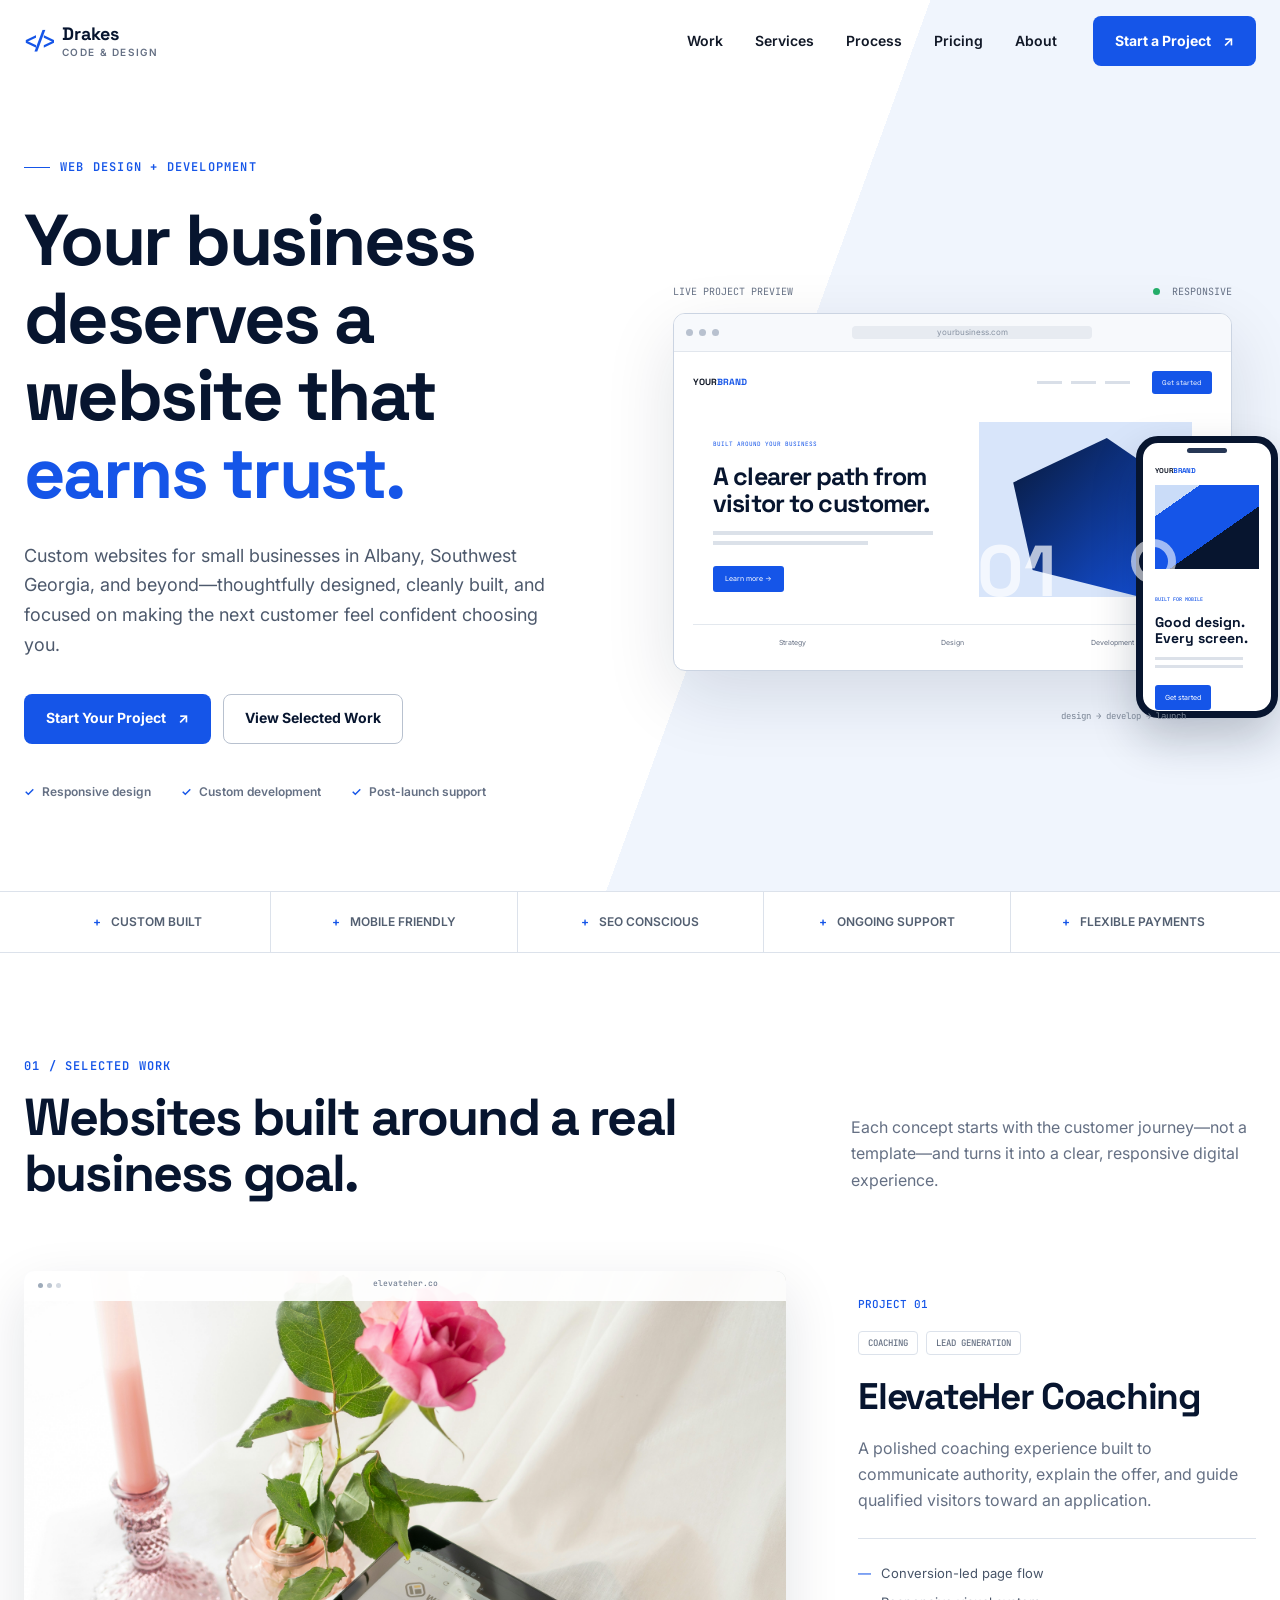
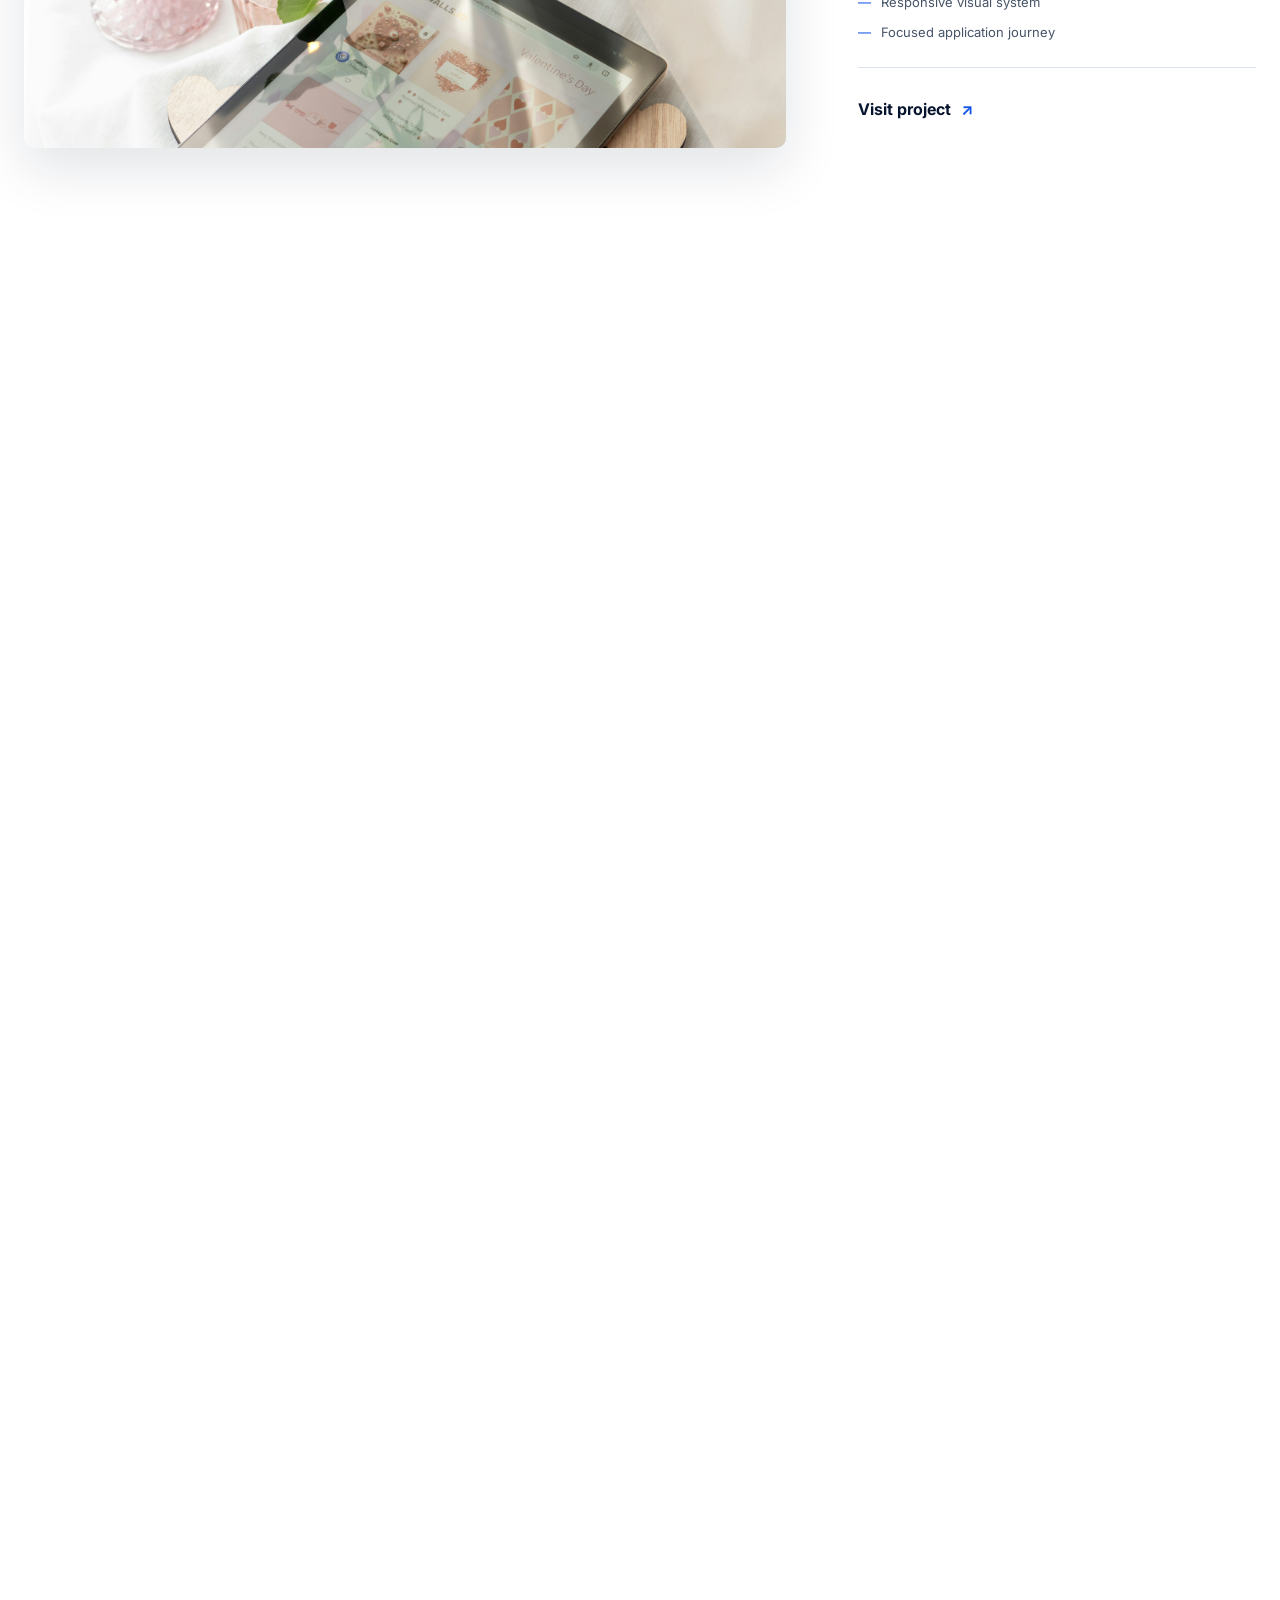
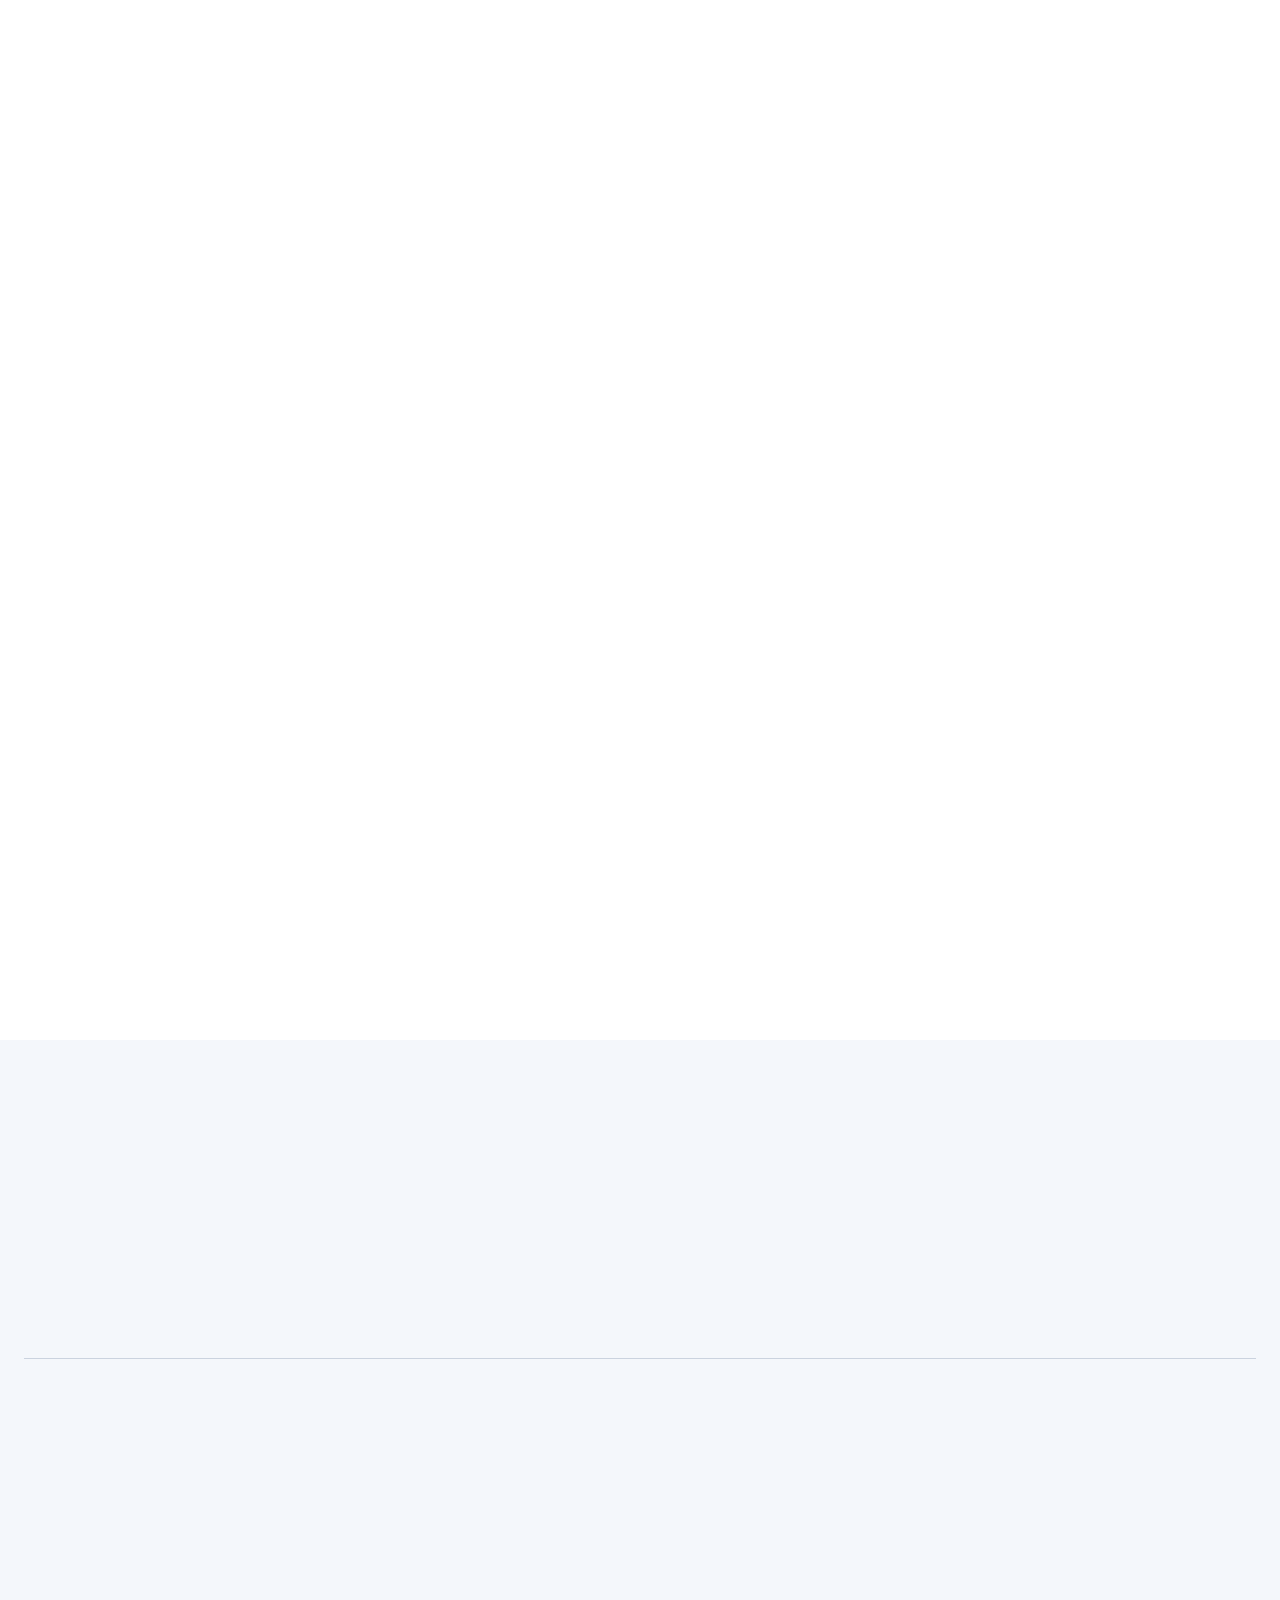
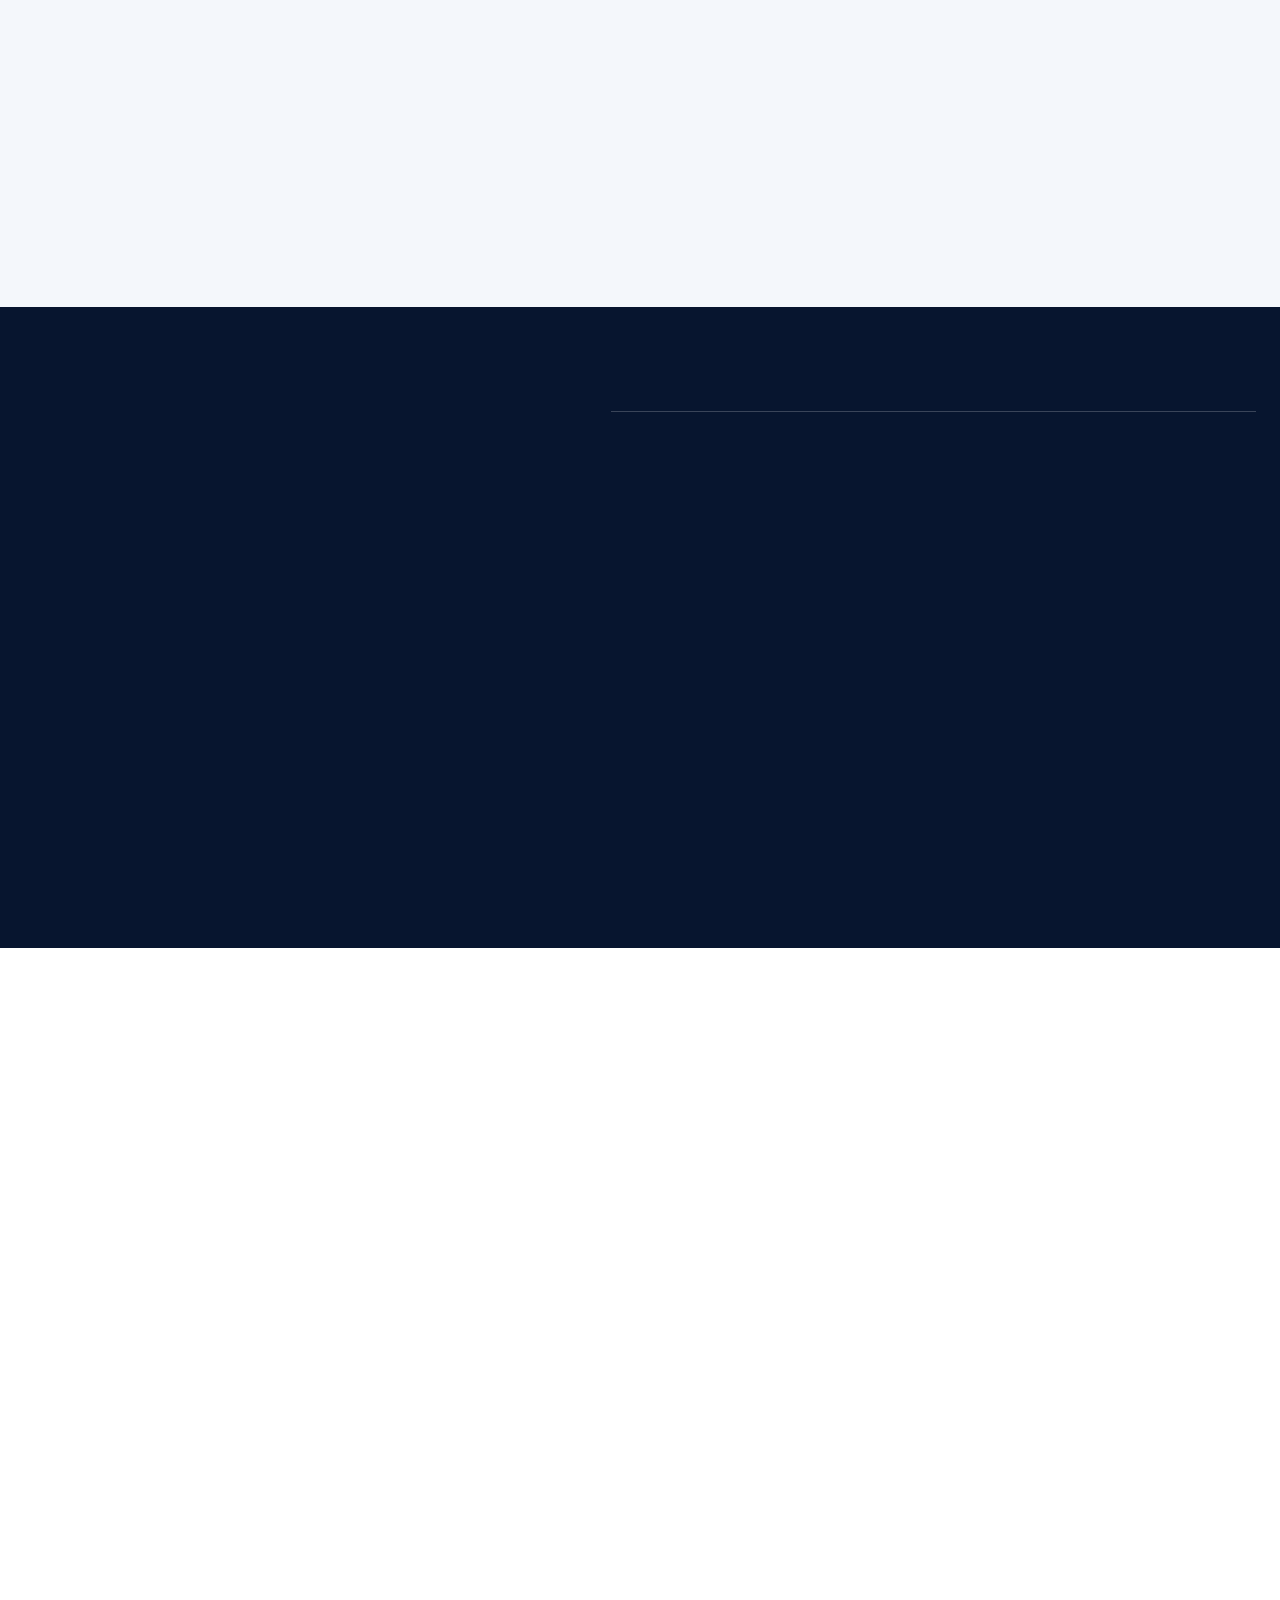
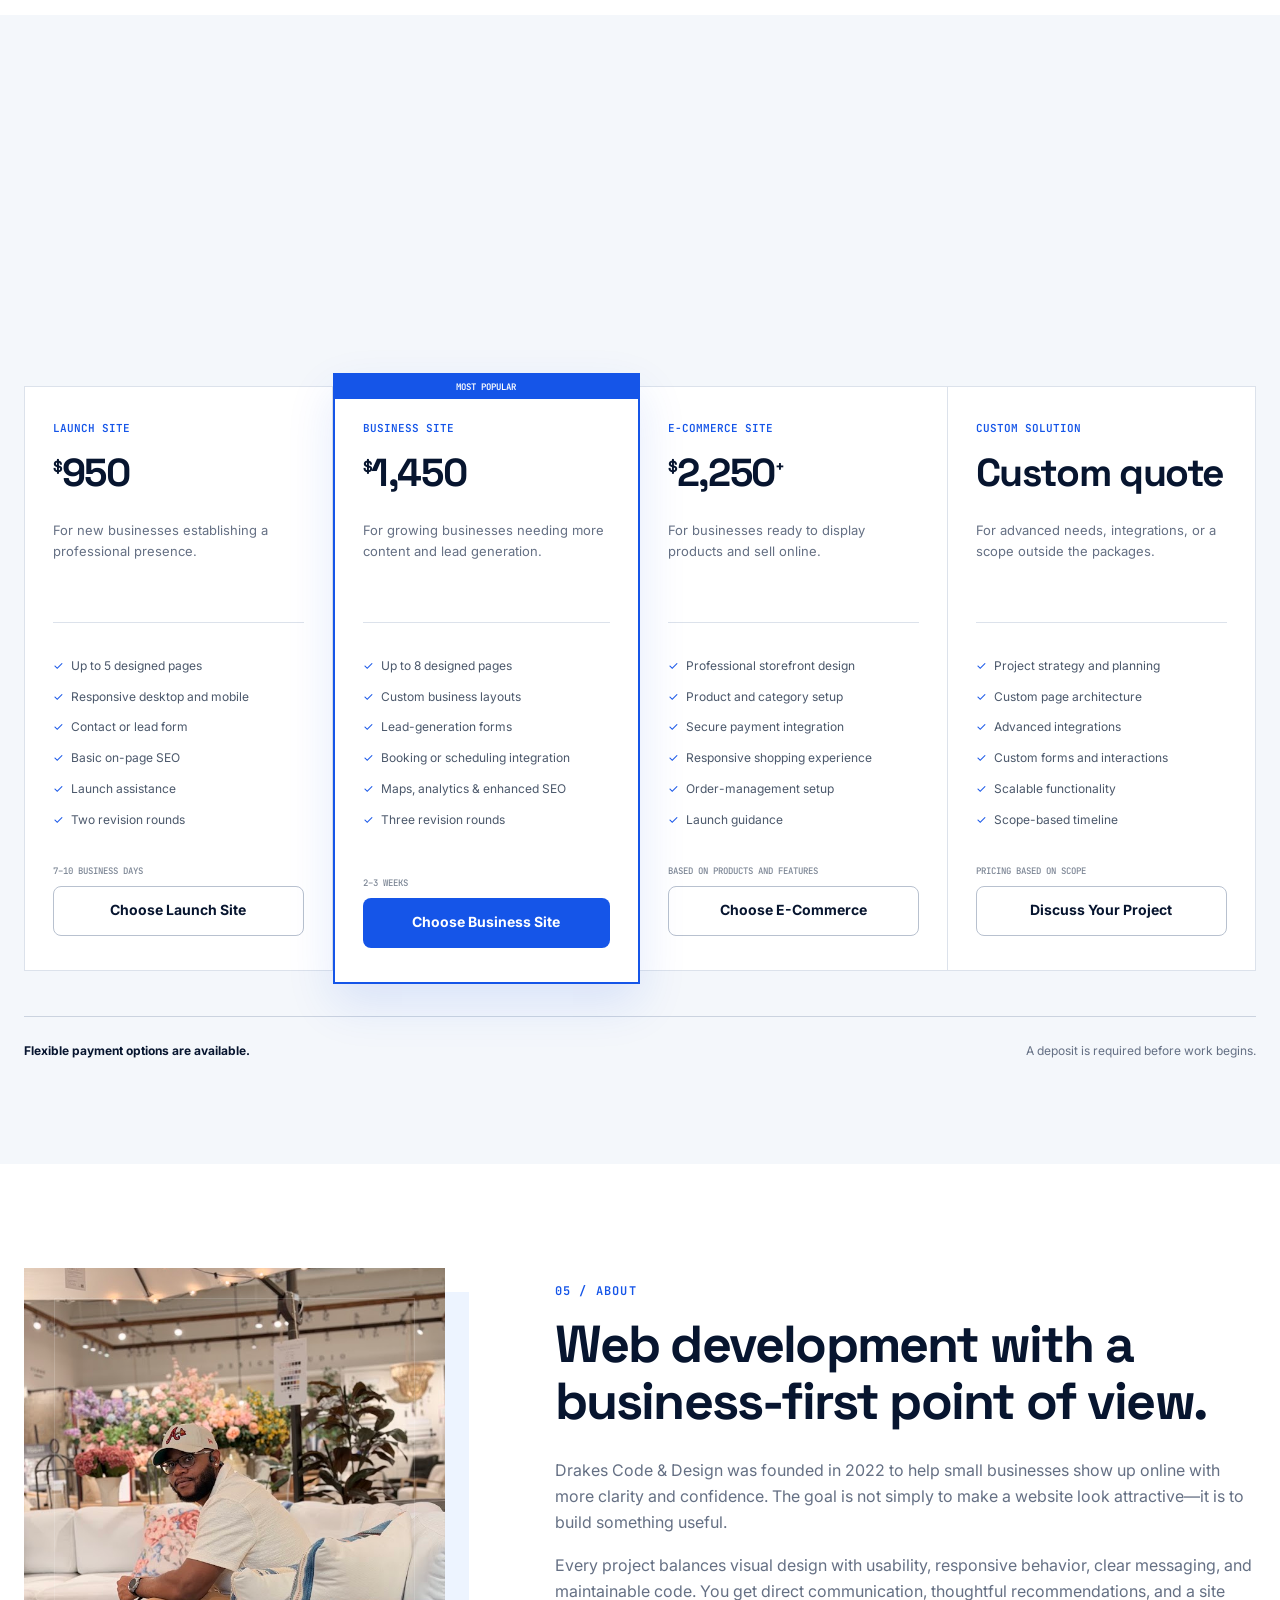
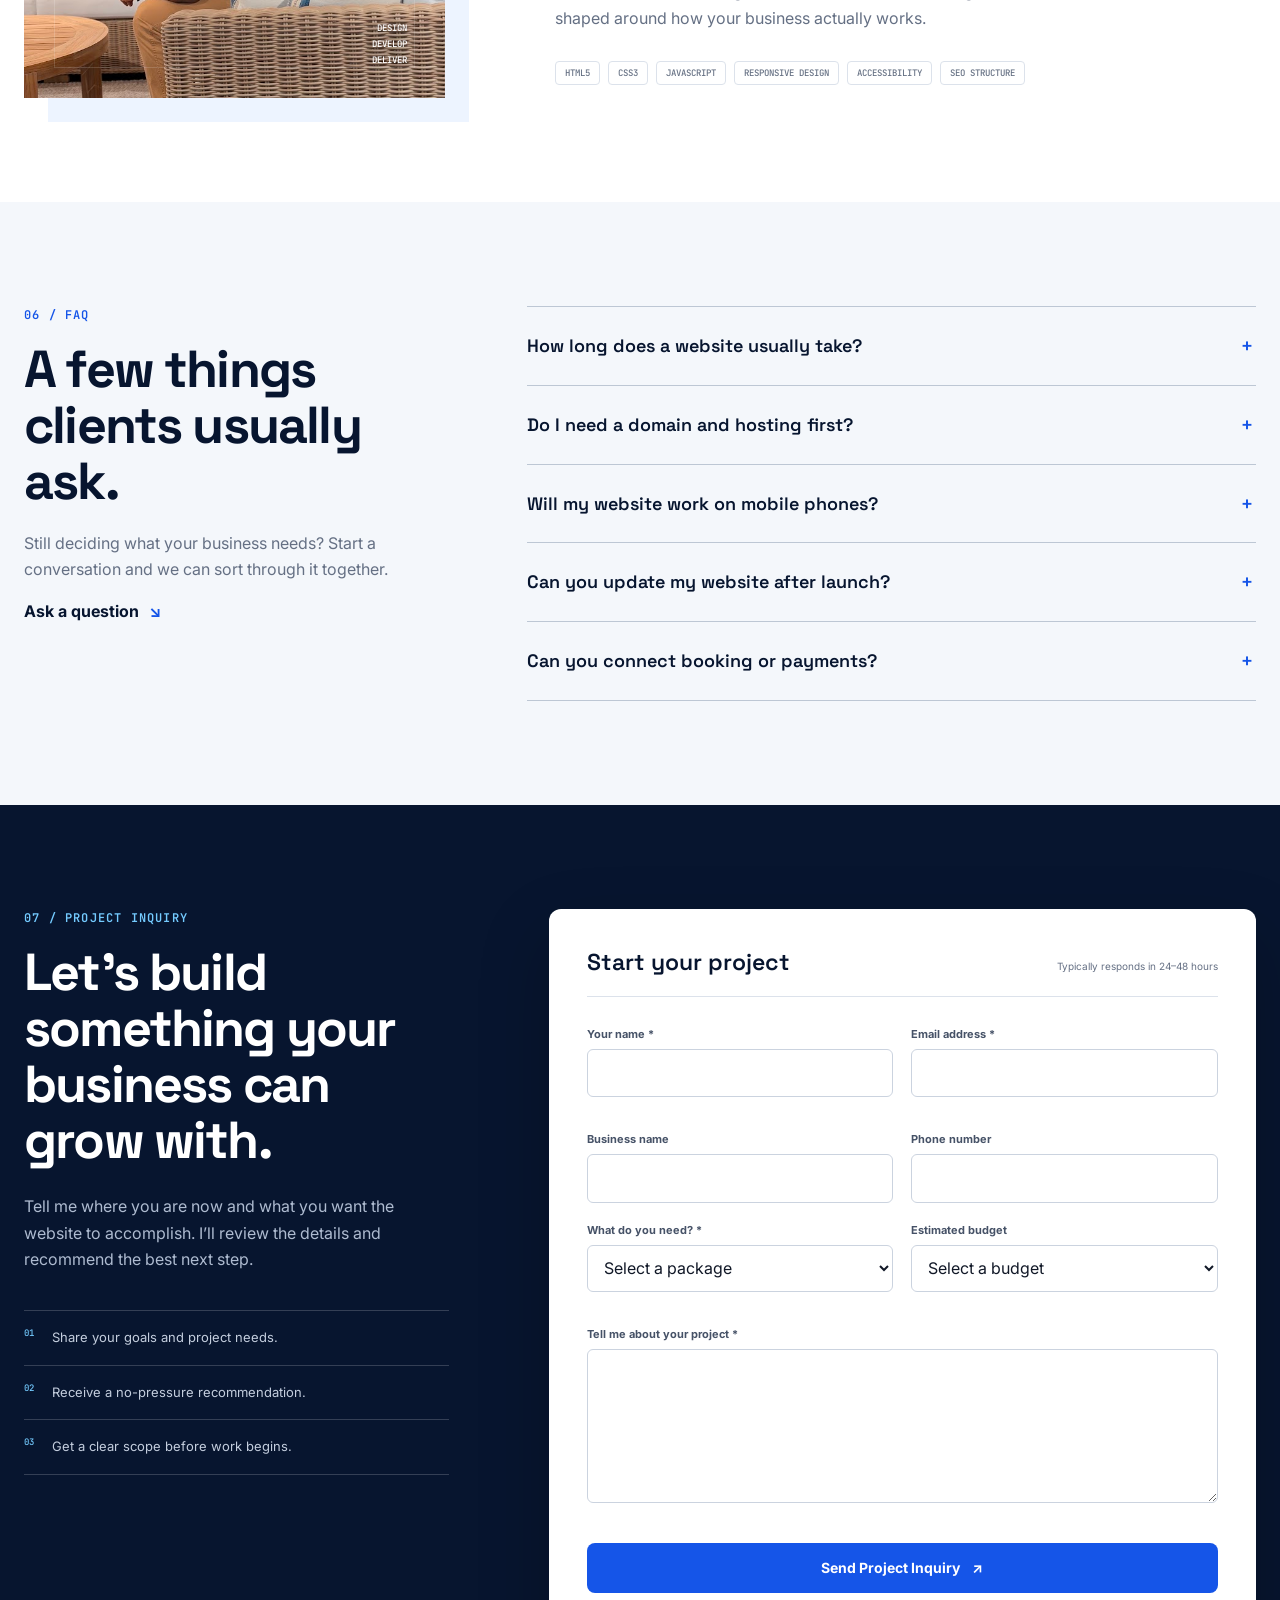
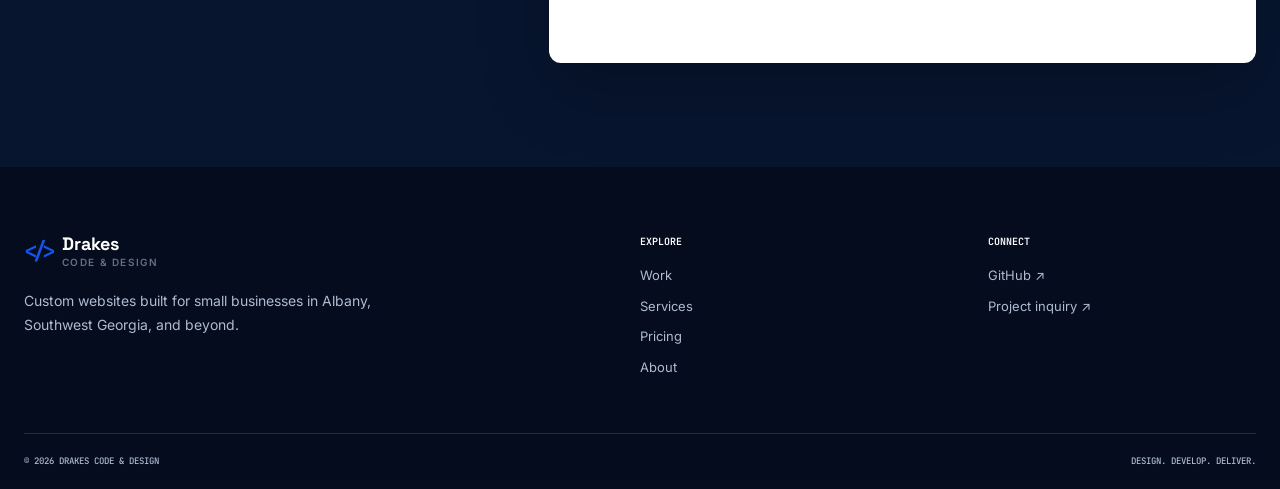
==== index.html @ ce84ef4c "Replace project links with anchor tags" ====
<!doctype html>
<html lang="en">
  <head>
    <meta charset="utf-8" />
    <meta name="viewport" content="width=device-width, initial-scale=1" />
    <title>Web Design in Southwest Georgia | Drakes Code &amp; Design</title>
    <meta
      name="description"
      content="Custom web design and front-end development for small businesses in Albany, Southwest Georgia, and beyond. Responsive websites built to earn trust and support growth."
    />
    <meta name="author" content="Drakes Code & Design" />
    <meta name="robots" content="index, follow, max-image-preview:large" />
    <meta name="theme-color" content="#07152f" />
    <link rel="canonical" href="https://www.drakescode.com/" />
    <meta
      property="og:title"
      content="Web Design in Southwest Georgia | Drakes Code &amp; Design"
    />
    <meta
      property="og:description"
      content="Business-first web design and front-end development for small businesses in Albany, Southwest Georgia, and beyond."
    />
    <meta property="og:type" content="website" />
    <meta property="og:url" content="https://www.drakescode.com/" />
    <meta
      property="og:image"
      content="https://www.drakescode.com/images/logo.png"
    />
    <meta name="twitter:card" content="summary_large_image" />
    <meta
      name="twitter:title"
      content="Web Design in Southwest Georgia | Drakes Code &amp; Design"
    />
    <meta
      name="twitter:description"
      content="Custom, responsive websites for small businesses in Southwest Georgia and beyond."
    />
    <link rel="icon" href="assets/favicon.png" type="image/png" />
    <link rel="preconnect" href="https://fonts.googleapis.com" />
    <link rel="preconnect" href="https://fonts.gstatic.com" crossorigin />
    <link
      href="https://fonts.googleapis.com/css2?family=Inter:wght@400;500;600;700&family=JetBrains+Mono:wght@500;600&family=Space+Grotesk:wght@500;600;700&display=swap"
      rel="stylesheet"
    />
    <link rel="stylesheet" href="styles.css" />
    <link rel="stylesheet" href="responsive.css" />
    <script src="script.js" defer></script>
    <script type="application/ld+json">
      {
        "@context": "https://schema.org",
        "@type": "ProfessionalService",
        "@id": "https://www.drakescode.com/#business",
        "name": "Drakes Code & Design",
        "url": "https://www.drakescode.com/",
        "logo": "https://www.drakescode.com/images/logo.png",
        "image": "https://www.drakescode.com/images/logo.png",
        "description": "Custom web design and front-end development for small businesses in Albany, Southwest Georgia, and beyond.",
        "areaServed": [
          {
            "@type": "City",
            "name": "Albany",
            "containedInPlace": { "@type": "State", "name": "Georgia" }
          },
          { "@type": "AdministrativeArea", "name": "Southwest Georgia" },
          { "@type": "State", "name": "Georgia" },
          { "@type": "Country", "name": "United States" }
        ],
        "serviceType": [
          "Custom Web Design",
          "Front-End Development",
          "Small Business Websites",
          "E-Commerce Websites",
          "Website Redesign",
          "Website Maintenance"
        ],
        "sameAs": ["https://github.com/drakescode-commits"]
      }
    </script>
  </head>
  <body>
    <a class="skip-link" href="#main">Skip to main content</a>
    <header class="site-header" data-header>
      <div class="container nav-wrap">
        <a class="brand" href="#home" aria-label="Drakes Code and Design home"
          ><span class="brand-icon" aria-hidden="true">&lt;/&gt;</span
          ><span
            ><strong>Drakes</strong><small>Code &amp; Design</small></span
          ></a
        >
        <nav class="desktop-nav" aria-label="Primary">
          <a href="#work">Work</a><a href="#services">Services</a
          ><a href="#process">Process</a><a href="#pricing">Pricing</a
          ><a href="#about">About</a>
        </nav>
        <a class="btn btn-primary nav-cta" href="#contact"
          >Start a Project <span aria-hidden="true">↗</span></a
        >
        <button
          class="menu-button"
          type="button"
          aria-expanded="false"
          aria-controls="mobile-nav"
          aria-label="Open menu"
        >
          <span></span><span></span><span></span>
        </button>
      </div>
      <nav class="mobile-nav" id="mobile-nav" aria-label="Mobile" hidden>
        <a href="#work">Work</a><a href="#services">Services</a
        ><a href="#process">Process</a><a href="#pricing">Pricing</a
        ><a href="#about">About</a><a href="#contact">Start a Project</a>
      </nav>
    </header>

    <main id="main">
      <section class="hero" id="home">
        <div class="container hero-grid">
          <div class="hero-copy reveal">
            <p class="eyebrow"><span></span> Web design + development</p>
            <h1>Your business deserves a website that <em>earns trust.</em></h1>
            <p class="hero-lede">
              Custom websites for small businesses in Albany, Southwest Georgia,
              and beyond—thoughtfully designed, cleanly built, and focused on
              making the next customer feel confident choosing you.
            </p>
            <div class="button-row">
              <a class="btn btn-primary" href="#contact"
                >Start Your Project <span aria-hidden="true">↗</span></a
              ><a class="btn btn-secondary" href="#work">View Selected Work</a>
            </div>
            <ul class="hero-points" aria-label="Project benefits">
              <li>Responsive design</li>
              <li>Custom development</li>
              <li>Post-launch support</li>
            </ul>
          </div>
          <div
            class="hero-studio reveal"
            aria-label="Responsive website design preview"
          >
            <div class="studio-caption">
              <span>Live project preview</span
              ><span class="status"><i></i> Responsive</span>
            </div>
            <div class="browser">
              <div class="browser-bar">
                <i></i><i></i><i></i><span>yourbusiness.com</span>
              </div>
              <div class="demo-page">
                <div class="demo-nav">
                  <b>YOUR<span>BRAND</span></b>
                  <div><i></i><i></i><i></i></div>
                  <button tabindex="-1">Get started</button>
                </div>
                <div class="demo-hero">
                  <div>
                    <small>BUILT AROUND YOUR BUSINESS</small>
                    <h2>A clearer path from visitor to customer.</h2>
                    <p></p>
                    <p class="short"></p>
                    <button tabindex="-1">Learn more →</button>
                  </div>
                  <div class="demo-art"><span></span><b>01</b></div>
                </div>
                <div class="demo-row">
                  <span>Strategy</span><span>Design</span
                  ><span>Development</span>
                </div>
              </div>
            </div>
            <div class="phone">
              <div class="phone-top"></div>
              <div class="phone-brand">YOUR<span>BRAND</span></div>
              <div class="phone-art"></div>
              <small>BUILT FOR MOBILE</small
              ><strong>Good design.<br />Every screen.</strong><i></i><i></i
              ><button tabindex="-1">Get started</button>
            </div>
            <p class="code-note" aria-hidden="true">
              design → develop → launch
            </p>
          </div>
        </div>
      </section>

      <section class="trust" aria-label="Website capabilities">
        <div class="container">
          <span>Custom built</span><span>Mobile friendly</span
          ><span>SEO conscious</span><span>Ongoing support</span
          ><span>Flexible payments</span>
        </div>
      </section>

      <section class="section work" id="work">
        <div class="container">
          <header class="section-head reveal">
            <div>
              <p class="section-label">01 / Selected work</p>
              <h2>Websites built around a real business goal.</h2>
            </div>
            <p>
              Each concept starts with the customer journey—not a template—and
              turns it into a clear, responsive digital experience.
            </p>
          </header>
          <div class="project-list">
            <article class="project reveal">
              <a
                class="project-media"
                href="https://drakescode-commits.github.io/elevateher.github.io/"
                target="_blank"
                rel="noopener noreferrer"
                aria-label="View ElevateHer Coaching website"
                ><img
                  src="images/elevateHER.jpg"
                  alt="ElevateHer coaching website concept shown with a professional portrait"
                  loading="lazy"
                /><span class="browser-label">elevateher.co</span></a
              >
              <div class="project-copy">
                <p class="project-number">Project 01</p>
                <div class="tags">
                  <span>Coaching</span><span>Lead generation</span>
                </div>
                <h3>ElevateHer Coaching</h3>
                <p>
                  A polished coaching experience built to communicate authority,
                  explain the offer, and guide qualified visitors toward an
                  application.
                </p>
                <ul>
                  <li>Conversion-led page flow</li>
                  <li>Responsive visual system</li>
                  <li>Focused application journey</li>
                </ul>
                <a
                  class="text-link"
                  href="https://drakescode-commits.github.io/elevateher.github.io/"
                  target="_blank"
                  rel="noopener noreferrer"
                  >Visit project <span>↗</span></a
                >
              </div>
            </article>
            <article class="project reverse reveal">
              <a
                class="project-media detail-media"
                href="https://drakescode-commits.github.io/Mobile-Detailing/"
                target="_blank"
                rel="noopener noreferrer"
                aria-label="View Apex Mobile Detailing website"
                ><img
                  src="images/detail.jpg"
                  alt="Vehicle detail representing the Apex Mobile Detailing website concept"
                  loading="lazy"
                /><span class="browser-label">dripdetailing.com</span></a
              >
              <div class="project-copy">
                <p class="project-number">Project 02</p>
                <div class="tags">
                  <span>Local service</span><span>Booking</span>
                </div>
                <h3>Apex Mobile Detailing</h3>
                <p>
                  A sharp service website structured to establish local trust,
                  make packages easy to understand, and move customers toward
                  booking.
                </p>
                <ul>
                  <li>Service-first navigation</li>
                  <li>Mobile booking path</li>
                  <li>Local business positioning</li>
                </ul>
                <a
                  class="text-link"
                  href="https://drakescode-commits.github.io/Mobile-Detailing/"
                  target="_blank"
                  rel="noopener noreferrer"
                  >Visit project <span>↗</span></a
                >
              </div>
            </article>
            <article class="project reveal">
              <a
                class="project-media fitness-media"
                href="https://drakescode-commits.github.io/FitForU/"
                target="_blank"
                rel="noopener noreferrer"
                aria-label="View Fit For U website"
                ><img
                  src="images/fit-for-u-concept.png"
                  alt="Athlete training in a modern gym for the Fit For U fitness website concept"
                  loading="lazy"
                  width="1536"
                  height="1024"
                /><span class="browser-label">fitforu.com</span></a
              >
              <div class="project-copy">
                <p class="project-number">Project 03</p>
                <div class="tags">
                  <span>Fitness</span><span>Landing page</span>
                </div>
                <h3>Fit For U</h3>
                <p>
                  A bold landing experience that gives training programs a clear
                  hierarchy and helps prospective clients take the first step.
                </p>
                <ul>
                  <li>High-energy art direction</li>
                  <li>Program-led content</li>
                  <li>Inquiry-focused calls to action</li>
                </ul>
                <a
                  class="text-link"
                  href="https://drakescode-commits.github.io/FitForU/"
                  target="_blank"
                  rel="noopener noreferrer"
                  >Visit project <span>↗</span></a
                >
              </div>
            </article>
            <article class="project reverse reveal">
              <div
                class="project-media crown-media"
                role="img"
                aria-label="Well-groomed man and premium scalp-care products in a warm modern bathroom"
              >
                <img
                  src="images/crown-theory-grooming.png"
                  alt="Crown Theory Grooming concept with a well-groomed man and premium scalp-care products"
                  loading="lazy"
                  width="1536"
                  height="1024"
                /><span class="browser-label">crown theory / preview</span>
              </div>
              <div class="project-copy">
                <p class="project-number">Project 04</p>
                <div class="tags">
                  <span>Men's grooming</span><span>Brand concept</span>
                </div>
                <h3>Crown Theory Grooming</h3>
                <p>
                  A modern e-commerce grooming brand created for African
                  American hair care, featuring premium hair and scalp products,
                  clean product packaging, rich earthy tones, textured hair
                  visuals, and a polished, upscale online store aesthetic.
                </p>
                <ul>
                  <li>Premium product positioning</li>
                  <li>Warm, masculine art direction</li>
                  <li>Product-led customer journey</li>
                </ul>
                  <a
                  class="text-link"
                  href="https://drakescode-commits.github.io/Crown-Theory-Care/"
                  target="_blank"
                  rel="noopener noreferrer"
                  >Visit project <span>↗</span></a
                >
              </div>
            </article>
            <article class="project reveal">
              <div
                class="project-media southern-media"
                role="img"
                aria-label="Refined Southern-inspired small-business interior with oak, neutral textiles, and greenery"
              >
                <img
                  src="images/southern-oak.png"
                  alt="Southern Oak concept featuring natural oak, warm neutral decor, and subtle greenery"
                  loading="lazy"
                  width="1536"
                  height="1024"
                /><span class="browser-label">southern oak / preview</span>
              </div>
              <div class="project-copy">
                <p class="project-number">Project 05</p>
                <div class="tags">
                  <span>Southern lifestyle</span><span>Small business</span>
                </div>
                <h3>Southern Oak</h3>
                <p>
                  A warm, refined Southern-inspired brand with a clean and
                  upscale rustic aesthetic, featuring natural wood textures,
                  earthy neutral tones, subtle greenery, and a polished
                  small-business lifestyle feel.
                </p>
                <ul>
                  <li>Warm editorial art direction</li>
                  <li>Elevated natural palette</li>
                  <li>Welcoming brand experience</li>
                </ul>
                 <a
                  class="text-link"
                  href="https://drakescode-commits.github.io/Southern-Oak/"
                  target="_blank"
                  rel="noopener noreferrer"
                  >Visit project <span>↗</span></a
                >
              </div>
            </article>
          </div>
        </div>
      </section>

      <section class="section services" id="services">
        <div class="container">
          <header class="section-head reveal">
            <div>
              <p class="section-label">02 / Services</p>
              <h2>From first idea to polished launch.</h2>
            </div>
            <p>
              The right scope for where your business is now—with room for where
              it is going next.
            </p>
          </header>
          <div class="service-list">
            <article class="reveal">
              <span>01</span>
              <h3>Custom web design</h3>
              <p>
                Strategic layouts and visual systems shaped around your brand,
                audience, and business goals.
              </p>
              <a href="#contact" aria-label="Ask about custom web design">↗</a>
            </article>
            <article class="reveal">
              <span>02</span>
              <h3>Front-end development</h3>
              <p>
                Fast, responsive, accessible builds using straightforward HTML,
                CSS, and JavaScript.
              </p>
              <a href="#contact" aria-label="Ask about front-end development"
                >↗</a
              >
            </article>
            <article class="reveal">
              <span>03</span>
              <h3>E-commerce websites</h3>
              <p>
                Clear storefront experiences designed to present products well
                and support secure online sales.
              </p>
              <a href="#contact" aria-label="Ask about e-commerce websites"
                >↗</a
              >
            </article>
            <article class="reveal">
              <span>04</span>
              <h3>Redesigns &amp; support</h3>
              <p>
                A thoughtful refresh for an outdated site, plus maintenance and
                guidance after launch.
              </p>
              <a href="#contact" aria-label="Ask about redesigns and support"
                >↗</a
              >
            </article>
          </div>
        </div>
      </section>

      <section class="benefits">
        <div class="container benefits-grid">
          <div class="benefit-intro reveal">
            <p class="section-label light">Why Drakes</p>
            <h2>A small studio with a business-first approach.</h2>
            <p>
              You work directly with the person designing and building your
              site. That keeps communication clear and every decision connected
              to your goals.
            </p>
            <a class="btn btn-light" href="#about">Meet the developer</a>
          </div>
          <div class="benefit-list">
            <article class="reveal">
              <span>01</span>
              <div>
                <h3>Custom, not cookie-cutter</h3>
                <p>
                  Your content and customers shape the layout—not a prebuilt
                  theme.
                </p>
              </div>
            </article>
            <article class="reveal">
              <span>02</span>
              <div>
                <h3>Built for every screen</h3>
                <p>
                  Every key interaction is considered across phones, tablets,
                  and desktops.
                </p>
              </div>
            </article>
            <article class="reveal">
              <span>03</span>
              <div>
                <h3>Clear communication</h3>
                <p>
                  A straightforward scope, regular updates, and revision points
                  you can understand.
                </p>
              </div>
            </article>
            <article class="reveal">
              <span>04</span>
              <div>
                <h3>Support after launch</h3>
                <p>
                  Maintenance options keep your site useful as your business
                  changes.
                </p>
              </div>
            </article>
          </div>
        </div>
      </section>

      <section class="section process" id="process">
        <div class="container">
          <header class="section-head reveal">
            <div>
              <p class="section-label">03 / Process</p>
              <h2>A clear path from conversation to launch.</h2>
            </div>
            <p>
              No mystery. Just five focused stages, with decisions and feedback
              built into the process.
            </p>
          </header>
          <ol class="timeline">
            <li class="reveal">
              <span>01</span>
              <div>
                <small>Discovery</small>
                <h3>Understand the business</h3>
                <p>
                  We clarify your audience, offer, goals, content, and what
                  success should look like.
                </p>
              </div>
            </li>
            <li class="reveal">
              <span>02</span>
              <div>
                <small>Design</small>
                <h3>Shape the experience</h3>
                <p>
                  Page hierarchy, visual direction, and key customer journeys
                  come together.
                </p>
              </div>
            </li>
            <li class="reveal">
              <span>03</span>
              <div>
                <small>Development</small>
                <h3>Build it properly</h3>
                <p>
                  The approved direction becomes a responsive,
                  performance-conscious website.
                </p>
              </div>
            </li>
            <li class="reveal">
              <span>04</span>
              <div>
                <small>Review</small>
                <h3>Refine the details</h3>
                <p>
                  We test the site, gather your feedback, and complete the
                  included revision rounds.
                </p>
              </div>
            </li>
            <li class="reveal">
              <span>05</span>
              <div>
                <small>Launch</small>
                <h3>Go live with confidence</h3>
                <p>
                  Final checks, domain and hosting support, and a clean handoff
                  get you online.
                </p>
              </div>
            </li>
          </ol>
        </div>
      </section>

      <section class="section pricing" id="pricing">
        <div class="container">
          <header class="section-head centered reveal">
            <div>
              <p class="section-label">04 / Pricing</p>
              <h2>A practical starting point for every stage.</h2>
            </div>
            <p>
              Every package includes professional design, responsive
              development, and a business-focused structure.
            </p>
          </header>
          <div class="pricing-grid">
            <article class="price-card reveal">
              <div>
                <p>Launch Site</p>
                <h3><sup>$</sup>950</h3>
                <span
                  >For new businesses establishing a professional
                  presence.</span
                >
              </div>
              <ul>
                <li>Up to 5 designed pages</li>
                <li>Responsive desktop and mobile</li>
                <li>Contact or lead form</li>
                <li>Basic on-page SEO</li>
                <li>Launch assistance</li>
                <li>Two revision rounds</li>
              </ul>
              <p class="delivery">7–10 business days</p>
              <button
                class="btn btn-secondary package-button"
                data-service="launch-site"
                data-budget="950"
              >
                Choose Launch Site
              </button>
            </article>
            <article class="price-card featured reveal">
              <p class="popular">Most popular</p>
              <div>
                <p>Business Site</p>
                <h3><sup>$</sup>1,450</h3>
                <span
                  >For growing businesses needing more content and lead
                  generation.</span
                >
              </div>
              <ul>
                <li>Up to 8 designed pages</li>
                <li>Custom business layouts</li>
                <li>Lead-generation forms</li>
                <li>Booking or scheduling integration</li>
                <li>Maps, analytics &amp; enhanced SEO</li>
                <li>Three revision rounds</li>
              </ul>
              <p class="delivery">2–3 weeks</p>
              <button
                class="btn btn-primary package-button"
                data-service="business-site"
                data-budget="1450"
              >
                Choose Business Site
              </button>
            </article>
            <article class="price-card reveal">
              <div>
                <p>E-Commerce Site</p>
                <h3><sup>$</sup>2,250<sup>+</sup></h3>
                <span
                  >For businesses ready to display products and sell
                  online.</span
                >
              </div>
              <ul>
                <li>Professional storefront design</li>
                <li>Product and category setup</li>
                <li>Secure payment integration</li>
                <li>Responsive shopping experience</li>
                <li>Order-management setup</li>
                <li>Launch guidance</li>
              </ul>
              <p class="delivery">Based on products and features</p>
              <button
                class="btn btn-secondary package-button"
                data-service="ecommerce-site"
                data-budget="2250-plus"
              >
                Choose E-Commerce
              </button>
            </article>
            <article class="price-card custom reveal">
              <div>
                <p>Custom Solution</p>
                <h3>Custom quote</h3>
                <span
                  >For advanced needs, integrations, or a scope outside the
                  packages.</span
                >
              </div>
              <ul>
                <li>Project strategy and planning</li>
                <li>Custom page architecture</li>
                <li>Advanced integrations</li>
                <li>Custom forms and interactions</li>
                <li>Scalable functionality</li>
                <li>Scope-based timeline</li>
              </ul>
              <p class="delivery">Pricing based on scope</p>
              <button
                class="btn btn-secondary package-button"
                data-service="custom-solution"
                data-budget="custom-quote"
              >
                Discuss Your Project
              </button>
            </article>
          </div>
          <div class="payment-note">
            <strong>Flexible payment options are available.</strong
            ><span>A deposit is required before work begins.</span>
          </div>
        </div>
      </section>

      <section class="section about" id="about">
        <div class="container about-grid">
          <div class="about-mark reveal">
            <img
              src="images/owner.jpg"
              alt="Owner and developer of Drakes Code & Design"
              loading="lazy"
              width="683"
              height="911"
            />
            <p>Design<br />Develop<br />Deliver</p>
          </div>
          <div class="about-copy reveal">
            <p class="section-label">05 / About</p>
            <h2>Web development with a business-first point of view.</h2>
            <p>
              Drakes Code &amp; Design was founded in 2022 to help small
              businesses show up online with more clarity and confidence. The
              goal is not simply to make a website look attractive—it is to
              build something useful.
            </p>
            <p>
              Every project balances visual design with usability, responsive
              behavior, clear messaging, and maintainable code. You get direct
              communication, thoughtful recommendations, and a site shaped
              around how your business actually works.
            </p>
            <ul class="skills">
              <li>HTML5</li>
              <li>CSS3</li>
              <li>JavaScript</li>
              <li>Responsive design</li>
              <li>Accessibility</li>
              <li>SEO structure</li>
            </ul>
          </div>
        </div>
      </section>

      <section class="section faq" id="faq">
        <div class="container faq-grid">
          <div class="reveal">
            <p class="section-label">06 / FAQ</p>
            <h2>A few things clients usually ask.</h2>
            <p>
              Still deciding what your business needs? Start a conversation and
              we can sort through it together.
            </p>
            <a class="text-link" href="#contact"
              >Ask a question <span>↘</span></a
            >
          </div>
          <div class="faq-list reveal">
            <details>
              <summary>How long does a website usually take?</summary>
              <p>
                Most small business websites take approximately one to three
                weeks. Larger custom projects may need more time depending on
                pages, content, and integrations.
              </p>
            </details>
            <details>
              <summary>Do I need a domain and hosting first?</summary>
              <p>
                No. I can explain what you need and guide you through choosing a
                domain and the right hosting option before launch.
              </p>
            </details>
            <details>
              <summary>Will my website work on mobile phones?</summary>
              <p>
                Yes. Every website is built and tested for desktop computers,
                tablets, and modern mobile devices.
              </p>
            </details>
            <details>
              <summary>Can you update my website after launch?</summary>
              <p>
                Yes. Ongoing maintenance can cover content updates, technical
                support, minor design changes, backups, and general website
                care.
              </p>
            </details>
            <details>
              <summary>Can you connect booking or payments?</summary>
              <p>
                Yes. Third-party booking, ordering, scheduling, and payment
                platforms can often be integrated directly into your website.
              </p>
            </details>
          </div>
        </div>
      </section>

      <section class="contact" id="contact">
        <div class="container contact-grid">
          <div class="contact-copy reveal">
            <p class="section-label light">07 / Project inquiry</p>
            <h2>Let’s build something your business can grow with.</h2>
            <p>
              Tell me where you are now and what you want the website to
              accomplish. I’ll review the details and recommend the best next
              step.
            </p>
            <ol>
              <li><span>01</span>Share your goals and project needs.</li>
              <li><span>02</span>Receive a no-pressure recommendation.</li>
              <li><span>03</span>Get a clear scope before work begins.</li>
            </ol>
          </div>
          <form
            class="contact-form reveal"
            id="contact-form"
            action="https://formspree.io/f/xgogzdab"
            method="POST"
            novalidate
          >
            <div class="form-top">
              <p>Start your project</p>
              <span>Typically responds in 24–48 hours</span>
            </div>
            <div class="form-row">
              <div class="field">
                <label for="name">Your name *</label
                ><input
                  id="name"
                  name="name"
                  autocomplete="name"
                  required
                /><small></small>
              </div>
              <div class="field">
                <label for="email">Email address *</label
                ><input
                  type="email"
                  id="email"
                  name="email"
                  autocomplete="email"
                  required
                /><small></small>
              </div>
            </div>
            <div class="form-row">
              <div class="field">
                <label for="business">Business name</label
                ><input
                  id="business"
                  name="business"
                  autocomplete="organization"
                />
              </div>
              <div class="field">
                <label for="phone">Phone number</label
                ><input type="tel" id="phone" name="phone" autocomplete="tel" />
              </div>
            </div>
            <div class="form-row">
              <div class="field">
                <label for="project-type">What do you need? *</label
                ><select id="project-type" name="project-type" required>
                  <option value="">Select a package</option>
                  <option value="launch-site">Launch Site — $950</option>
                  <option value="business-site">Business Site — $1,450</option>
                  <option value="ecommerce-site">E-Commerce — $2,250+</option>
                  <option value="custom-solution">Custom Solution</option>
                  <option value="website-redesign">Website Redesign</option>
                  <option value="maintenance">Maintenance</option></select
                ><small></small>
              </div>
              <div class="field">
                <label for="budget">Estimated budget</label
                ><select id="budget" name="budget">
                  <option value="">Select a budget</option>
                  <option value="950">$950</option>
                  <option value="1450">$1,450</option>
                  <option value="2250-plus">$2,250+</option>
                  <option value="custom-quote">Custom quote</option>
                  <option value="unsure">Not sure yet</option>
                </select>
              </div>
            </div>
            <div class="field">
              <label for="message">Tell me about your project *</label
              ><textarea
                id="message"
                name="message"
                rows="5"
                required
              ></textarea
              ><small></small>
            </div>
            <div class="honeypot" aria-hidden="true">
              <label for="company-website">Leave empty</label
              ><input
                id="company-website"
                name="company-website"
                tabindex="-1"
                autocomplete="off"
              />
            </div>
            <button class="btn btn-primary submit-button" type="submit">
              Send Project Inquiry <span>↗</span>
            </button>
            <p class="form-status" role="status" aria-live="polite"></p>
          </form>
        </div>
      </section>
    </main>

    <footer class="site-footer">
      <div class="container">
        <div class="footer-top">
          <div>
            <a class="brand footer-brand" href="#home"
              ><span class="brand-icon">&lt;/&gt;</span
              ><span
                ><strong>Drakes</strong><small>Code &amp; Design</small></span
              ></a
            >
            <p>
              Custom websites built for small businesses in Albany, Southwest
              Georgia, and beyond.
            </p>
          </div>
          <nav aria-label="Footer">
            <strong>Explore</strong><a href="#work">Work</a
            ><a href="#services">Services</a><a href="#pricing">Pricing</a
            ><a href="#about">About</a>
          </nav>
          <nav aria-label="Social">
            <strong>Connect</strong
            ><a
              href="https://github.com/drakescode-commits"
              target="_blank"
              rel="noopener noreferrer"
              >GitHub ↗</a
            ><a href="#contact">Project inquiry ↗</a>
          </nav>
        </div>
        <div class="footer-bottom">
          <p>© <span data-year></span> Drakes Code &amp; Design</p>
          <p>Design. Develop. Deliver.</p>
        </div>
      </div>
    </footer>
  </body>
</html>
---- styles.css ----
:root {
  --primary: #1555e8;
  --primary-dark: #0c3fc1;
  --navy: #07152f;
  --navy-2: #0d2145;
  --ink: #111827;
  --muted: #657084;
  --line: #dce2eb;
  --paper: #ffffff;
  --soft: #f4f7fb;
  --blue-soft: #edf4ff;
  --success: #167a4a;
  --error: #b42336;
  --font-display: "Space Grotesk", sans-serif;
  --font-body: "Inter", sans-serif;
  --font-mono: "JetBrains Mono", monospace;
  --space-1: 4px;
  --space-2: 8px;
  --space-3: 12px;
  --space-4: 16px;
  --space-5: 24px;
  --space-6: 32px;
  --space-7: 48px;
  --space-8: 64px;
  --space-9: 80px;
  --space-10: 104px;
  --radius: 12px;
  --shadow: 0 24px 70px rgba(7, 21, 47, 0.12);
}

*,
*::before,
*::after {
  box-sizing: border-box;
}
html {
  scroll-behavior: smooth;
  scroll-padding-top: 90px;
}
body {
  margin: 0;
  color: var(--ink);
  background: var(--paper);
  font-family: var(--font-body);
  font-size: 16px;
  line-height: 1.65;
  -webkit-font-smoothing: antialiased;
}
body.menu-open {
  overflow: hidden;
}
img {
  display: block;
  max-width: 100%;
}
a {
  color: inherit;
  text-decoration: none;
}
button,
input,
select,
textarea {
  font: inherit;
}
button {
  cursor: pointer;
}
h1,
h2,
h3,
p {
  margin-top: 0;
}
h1,
h2,
h3 {
  color: var(--navy);
  font-family: var(--font-display);
  letter-spacing: -0.035em;
  line-height: 1.08;
}
h1 {
  max-width: 760px;
  margin-bottom: 28px;
  font-size: 72px;
}
h2 {
  margin-bottom: 20px;
  font-size: 52px;
}
h3 {
  font-size: 28px;
}
.container {
  width: min(calc(100% - 48px), 1240px);
  margin-inline: auto;
}
.section {
  padding: var(--space-10) 0;
}
.skip-link {
  position: fixed;
  z-index: 1000;
  top: 8px;
  left: 8px;
  padding: 10px 16px;
  color: white;
  background: var(--navy);
  transform: translateY(-150%);
}
.skip-link:focus {
  transform: none;
}
:focus-visible {
  outline: 3px solid #74cbff;
  outline-offset: 3px;
}

.site-header {
  position: fixed;
  z-index: 100;
  top: 0;
  width: 100%;
  border-bottom: 1px solid transparent;
  transition:
    background 0.2s,
    border-color 0.2s,
    box-shadow 0.2s;
}
.site-header.scrolled {
  border-color: rgba(220, 226, 235, 0.9);
  background: rgba(255, 255, 255, 0.95);
  box-shadow: 0 8px 30px rgba(7, 21, 47, 0.05);
  backdrop-filter: blur(12px);
}
.nav-wrap {
  display: flex;
  align-items: center;
  height: 82px;
}
.brand {
  display: inline-flex;
  align-items: center;
  gap: 11px;
  font-family: var(--font-display);
  line-height: 1;
}
.brand-icon {
  color: var(--primary);
  font-family: var(--font-mono);
  font-size: 23px;
  font-weight: 600;
  letter-spacing: -5px;
}
.brand strong,
.brand small {
  display: block;
}
.brand strong {
  color: var(--navy);
  font-size: 18px;
}
.brand small {
  margin-top: 4px;
  color: var(--muted);
  font-family: var(--font-body);
  font-size: 10px;
  font-weight: 600;
  letter-spacing: 0.13em;
  text-transform: uppercase;
}
.desktop-nav {
  display: flex;
  gap: 32px;
  margin-left: auto;
}
.desktop-nav a {
  position: relative;
  font-size: 14px;
  font-weight: 600;
}
.desktop-nav a::after {
  position: absolute;
  right: 0;
  bottom: -7px;
  left: 0;
  height: 2px;
  background: var(--primary);
  content: "";
  transform: scaleX(0);
  transform-origin: right;
  transition: transform 0.2s;
}
.desktop-nav a:hover::after {
  transform: scaleX(1);
  transform-origin: left;
}
.nav-cta {
  margin-left: 36px;
}
.menu-button,
.mobile-nav {
  display: none;
}

.btn {
  display: inline-flex;
  min-height: 50px;
  align-items: center;
  justify-content: center;
  gap: 12px;
  border: 1px solid transparent;
  border-radius: 8px;
  padding: 13px 21px;
  font-size: 14px;
  font-weight: 700;
  line-height: 1.2;
  transition:
    transform 0.18s,
    background 0.18s,
    border-color 0.18s;
}
.btn:hover {
  transform: translateY(-2px);
}
.btn-primary {
  color: white;
  background: var(--primary);
}
.btn-primary:hover {
  background: var(--primary-dark);
}
.btn-secondary {
  border-color: #b8c1cf;
  color: var(--navy);
  background: transparent;
}
.btn-secondary:hover {
  border-color: var(--navy);
}
.btn-light {
  color: var(--navy);
  background: white;
}
.btn:disabled {
  cursor: wait;
  opacity: 0.65;
  transform: none;
}
.text-link {
  display: inline-flex;
  align-items: center;
  gap: 10px;
  color: var(--navy);
  font-weight: 700;
}
.text-link span {
  color: var(--primary);
  transition: transform 0.2s;
}
.text-link:hover span {
  transform: translate(3px, -3px);
}

.hero {
  min-height: 760px;
  padding: 158px 0 90px;
  overflow: hidden;
  background: linear-gradient(110deg, #fff 0 58%, #f0f5fd 58%);
}
.hero-grid {
  display: grid;
  grid-template-columns: 0.95fr 1.05fr;
  gap: 76px;
  align-items: center;
}
.eyebrow,
.section-label {
  color: var(--primary);
  font-family: var(--font-mono);
  font-size: 12px;
  font-weight: 600;
  letter-spacing: 0.1em;
  text-transform: uppercase;
}
.eyebrow {
  display: flex;
  align-items: center;
  gap: 10px;
  margin-bottom: 24px;
}
.eyebrow span {
  width: 26px;
  height: 1px;
  background: var(--primary);
}
.hero h1 em {
  color: var(--primary);
  font-style: normal;
}
.hero-lede {
  max-width: 630px;
  margin-bottom: 34px;
  color: #4d596c;
  font-size: 18px;
}
.button-row {
  display: flex;
  gap: 12px;
}
.hero-points {
  display: flex;
  gap: 30px;
  margin: 38px 0 0;
  padding: 0;
  color: var(--muted);
  font-size: 12px;
  font-weight: 600;
  list-style: none;
}
.hero-points li::before {
  margin-right: 7px;
  color: var(--primary);
  content: "✓";
}
.hero-studio {
  position: relative;
  min-width: 0;
  padding: 38px 24px 42px;
}
.studio-caption {
  display: flex;
  justify-content: space-between;
  margin-bottom: 12px;
  color: var(--muted);
  font-family: var(--font-mono);
  font-size: 10px;
  text-transform: uppercase;
}
.status i {
  display: inline-block;
  width: 7px;
  height: 7px;
  margin-right: 6px;
  border-radius: 50%;
  background: #24ad69;
}
.browser {
  overflow: hidden;
  border: 1px solid #cbd4e2;
  border-radius: 12px;
  background: white;
  box-shadow: var(--shadow);
}
.browser-bar {
  display: flex;
  height: 38px;
  align-items: center;
  gap: 6px;
  padding: 0 12px;
  border-bottom: 1px solid #e1e6ed;
  background: #f7f9fc;
}
.browser-bar i {
  width: 7px;
  height: 7px;
  border-radius: 50%;
  background: #b8c1cf;
}
.browser-bar span {
  width: 45%;
  margin: auto;
  border-radius: 4px;
  color: #8792a2;
  background: #e7ebf1;
  font-size: 8px;
  text-align: center;
}
.demo-page {
  padding: 19px;
}
.demo-nav {
  display: flex;
  align-items: center;
  gap: 22px;
  font-family: var(--font-display);
  font-size: 9px;
}
.demo-nav b span,
.phone-brand span {
  color: var(--primary);
}
.demo-nav > div {
  display: flex;
  gap: 9px;
  margin-left: auto;
}
.demo-nav i {
  width: 25px;
  height: 3px;
  background: #d9dfe8;
}
.demo-nav button,
.demo-hero button,
.phone button {
  border: 0;
  border-radius: 3px;
  color: white;
  background: var(--primary);
  font-size: 7px;
}
.demo-nav button {
  padding: 6px 10px;
}
.demo-hero {
  display: grid;
  grid-template-columns: 1fr 0.85fr;
  gap: 16px;
  align-items: center;
  min-height: 230px;
  padding: 27px 20px;
}
.demo-hero small {
  color: var(--primary);
  font-family: var(--font-mono);
  font-size: 6px;
}
.demo-hero h2 {
  margin: 10px 0 14px;
  font-size: 25px;
}
.demo-hero p {
  width: 88%;
  height: 4px;
  margin: 6px 0;
  background: #dbe1e9;
}
.demo-hero p.short {
  width: 62%;
}
.demo-hero button {
  margin-top: 15px;
  padding: 7px 12px;
}
.demo-art {
  position: relative;
  height: 175px;
  overflow: hidden;
  background: #d8e5fa;
}
.demo-art::before {
  position: absolute;
  inset: 16px 18px 0;
  background: linear-gradient(135deg, var(--navy), var(--primary));
  content: "";
  clip-path: polygon(9% 28%, 62% 0, 100% 29%, 81% 100%, 20% 83%);
}
.demo-art span {
  position: absolute;
  z-index: 1;
  right: 16px;
  bottom: 13px;
  width: 45px;
  height: 45px;
  border: 8px solid rgba(255, 255, 255, 0.6);
  border-radius: 50%;
}
.demo-art b {
  position: absolute;
  z-index: 1;
  bottom: -20px;
  left: -2px;
  color: rgba(255, 255, 255, 0.7);
  font: 700 72px var(--font-display);
}
.demo-row {
  display: grid;
  grid-template-columns: repeat(3, 1fr);
  border-top: 1px solid #e3e8ee;
  padding: 12px 20px 2px;
  color: #697386;
  font-size: 7px;
  text-align: center;
}
.phone {
  position: absolute;
  right: -22px;
  bottom: -5px;
  width: 142px;
  height: 282px;
  overflow: hidden;
  border: 7px solid var(--navy);
  border-radius: 22px;
  padding: 23px 12px 12px;
  background: white;
  box-shadow: 0 22px 45px rgba(7, 21, 47, 0.22);
}
.phone-top {
  position: absolute;
  top: 5px;
  left: 50%;
  width: 40px;
  height: 5px;
  border-radius: 4px;
  background: #263755;
  transform: translateX(-50%);
}
.phone-brand {
  font: 700 7px var(--font-display);
}
.phone-art {
  height: 84px;
  margin: 10px 0 13px;
  background: linear-gradient(
    145deg,
    #cadcf8 20%,
    var(--primary) 20% 60%,
    var(--navy) 60%
  );
}
.phone small {
  color: var(--primary);
  font: 500 5px var(--font-mono);
}
.phone strong {
  display: block;
  margin: 6px 0 10px;
  color: var(--navy);
  font: 700 14px/1.15 var(--font-display);
}
.phone > i {
  display: block;
  width: 85%;
  height: 3px;
  margin: 5px 0;
  background: #dce1e9;
}
.phone button {
  margin-top: 12px;
  padding: 7px 10px;
}
.code-note {
  position: absolute;
  right: 70px;
  bottom: -20px;
  color: #7b8696;
  font-family: var(--font-mono);
  font-size: 9px;
}

.trust {
  border-block: 1px solid var(--line);
  background: white;
}
.trust .container {
  display: grid;
  grid-template-columns: repeat(5, 1fr);
}
.trust span {
  padding: 20px 8px;
  color: #535f71;
  font-size: 12px;
  font-weight: 600;
  text-align: center;
  text-transform: uppercase;
}
.trust span + span {
  border-left: 1px solid var(--line);
}
.trust span::before {
  margin-right: 10px;
  color: var(--primary);
  content: "+";
}

.section-head {
  display: grid;
  grid-template-columns: 1.2fr 0.65fr;
  gap: 80px;
  align-items: end;
  margin-bottom: 70px;
}
.section-head h2 {
  max-width: 720px;
  margin: 12px 0 0;
}
.section-head > p {
  margin: 0 0 8px;
  color: var(--muted);
}
.section-head.centered {
  display: block;
  max-width: 760px;
  margin-inline: auto;
  text-align: center;
}
.section-head.centered > p {
  max-width: 620px;
  margin: 0 auto;
}

.work {
  background: white;
}
.project-list {
  display: grid;
  gap: 110px;
}
.project {
  display: grid;
  grid-template-columns: 1.38fr 0.72fr;
  gap: 72px;
  align-items: center;
}
.project.reverse {
  grid-template-columns: 0.72fr 1.38fr;
}
.project.reverse .project-media {
  order: 2;
}
.project-media {
  position: relative;
  display: block;
  min-width: 0;
  overflow: hidden;
  border-radius: 10px;
  background: var(--blue-soft);
  box-shadow: 0 20px 55px rgba(7, 21, 47, 0.12);
  aspect-ratio: 16/10;
}
.project-media::before {
  position: absolute;
  z-index: 2;
  top: 0;
  width: 100%;
  height: 30px;
  background: rgba(255, 255, 255, 0.92);
  content: "";
}
.project-media::after {
  position: absolute;
  z-index: 3;
  top: 12px;
  left: 14px;
  width: 5px;
  height: 5px;
  border-radius: 50%;
  background: #9eabba;
  box-shadow:
    9px 0 #bdc6d1,
    18px 0 #d4dae2;
  content: "";
}
.project-media img {
  width: 100%;
  height: 100%;
  object-fit: cover;
  transition: transform 0.5s;
}
.project-media:hover img {
  transform: scale(1.025);
}
.project-media.detail-media img {
  filter: saturate(0.75) contrast(1.06);
}
.project-media.fitness-media {
  background: #101827;
}
.project-media.fitness-media img {
  object-position: center;
}
.project-media.crown-media img {
  object-position: center 42%;
}
.project-media.southern-media img {
  object-position: center;
}
.browser-label {
  position: absolute;
  z-index: 3;
  top: 7px;
  left: 50%;
  color: #748094;
  font: 500 8px var(--font-mono);
  transform: translateX(-50%);
}
.project-number {
  margin-bottom: 20px;
  color: var(--primary);
  font: 500 11px var(--font-mono);
  text-transform: uppercase;
}
.tags {
  display: flex;
  gap: 8px;
  margin-bottom: 22px;
}
.tags span,
.skills li {
  border: 1px solid var(--line);
  border-radius: 4px;
  padding: 5px 9px;
  color: #667184;
  font: 500 9px var(--font-mono);
  text-transform: uppercase;
}
.project-copy h3 {
  margin-bottom: 18px;
  font-size: 37px;
}
.project-copy > p:not(.project-number) {
  color: var(--muted);
}
.project-copy ul {
  margin: 24px 0 28px;
  padding: 20px 0;
  border-block: 1px solid var(--line);
  color: #475468;
  list-style: none;
}
.project-copy li {
  padding: 4px 0;
  font-size: 13px;
}
.project-copy li::before {
  margin-right: 10px;
  color: var(--primary);
  content: "—";
}
.project-coming {
  display: inline-flex;
  align-items: center;
  gap: 9px;
  color: var(--muted);
  font: 600 10px var(--font-mono);
  letter-spacing: 0.04em;
  text-transform: uppercase;
}
.project-coming::before {
  width: 8px;
  height: 8px;
  border-radius: 50%;
  background: #aab4c2;
  content: "";
}

.services {
  background: var(--soft);
}
.service-list {
  border-top: 1px solid #cbd3df;
}
.service-list article {
  display: grid;
  grid-template-columns: 70px 1fr 1.2fr 45px;
  gap: 28px;
  align-items: center;
  padding: 32px 8px;
  border-bottom: 1px solid #cbd3df;
  transition: padding, background, 0.2s;
}
.service-list article:hover {
  padding-inline: 18px;
  background: white;
}
.service-list article > span {
  color: var(--primary);
  font: 500 11px var(--font-mono);
}
.service-list h3,
.service-list p {
  margin: 0;
}
.service-list h3 {
  font-size: 26px;
}
.service-list p {
  color: var(--muted);
  font-size: 14px;
}
.service-list a {
  color: var(--primary);
  font-size: 22px;
  text-align: right;
}

.benefits {
  padding: var(--space-10) 0;
  color: white;
  background: var(--navy);
}
.benefits h2,
.benefits h3 {
  color: white;
}
.benefits-grid {
  display: grid;
  grid-template-columns: 0.85fr 1.15fr;
  gap: 110px;
}
.section-label.light {
  color: #74cbff;
}
.benefit-intro {
  align-self: center;
}
.benefit-intro h2 {
  margin-top: 15px;
}
.benefit-intro > p:not(.section-label) {
  margin-bottom: 30px;
  color: #aebbd0;
}
.benefit-list {
  border-top: 1px solid rgba(255, 255, 255, 0.2);
}
.benefit-list article {
  display: grid;
  grid-template-columns: 60px 1fr;
  gap: 20px;
  padding: 26px 0;
  border-bottom: 1px solid rgba(255, 255, 255, 0.2);
}
.benefit-list article > span {
  color: #74cbff;
  font: 500 10px var(--font-mono);
}
.benefit-list h3 {
  margin: 0 0 7px;
  font-size: 23px;
}
.benefit-list p {
  margin: 0;
  color: #aebbd0;
  font-size: 14px;
}

.timeline {
  display: grid;
  grid-template-columns: repeat(5, 1fr);
  margin: 0;
  padding: 0;
  list-style: none;
}
.timeline li {
  position: relative;
  border-top: 1px solid #aeb8c6;
  padding: 40px 26px 0 0;
}
.timeline li::before {
  position: absolute;
  top: -5px;
  left: 0;
  width: 9px;
  height: 9px;
  border: 2px solid white;
  border-radius: 50%;
  background: var(--primary);
  box-shadow: 0 0 0 1px var(--primary);
  content: "";
}
.timeline > li > span {
  color: #9aa4b2;
  font: 500 10px var(--font-mono);
}
.timeline small {
  display: block;
  margin: 28px 0 10px;
  color: var(--primary);
  font: 500 9px var(--font-mono);
  text-transform: uppercase;
}
.timeline h3 {
  min-height: 51px;
  margin-bottom: 12px;
  font-size: 21px;
}
.timeline p {
  margin: 0;
  color: var(--muted);
  font-size: 13px;
}

.pricing {
  background: var(--soft);
}
.pricing-grid {
  display: grid;
  grid-template-columns: repeat(4, 1fr);
  align-items: stretch;
  border: 1px solid var(--line);
  background: white;
}
.price-card {
  position: relative;
  display: flex;
  min-width: 0;
  flex-direction: column;
  padding: 34px 28px;
  border-right: 1px solid var(--line);
}
.price-card:last-child {
  border-right: 0;
}
.price-card.featured {
  z-index: 1;
  margin: -14px 0;
  border: 2px solid var(--primary);
  padding-top: 46px;
  background: white;
  box-shadow: 0 20px 45px rgba(21, 85, 232, 0.12);
}
.popular {
  position: absolute;
  top: 0;
  right: 0;
  left: 0;
  padding: 6px;
  color: white;
  background: var(--primary);
  font: 600 9px var(--font-mono);
  text-align: center;
  text-transform: uppercase;
}
.price-card > div > p {
  margin-bottom: 17px;
  color: var(--primary);
  font: 600 11px var(--font-mono);
  text-transform: uppercase;
}
.price-card h3 {
  min-height: 54px;
  margin-bottom: 14px;
  font-size: 39px;
}
.price-card h3 sup {
  font-size: 16px;
}
.price-card > div > span {
  display: block;
  min-height: 78px;
  color: var(--muted);
  font-size: 13px;
}
.price-card ul {
  flex: 1;
  margin: 24px 0;
  padding: 22px 0 0;
  border-top: 1px solid var(--line);
  list-style: none;
}
.price-card li {
  position: relative;
  margin: 11px 0;
  padding-left: 18px;
  color: #4b586b;
  font-size: 12px;
}
.price-card li::before {
  position: absolute;
  left: 0;
  color: var(--primary);
  content: "✓";
}
.delivery {
  color: #7b8594;
  font: 500 9px var(--font-mono);
  text-transform: uppercase;
}
.price-card .btn {
  width: 100%;
}
.payment-note {
  display: flex;
  justify-content: space-between;
  gap: 40px;
  margin-top: 45px;
  padding-top: 24px;
  border-top: 1px solid #cbd3df;
  font-size: 12px;
}
.payment-note strong {
  color: var(--navy);
}
.payment-note span {
  max-width: 650px;
  color: var(--muted);
  text-align: right;
}

.about-grid {
  display: grid;
  grid-template-columns: 0.75fr 1.25fr;
  gap: 110px;
  align-items: center;
}
.about-mark {
  position: relative;
  display: flex;
  height: 430px;
  align-items: center;
  justify-content: center;
  overflow: hidden;
  color: white;
  background: var(--navy);
  box-shadow: 24px 24px 0 var(--blue-soft);
}
.about-mark::before {
  position: absolute;
  z-index: 1;
  inset: 30px;
  border: 1px solid rgba(255, 255, 255, 0.15);
  content: "";
  pointer-events: none;
}
.about-mark > img {
  width: 100%;
  height: 100%;
  object-fit: cover;
  object-position: center 28%;
}
.about-mark p {
  position: absolute;
  z-index: 2;
  right: 38px;
  bottom: 30px;
  margin: 0;
  color: white;
  font: 500 9px/1.8 var(--font-mono);
  text-align: right;
  text-transform: uppercase;
  text-shadow: 0 1px 8px rgba(0, 0, 0, 0.75);
}
.about-copy h2 {
  margin: 15px 0 28px;
}
.about-copy > p:not(.section-label) {
  color: var(--muted);
}
.skills {
  display: flex;
  flex-wrap: wrap;
  gap: 8px;
  margin: 30px 0 0;
  padding: 0;
  list-style: none;
}

.faq {
  background: var(--soft);
}
.faq-grid {
  display: grid;
  grid-template-columns: 0.7fr 1.3fr;
  gap: 110px;
}
.faq-grid h2 {
  margin-top: 15px;
}
.faq-grid > div:first-child > p:not(.section-label) {
  color: var(--muted);
}
.faq-list {
  border-top: 1px solid #bdc7d4;
}
.faq-list details {
  border-bottom: 1px solid #bdc7d4;
}
.faq-list summary {
  position: relative;
  padding: 24px 46px 24px 0;
  color: var(--navy);
  font-family: var(--font-display);
  font-size: 18px;
  font-weight: 600;
  list-style: none;
  cursor: pointer;
}
.faq-list summary::-webkit-details-marker {
  display: none;
}
.faq-list summary::after {
  position: absolute;
  top: 23px;
  right: 3px;
  color: var(--primary);
  font-family: var(--font-body);
  content: "+";
}
.faq-list details[open] summary::after {
  content: "−";
}
.faq-list details p {
  max-width: 680px;
  padding: 0 45px 24px 0;
  color: var(--muted);
  font-size: 14px;
}

.contact {
  padding: var(--space-10) 0;
  color: white;
  background: var(--navy);
}
.contact h2 {
  color: white;
}
.contact-grid {
  display: grid;
  grid-template-columns: 0.75fr 1.25fr;
  gap: 100px;
  align-items: start;
}
.contact-copy h2 {
  margin: 15px 0 25px;
}
.contact-copy > p:not(.section-label) {
  color: #aebbd0;
}
.contact-copy ol {
  margin: 38px 0 0;
  padding: 0;
  border-top: 1px solid rgba(255, 255, 255, 0.18);
  list-style: none;
}
.contact-copy li {
  display: flex;
  gap: 18px;
  padding: 16px 0;
  border-bottom: 1px solid rgba(255, 255, 255, 0.18);
  color: #c4cede;
  font-size: 13px;
}
.contact-copy li span {
  color: #74cbff;
  font: 500 9px var(--font-mono);
}
.contact-form {
  border-radius: 12px;
  padding: 38px;
  color: var(--ink);
  background: white;
  box-shadow: 0 28px 70px rgba(0, 0, 0, 0.22);
}
.form-top {
  display: flex;
  align-items: baseline;
  justify-content: space-between;
  margin-bottom: 28px;
  padding-bottom: 19px;
  border-bottom: 1px solid var(--line);
}
.form-top p {
  margin: 0;
  color: var(--navy);
  font: 600 23px var(--font-display);
}
.form-top span {
  color: var(--muted);
  font-size: 10px;
}
.form-row {
  display: grid;
  grid-template-columns: 1fr 1fr;
  gap: 18px;
}
.field {
  margin-bottom: 18px;
}
.field label {
  display: block;
  margin-bottom: 6px;
  color: #465267;
  font-size: 11px;
  font-weight: 700;
}
.field input,
.field select,
.field textarea {
  width: 100%;
  min-height: 47px;
  border: 1px solid #cbd3df;
  border-radius: 6px;
  padding: 10px 12px;
  color: var(--ink);
  background: white;
  transition:
    border-color 0.15s,
    box-shadow 0.15s;
}
.field textarea {
  resize: vertical;
}
.field input:focus,
.field select:focus,
.field textarea:focus {
  border-color: var(--primary);
  outline: 0;
  box-shadow: 0 0 0 3px rgba(21, 85, 232, 0.12);
}
.field .invalid {
  border-color: var(--error);
}
.field small {
  display: block;
  min-height: 15px;
  padding-top: 3px;
  color: var(--error);
  font-size: 10px;
}
.honeypot {
  position: absolute;
  left: -9999px;
}
.submit-button {
  width: 100%;
}
.form-status {
  min-height: 20px;
  margin: 12px 0 0;
  font-size: 12px;
  text-align: center;
}
.form-status.success {
  color: var(--success);
}
.form-status.error {
  color: var(--error);
}

.site-footer {
  padding: 68px 0 22px;
  color: #aebbd0;
  background: #040c1d;
}
.footer-top {
  display: grid;
  grid-template-columns: 2fr 1fr 1fr;
  gap: 80px;
  padding-bottom: 55px;
}
.footer-brand strong {
  color: white;
}
.footer-top > div p {
  max-width: 380px;
  margin: 22px 0 0;
  font-size: 14px;
}
.footer-top nav {
  display: flex;
  flex-direction: column;
  gap: 9px;
  font-size: 13px;
}
.footer-top nav strong {
  margin-bottom: 8px;
  color: white;
  font: 600 10px var(--font-mono);
  text-transform: uppercase;
}
.footer-top nav a:hover {
  color: white;
}
.footer-bottom {
  display: flex;
  justify-content: space-between;
  padding-top: 21px;
  border-top: 1px solid rgba(255, 255, 255, 0.13);
  font: 500 9px var(--font-mono);
  text-transform: uppercase;
}
.footer-bottom p {
  margin: 0;
}

.reveal {
  opacity: 0;
  transform: translateY(16px);
  transition:
    opacity 0.55s ease,
    transform 0.55s ease;
}
.reveal.visible {
  opacity: 1;
  transform: none;
}
@media (prefers-reduced-motion: reduce) {
  html {
    scroll-behavior: auto;
  }
  *,
  *::before,
  *::after {
    scroll-behavior: auto !important;
    transition-duration: 0.01ms !important;
    animation-duration: 0.01ms !important;
  }
  .reveal {
    opacity: 1;
    transform: none;
  }
}
---- responsive.css ----
@media (max-width: 1100px) {
  h1 {
    font-size: 58px;
  }
  h2 {
    font-size: 44px;
  }
  .hero-grid {
    gap: 35px;
  }
  .phone {
    right: -5px;
    width: 130px;
    height: 260px;
  }
  .project,
  .project.reverse {
    grid-template-columns: 1.25fr 0.75fr;
    gap: 45px;
  }
  .project.reverse {
    grid-template-columns: 0.75fr 1.25fr;
  }
  .pricing-grid {
    grid-template-columns: repeat(2, 1fr);
    border: 0;
    gap: 16px;
    background: transparent;
  }
  .price-card,
  .price-card:last-child {
    border: 1px solid var(--line);
    background: white;
  }
  .price-card.featured {
    margin: 0;
  }
  .about-grid,
  .faq-grid,
  .contact-grid {
    gap: 65px;
  }
}

@media (max-width: 800px) {
  .container {
    width: min(calc(100% - 36px), 680px);
  }
  .section {
    padding: 82px 0;
  }
  h1 {
    font-size: 50px;
  }
  h2 {
    font-size: 40px;
  }
  .desktop-nav,
  .nav-cta {
    display: none;
  }
  .menu-button {
    display: grid;
    width: 46px;
    height: 44px;
    place-content: center;
    gap: 5px;
    margin-left: auto;
    border: 1px solid var(--line);
    border-radius: 7px;
    background: white;
  }
  .menu-button span {
    display: block;
    width: 20px;
    height: 2px;
    background: var(--navy);
    transition:
      transform 0.2s,
      opacity 0.2s;
  }
  .menu-button[aria-expanded="true"] span:nth-child(1) {
    transform: translateY(7px) rotate(45deg);
  }
  .menu-button[aria-expanded="true"] span:nth-child(2) {
    opacity: 0;
  }
  .menu-button[aria-expanded="true"] span:nth-child(3) {
    transform: translateY(-7px) rotate(-45deg);
  }
  .mobile-nav {
    position: absolute;
    z-index: 99;
    top: 100%;
    right: 0;
    left: 0;
    display: flex;
    min-height: calc(100dvh - 82px);
    flex-direction: column;
    gap: 0;
    padding: 25px 18px;
    background-color: #fff;
    box-shadow: 0 18px 30px rgba(7, 21, 47, 0.12);
    opacity: 1;
  }
  body.menu-open .site-header {
    border-color: var(--line);
    background-color: #fff;
    backdrop-filter: none;
  }
  body.menu-open .mobile-nav {
    background: #fff;
    opacity: 1;
  }
  .mobile-nav[hidden] {
    display: none;
  }
  .mobile-nav a {
    padding: 17px 5px;
    border-bottom: 1px solid var(--line);
    color: var(--navy);
    font: 600 25px var(--font-display);
  }
  .hero {
    padding: 135px 0 75px;
    background: linear-gradient(#fff 0 52%, #f0f5fd 52%);
  }
  .hero-grid {
    grid-template-columns: 1fr;
    gap: 65px;
  }
  .hero-copy {
    max-width: 650px;
  }
  .hero-studio {
    max-width: 600px;
    margin: auto;
  }
  .trust .container {
    grid-template-columns: repeat(3, 1fr);
  }
  .trust span:nth-child(4),
  .trust span:nth-child(5) {
    border-top: 1px solid var(--line);
  }
  .section-head {
    grid-template-columns: 1fr;
    gap: 15px;
    margin-bottom: 52px;
  }
  .section-head > p {
    max-width: 600px;
  }
  .project-list {
    gap: 82px;
  }
  .project,
  .project.reverse {
    grid-template-columns: 1fr;
    gap: 35px;
  }
  .project.reverse .project-media {
    order: 0;
  }
  .project-media {
    aspect-ratio: 16/10;
  }
  .project-copy {
    max-width: 590px;
  }
  .service-list article {
    grid-template-columns: 45px 1fr 35px;
    gap: 18px;
  }
  .service-list article p {
    grid-column: 2 / 3;
  }
  .service-list article a {
    grid-column: 3;
    grid-row: 1;
  }
  .benefits-grid,
  .about-grid,
  .faq-grid,
  .contact-grid {
    grid-template-columns: 1fr;
    gap: 65px;
  }
  .benefit-intro {
    max-width: 600px;
  }
  .timeline {
    grid-template-columns: 1fr;
  }
  .timeline li {
    display: grid;
    grid-template-columns: 65px 1fr;
    border-top: 0;
    border-left: 1px solid #aeb8c6;
    padding: 0 0 42px 32px;
  }
  .timeline li::before {
    top: 0;
    left: -5px;
  }
  .timeline small {
    margin-top: 0;
  }
  .timeline h3 {
    min-height: 0;
  }
  .about-mark {
    max-width: 500px;
  }
  .faq-grid > div:first-child {
    max-width: 590px;
  }
  .contact-copy {
    max-width: 590px;
  }
  .footer-top {
    grid-template-columns: 2fr 1fr 1fr;
    gap: 35px;
  }
}

@media (max-width: 560px) {
  .container {
    width: min(calc(100% - 30px), 500px);
  }
  .section {
    padding: 68px 0;
  }
  h1 {
    font-size: 42px;
  }
  h2 {
    font-size: 35px;
  }
  .nav-wrap {
    height: 72px;
  }
  .mobile-nav {
    min-height: calc(100dvh - 72px);
  }
  .hero {
    padding: 116px 0 65px;
  }
  .hero-lede {
    font-size: 16px;
  }
  .button-row {
    flex-direction: column;
    align-items: stretch;
  }
  .hero-points {
    flex-wrap: wrap;
    gap: 8px 20px;
  }
  .hero-studio {
    width: 100%;
    padding: 20px 0 50px;
  }
  .demo-page {
    padding: 10px;
  }
  .demo-nav {
    gap: 8px;
  }
  .demo-nav i {
    width: 15px;
  }
  .demo-hero {
    min-height: 185px;
    padding: 15px 10px;
  }
  .demo-hero h2 {
    font-size: 19px;
  }
  .demo-art {
    height: 140px;
  }
  .phone {
    right: -2px;
    bottom: 0;
    width: 110px;
    height: 225px;
    border-width: 5px;
    border-radius: 17px;
    padding-inline: 9px;
  }
  .phone-art {
    height: 65px;
  }
  .phone strong {
    font-size: 12px;
  }
  .code-note {
    right: 116px;
    bottom: 8px;
  }
  .trust .container {
    grid-template-columns: 1fr 1fr;
    width: 100%;
  }
  .trust span,
  .trust span + span {
    border: 0;
    border-bottom: 1px solid var(--line);
  }
  .trust span:nth-child(even) {
    border-left: 1px solid var(--line);
  }
  .trust span:last-child {
    grid-column: 1 / -1;
  }
  .project-list {
    gap: 68px;
  }
  .project-copy h3 {
    font-size: 31px;
  }
  .service-list article {
    grid-template-columns: 36px 1fr 26px;
    padding-block: 25px;
  }
  .service-list h3 {
    font-size: 22px;
  }
  .benefits {
    padding: 75px 0;
  }
  .benefit-list article {
    grid-template-columns: 40px 1fr;
  }
  .pricing-grid {
    grid-template-columns: 1fr;
  }
  .price-card > div > span {
    min-height: 0;
  }
  .payment-note {
    flex-direction: column;
    gap: 8px;
  }
  .payment-note span {
    text-align: left;
  }
  .about-mark {
    height: 340px;
  }
  .form-row {
    grid-template-columns: 1fr;
    gap: 0;
  }
  .contact-form {
    padding: 27px 20px;
  }
  .form-top {
    display: block;
  }
  .form-top span {
    display: block;
    margin-top: 5px;
  }
  .footer-top {
    grid-template-columns: 1fr 1fr;
  }
  .footer-top > div {
    grid-column: 1 / -1;
  }
}

@media (max-width: 390px) {
  h1 {
    font-size: 38px;
  }
  h2 {
    font-size: 32px;
  }
  .hero-points {
    display: grid;
  }
  .studio-caption {
    font-size: 8px;
  }
  .phone {
    width: 100px;
    height: 210px;
  }
  .demo-hero h2 {
    font-size: 17px;
  }
  .code-note {
    display: none;
  }
  .project-media {
    aspect-ratio: 4/3;
  }
  .tags {
    flex-wrap: wrap;
  }
  .service-list article {
    grid-template-columns: 28px 1fr;
  }
  .service-list article a {
    display: none;
  }
  .service-list article p {
    grid-column: 2;
  }
  .about-mark {
    height: 300px;
  }
  .footer-bottom {
    display: block;
  }
  .footer-bottom p + p {
    margin-top: 7px;
  }
}
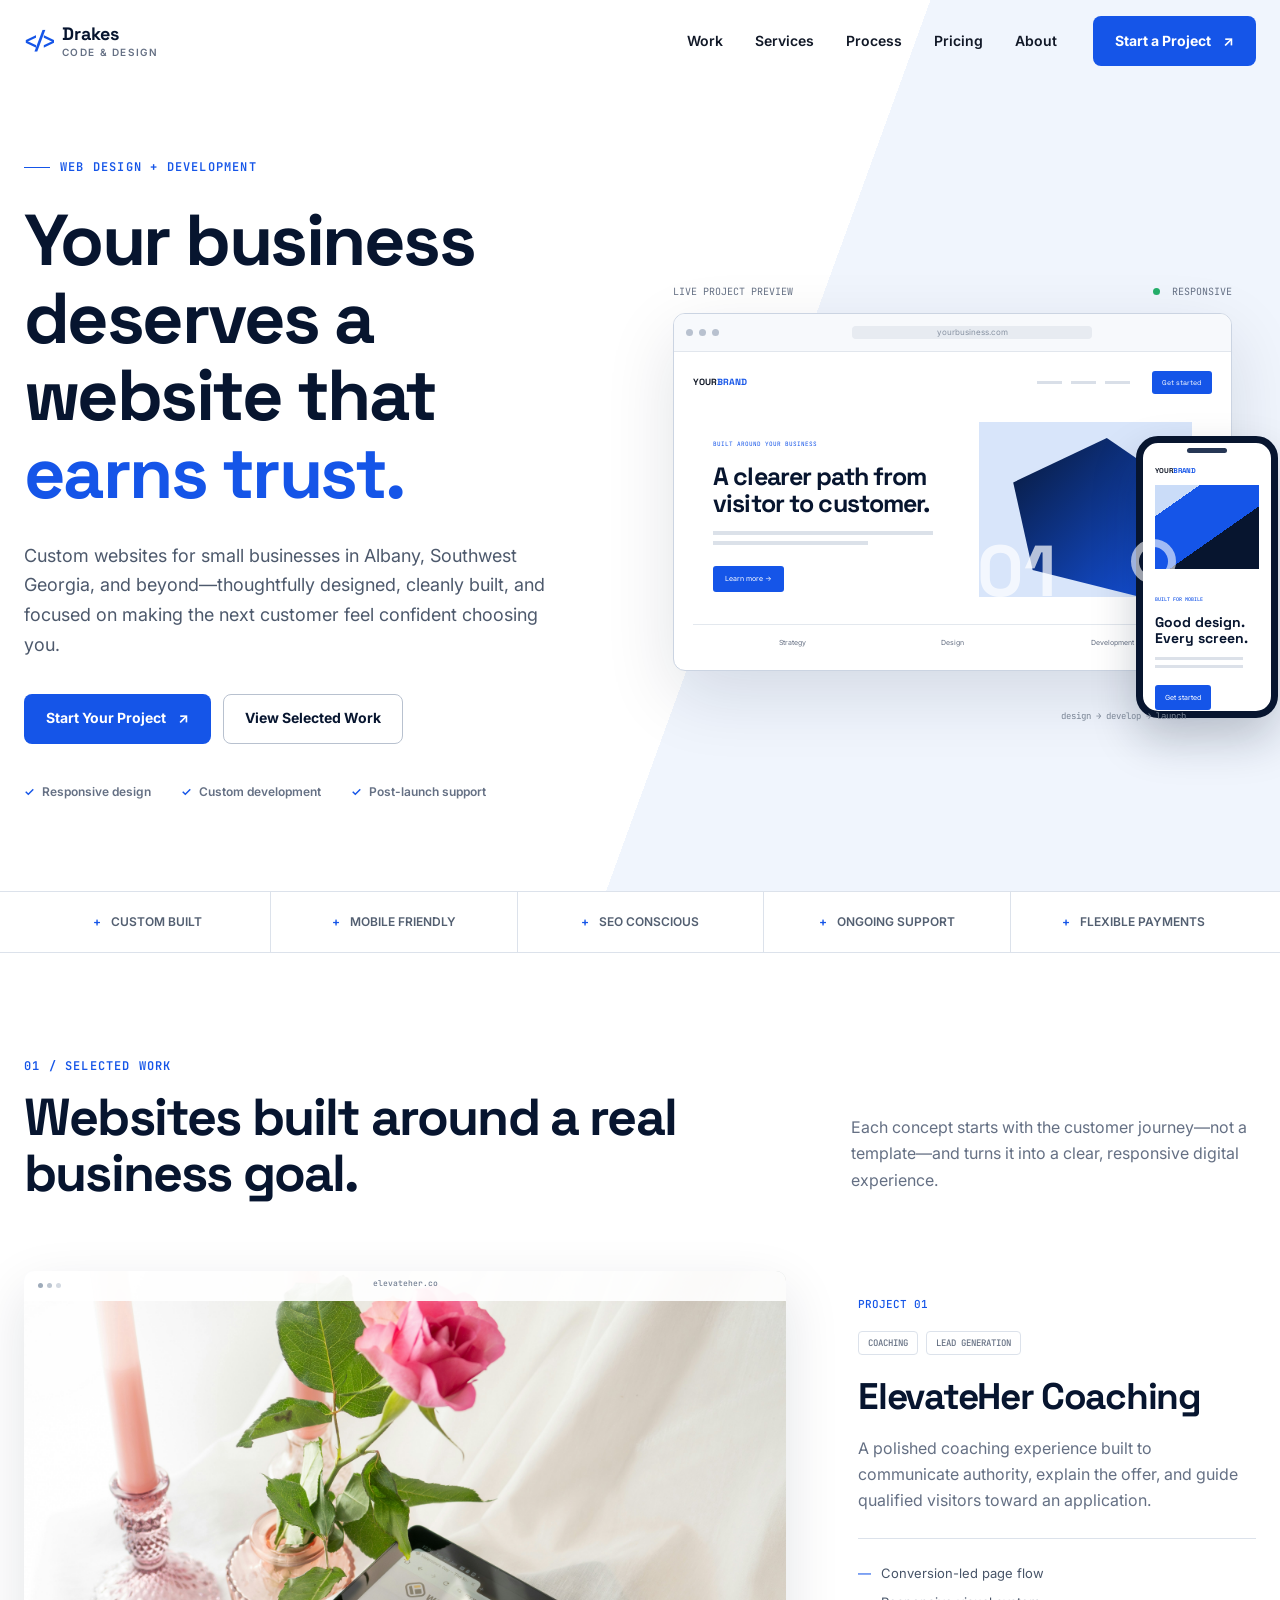
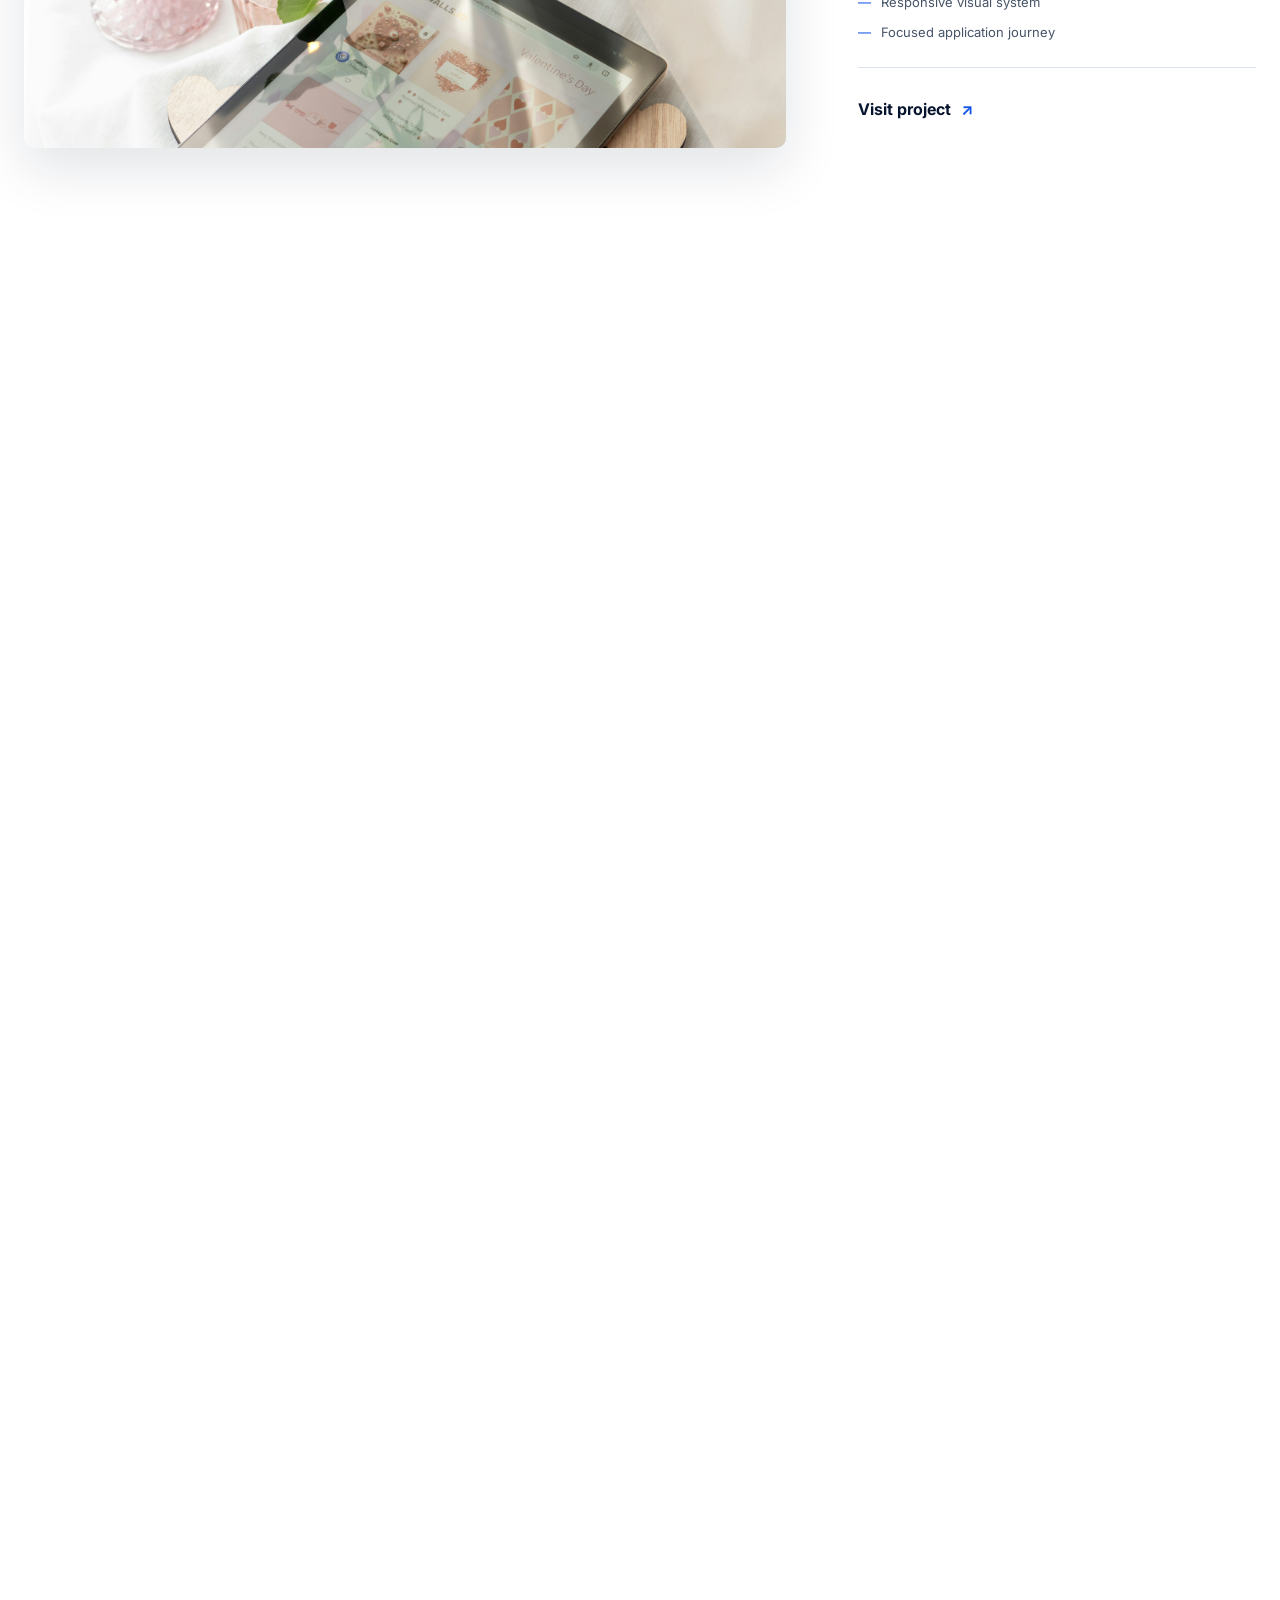
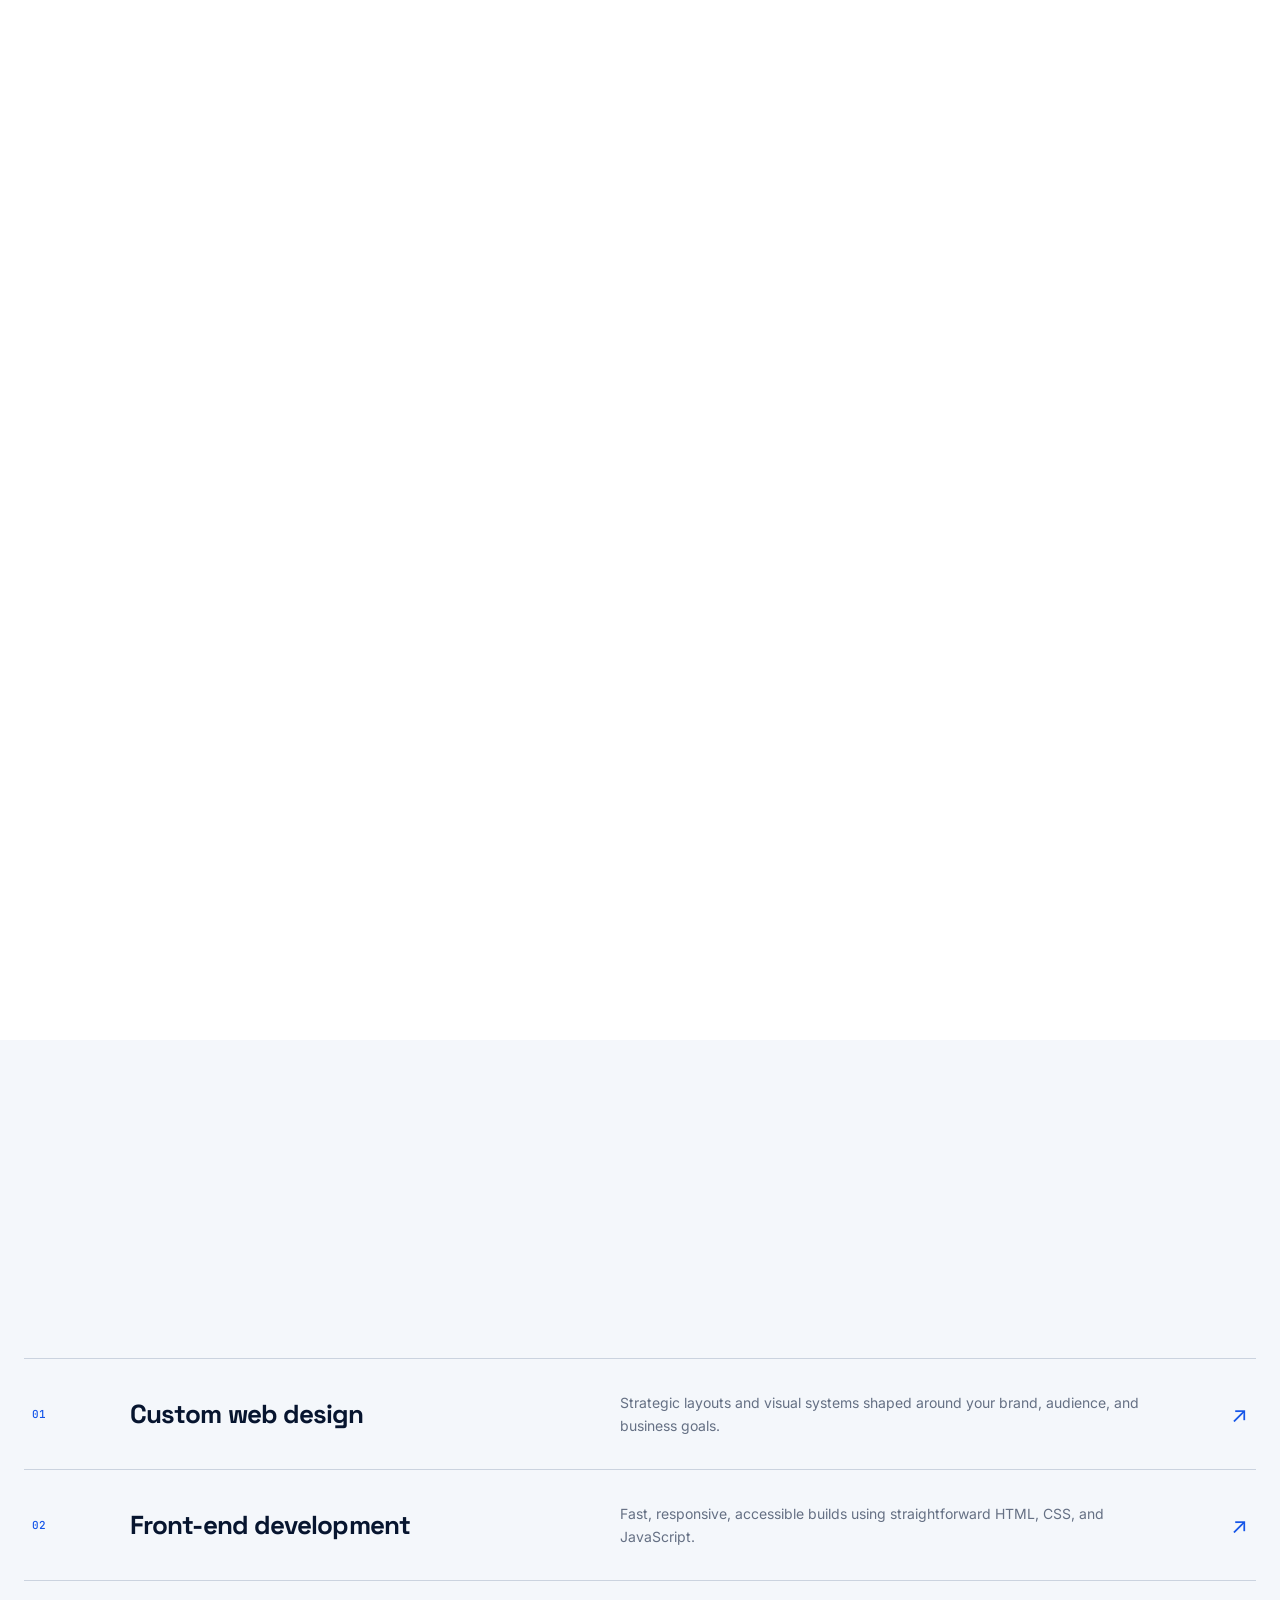
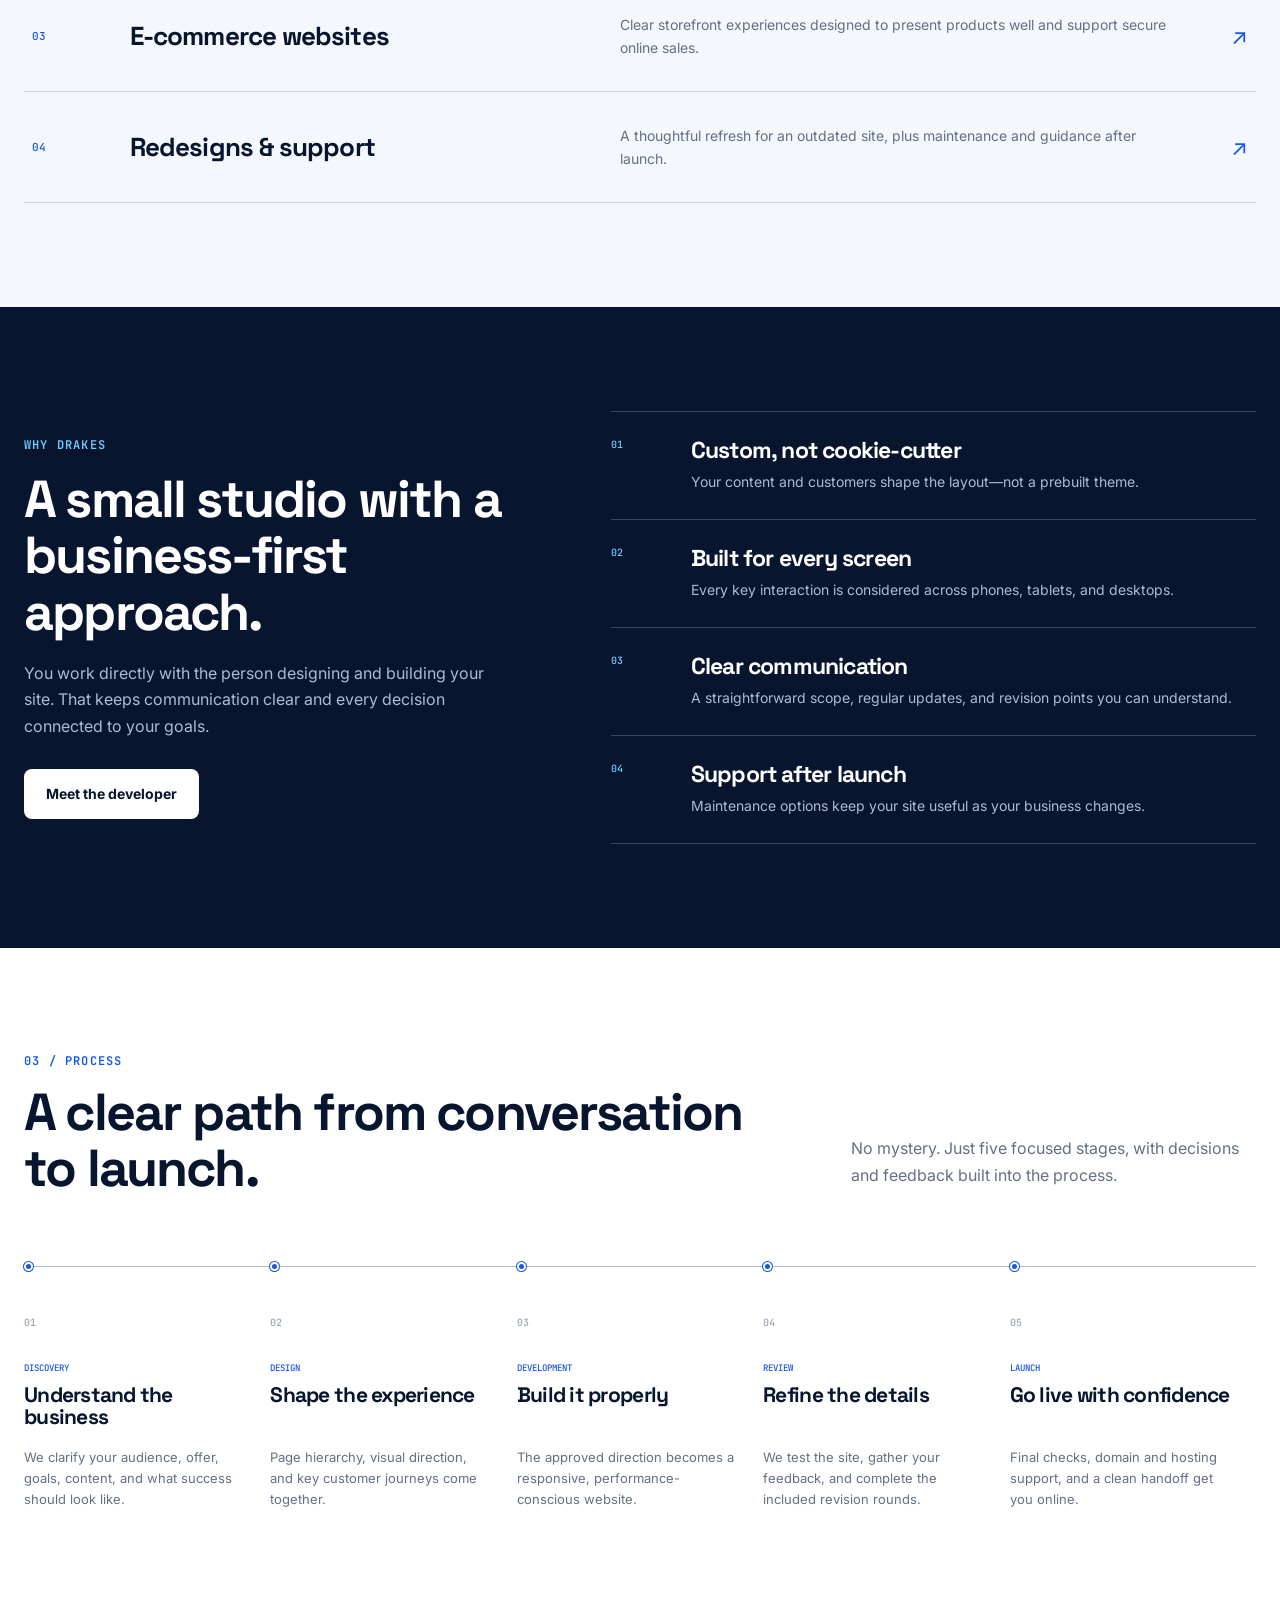
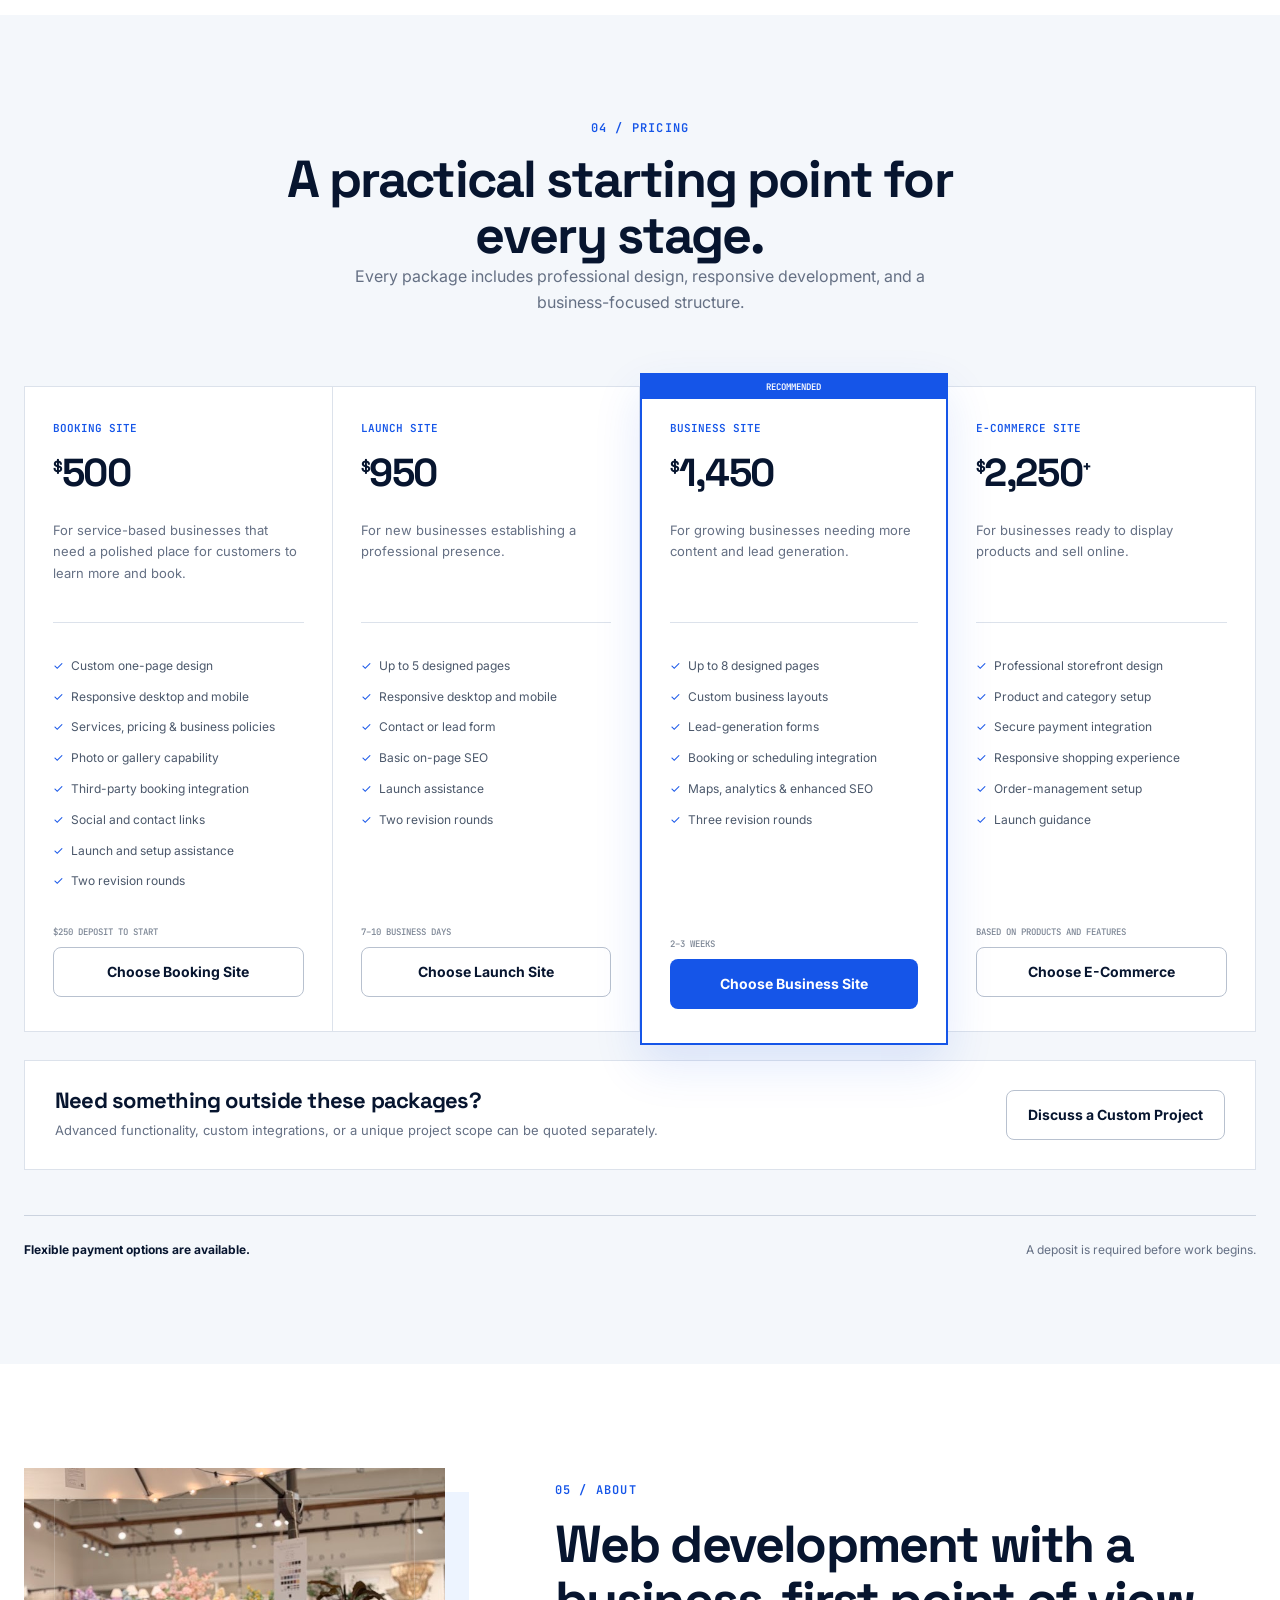
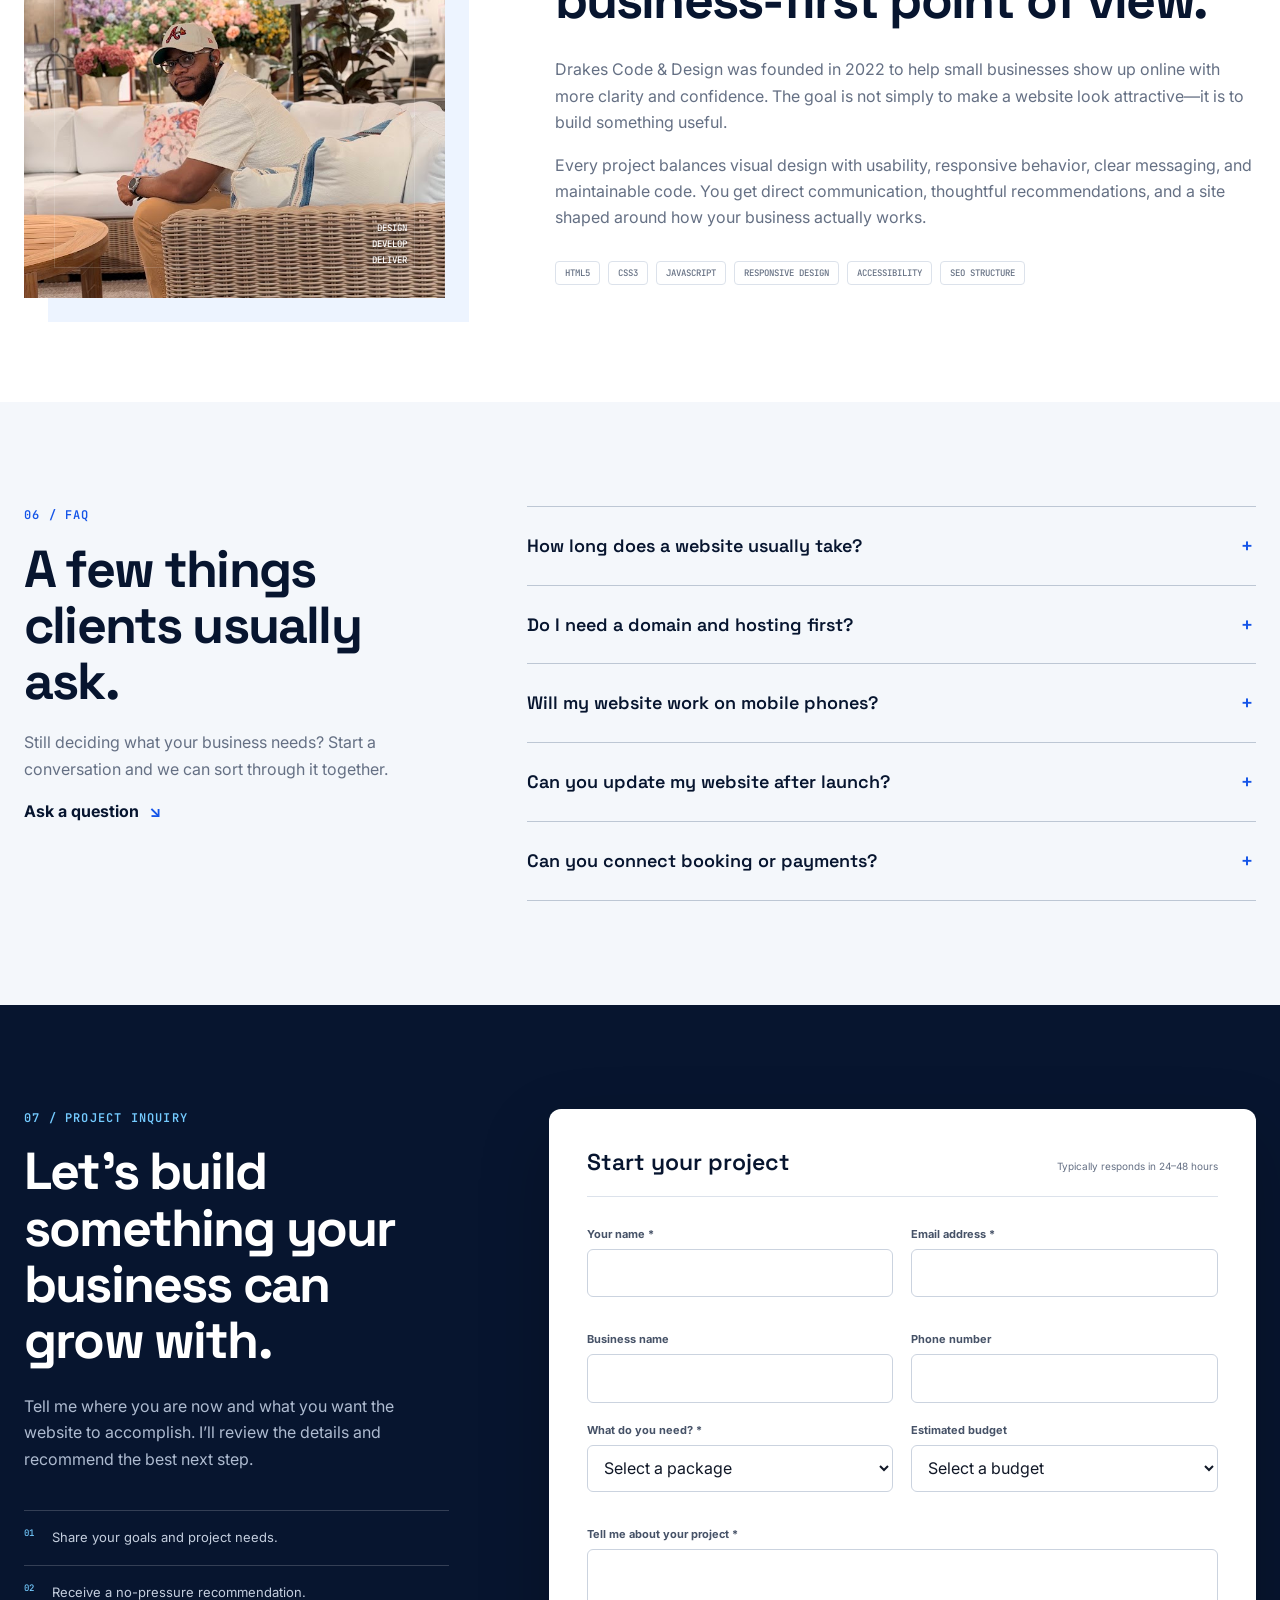
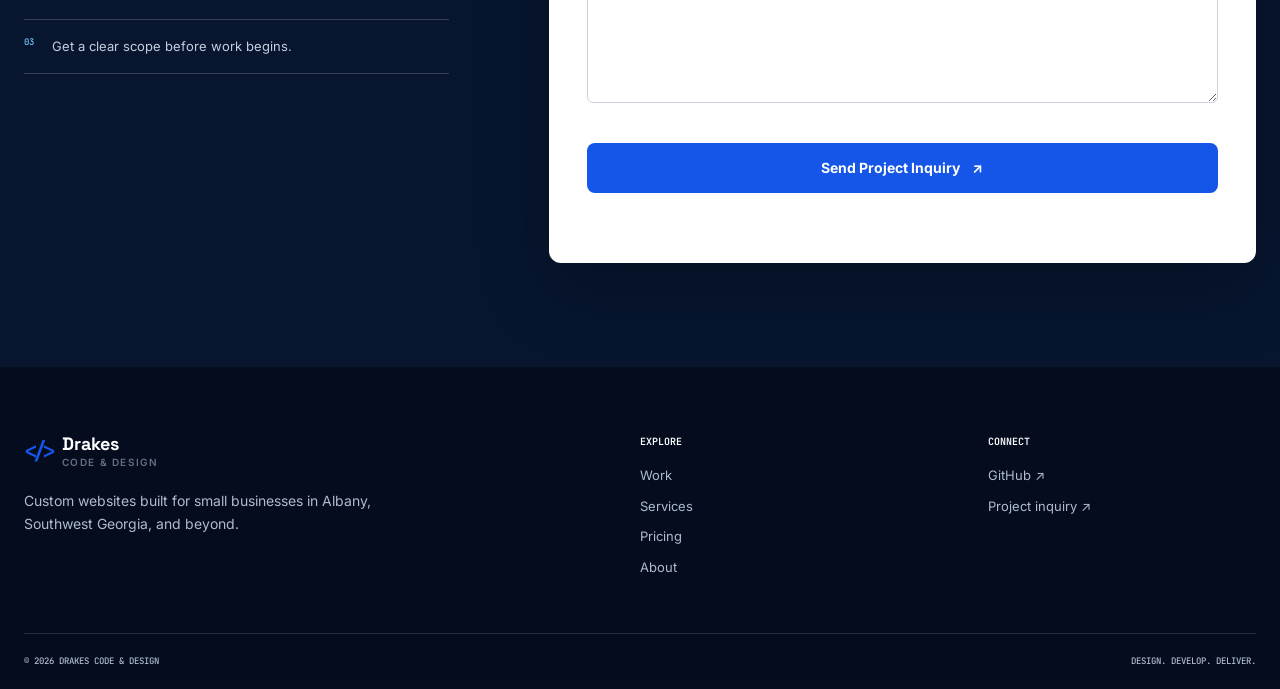
==== commit 6dd62067: "UI updates" ====
--- a/index.html
+++ b/index.html
@@ -350,13 +350,7 @@
                   <li>Warm, masculine art direction</li>
                   <li>Product-led customer journey</li>
                 </ul>
-                  <a
-                  class="text-link"
-                  href="https://drakescode-commits.github.io/Crown-Theory-Care/"
-                  target="_blank"
-                  rel="noopener noreferrer"
-                  >Visit project <span>↗</span></a
-                >
+                <span class="project-coming">Repository link coming soon</span>
               </div>
             </article>
             <article class="project reveal">
@@ -390,13 +384,7 @@
                   <li>Elevated natural palette</li>
                   <li>Welcoming brand experience</li>
                 </ul>
-                 <a
-                  class="text-link"
-                  href="https://drakescode-commits.github.io/Southern-Oak/"
-                  target="_blank"
-                  rel="noopener noreferrer"
-                  >Visit project <span>↗</span></a
-                >
+                <span class="project-coming">Repository link coming soon</span>
               </div>
             </article>
           </div>
@@ -606,6 +594,35 @@
           <div class="pricing-grid">
             <article class="price-card reveal">
               <div>
+                <p>Booking Site</p>
+                <h3><sup>$</sup>500</h3>
+                <span
+                  >For service-based businesses that need a polished place for
+                  customers to learn more and book.</span
+                >
+              </div>
+              <ul>
+                <li>Custom one-page design</li>
+                <li>Responsive desktop and mobile</li>
+                <li>Services, pricing &amp; business policies</li>
+                <li>Photo or gallery capability</li>
+                <li>Third-party booking integration</li>
+                <li>Social and contact links</li>
+                <li>Launch and setup assistance</li>
+                <li>Two revision rounds</li>
+              </ul>
+              <p class="delivery">$250 deposit to start</p>
+              <button
+                type="button"
+                class="btn btn-secondary package-button"
+                data-service="booking-site"
+                data-budget="500"
+              >
+                Choose Booking Site
+              </button>
+            </article>
+            <article class="price-card reveal">
+              <div>
                 <p>Launch Site</p>
                 <h3><sup>$</sup>950</h3>
                 <span
@@ -623,6 +640,7 @@
               </ul>
               <p class="delivery">7–10 business days</p>
               <button
+                type="button"
                 class="btn btn-secondary package-button"
                 data-service="launch-site"
                 data-budget="950"
@@ -631,7 +649,7 @@
               </button>
             </article>
             <article class="price-card featured reveal">
-              <p class="popular">Most popular</p>
+              <p class="popular">Recommended</p>
               <div>
                 <p>Business Site</p>
                 <h3><sup>$</sup>1,450</h3>
@@ -650,6 +668,7 @@
               </ul>
               <p class="delivery">2–3 weeks</p>
               <button
+                type="button"
                 class="btn btn-primary package-button"
                 data-service="business-site"
                 data-budget="1450"
@@ -676,6 +695,7 @@
               </ul>
               <p class="delivery">Based on products and features</p>
               <button
+                type="button"
                 class="btn btn-secondary package-button"
                 data-service="ecommerce-site"
                 data-budget="2250-plus"
@@ -683,33 +703,26 @@
                 Choose E-Commerce
               </button>
             </article>
-            <article class="price-card custom reveal">
-              <div>
-                <p>Custom Solution</p>
-                <h3>Custom quote</h3>
-                <span
-                  >For advanced needs, integrations, or a scope outside the
-                  packages.</span
-                >
-              </div>
-              <ul>
-                <li>Project strategy and planning</li>
-                <li>Custom page architecture</li>
-                <li>Advanced integrations</li>
-                <li>Custom forms and interactions</li>
-                <li>Scalable functionality</li>
-                <li>Scope-based timeline</li>
-              </ul>
-              <p class="delivery">Pricing based on scope</p>
+          </div>
+          <aside class="custom-project reveal">
+            <div>
+              <h3>Need something outside these packages?</h3>
+              <p>
+                Advanced functionality, custom integrations, or a unique
+                project scope can be quoted separately.
+              </p>
+            </div>
+            <div>
               <button
+                type="button"
                 class="btn btn-secondary package-button"
                 data-service="custom-solution"
                 data-budget="custom-quote"
               >
-                Discuss Your Project
+                Discuss a Custom Project
               </button>
-            </article>
-          </div>
+            </div>
+          </aside>
           <div class="payment-note">
             <strong>Flexible payment options are available.</strong
             ><span>A deposit is required before work begins.</span>
@@ -878,6 +891,7 @@
                 <label for="project-type">What do you need? *</label
                 ><select id="project-type" name="project-type" required>
                   <option value="">Select a package</option>
+                  <option value="booking-site">Booking Site — $500</option>
                   <option value="launch-site">Launch Site — $950</option>
                   <option value="business-site">Business Site — $1,450</option>
                   <option value="ecommerce-site">E-Commerce — $2,250+</option>
@@ -890,6 +904,7 @@
                 <label for="budget">Estimated budget</label
                 ><select id="budget" name="budget">
                   <option value="">Select a budget</option>
+                  <option value="500">$500</option>
                   <option value="950">$950</option>
                   <option value="1450">$1,450</option>
                   <option value="2250-plus">$2,250+</option>
--- a/styles.css
+++ b/styles.css
@@ -132,6 +132,7 @@
   border-color: rgba(220, 226, 235, 0.9);
   background: rgba(255, 255, 255, 0.95);
   box-shadow: 0 8px 30px rgba(7, 21, 47, 0.05);
+  -webkit-backdrop-filter: blur(12px);
   backdrop-filter: blur(12px);
 }
 .nav-wrap {
@@ -970,6 +971,29 @@
 }
 .price-card .btn {
   width: 100%;
+}
+.custom-project {
+  display: flex;
+  align-items: center;
+  justify-content: space-between;
+  gap: 40px;
+  margin-top: 28px;
+  padding: 28px 30px;
+  border: 1px solid var(--line);
+  background: white;
+}
+.custom-project h3 {
+  margin: 0 0 7px;
+  font-size: 22px;
+}
+.custom-project p {
+  max-width: 690px;
+  margin: 0;
+  color: var(--muted);
+  font-size: 13px;
+}
+.custom-project .btn {
+  white-space: nowrap;
 }
 .payment-note {
   display: flex;
--- a/responsive.css
+++ b/responsive.css
@@ -34,6 +34,9 @@
   }
   .price-card.featured {
     margin: 0;
+  }
+  .custom-project {
+    align-items: flex-start;
   }
   .about-grid,
   .faq-grid,
@@ -106,6 +109,7 @@
   body.menu-open .site-header {
     border-color: var(--line);
     background-color: #fff;
+    -webkit-backdrop-filter: none;
     backdrop-filter: none;
   }
   body.menu-open .mobile-nav {
@@ -339,6 +343,15 @@
   .price-card > div > span {
     min-height: 0;
   }
+  .custom-project {
+    flex-direction: column;
+    gap: 20px;
+    padding: 25px 22px;
+  }
+  .custom-project > div:last-child,
+  .custom-project .btn {
+    width: 100%;
+  }
   .payment-note {
     flex-direction: column;
     gap: 8px;
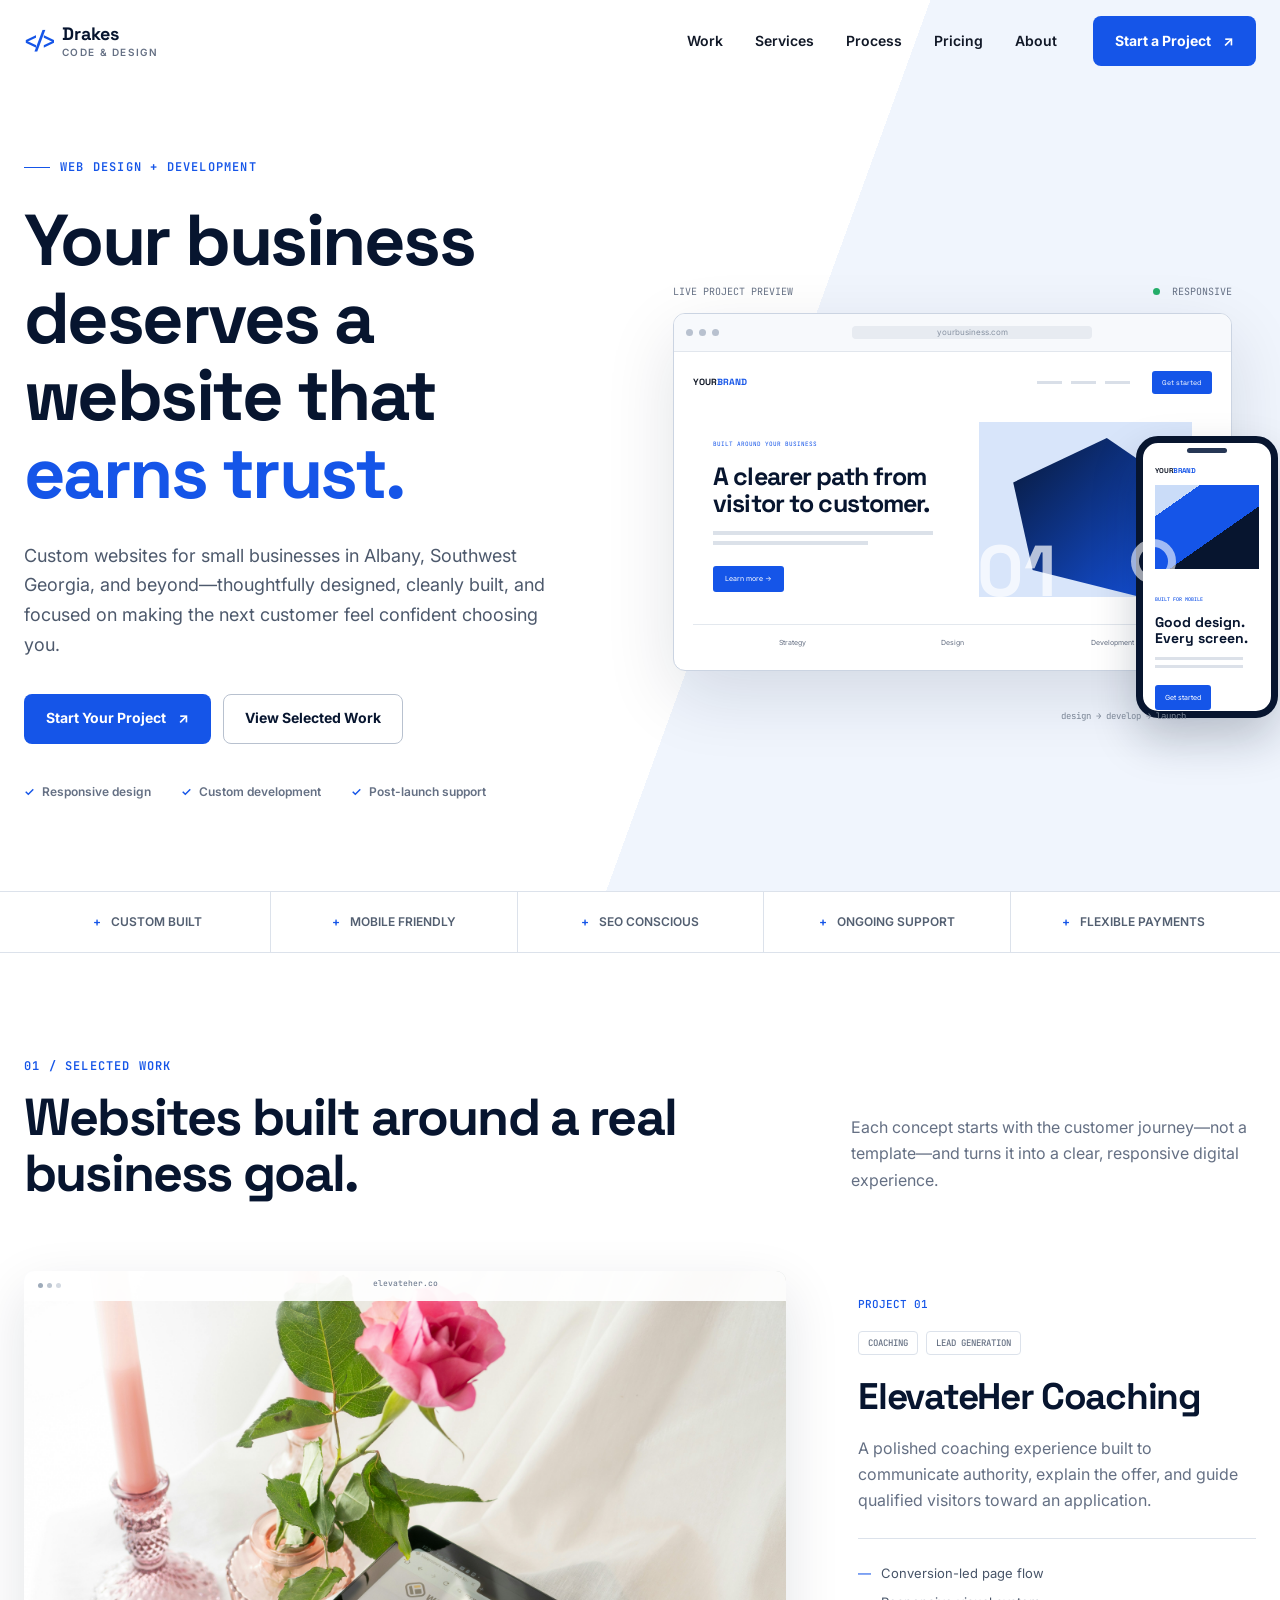
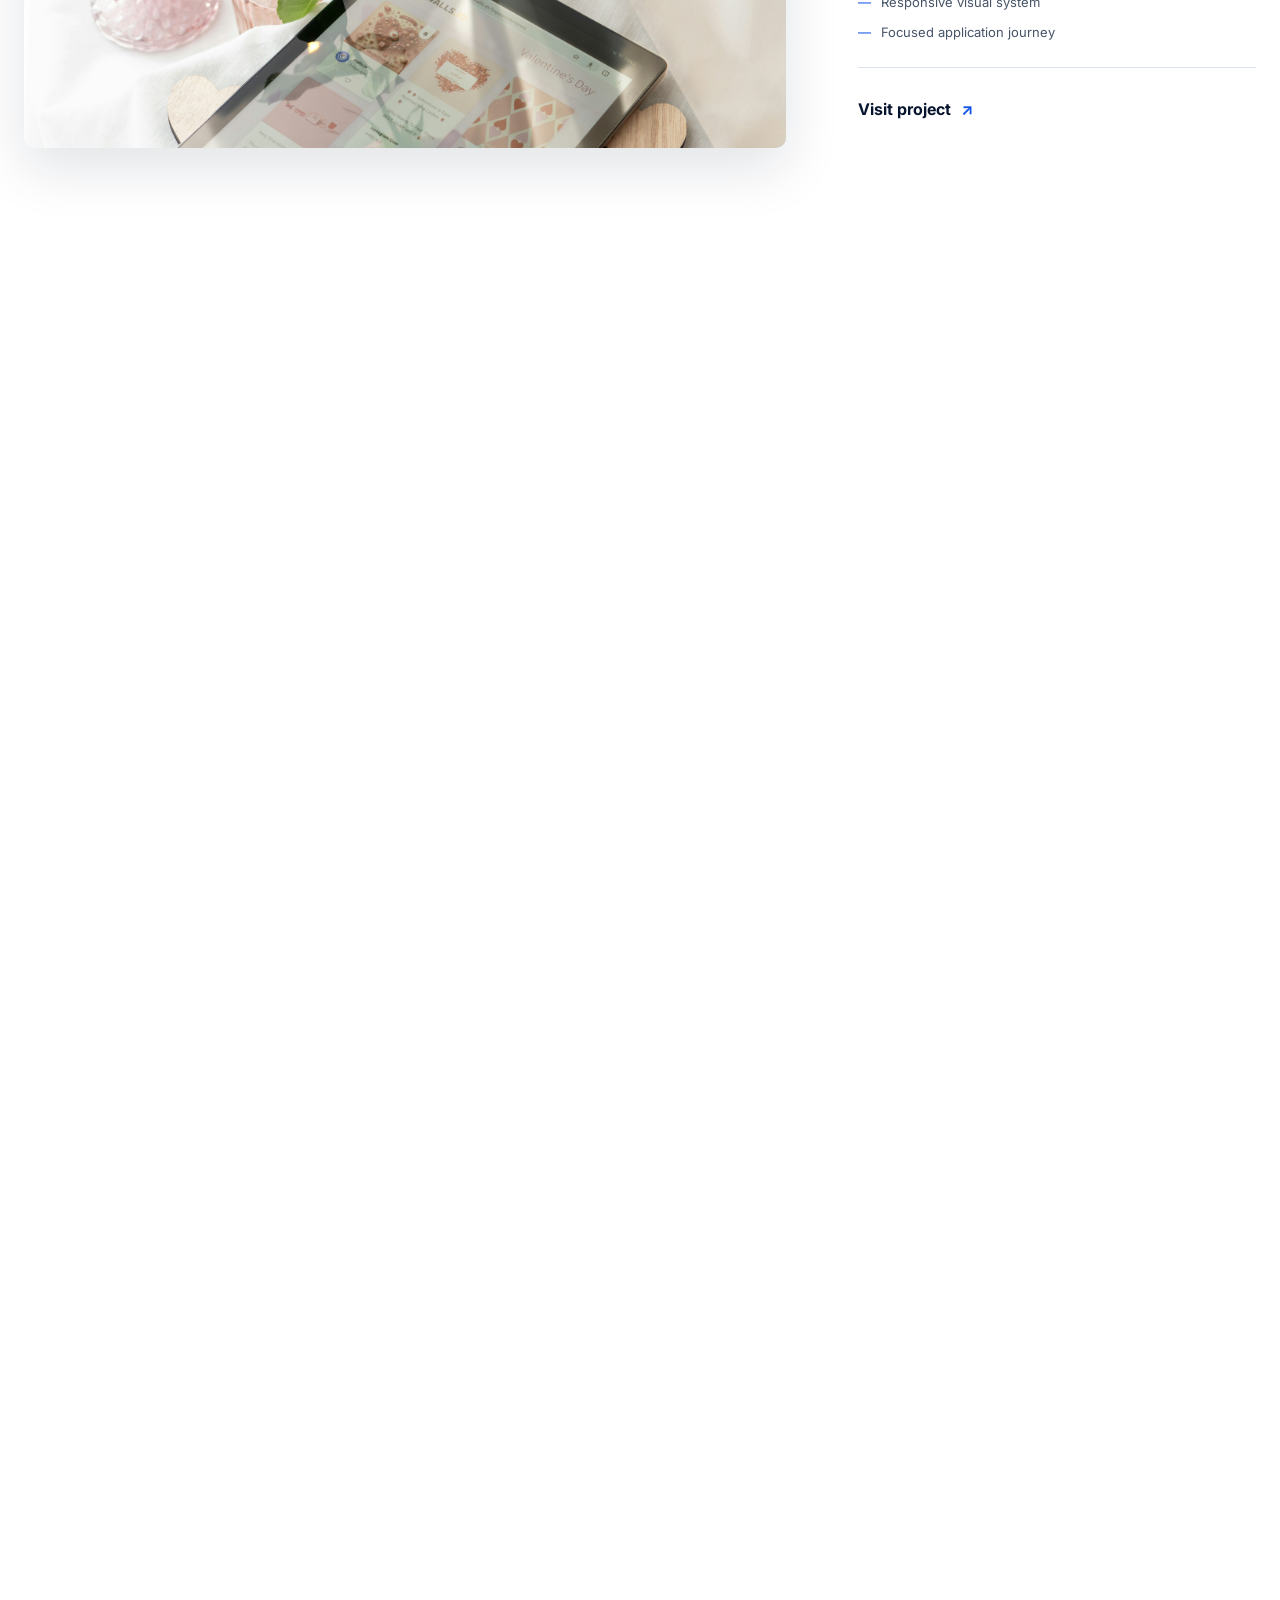
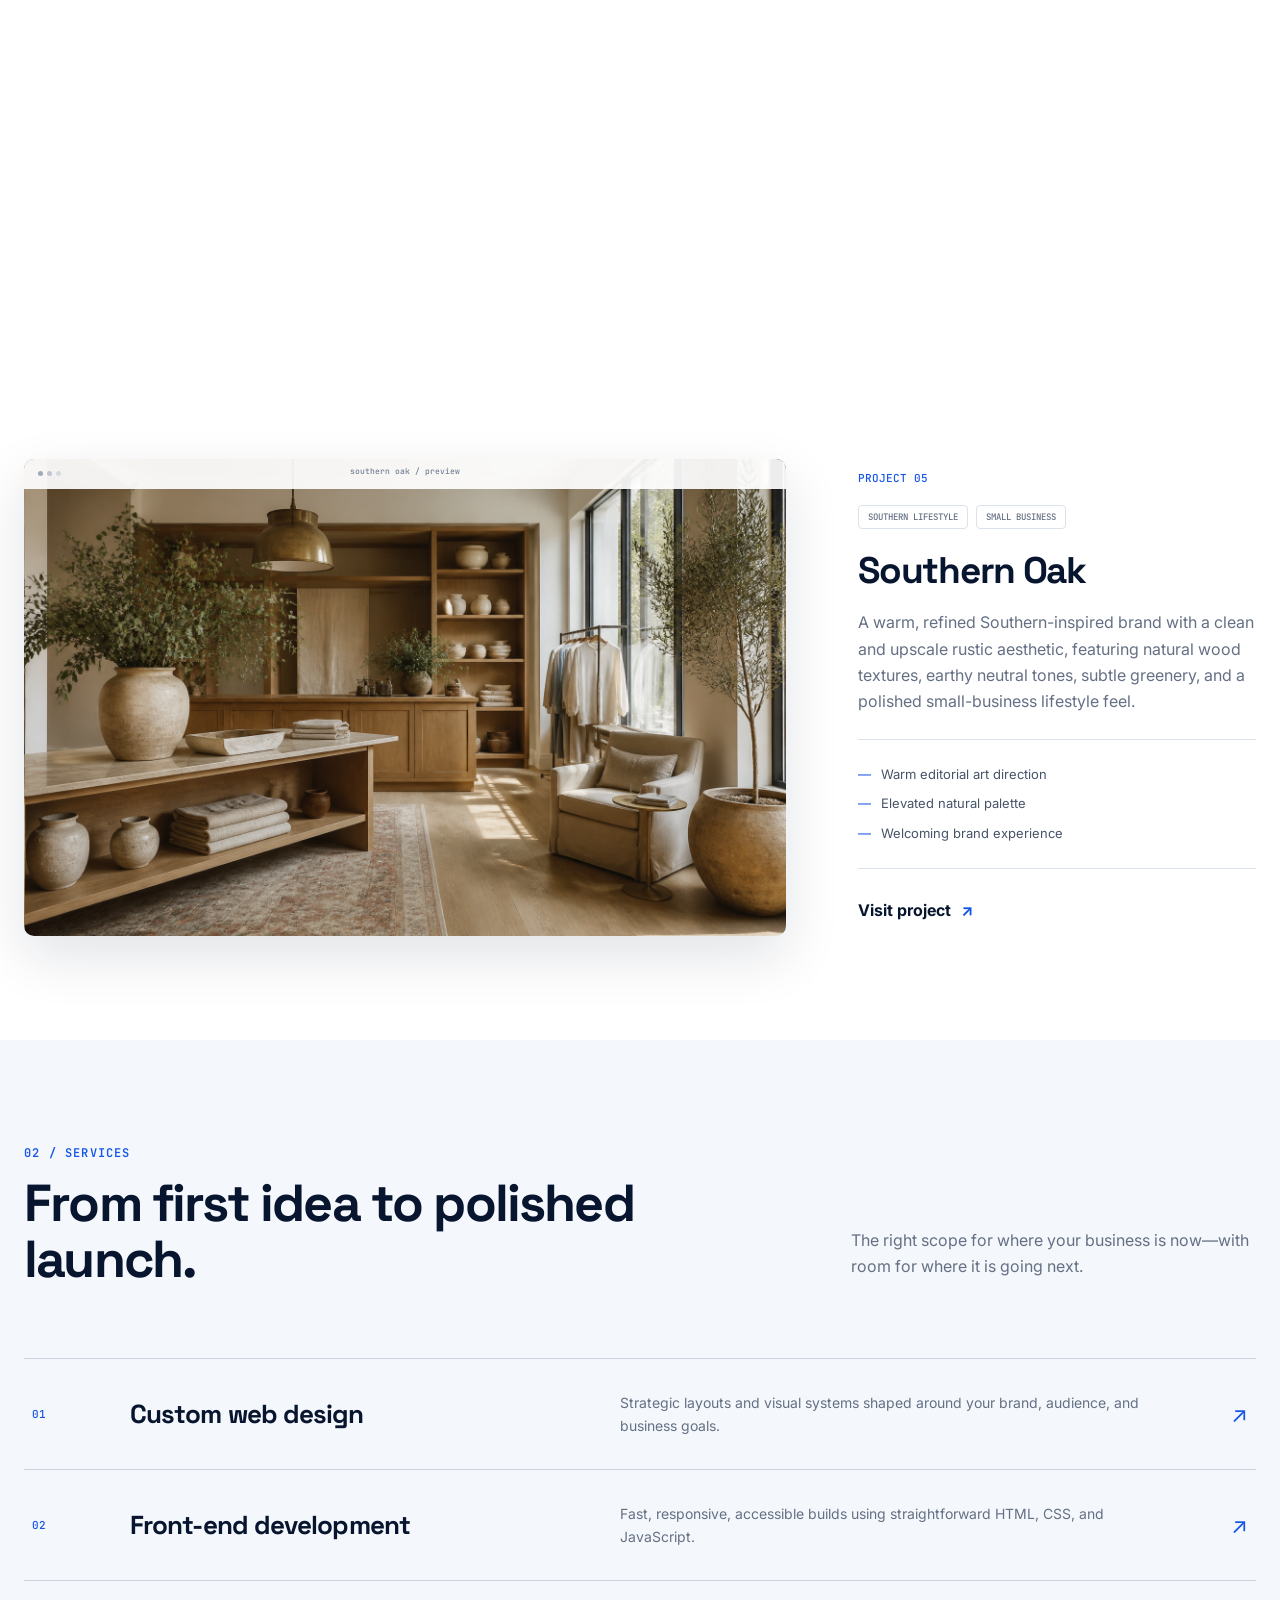
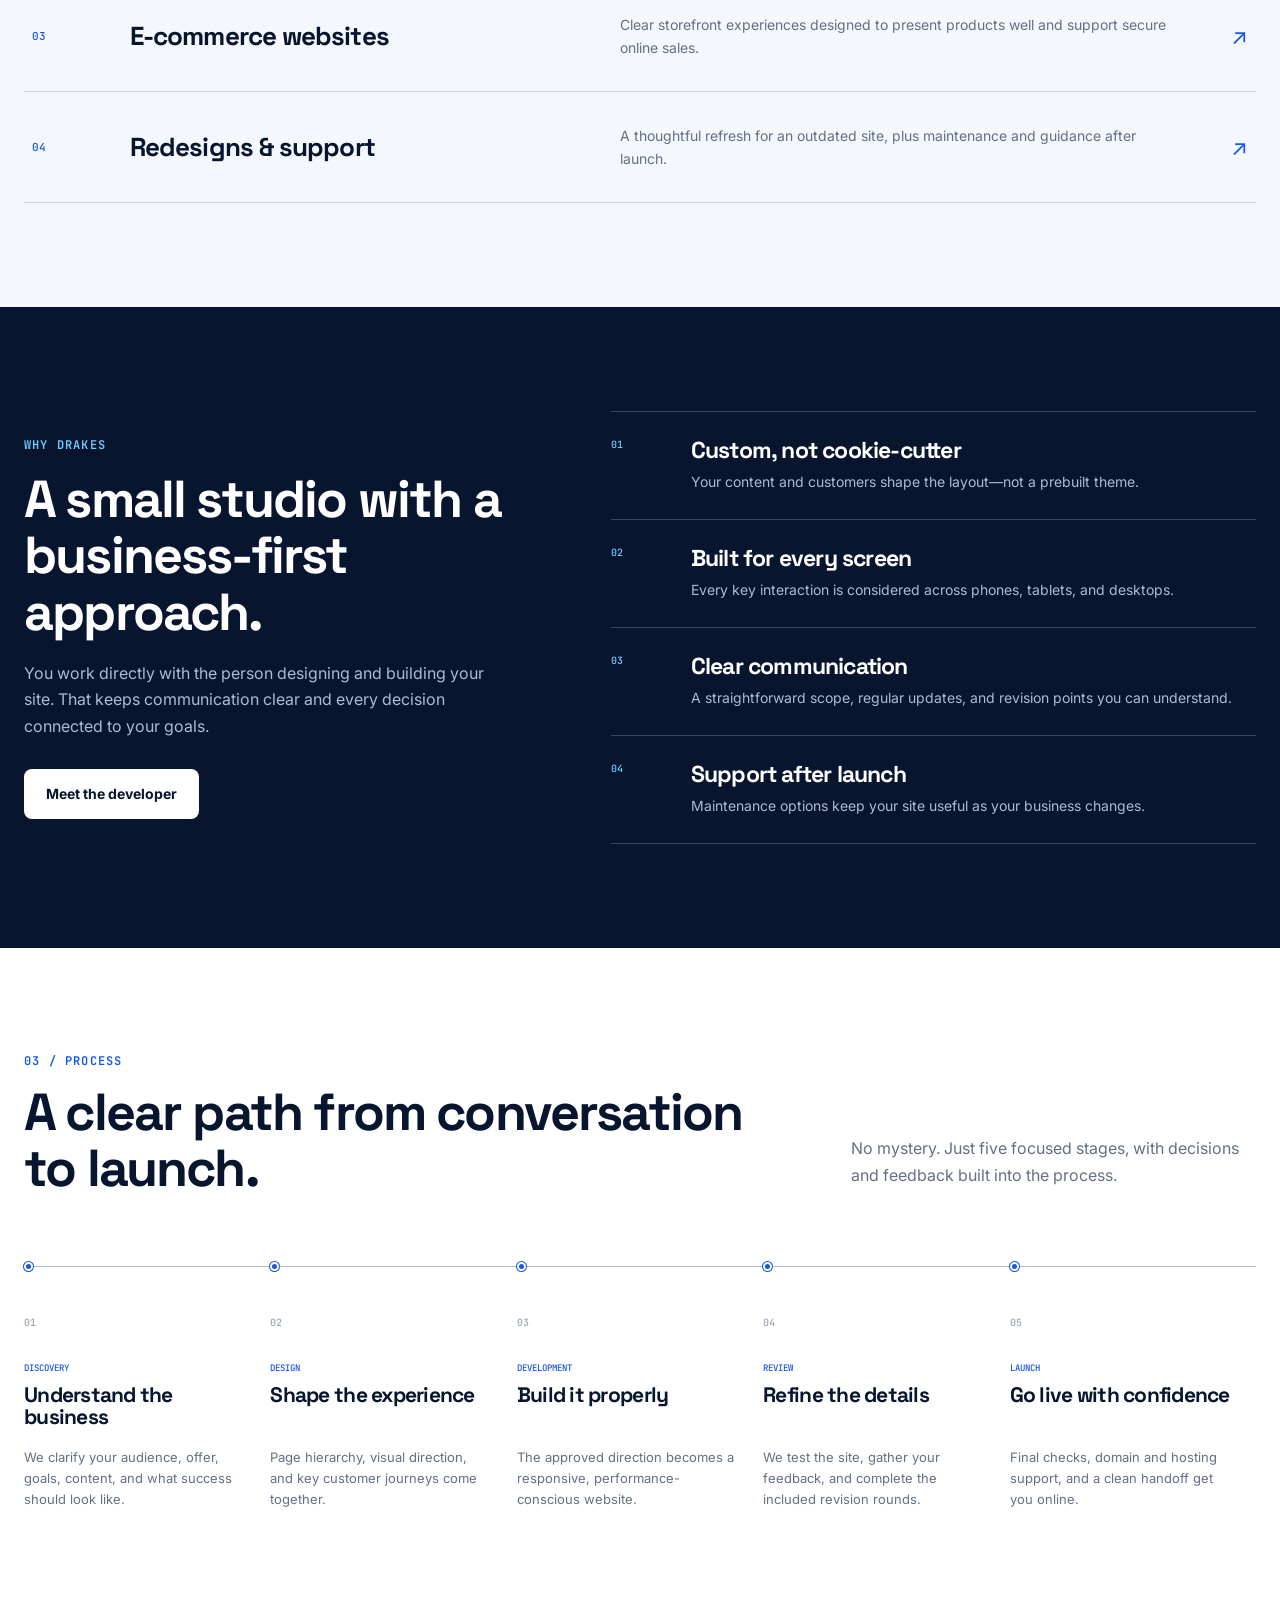
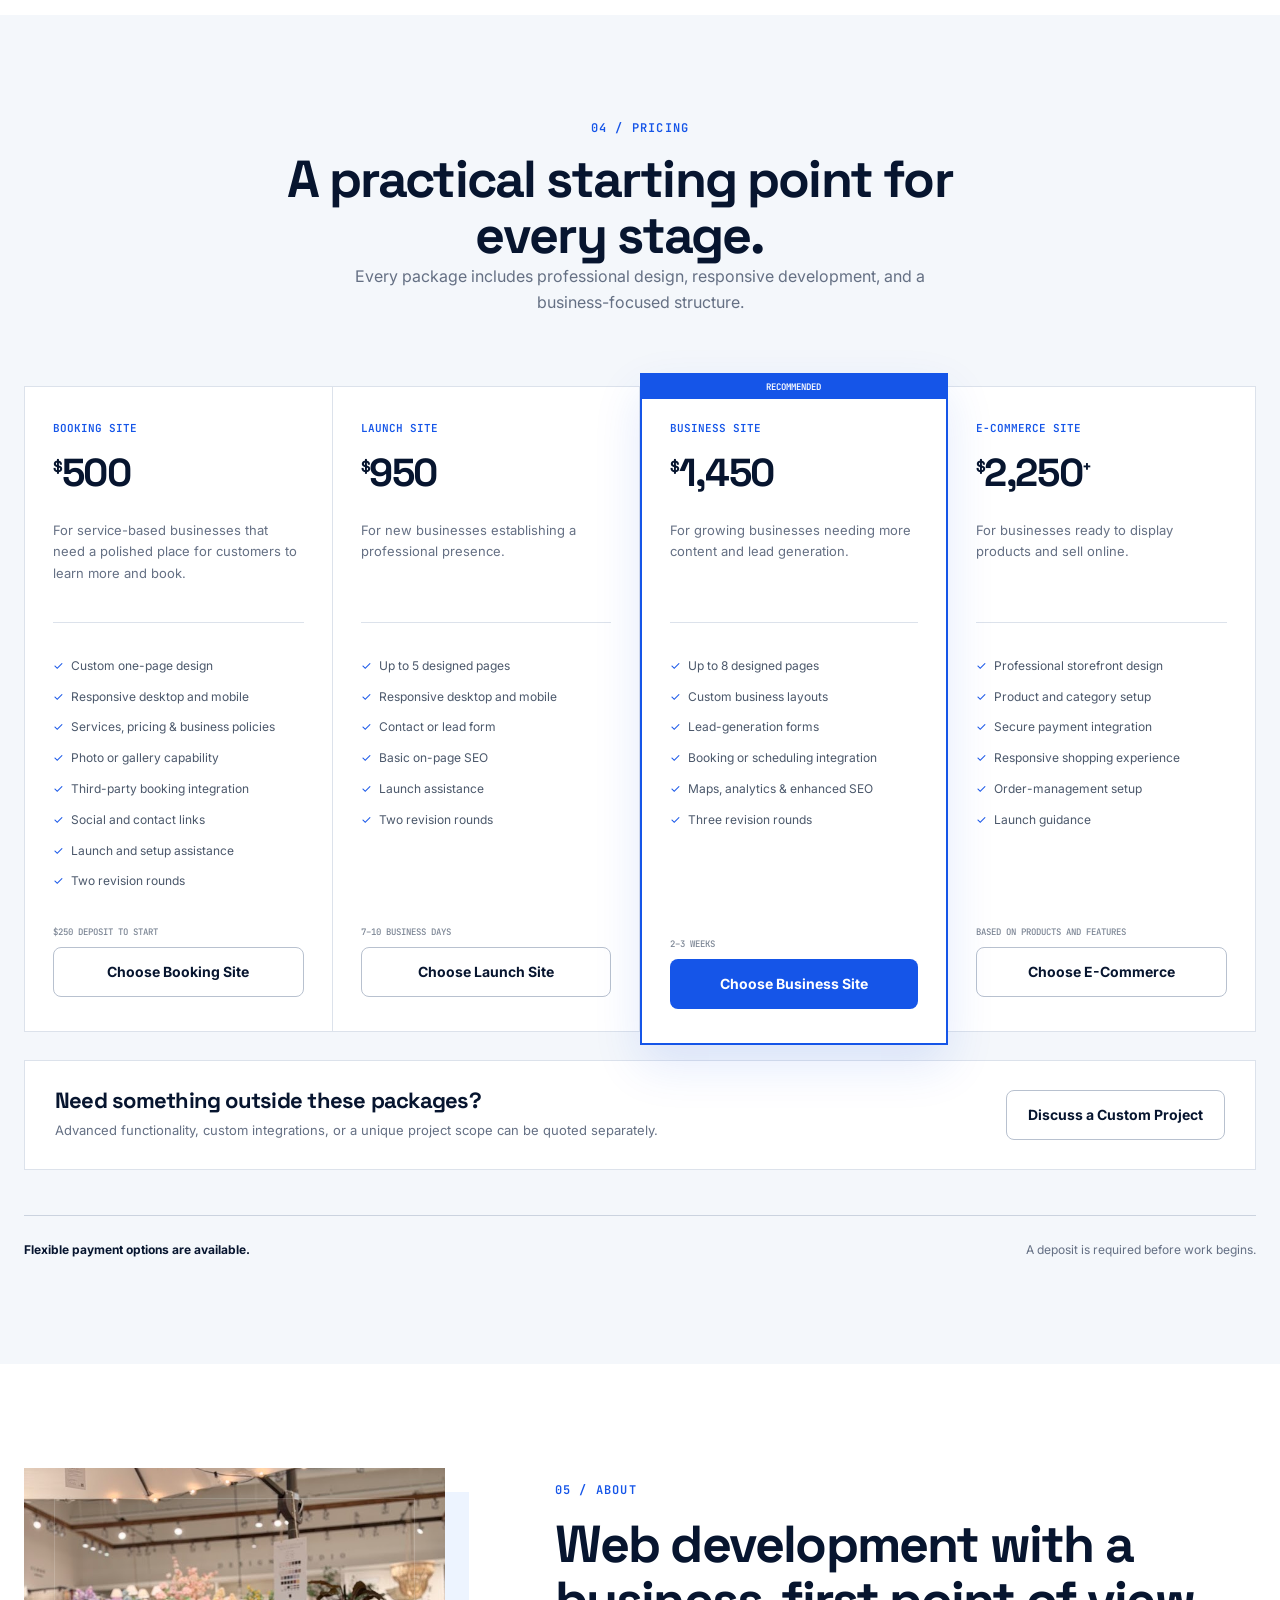
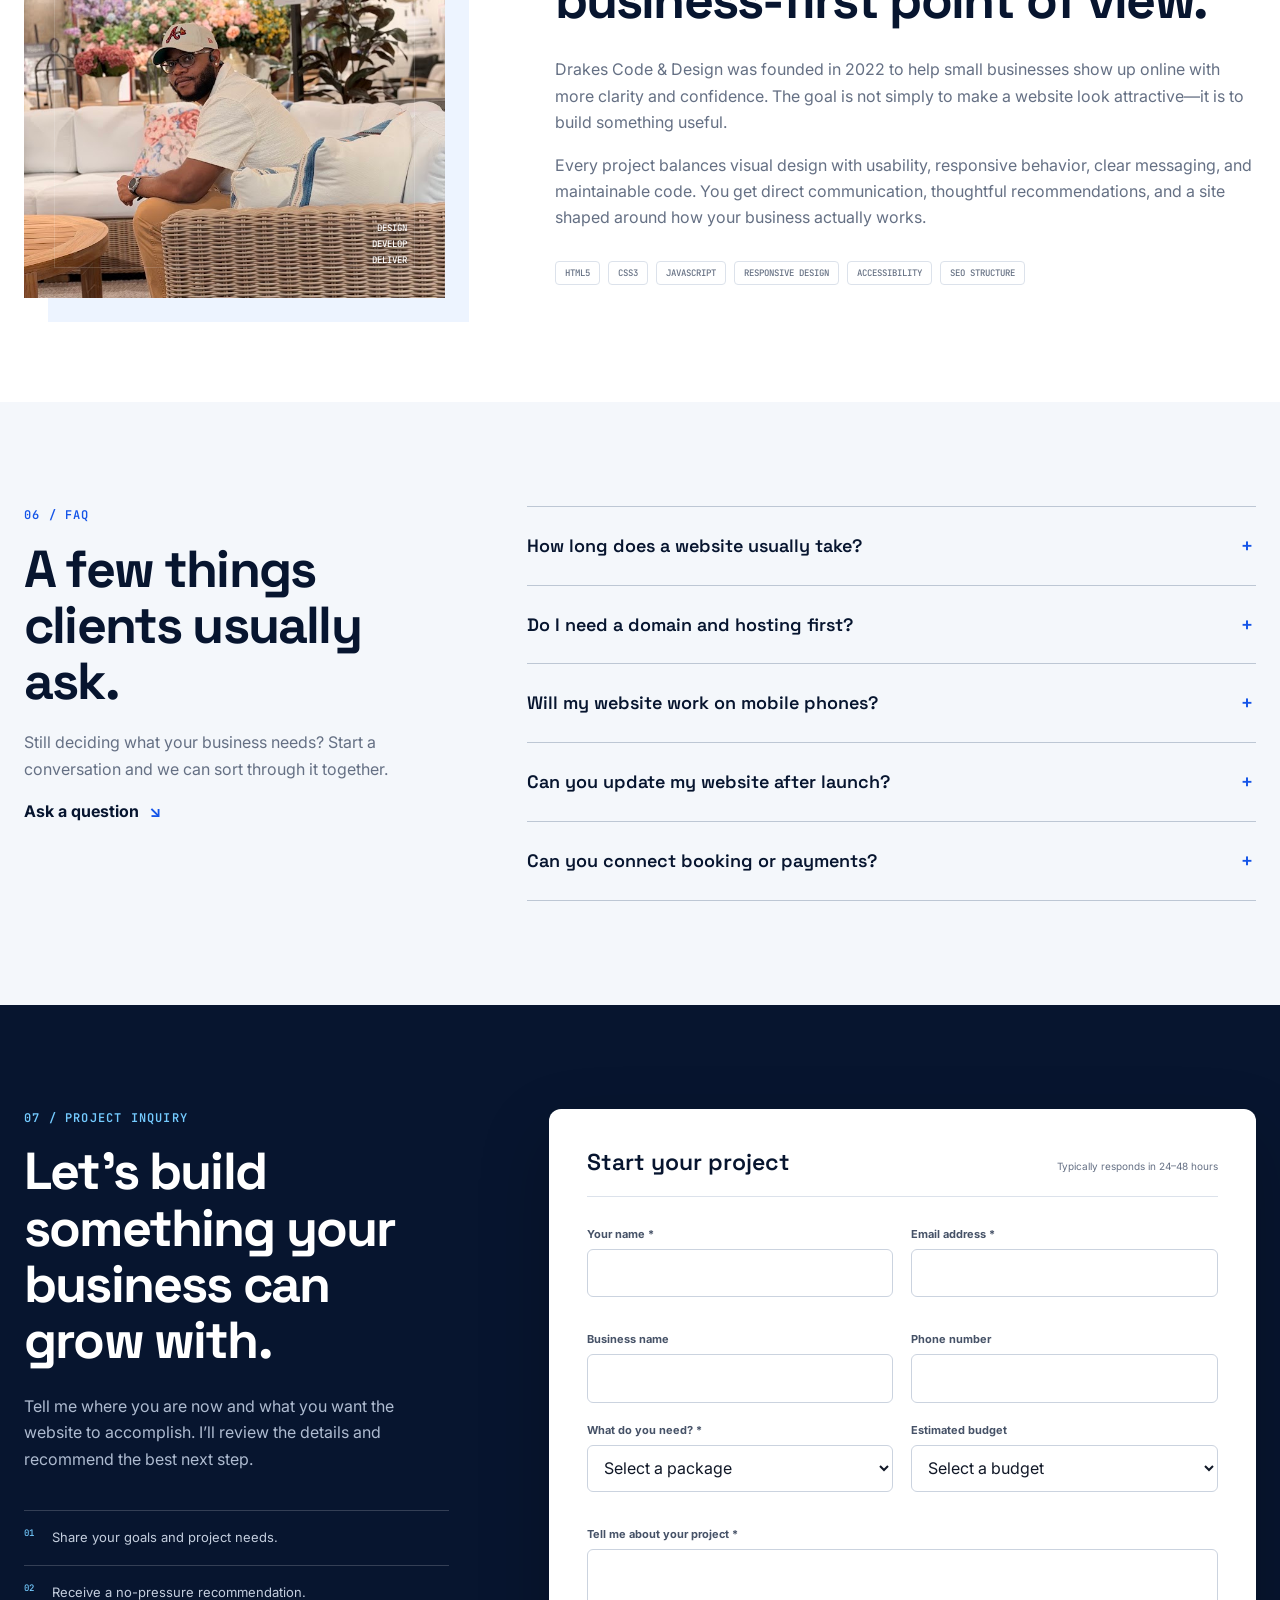
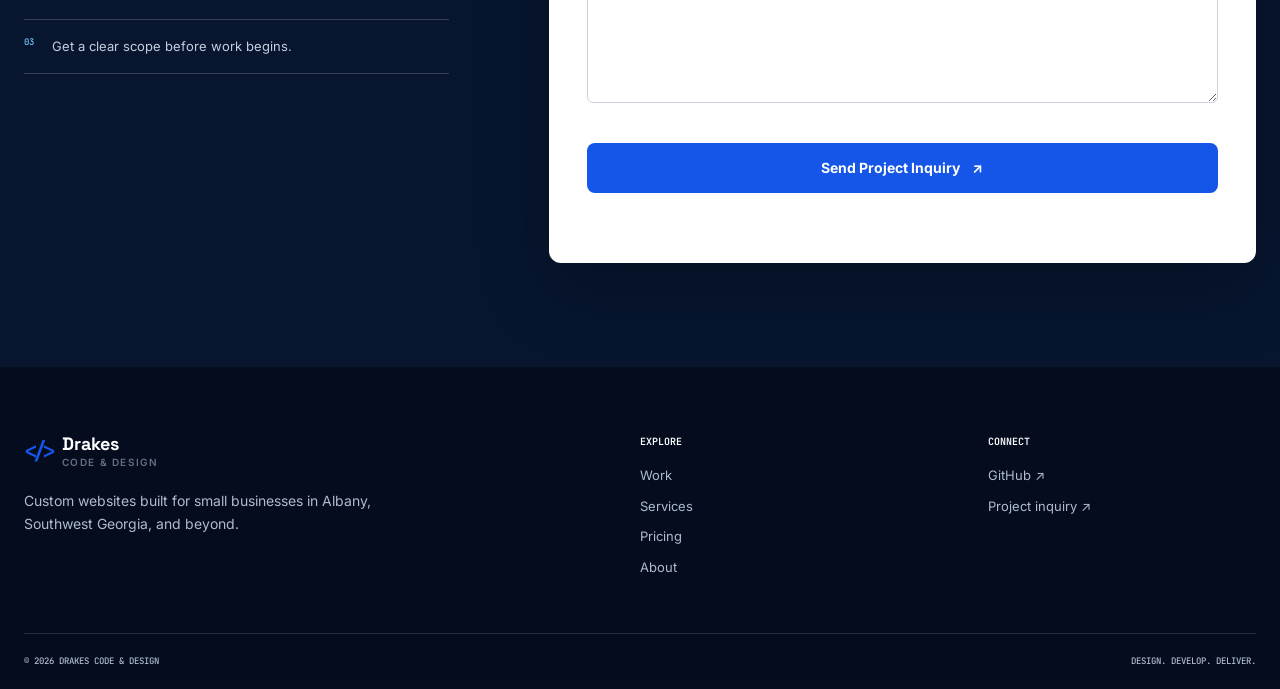
==== commit fb22a461: "Merge branch 'main' of https://github.com/Drakes-Code-Design/drakescode" ====
--- a/index.html
+++ b/index.html
@@ -350,7 +350,13 @@
                   <li>Warm, masculine art direction</li>
                   <li>Product-led customer journey</li>
                 </ul>
-                <span class="project-coming">Repository link coming soon</span>
+                  <a
+                  class="text-link"
+                  href="https://drakescode-commits.github.io/Crown-Theory-Care/"
+                  target="_blank"
+                  rel="noopener noreferrer"
+                  >Visit project <span>↗</span></a
+                >
               </div>
             </article>
             <article class="project reveal">
@@ -384,7 +390,13 @@
                   <li>Elevated natural palette</li>
                   <li>Welcoming brand experience</li>
                 </ul>
-                <span class="project-coming">Repository link coming soon</span>
+                 <a
+                  class="text-link"
+                  href="https://drakescode-commits.github.io/Southern-Oak/"
+                  target="_blank"
+                  rel="noopener noreferrer"
+                  >Visit project <span>↗</span></a
+                >
               </div>
             </article>
           </div>
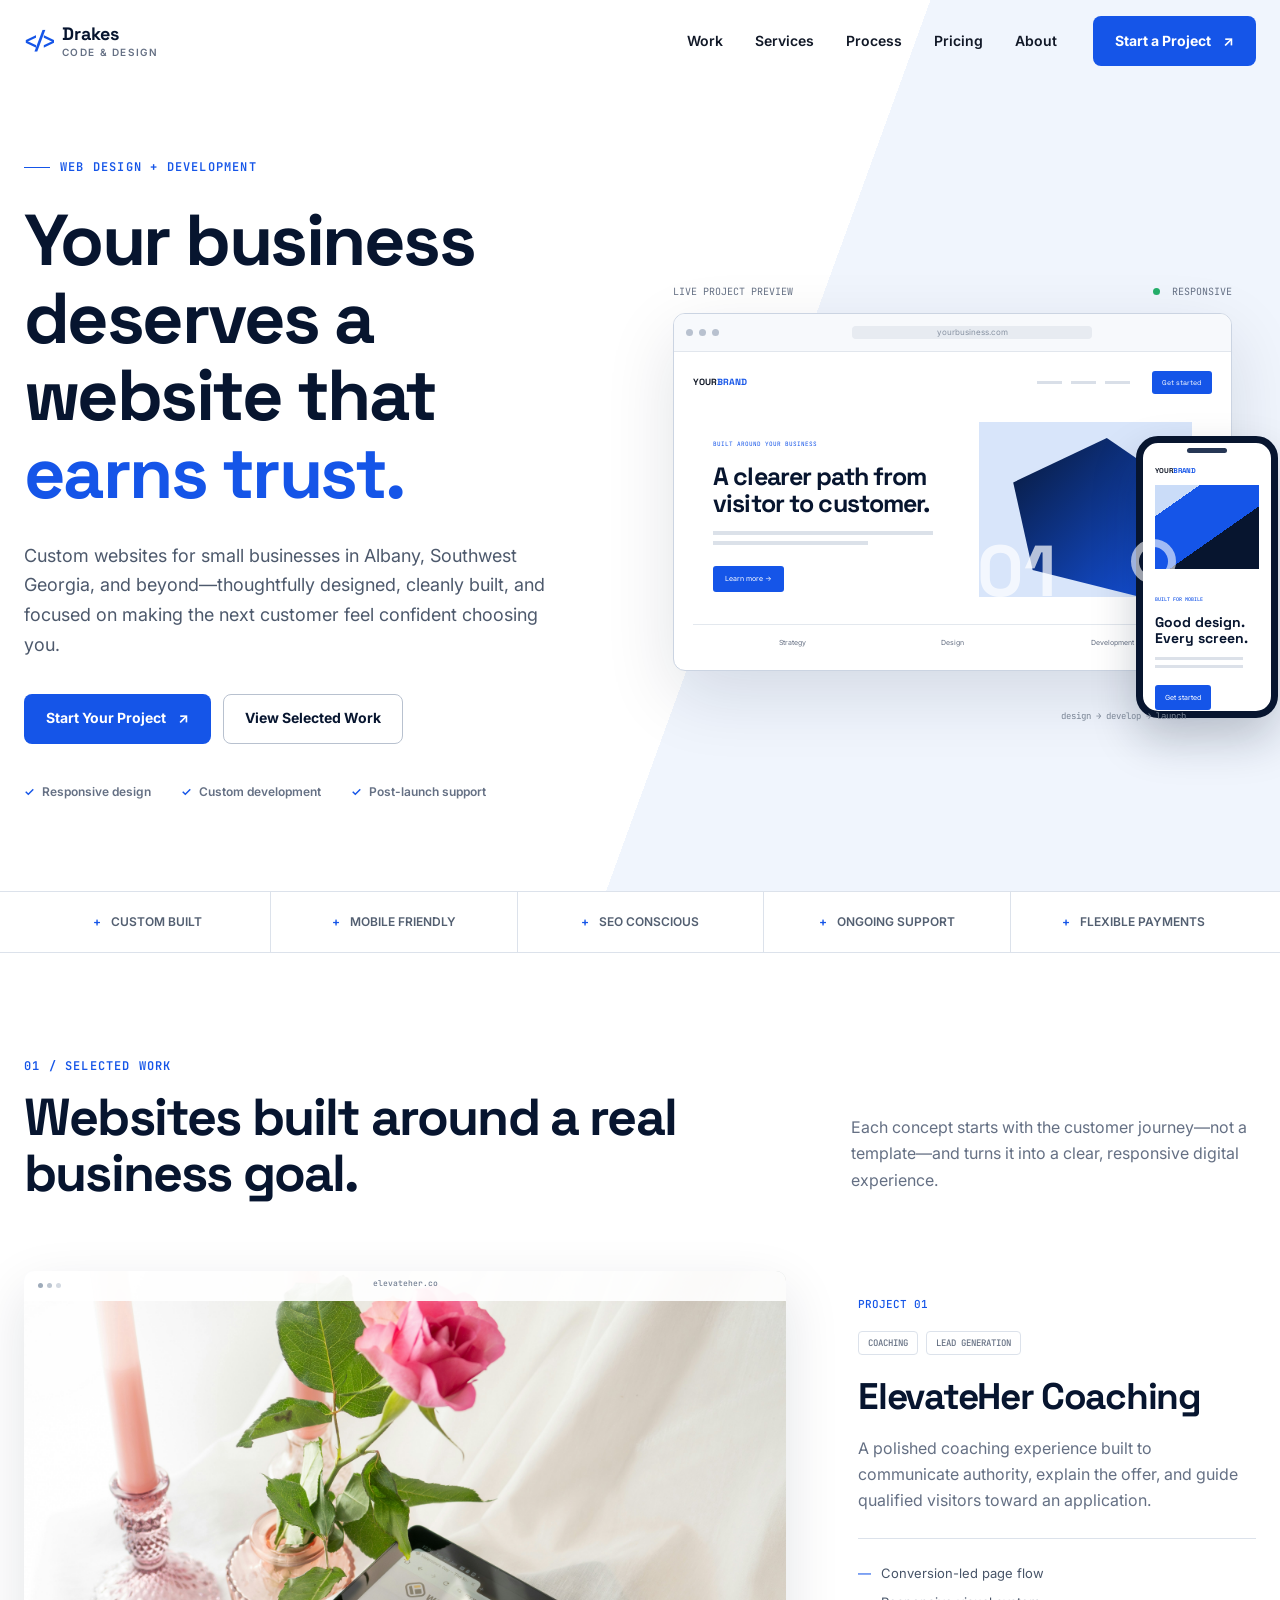
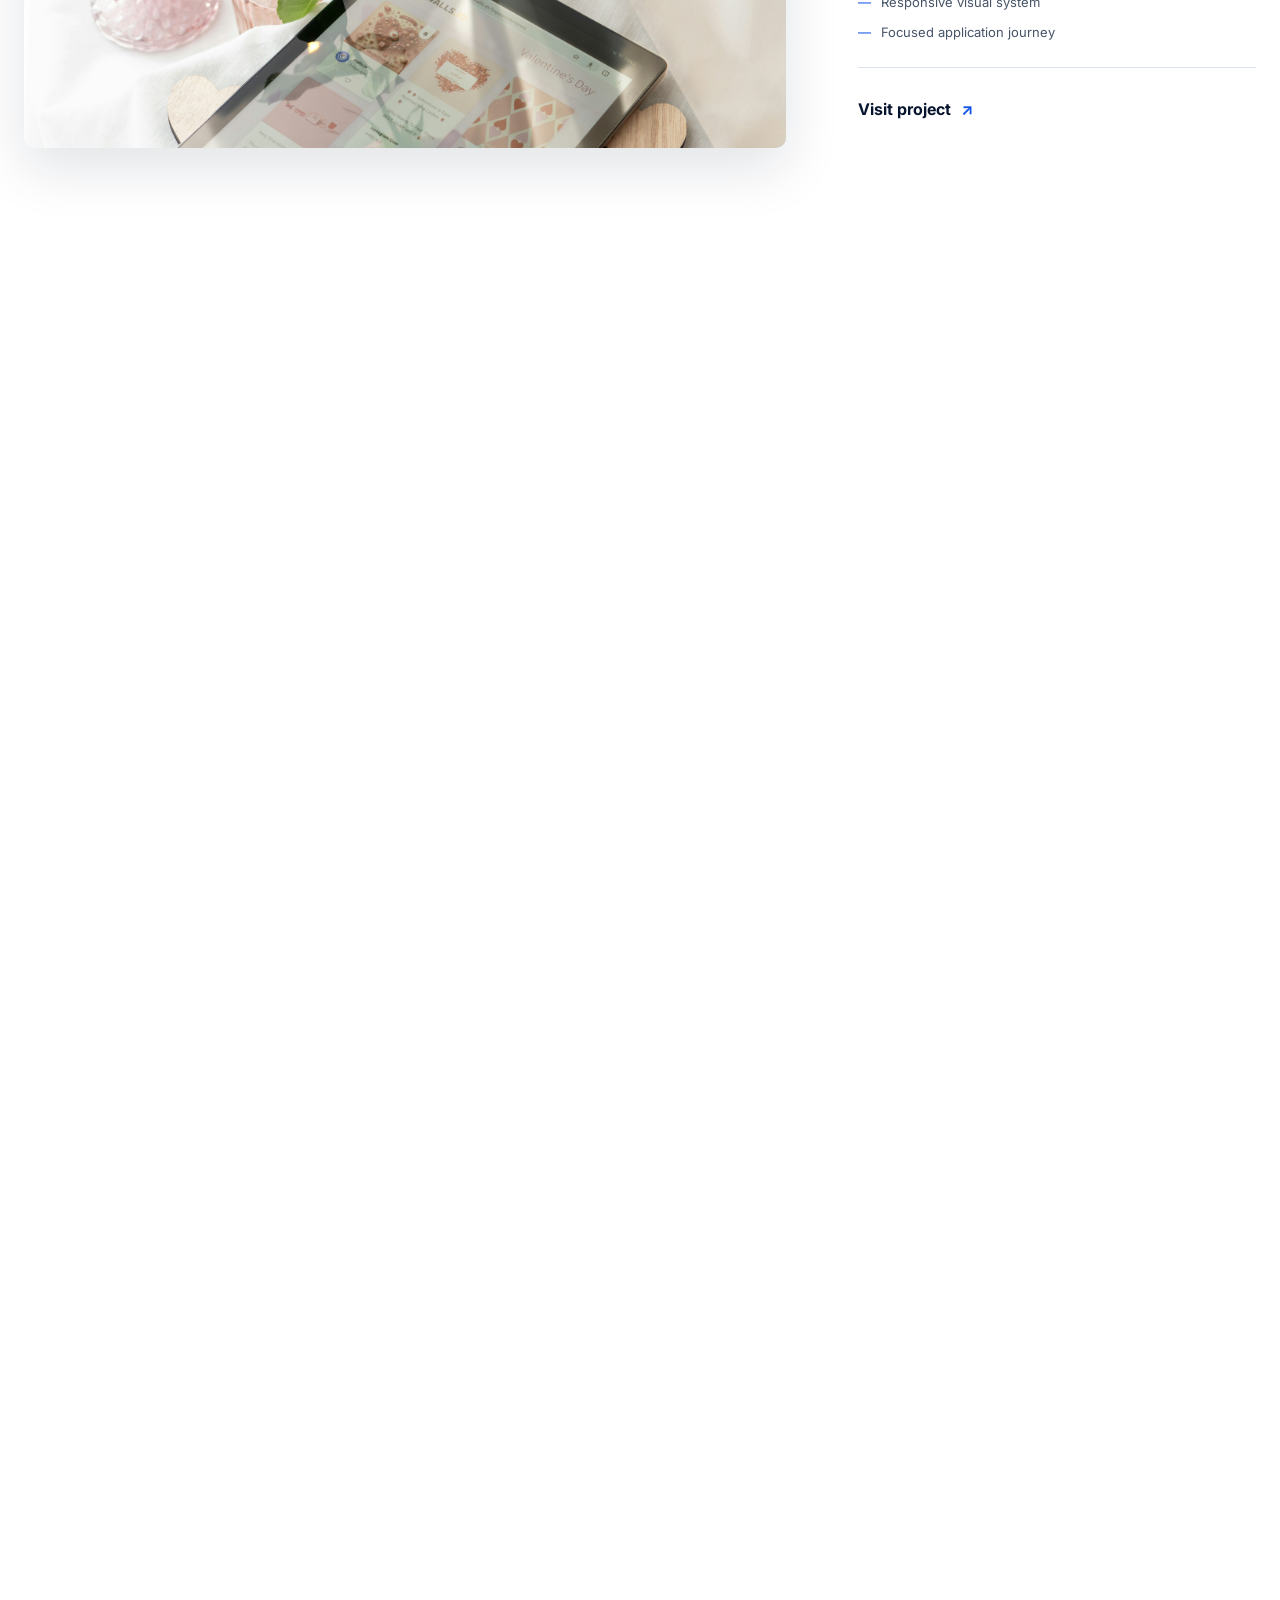
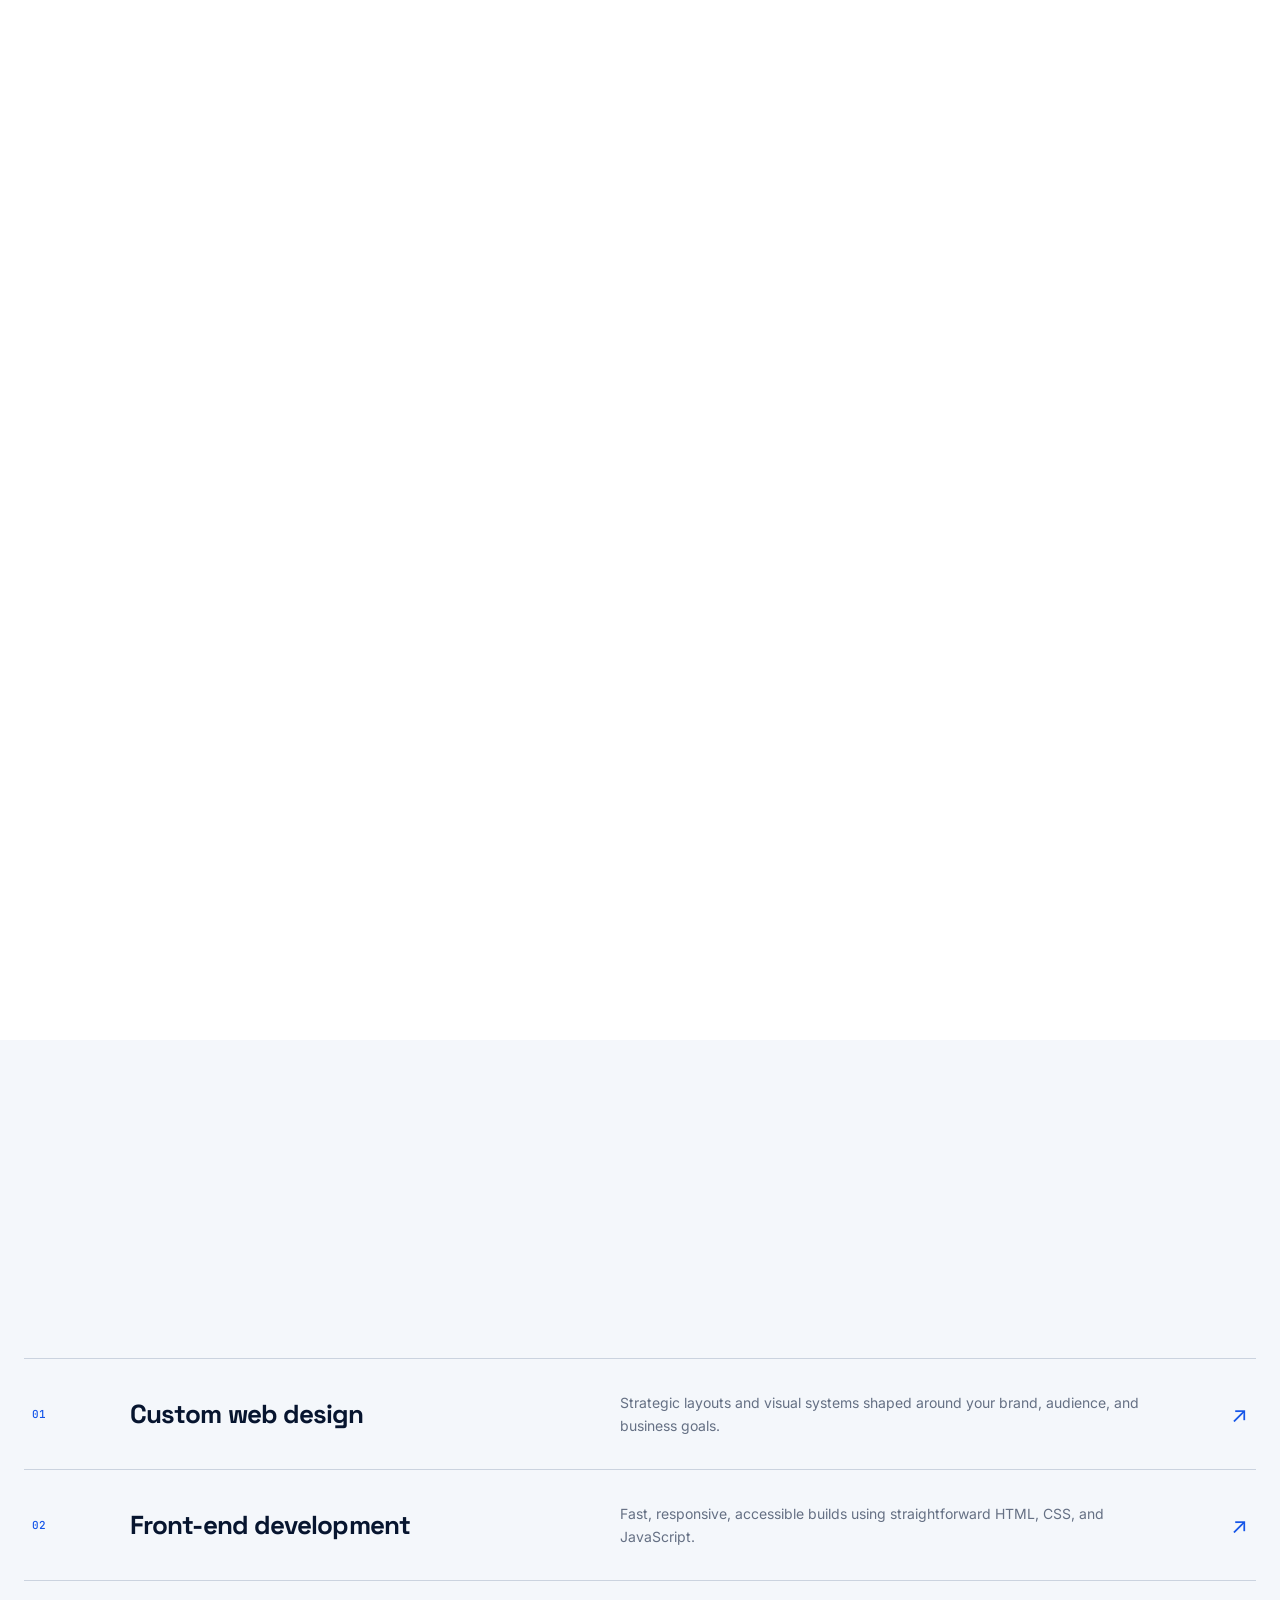
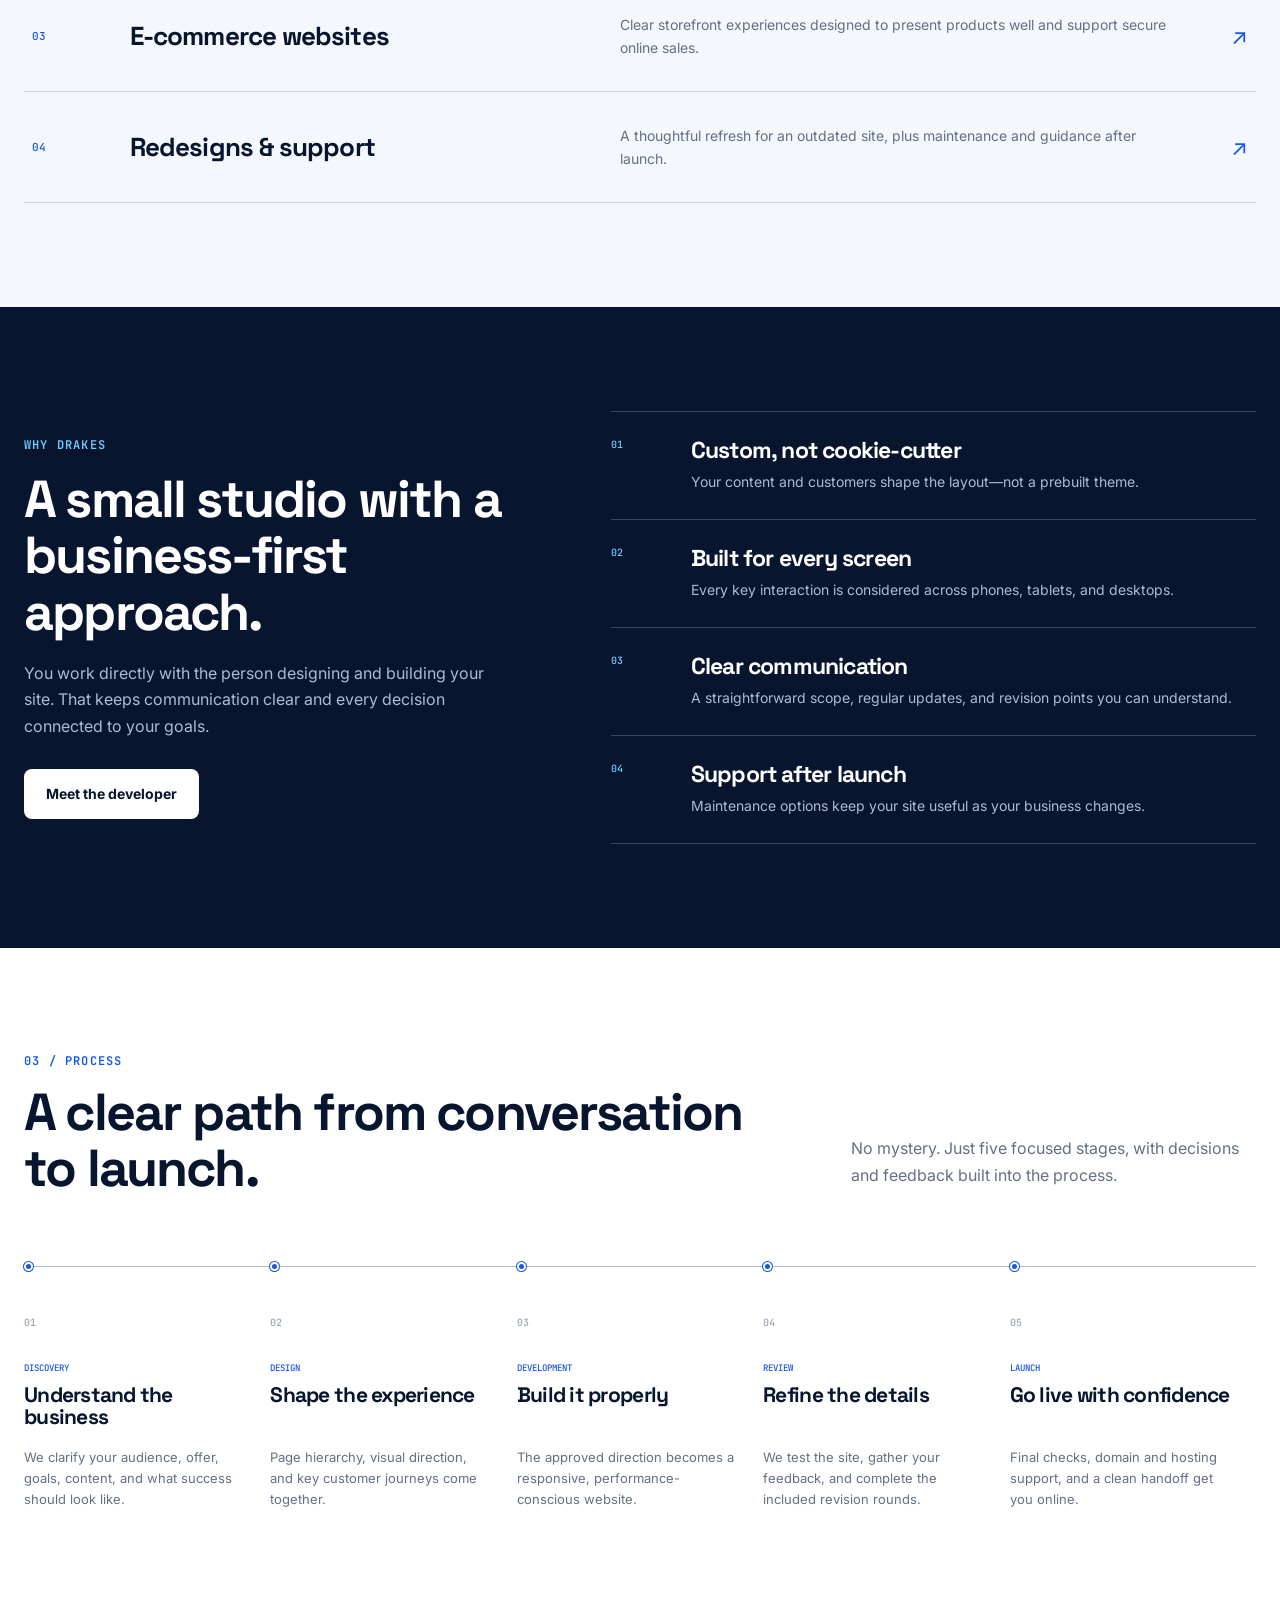
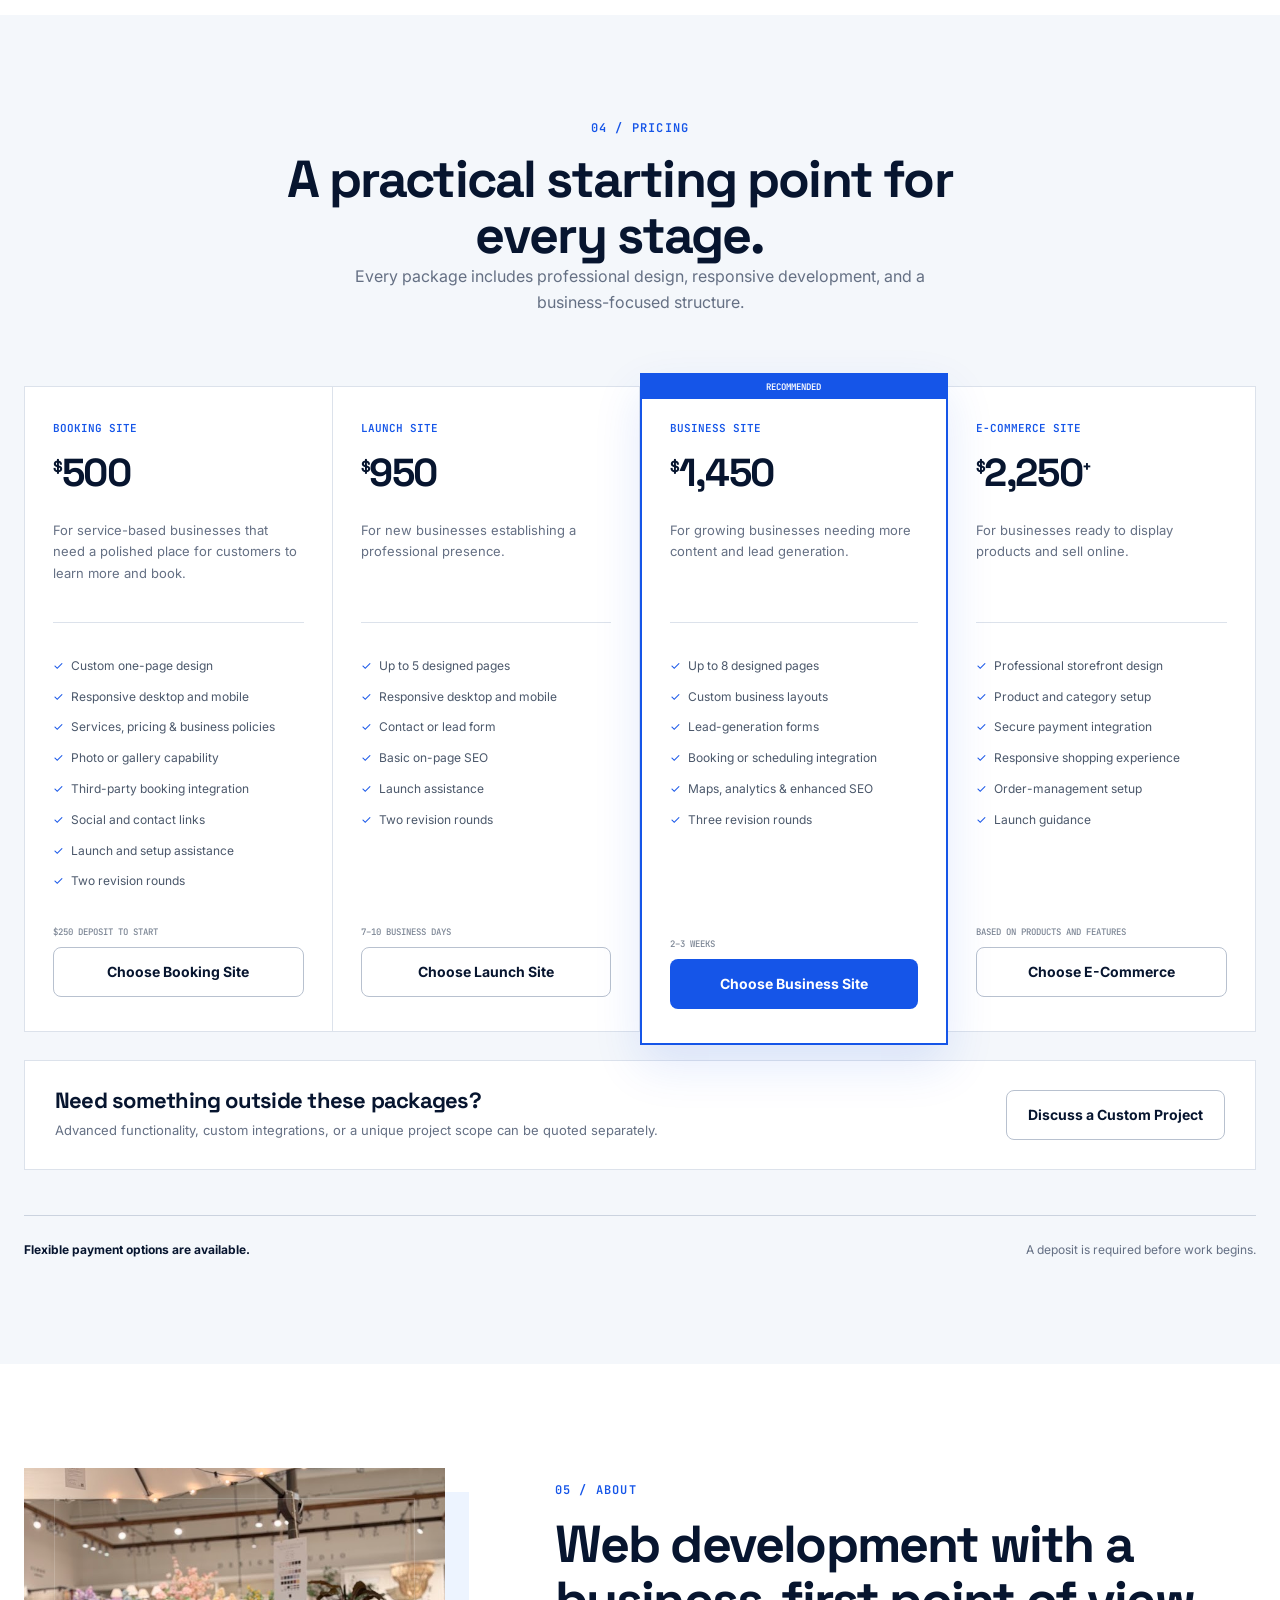
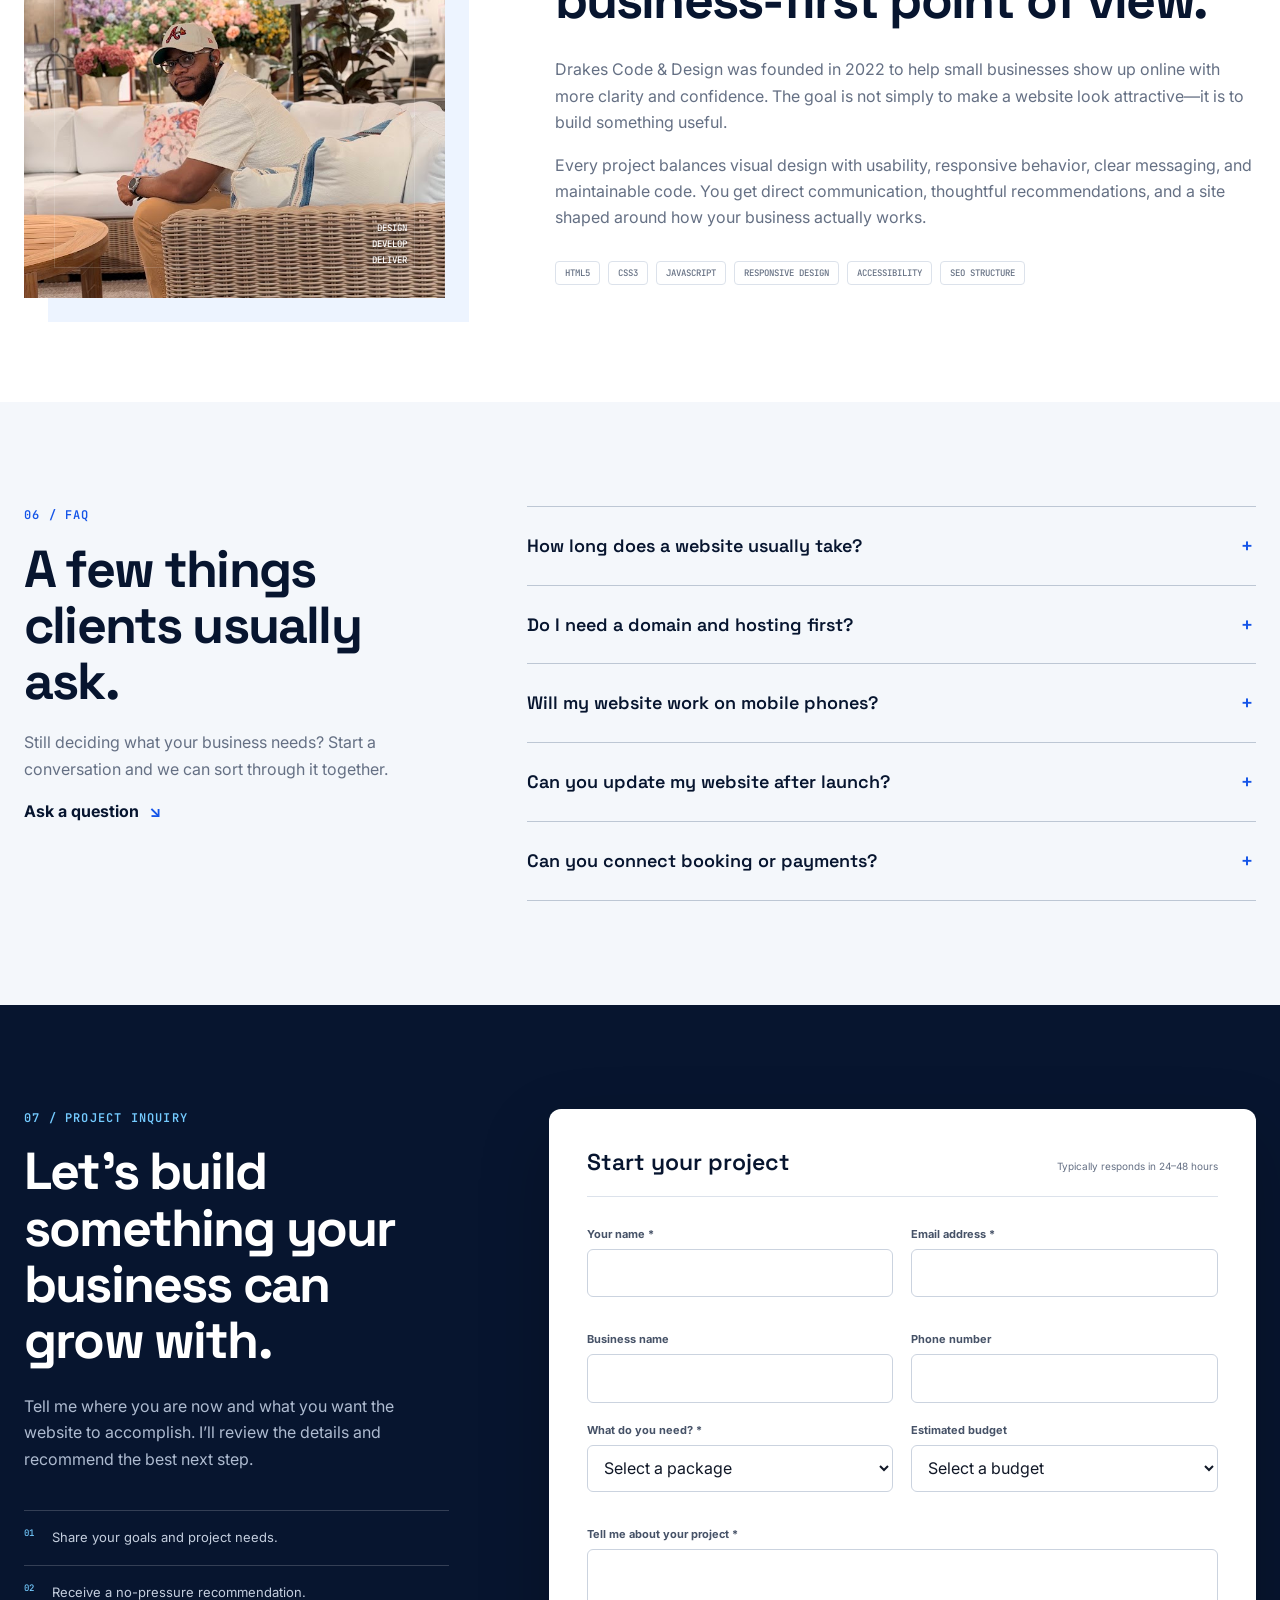
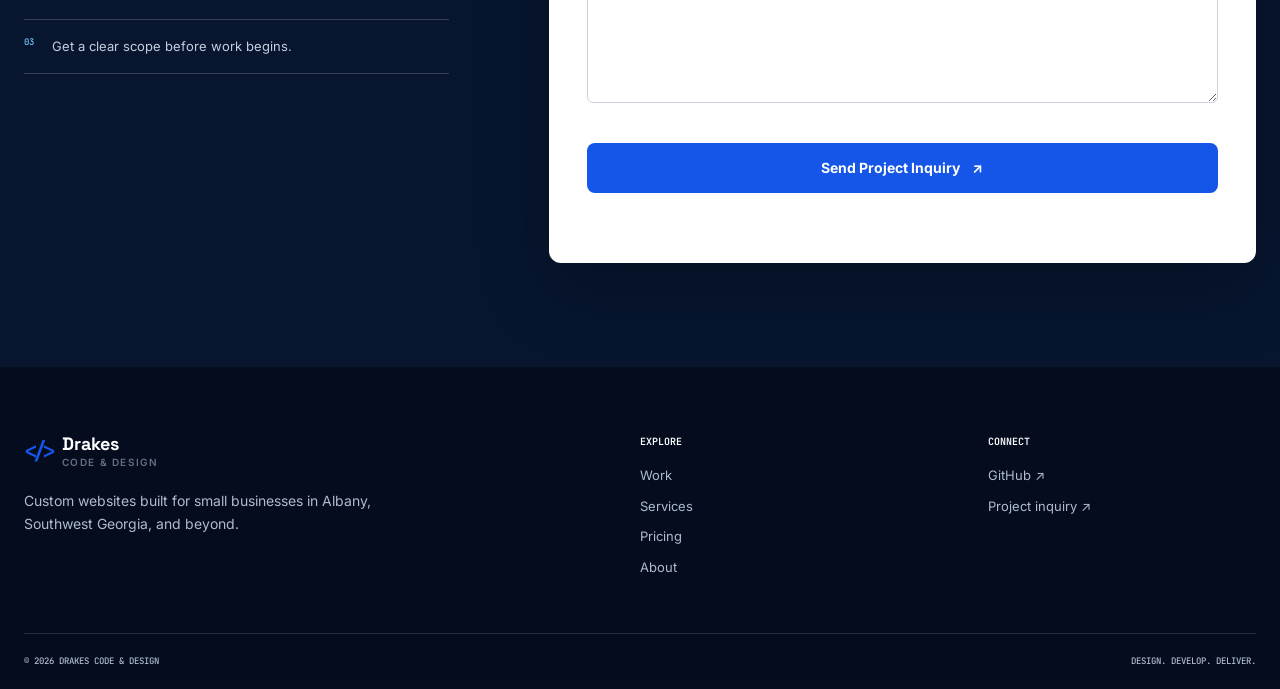
==== commit 07e9dd67: "updates" ====
--- a/index.html
+++ b/index.html
@@ -350,7 +350,7 @@
                   <li>Warm, masculine art direction</li>
                   <li>Product-led customer journey</li>
                 </ul>
-                  <a
+                <a
                   class="text-link"
                   href="https://drakescode-commits.github.io/Crown-Theory-Care/"
                   target="_blank"
@@ -390,7 +390,7 @@
                   <li>Elevated natural palette</li>
                   <li>Welcoming brand experience</li>
                 </ul>
-                 <a
+                <a
                   class="text-link"
                   href="https://drakescode-commits.github.io/Southern-Oak/"
                   target="_blank"
@@ -720,8 +720,8 @@
             <div>
               <h3>Need something outside these packages?</h3>
               <p>
-                Advanced functionality, custom integrations, or a unique
-                project scope can be quoted separately.
+                Advanced functionality, custom integrations, or a unique project
+                scope can be quoted separately.
               </p>
             </div>
             <div>
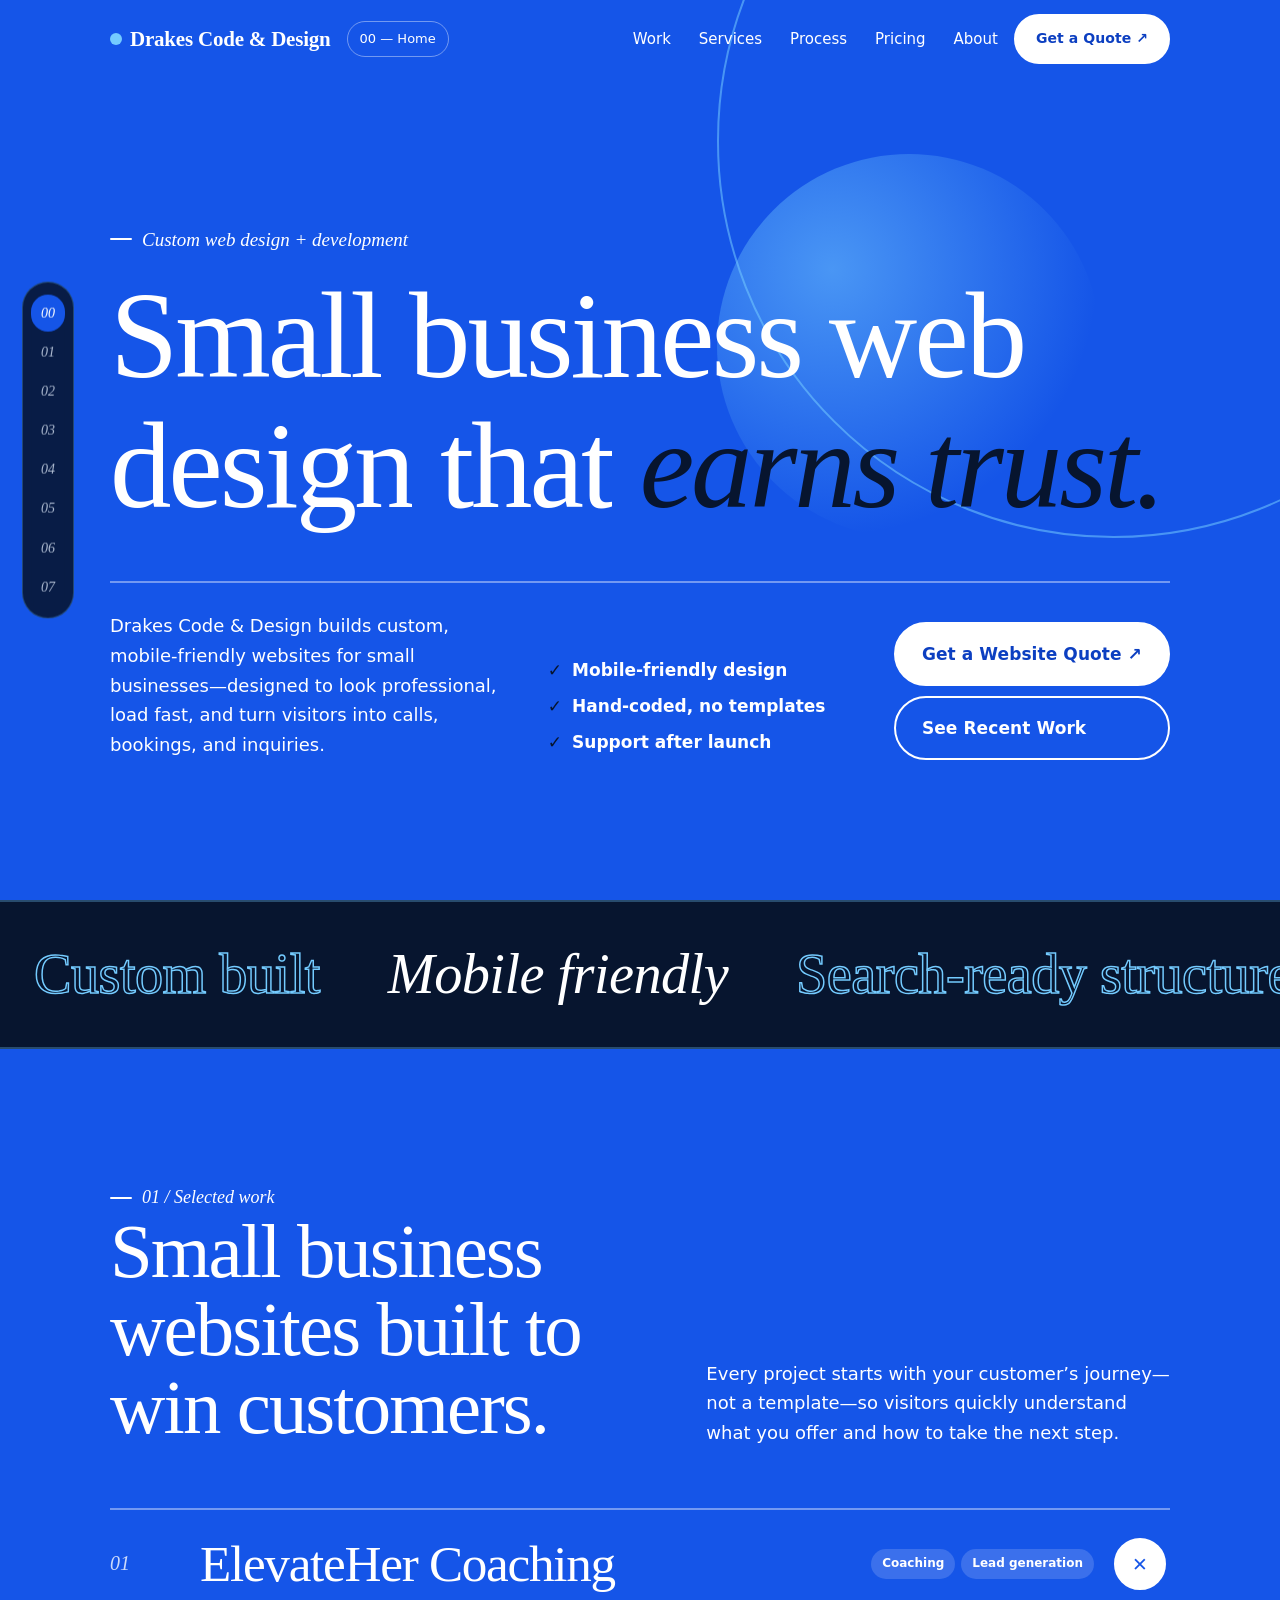
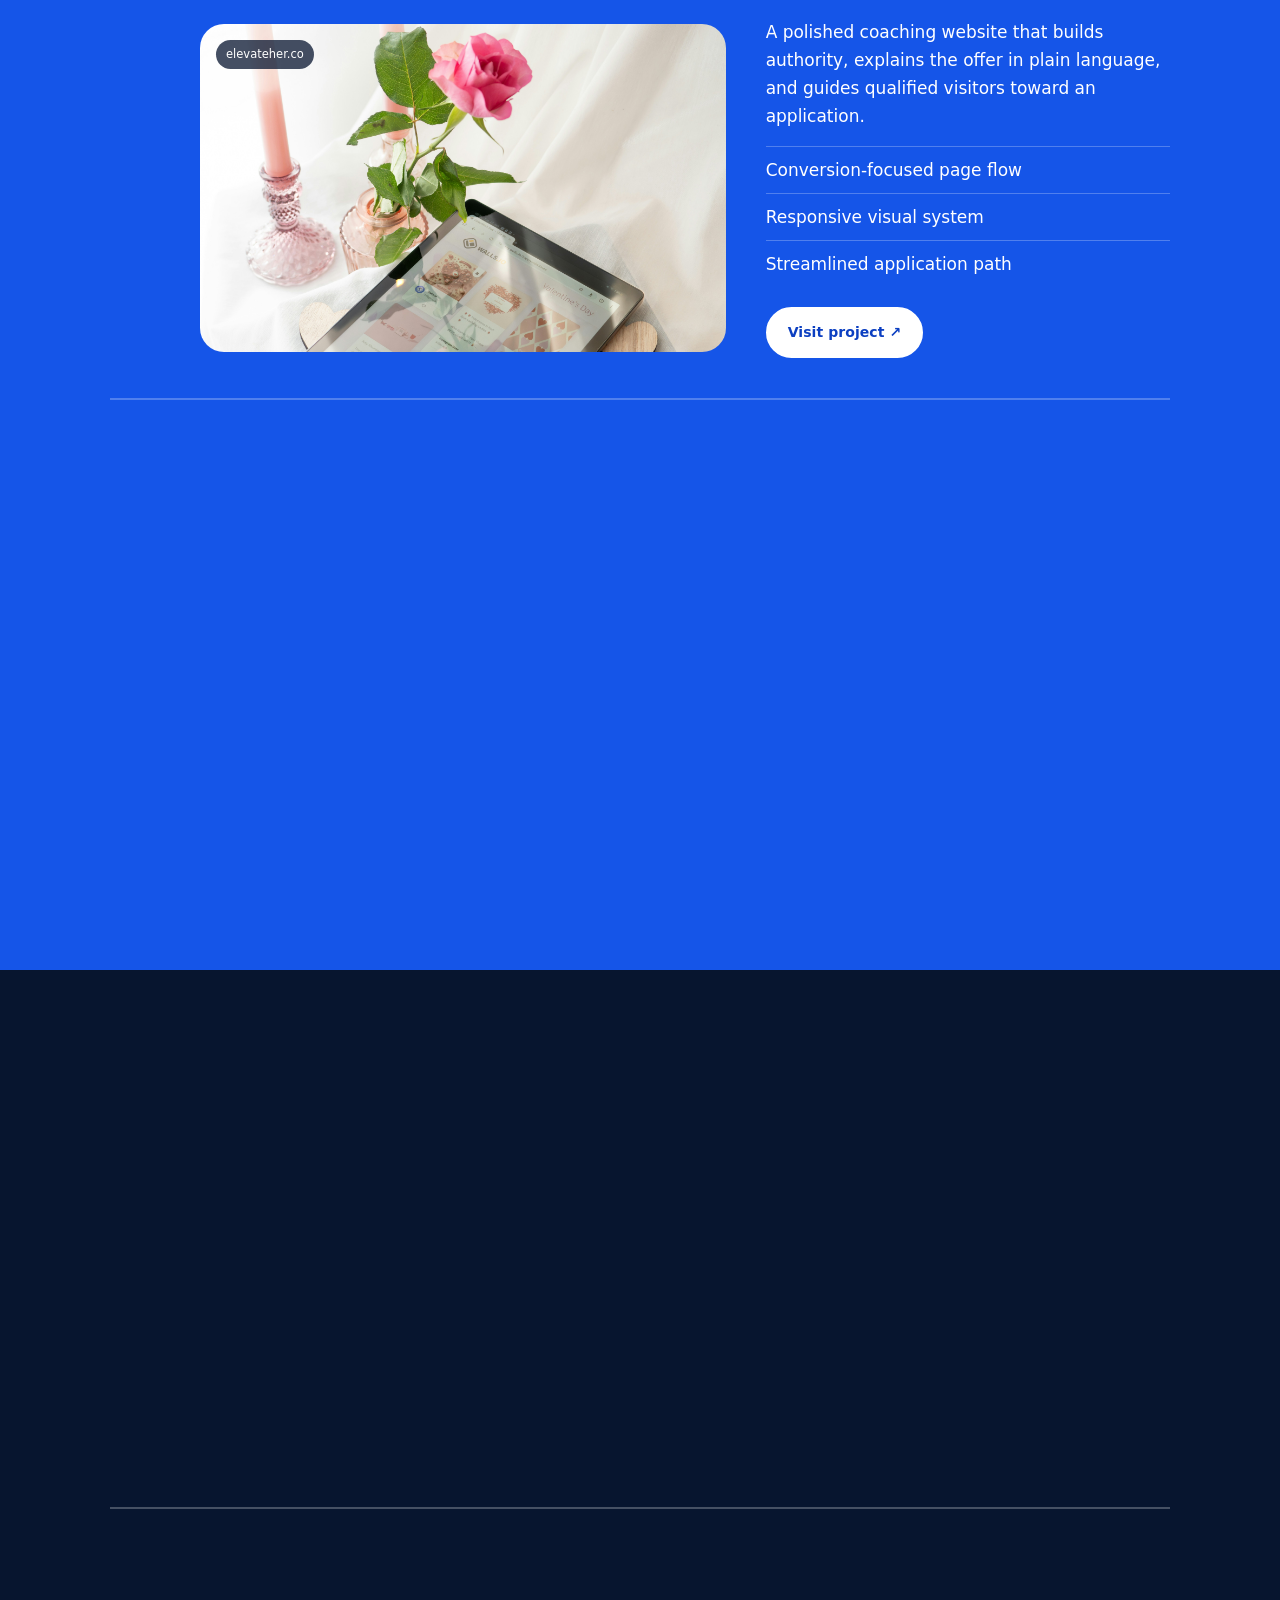
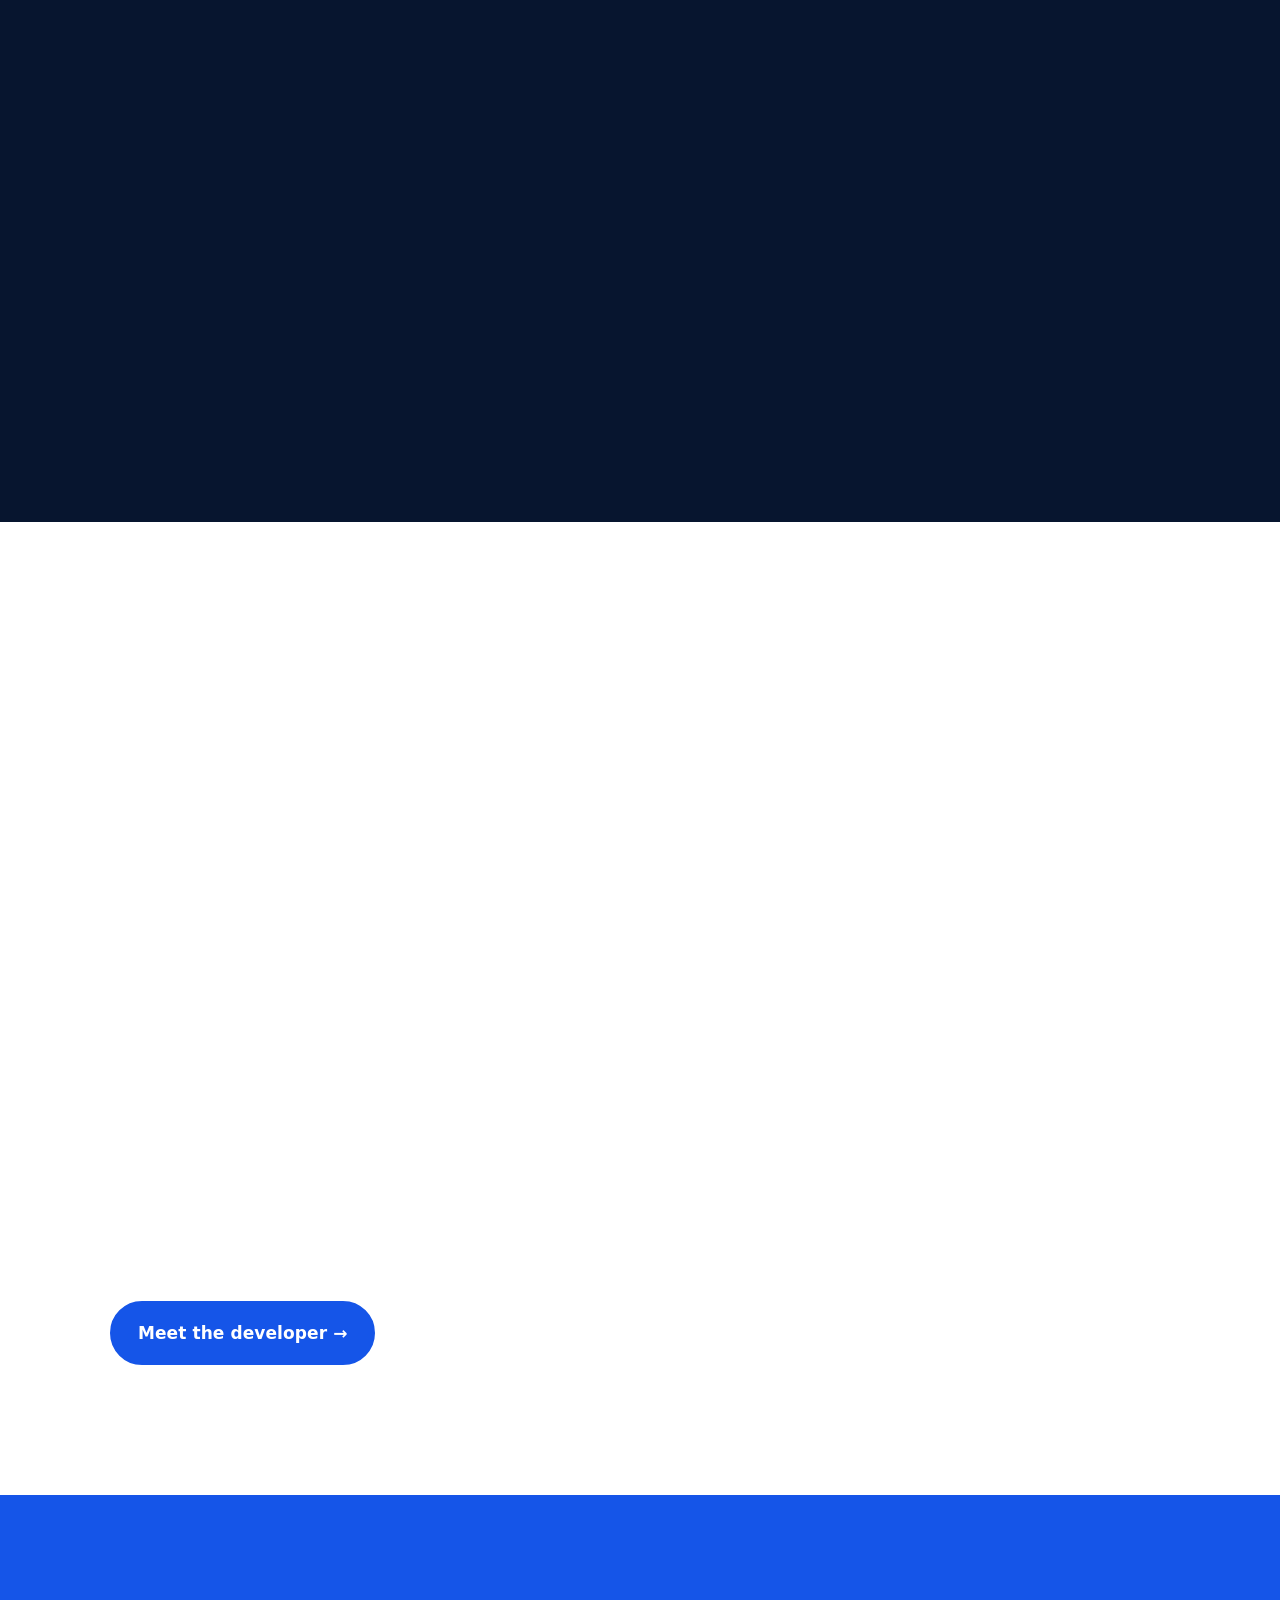
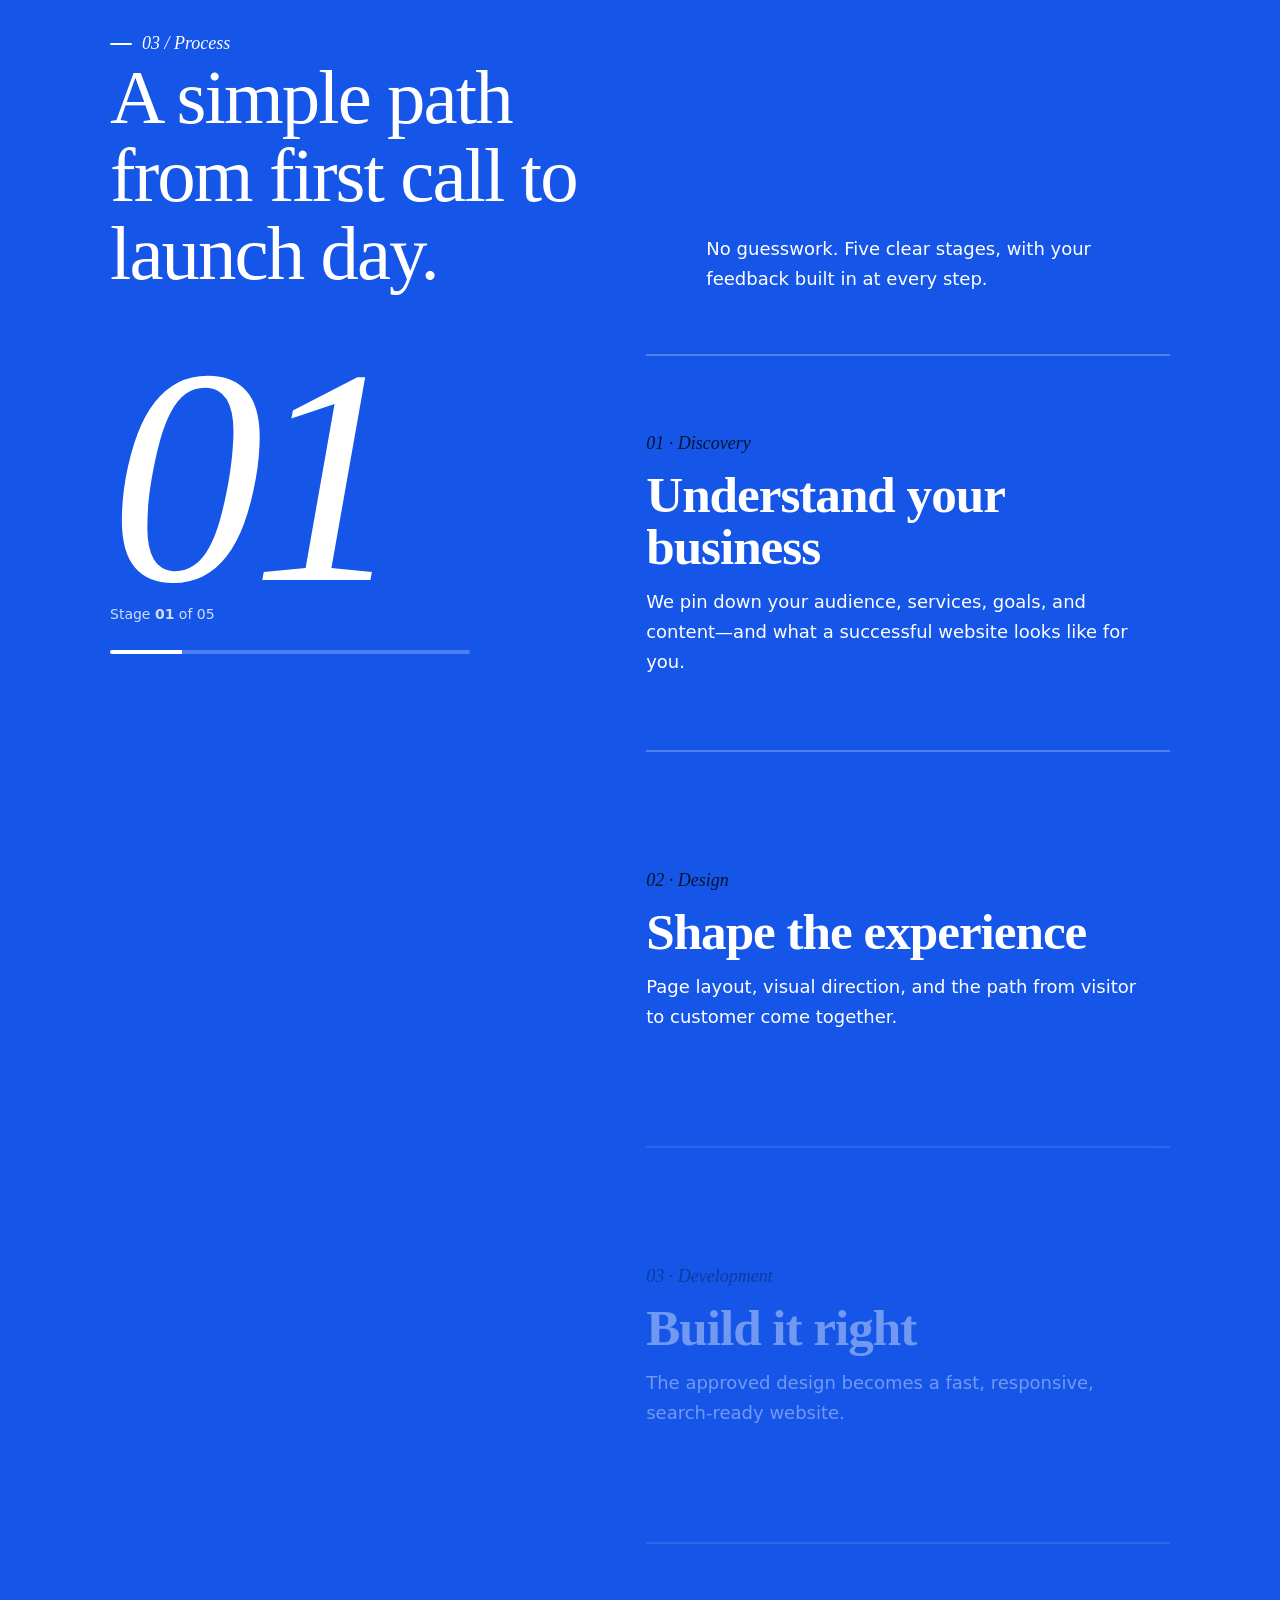
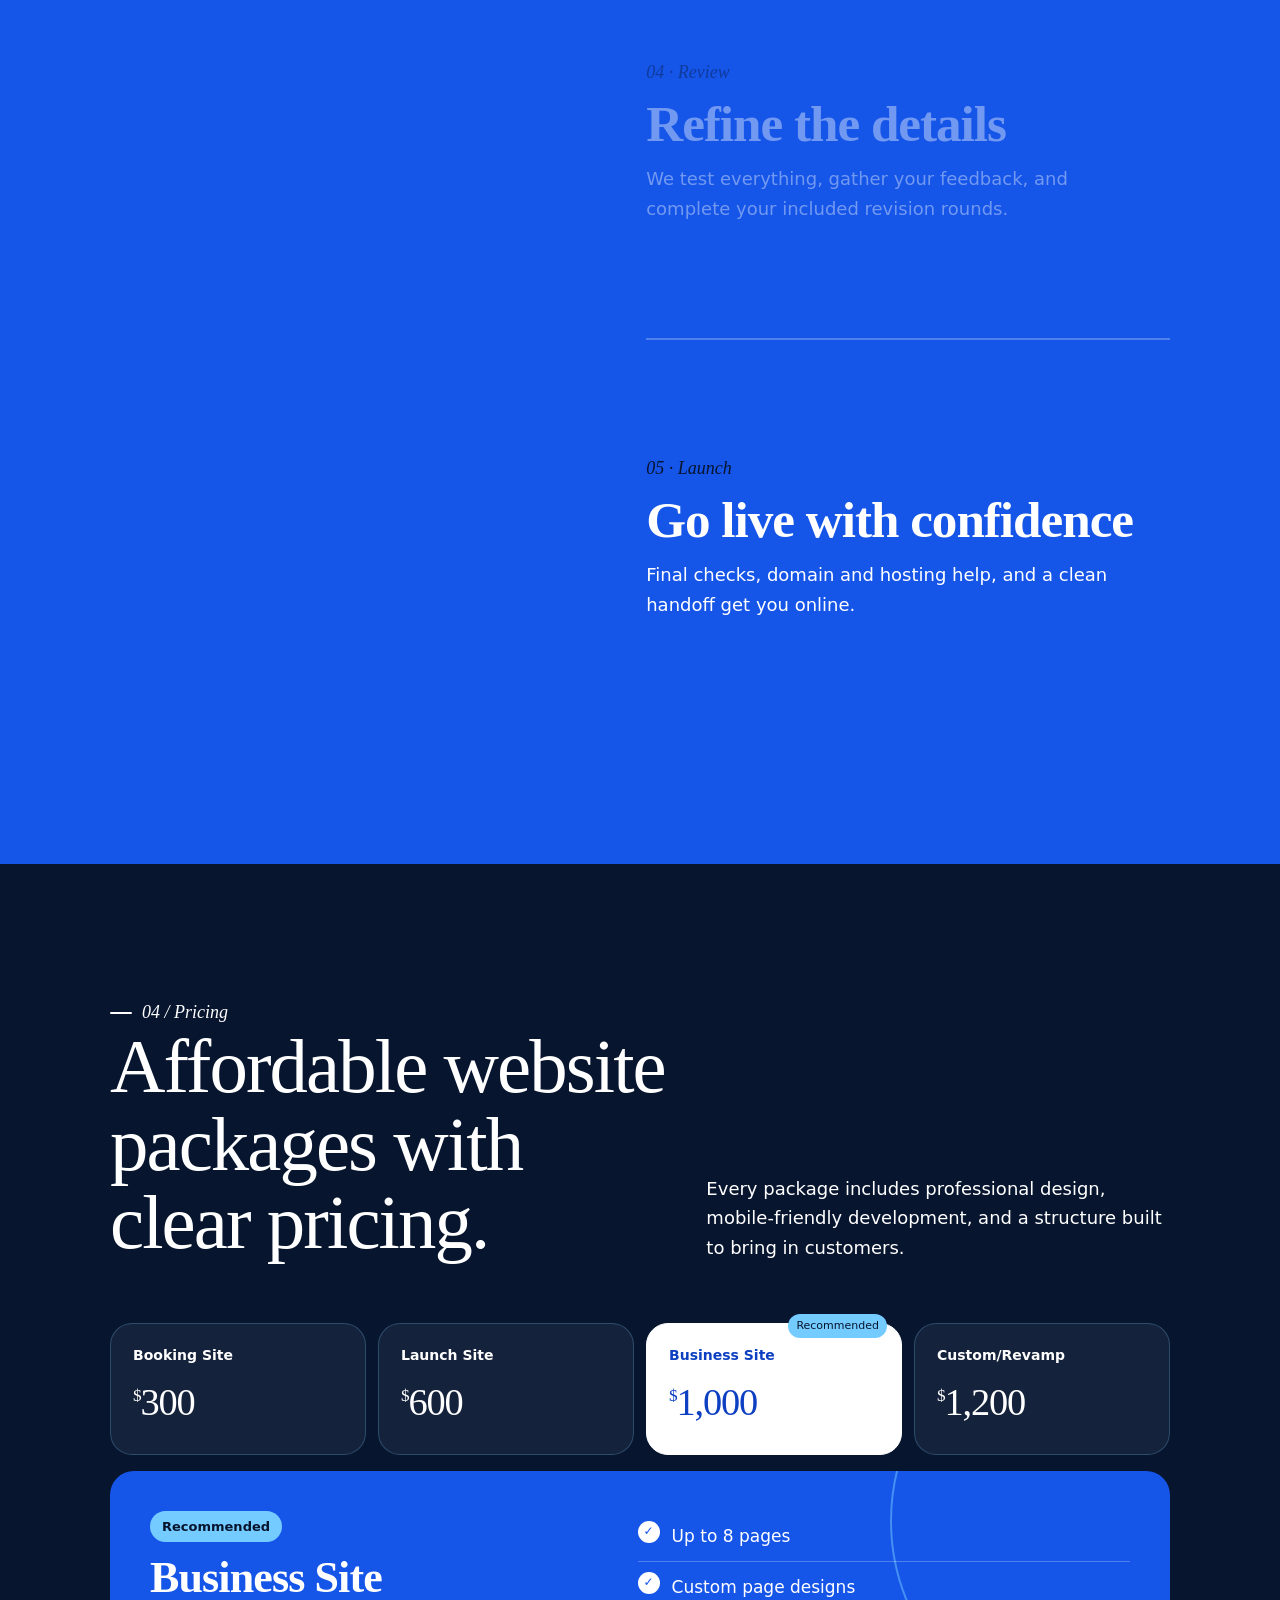
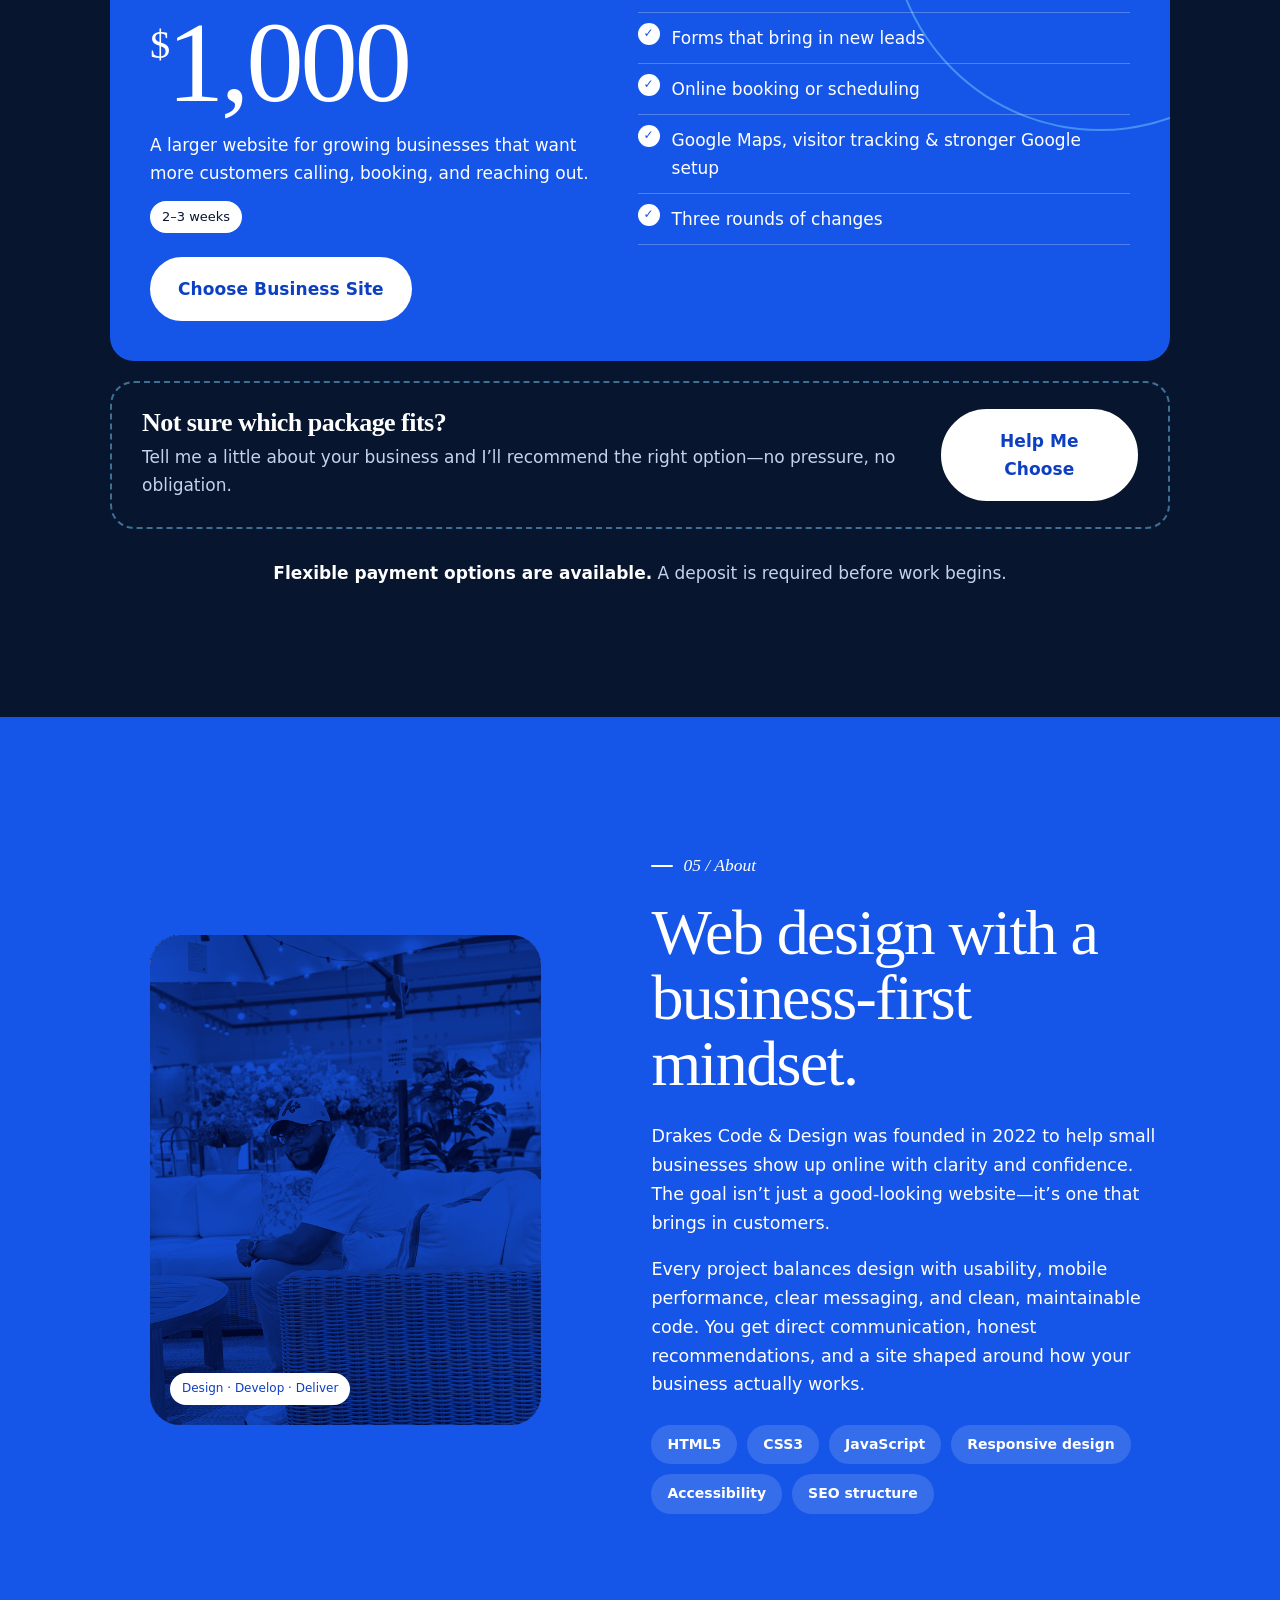
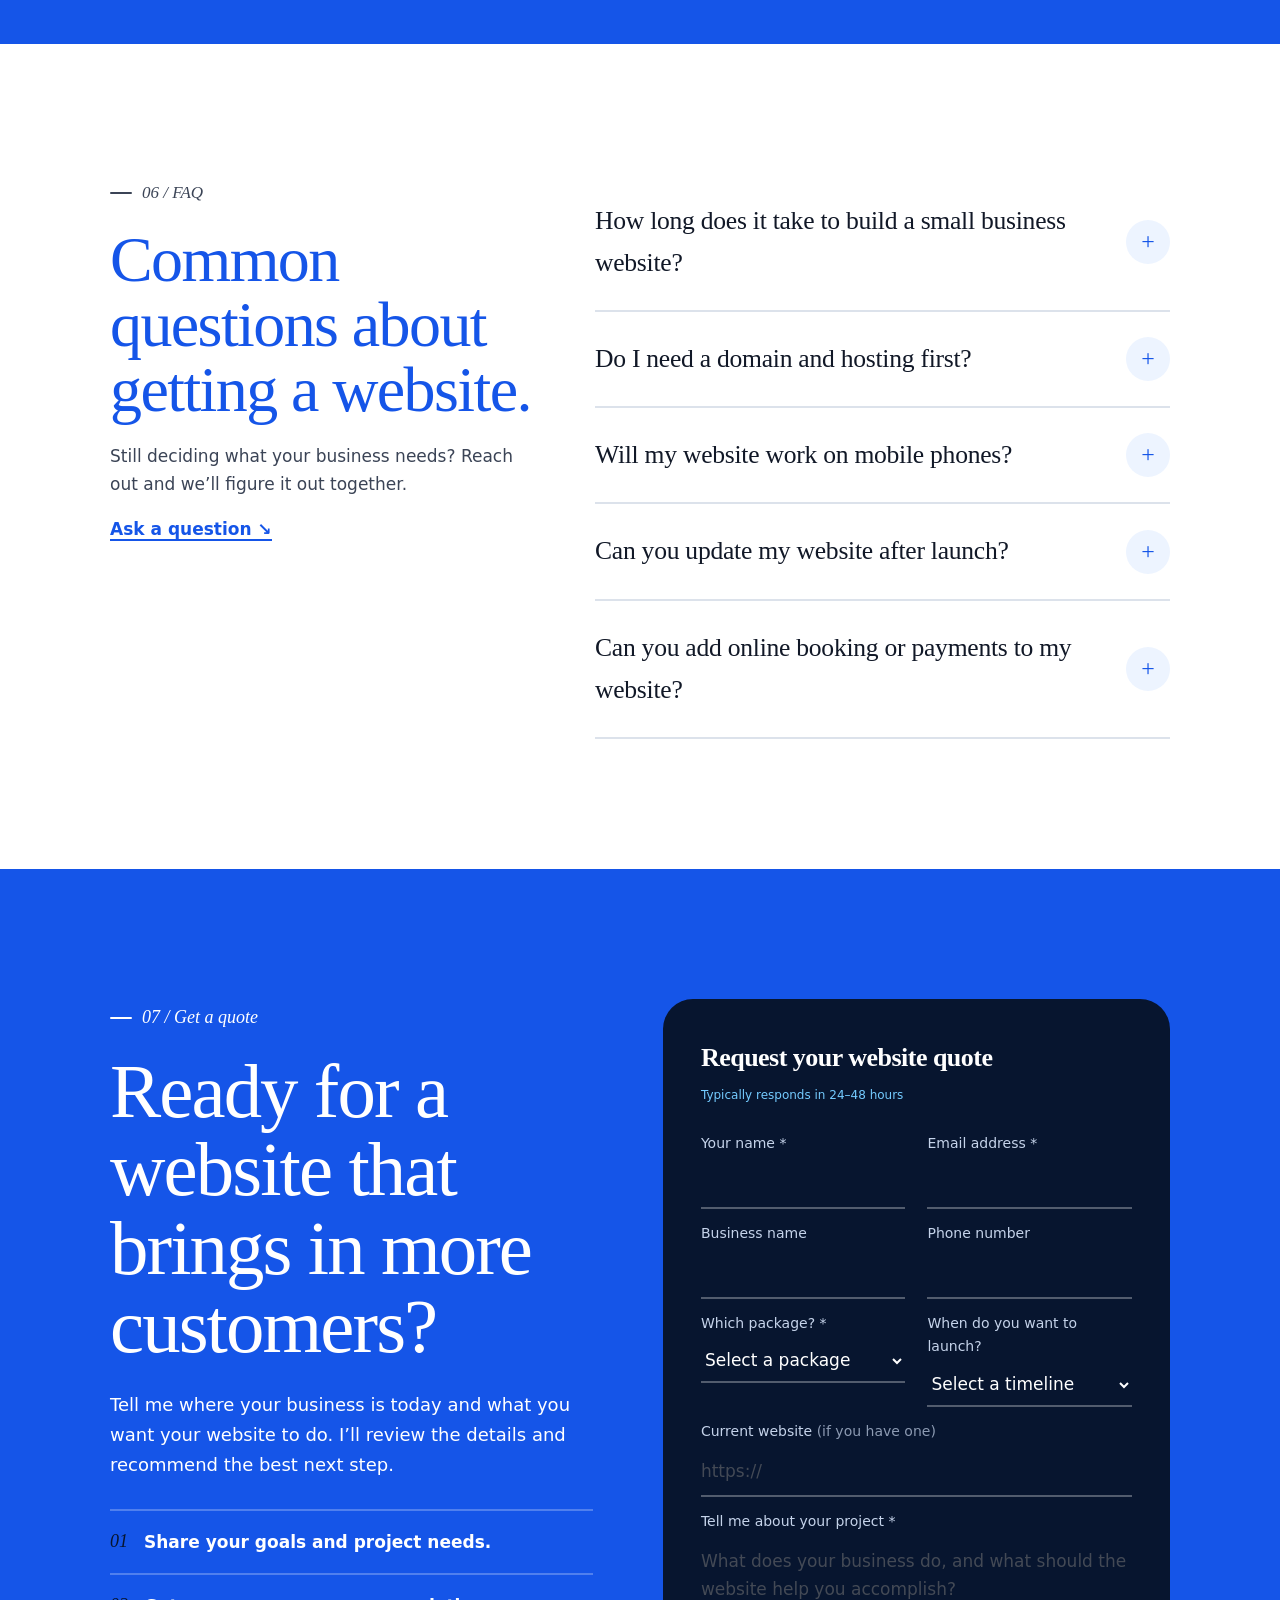
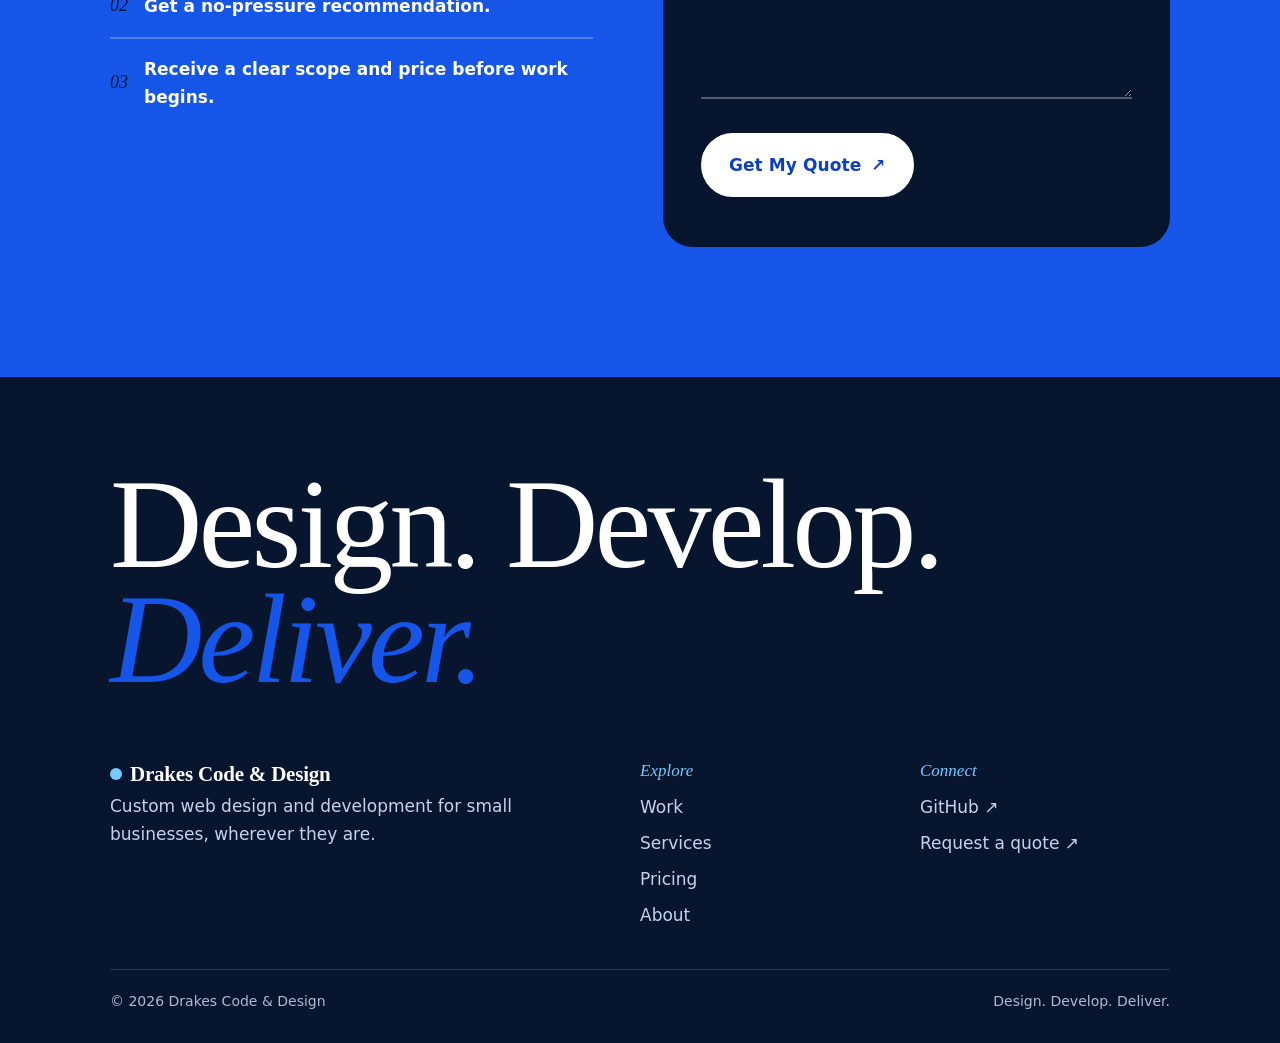
==== commit 7832e5db: "Redesign 2026" ====
--- a/index.html
+++ b/index.html
@@ -1,12 +1,13 @@
+
 <!doctype html>
 <html lang="en">
   <head>
     <meta charset="utf-8" />
     <meta name="viewport" content="width=device-width, initial-scale=1" />
-    <title>Web Design in Southwest Georgia | Drakes Code &amp; Design</title>
+    <title>Custom Web Design for Small Businesses | Drakes Code &amp; Design</title>
     <meta
       name="description"
-      content="Custom web design and front-end development for small businesses in Albany, Southwest Georgia, and beyond. Responsive websites built to earn trust and support growth."
+      content="Custom, mobile-friendly websites for small businesses. Clear packages from $300, fast turnaround, and direct one-on-one support. Get a quote today."
     />
     <meta name="author" content="Drakes Code & Design" />
     <meta name="robots" content="index, follow, max-image-preview:large" />
@@ -14,26 +15,23 @@
     <link rel="canonical" href="https://www.drakescode.com/" />
     <meta
       property="og:title"
-      content="Web Design in Southwest Georgia | Drakes Code &amp; Design"
+      content="Custom Web Design for Small Businesses | Drakes Code &amp; Design"
     />
     <meta
       property="og:description"
-      content="Business-first web design and front-end development for small businesses in Albany, Southwest Georgia, and beyond."
+      content="Custom, mobile-friendly websites built to help small businesses earn trust and win more customers. Clear packages from $300."
     />
     <meta property="og:type" content="website" />
     <meta property="og:url" content="https://www.drakescode.com/" />
-    <meta
-      property="og:image"
-      content="https://www.drakescode.com/images/logo.png"
-    />
+    <meta property="og:image" content="https://www.drakescode.com/images/logo.png" />
     <meta name="twitter:card" content="summary_large_image" />
     <meta
       name="twitter:title"
-      content="Web Design in Southwest Georgia | Drakes Code &amp; Design"
+      content="Custom Web Design for Small Businesses | Drakes Code &amp; Design"
     />
     <meta
       name="twitter:description"
-      content="Custom, responsive websites for small businesses in Southwest Georgia and beyond."
+      content="Custom, mobile-friendly websites for small businesses—designed to earn trust and turn visitors into customers."
     />
     <link rel="icon" href="assets/favicon.png" type="image/png" />
     <link rel="preconnect" href="https://fonts.googleapis.com" />
@@ -42,7 +40,7 @@
       href="https://fonts.googleapis.com/css2?family=Inter:wght@400;500;600;700&family=JetBrains+Mono:wght@500;600&family=Space+Grotesk:wght@500;600;700&display=swap"
       rel="stylesheet"
     />
-    <link rel="stylesheet" href="styles.css" />
+    <link rel="stylesheet" href="/styles.css" />
     <link rel="stylesheet" href="responsive.css" />
     <script src="script.js" defer></script>
     <script type="application/ld+json">
@@ -54,22 +52,15 @@
         "url": "https://www.drakescode.com/",
         "logo": "https://www.drakescode.com/images/logo.png",
         "image": "https://www.drakescode.com/images/logo.png",
-        "description": "Custom web design and front-end development for small businesses in Albany, Southwest Georgia, and beyond.",
-        "areaServed": [
-          {
-            "@type": "City",
-            "name": "Albany",
-            "containedInPlace": { "@type": "State", "name": "Georgia" }
-          },
-          { "@type": "AdministrativeArea", "name": "Southwest Georgia" },
-          { "@type": "State", "name": "Georgia" },
-          { "@type": "Country", "name": "United States" }
-        ],
+        "description": "Custom web design and development for small businesses—mobile-friendly websites built to earn trust and win more customers.",
+        "foundingDate": "2022",
+        "areaServed": { "@type": "Country", "name": "United States" },
+        "priceRange": "$300–$1,200",
         "serviceType": [
           "Custom Web Design",
-          "Front-End Development",
+          "Website Development",
           "Small Business Websites",
-          "E-Commerce Websites",
+          "Booking Websites",
           "Website Redesign",
           "Website Maintenance"
         ],
@@ -77,917 +68,945 @@
       }
     </script>
   </head>
-  <body>
+  <body class="c7">
     <a class="skip-link" href="#main">Skip to main content</a>
-    <header class="site-header" data-header>
-      <div class="container nav-wrap">
-        <a class="brand" href="#home" aria-label="Drakes Code and Design home"
-          ><span class="brand-icon" aria-hidden="true">&lt;/&gt;</span
-          ><span
-            ><strong>Drakes</strong><small>Code &amp; Design</small></span
-          ></a
-        >
-        <nav class="desktop-nav" aria-label="Primary">
-          <a href="#work">Work</a><a href="#services">Services</a
-          ><a href="#process">Process</a><a href="#pricing">Pricing</a
-          ><a href="#about">About</a>
-        </nav>
-        <a class="btn btn-primary nav-cta" href="#contact"
-          >Start a Project <span aria-hidden="true">↗</span></a
-        >
-        <button
-          class="menu-button"
-          type="button"
-          aria-expanded="false"
-          aria-controls="mobile-nav"
-          aria-label="Open menu"
-        >
-          <span></span><span></span><span></span>
-        </button>
-      </div>
-      <nav class="mobile-nav" id="mobile-nav" aria-label="Mobile" hidden>
-        <a href="#work">Work</a><a href="#services">Services</a
-        ><a href="#process">Process</a><a href="#pricing">Pricing</a
-        ><a href="#about">About</a><a href="#contact">Start a Project</a>
+    <div id="app">
+
+      <!-- ========== HEADER / NAVIGATION ========== -->
+      <header class="top">
+        <div class="wrap">
+          <a class="brand" href="#home" aria-label="Drakes Code and Design home">
+            <span aria-hidden="true"></span>
+            Drakes Code &amp; Design
+          </a>
+          <span class="where" aria-hidden="true">00 — Home</span>
+          <nav aria-label="Primary">
+            <a href="#work">Work</a>
+            <a href="#services">Services</a>
+            <a href="#process">Process</a>
+            <a href="#pricing">Pricing</a>
+            <a href="#about">About</a>
+          </nav>
+          <a class="pill" href="#contact">Get a Quote ↗</a>
+          <button class="burger" type="button" aria-expanded="false" aria-controls="c7-sheet">
+            Menu
+          </button>
+        </div>
+      </header>
+
+      <!-- ========== MOBILE MENU ========== -->
+      <nav class="sheet" id="c7-sheet" aria-label="Mobile">
+        <a href="#work">Work</a>
+        <a href="#services">Services</a>
+        <a href="#process">Process</a>
+        <a href="#pricing">Pricing</a>
+        <a href="#about">About</a>
+        <a href="#contact">Get a Quote</a>
       </nav>
-    </header>
-
-    <main id="main">
-      <section class="hero" id="home">
-        <div class="container hero-grid">
-          <div class="hero-copy reveal">
-            <p class="eyebrow"><span></span> Web design + development</p>
-            <h1>Your business deserves a website that <em>earns trust.</em></h1>
-            <p class="hero-lede">
-              Custom websites for small businesses in Albany, Southwest Georgia,
-              and beyond—thoughtfully designed, cleanly built, and focused on
-              making the next customer feel confident choosing you.
+
+      <!-- ========== SIDE SECTION INDEX ========== -->
+      <nav class="sidx" aria-label="Section index">
+        <a href="#home">
+          <b>00</b>
+          <span>Home</span>
+        </a>
+        <a href="#work">
+          <b>01</b>
+          <span>Work</span>
+        </a>
+        <a href="#services">
+          <b>02</b>
+          <span>Services</span>
+        </a>
+        <a href="#process">
+          <b>03</b>
+          <span>Process</span>
+        </a>
+        <a href="#pricing">
+          <b>04</b>
+          <span>Pricing</span>
+        </a>
+        <a href="#about">
+          <b>05</b>
+          <span>About</span>
+        </a>
+        <a href="#faq">
+          <b>06</b>
+          <span>FAQ</span>
+        </a>
+        <a href="#contact">
+          <b>07</b>
+          <span>Contact</span>
+        </a>
+      </nav>
+      <main id="main">
+
+        <!-- ========== HERO ========== -->
+        <section class="hero" id="home" data-l="Home">
+          <span class="orb a" aria-hidden="true"></span>
+          <span class="orb b" aria-hidden="true"></span>
+          <div class="wrap">
+            <p class="k">Custom web design + development</p>
+            <h1 aria-label="Small business web design that earns trust.">
+              <span aria-hidden="true">
+                <span class="w"><span style="animation-delay: 0.15s">Small</span></span>
+                <span class="w"><span style="animation-delay: 0.22s">business</span></span>
+                <span class="w"><span style="animation-delay: 0.29s">web</span></span>
+                <span class="w"><span style="animation-delay: 0.36s">design</span></span>
+                <span class="w"><span style="animation-delay: 0.43s">that</span></span>
+                <span class="w hl"><span style="animation-delay: 0.5s">earns</span></span>
+                <span class="w hl"><span style="animation-delay: 0.57s">trust.</span></span>
+              </span>
+            </h1>
+            <div class="hrow rv">
+              <p>
+                Drakes Code & Design builds custom, mobile-friendly websites for small
+                businesses—designed to look professional, load fast, and turn visitors into calls,
+                bookings, and inquiries.
+              </p>
+              <ul aria-label="Project benefits">
+                <li>Mobile-friendly design</li>
+                <li>Hand-coded, no templates</li>
+                <li>Support after launch</li>
+              </ul>
+              <div class="btns">
+                <a class="pill" href="#contact">Get a Website Quote ↗</a>
+                <a class="pill o" href="#work">See Recent Work</a>
+              </div>
+            </div>
+          </div>
+        </section>
+
+        <!-- ========== SCROLLING CAPABILITIES BAND ========== -->
+        <section class="mq" aria-label="Website capabilities">
+          <div>
+            <span>Custom built</span>
+            <span>Mobile friendly</span>
+            <span>Search-ready structure</span>
+            <span>Ongoing support</span>
+            <span>Flexible payments</span>
+            <span aria-hidden="true">Custom built</span>
+            <span aria-hidden="true">Mobile friendly</span>
+            <span aria-hidden="true">Search-ready structure</span>
+            <span aria-hidden="true">Ongoing support</span>
+            <span aria-hidden="true">Flexible payments</span>
+            <span aria-hidden="true">Custom built</span>
+            <span aria-hidden="true">Mobile friendly</span>
+            <span aria-hidden="true">Search-ready structure</span>
+            <span aria-hidden="true">Ongoing support</span>
+            <span aria-hidden="true">Flexible payments</span>
+            <span aria-hidden="true">Custom built</span>
+            <span aria-hidden="true">Mobile friendly</span>
+            <span aria-hidden="true">Search-ready structure</span>
+            <span aria-hidden="true">Ongoing support</span>
+            <span aria-hidden="true">Flexible payments</span>
+          </div>
+        </section>
+
+        <!-- ========== 01 — SELECTED WORK ========== -->
+        <section class="s" id="work" data-l="Selected work">
+          <div class="wrap">
+            <div class="sh rv">
+              <div>
+                <p class="k">01 / Selected work</p>
+                <h2>Small business websites built to win customers.</h2>
+              </div>
+              <p>
+                Every project starts with your customer’s journey—not a template—so visitors quickly
+                understand what you offer and how to take the next step.
+              </p>
+            </div>
+            <div class="plist">
+              <article class="pr rv" data-open="true">
+                <button type="button" aria-expanded="true" aria-controls="c7p0">
+                  <span class="n">01</span>
+                  <span class="t">ElevateHer Coaching</span>
+                  <span class="tg">
+                    <span>Coaching</span>
+                    <span>Lead generation</span>
+                  </span>
+                  <span class="pl" aria-hidden="true">+</span>
+                </button>
+                <div class="body" id="c7p0">
+                  <div>
+                    <div class="inner">
+                      <a
+                        class="media"
+                        href="https://drakescode-commits.github.io/elevateher.github.io/"
+                        target="_blank"
+                        rel="noopener noreferrer"
+                        aria-label="View ElevateHer Coaching website"
+                        tabindex="0"
+                      >
+                        <img
+                          src="images/elevateHER.jpg"
+                          alt="ElevateHer Coaching website homepage design with a professional portrait of the coach"
+                          loading="lazy"
+                        />
+                        <span class="lab">elevateher.co</span>
+                      </a>
+                      <div>
+                        <p>
+                          A polished coaching website that builds authority, explains the offer in
+                          plain language, and guides qualified visitors toward an application.
+                        </p>
+                        <ul>
+                          <li>Conversion-focused page flow</li>
+                          <li>Responsive visual system</li>
+                          <li>Streamlined application path</li>
+                        </ul>
+                        <a
+                          class="pill"
+                          href="https://drakescode-commits.github.io/elevateher.github.io/"
+                          target="_blank"
+                          rel="noopener noreferrer"
+                          tabindex="0"
+                        >
+                          Visit project ↗
+                        </a>
+                      </div>
+                    </div>
+                  </div>
+                </div>
+              </article>
+              <article class="pr rv" data-open="false">
+                <button type="button" aria-expanded="false" aria-controls="c7p1">
+                  <span class="n">02</span>
+                  <span class="t">Apex Mobile Detailing</span>
+                  <span class="tg">
+                    <span>Local service</span>
+                    <span>Booking</span>
+                  </span>
+                  <span class="pl" aria-hidden="true">+</span>
+                </button>
+                <div class="body" id="c7p1">
+                  <div>
+                    <div class="inner">
+                      <a
+                        class="media"
+                        href="https://drakescode-commits.github.io/Mobile-Detailing/"
+                        target="_blank"
+                        rel="noopener noreferrer"
+                        aria-label="View Apex Mobile Detailing website"
+                        tabindex="-1"
+                      >
+                        <img
+                          src="images/detail.jpg"
+                          alt="Close-up of a freshly detailed vehicle on the Apex Mobile Detailing website"
+                          loading="lazy"
+                        />
+                        <span class="lab">dripdetailing.com</span>
+                      </a>
+                      <div>
+                        <p>
+                          A local service website that earns trust fast, makes detailing packages
+                          easy to compare, and moves customers straight to booking.
+                        </p>
+                        <ul>
+                          <li>Service-first navigation</li>
+                          <li>Mobile booking path</li>
+                          <li>Local business positioning</li>
+                        </ul>
+                        <a
+                          class="pill"
+                          href="https://drakescode-commits.github.io/Mobile-Detailing/"
+                          target="_blank"
+                          rel="noopener noreferrer"
+                          tabindex="-1"
+                        >
+                          Visit project ↗
+                        </a>
+                      </div>
+                    </div>
+                  </div>
+                </div>
+              </article>
+              <article class="pr rv" data-open="false">
+                <button type="button" aria-expanded="false" aria-controls="c7p2">
+                  <span class="n">03</span>
+                  <span class="t">Fit For U</span>
+                  <span class="tg">
+                    <span>Fitness</span>
+                    <span>Landing page</span>
+                  </span>
+                  <span class="pl" aria-hidden="true">+</span>
+                </button>
+                <div class="body" id="c7p2">
+                  <div>
+                    <div class="inner">
+                      <a
+                        class="media"
+                        href="https://drakescode-commits.github.io/FitForU/"
+                        target="_blank"
+                        rel="noopener noreferrer"
+                        aria-label="View Fit For U website"
+                        tabindex="-1"
+                      >
+                        <img
+                          src="images/fit-for-u-concept.png"
+                          alt="Athlete training in a modern gym on the Fit For U fitness landing page"
+                          loading="lazy"
+                        />
+                        <span class="lab">fitforu.com</span>
+                      </a>
+                      <div>
+                        <p>
+                          A high-energy fitness landing page that organizes training programs
+                          clearly and makes it easy for new clients to sign up.
+                        </p>
+                        <ul>
+                          <li>High-energy art direction</li>
+                          <li>Program-led content</li>
+                          <li>Inquiry-focused calls to action</li>
+                        </ul>
+                        <a
+                          class="pill"
+                          href="https://drakescode-commits.github.io/FitForU/"
+                          target="_blank"
+                          rel="noopener noreferrer"
+                          tabindex="-1"
+                        >
+                          Visit project ↗
+                        </a>
+                      </div>
+                    </div>
+                  </div>
+                </div>
+              </article>
+              <article class="pr rv" data-open="false">
+                <button type="button" aria-expanded="false" aria-controls="c7p3">
+                  <span class="n">04</span>
+                  <span class="t">Crown Theory Grooming</span>
+                  <span class="tg">
+                    <span>Men's grooming</span>
+                    <span>Brand concept</span>
+                  </span>
+                  <span class="pl" aria-hidden="true">+</span>
+                </button>
+                <div class="body" id="c7p3">
+                  <div>
+                    <div class="inner">
+                      <a
+                        class="media"
+                        href="https://drakescode-commits.github.io/Crown-Theory-Care/"
+                        target="_blank"
+                        rel="noopener noreferrer"
+                        aria-label="View Crown Theory Grooming website"
+                        tabindex="-1"
+                      >
+                        <img
+                          src="images/crown-theory-grooming.png"
+                          alt="Crown Theory Grooming online store concept featuring premium hair and scalp-care products"
+                          loading="lazy"
+                        />
+                        <span class="lab">crown theory / preview</span>
+                      </a>
+                      <div>
+                        <p>
+                          An upscale online grooming brand for African American hair care, pairing
+                          premium hair and scalp products with clean packaging, rich earthy tones,
+                          and textured-hair imagery.
+                        </p>
+                        <ul>
+                          <li>Premium product positioning</li>
+                          <li>Warm, masculine art direction</li>
+                          <li>Product-led shopping journey</li>
+                        </ul>
+                        <a
+                          class="pill"
+                          href="https://drakescode-commits.github.io/Crown-Theory-Care/"
+                          target="_blank"
+                          rel="noopener noreferrer"
+                          tabindex="-1"
+                        >
+                          Visit project ↗
+                        </a>
+                      </div>
+                    </div>
+                  </div>
+                </div>
+              </article>
+              <article class="pr rv" data-open="false">
+                <button type="button" aria-expanded="false" aria-controls="c7p4">
+                  <span class="n">05</span>
+                  <span class="t">Southern Oak</span>
+                  <span class="tg">
+                    <span>Southern lifestyle</span>
+                    <span>Small business</span>
+                  </span>
+                  <span class="pl" aria-hidden="true">+</span>
+                </button>
+                <div class="body" id="c7p4">
+                  <div>
+                    <div class="inner">
+                      <a
+                        class="media"
+                        href="https://drakescode-commits.github.io/Southern-Oak/"
+                        target="_blank"
+                        rel="noopener noreferrer"
+                        aria-label="View Southern Oak website"
+                        tabindex="-1"
+                      >
+                        <img
+                          src="images/southern-oak.png"
+                          alt="Southern Oak lifestyle brand website with natural oak furniture, neutral decor, and greenery"
+                          loading="lazy"
+                        />
+                        <span class="lab">southern oak / preview</span>
+                      </a>
+                      <div>
+                        <p>
+                          A warm, refined Southern lifestyle brand with an upscale rustic
+                          feel—natural wood textures, earthy neutrals, and subtle greenery that make
+                          visitors feel at home.
+                        </p>
+                        <ul>
+                          <li>Warm editorial art direction</li>
+                          <li>Elevated natural palette</li>
+                          <li>Welcoming brand experience</li>
+                        </ul>
+                        <a
+                          class="pill"
+                          href="https://drakescode-commits.github.io/Southern-Oak/"
+                          target="_blank"
+                          rel="noopener noreferrer"
+                          tabindex="-1"
+                        >
+                          Visit project ↗
+                        </a>
+                      </div>
+                    </div>
+                  </div>
+                </div>
+              </article>
+            </div>
+          </div>
+        </section>
+
+        <!-- ========== 02 — SERVICES ========== -->
+        <section class="s dark" id="services" data-l="Services">
+          <div class="wrap">
+            <div class="sh rv">
+              <div>
+                <p class="k">02 / Services</p>
+                <h2>Web design services for growing businesses.</h2>
+              </div>
+              <p>
+                Whether you need your first website or a better one, you get the right scope for
+                today—with room to grow tomorrow.
+              </p>
+            </div>
+            <div class="rows">
+              <a class="rv" href="#contact" aria-label="Ask about custom web design">
+                <span class="n">01</span>
+                <h3>Custom web design</h3>
+                <p>
+                  Layouts and visuals built around your brand, your customers, and the action you
+                  want them to take.
+                </p>
+                <span class="ar" aria-hidden="true">↗</span>
+              </a>
+              <a class="rv" href="#contact" aria-label="Ask about website development">
+                <span class="n">02</span>
+                <h3>Website development</h3>
+                <p>
+                  Fast, responsive, accessible sites hand-coded in clean HTML, CSS, and JavaScript.
+                </p>
+                <span class="ar" aria-hidden="true">↗</span>
+              </a>
+              <a class="rv" href="#contact" aria-label="Ask about website redesign and support">
+                <span class="n">03</span>
+                <h3>Website redesign &amp; support</h3>
+                <p>
+                  Modernize an outdated site and keep it running smoothly with maintenance and
+                  guidance after launch.
+                </p>
+                <span class="ar" aria-hidden="true">↗</span>
+              </a>
+            </div>
+          </div>
+        </section>
+
+        <!-- ========== WHY DRAKES ========== -->
+        <section class="s why">
+          <div class="wrap">
+            <div class="sh rv">
+              <div>
+                <p class="k">Why Drakes</p>
+                <h2>A web designer who puts your business first.</h2>
+              </div>
+              <p>
+                You work directly with the person designing and building your site—no account
+                managers, no runaround. Every decision ties back to your goals.
+              </p>
+            </div>
+            <div class="ben">
+              <article class="rv">
+                <b>01</b>
+                <h3>Custom, not cookie-cutter</h3>
+                <p>Your content and customers shape the design—not a prebuilt theme.</p>
+              </article>
+              <article class="rv">
+                <b>02</b>
+                <h3>Built for every screen</h3>
+                <p>Your site looks sharp and works smoothly on phones, tablets, and desktops.</p>
+              </article>
+              <article class="rv">
+                <b>03</b>
+                <h3>Clear communication</h3>
+                <p>
+                  A straightforward scope, regular updates, and revisions you can actually follow.
+                </p>
+              </article>
+              <article class="rv">
+                <b>04</b>
+                <h3>Support after launch</h3>
+                <p>Maintenance options keep your site current as your business changes.</p>
+              </article>
+            </div>
+            <a class="pill b" href="#about">Meet the developer →</a>
+          </div>
+        </section>
+
+        <!-- ========== 03 — PROCESS ========== -->
+        <section class="s" id="process" data-l="Process">
+          <div class="wrap">
+            <div class="sh rv">
+              <div>
+                <p class="k">03 / Process</p>
+                <h2>A simple path from first call to launch day.</h2>
+              </div>
+              <p>No guesswork. Five clear stages, with your feedback built in at every step.</p>
+            </div>
+            <div class="proc">
+              <div class="big" aria-hidden="true">
+                <span class="num">01</span>
+                <span class="of">
+                  Stage
+                  <b class="cn">01</b>
+                  of 05
+                </span>
+                <div class="bar"><i></i></div>
+              </div>
+              <ol>
+                <li class="act">
+                  <small>01 · Discovery</small>
+                  <h3>Understand your business</h3>
+                  <p>
+                    We pin down your audience, services, goals, and content—and what a successful
+                    website looks like for you.
+                  </p>
+                </li>
+                <li class="">
+                  <small>02 · Design</small>
+                  <h3>Shape the experience</h3>
+                  <p>
+                    Page layout, visual direction, and the path from visitor to customer come
+                    together.
+                  </p>
+                </li>
+                <li class="">
+                  <small>03 · Development</small>
+                  <h3>Build it right</h3>
+                  <p>The approved design becomes a fast, responsive, search-ready website.</p>
+                </li>
+                <li class="">
+                  <small>04 · Review</small>
+                  <h3>Refine the details</h3>
+                  <p>
+                    We test everything, gather your feedback, and complete your included revision
+                    rounds.
+                  </p>
+                </li>
+                <li class="">
+                  <small>05 · Launch</small>
+                  <h3>Go live with confidence</h3>
+                  <p>Final checks, domain and hosting help, and a clean handoff get you online.</p>
+                </li>
+              </ol>
+            </div>
+          </div>
+        </section>
+
+        <!-- ========== 04 — PRICING ========== -->
+        <section class="s pricing" id="pricing" data-l="Pricing">
+          <div class="wrap">
+            <div class="sh rv">
+              <div>
+                <p class="k">04 / Pricing</p>
+                <h2>Affordable website packages with clear pricing.</h2>
+              </div>
+              <p>
+                Every package includes professional design, mobile-friendly development, and a
+                structure built to bring in customers.
+              </p>
+            </div>
+            <div class="seg rv" role="tablist" aria-label="Packages">
+              <button
+                type="button"
+                role="tab"
+                id="c7t0"
+                aria-controls="c7-plan"
+                aria-selected="false"
+                tabindex="-1"
+              >
+                <span>Booking Site</span>
+                <b>
+                  <sup>$</sup>300</b>
+              </button>
+              <button
+                type="button"
+                role="tab"
+                id="c7t1"
+                aria-controls="c7-plan"
+                aria-selected="false"
+                tabindex="-1"
+              >
+                <span>Launch Site</span>
+                <b>
+                  <sup>$</sup>600</b>
+              </button>
+              <button
+                type="button"
+                role="tab"
+                id="c7t2"
+                aria-controls="c7-plan"
+                aria-selected="true"
+                tabindex="0"
+              >
+                <span>Business Site</span>
+                <b>
+                  <sup>$</sup>1,000</b>
+                <i>Recommended</i>
+              </button>
+              <button
+                type="button"
+                role="tab"
+                id="c7t3"
+                aria-controls="c7-plan"
+                aria-selected="false"
+                tabindex="-1"
+              >
+                <span>Custom/Revamp</span>
+                <b>
+                  <sup>$</sup>1,200</b>
+              </button>
+            </div>
+            <div class="plan rv" id="c7-plan" role="tabpanel" aria-labelledby="c7t2">
+              <div class="anim">
+                <span class="rec">Recommended</span>
+                <h3>Business Site</h3>
+                <div class="amt">
+                  <sup>$</sup>1,000</div>
+                <p class="d">
+                  A larger website for growing businesses that want more customers calling, booking,
+                  and reaching out.
+                </p>
+                <span class="del">2–3 weeks</span>
+                <div>
+                  <button
+                    type="button"
+                    class="pill package-button"
+                    data-service="business-site"
+                    data-budget="1000"
+                  >
+                    Choose Business Site
+                  </button>
+                </div>
+              </div>
+              <ul class="anim">
+                <li>Up to 8 pages</li>
+                <li>Custom page designs</li>
+                <li>Forms that bring in new leads</li>
+                <li>Online booking or scheduling</li>
+                <li>Google Maps, visitor tracking &amp; stronger Google setup</li>
+                <li>Three rounds of changes</li>
+              </ul>
+            </div>
+            <aside class="custom rv">
+              <div>
+                <h3>Not sure which package fits?</h3>
+                <p>
+                  Tell me a little about your business and I’ll recommend the right option—no
+                  pressure, no obligation.
+                </p>
+              </div>
+              <button
+                type="button"
+                class="pill package-button"
+                data-service="not-sure"
+                data-budget=""
+              >
+                Help Me Choose
+              </button>
+            </aside>
+            <p class="pay">
+              <strong>Flexible payment options are available.</strong>
+              A deposit is required before work begins.
             </p>
-            <div class="button-row">
-              <a class="btn btn-primary" href="#contact"
-                >Start Your Project <span aria-hidden="true">↗</span></a
-              ><a class="btn btn-secondary" href="#work">View Selected Work</a>
-            </div>
-            <ul class="hero-points" aria-label="Project benefits">
-              <li>Responsive design</li>
-              <li>Custom development</li>
-              <li>Post-launch support</li>
-            </ul>
-          </div>
-          <div
-            class="hero-studio reveal"
-            aria-label="Responsive website design preview"
-          >
-            <div class="studio-caption">
-              <span>Live project preview</span
-              ><span class="status"><i></i> Responsive</span>
-            </div>
-            <div class="browser">
-              <div class="browser-bar">
-                <i></i><i></i><i></i><span>yourbusiness.com</span>
-              </div>
-              <div class="demo-page">
-                <div class="demo-nav">
-                  <b>YOUR<span>BRAND</span></b>
-                  <div><i></i><i></i><i></i></div>
-                  <button tabindex="-1">Get started</button>
-                </div>
-                <div class="demo-hero">
-                  <div>
-                    <small>BUILT AROUND YOUR BUSINESS</small>
-                    <h2>A clearer path from visitor to customer.</h2>
-                    <p></p>
-                    <p class="short"></p>
-                    <button tabindex="-1">Learn more →</button>
+          </div>
+        </section>
+
+        <!-- ========== 05 — ABOUT ========== -->
+        <section class="s" id="about" data-l="About">
+          <div class="wrap about">
+            <figure class="duo rv">
+              <img
+                src="images/owner.jpg"
+                alt="Founder of Drakes Code &amp; Design, a small business web designer and developer"
+                loading="lazy"
+                width="683"
+                height="911"
+              />
+              <figcaption>Design · Develop · Deliver</figcaption>
+            </figure>
+            <div class="rv">
+              <p class="k">05 / About</p>
+              <h2>Web design with a business-first mindset.</h2>
+              <p>
+                Drakes Code &amp; Design was founded in 2022 to help small businesses show up online
+                with clarity and confidence. The goal isn’t just a good-looking website—it’s one
+                that brings in customers.
+              </p>
+              <p>
+                Every project balances design with usability, mobile performance, clear messaging,
+                and clean, maintainable code. You get direct communication, honest recommendations,
+                and a site shaped around how your business actually works.
+              </p>
+              <ul class="skills">
+                <li>HTML5</li>
+                <li>CSS3</li>
+                <li>JavaScript</li>
+                <li>Responsive design</li>
+                <li>Accessibility</li>
+                <li>SEO structure</li>
+              </ul>
+            </div>
+          </div>
+        </section>
+
+        <!-- ========== 06 — FAQ ========== -->
+        <section class="s faq" id="faq" data-l="FAQ">
+          <div class="wrap g">
+            <div class="rv">
+              <p class="k">06 / FAQ</p>
+              <h2>Common questions about getting a website.</h2>
+              <p>
+                Still deciding what your business needs? Reach out and we’ll figure it out together.
+              </p>
+              <a class="tl" href="#contact">Ask a question ↘</a>
+            </div>
+            <div class="rv">
+              <details>
+                <summary>How long does it take to build a small business website?</summary>
+                <p>
+                  Most small business websites take about one to three weeks. Larger custom projects
+                  can take longer depending on pages, content, and integrations.
+                </p>
+              </details>
+              <details>
+                <summary>Do I need a domain and hosting first?</summary>
+                <p>
+                  No. I’ll explain what you need and walk you through choosing a domain and the
+                  right hosting before launch.
+                </p>
+              </details>
+              <details>
+                <summary>Will my website work on mobile phones?</summary>
+                <p>
+                  Yes. Every website is built and tested for desktops, tablets, and modern mobile
+                  devices.
+                </p>
+              </details>
+              <details>
+                <summary>Can you update my website after launch?</summary>
+                <p>
+                  Yes. Ongoing maintenance can cover content updates, technical support, minor
+                  design changes, backups, and general website care.
+                </p>
+              </details>
+              <details>
+                <summary>Can you add online booking or payments to my website?</summary>
+                <p>
+                  Yes. Most third-party booking, ordering, scheduling, and payment platforms can be
+                  connected directly to your site.
+                </p>
+              </details>
+            </div>
+          </div>
+        </section>
+
+        <!-- ========== 07 — CONTACT / PROJECT INQUIRY ========== -->
+        <section class="s contact" id="contact" data-l="Contact">
+          <div class="wrap g">
+            <div class="rv">
+              <p class="k">07 / Get a quote</p>
+              <h2>Ready for a website that brings in more customers?</h2>
+              <p>
+                Tell me where your business is today and what you want your website to do. I’ll
+                review the details and recommend the best next step.
+              </p>
+              <ol>
+                <li>
+                  <span>01</span>
+                  Share your goals and project needs.
+                </li>
+                <li>
+                  <span>02</span>
+                  Get a no-pressure recommendation.
+                </li>
+                <li>
+                  <span>03</span>
+                  Receive a clear scope and price before work begins.
+                </li>
+              </ol>
+            </div>
+            <div class="rv">
+              <form
+                id="contact-form"
+                action="https://formspree.io/f/xgogzdab"
+                method="POST"
+                novalidate
+              >
+                <div class="fh">
+                  <p>Request your website quote</p>
+                  <span>Typically responds in 24–48 hours</span>
+                </div>
+                <div class="row">
+                  <div class="field">
+                    <label for="name">Your name *</label>
+                    <input id="name" name="name" autocomplete="name" required />
+                    <small></small>
                   </div>
-                  <div class="demo-art"><span></span><b>01</b></div>
-                </div>
-                <div class="demo-row">
-                  <span>Strategy</span><span>Design</span
-                  ><span>Development</span>
-                </div>
-              </div>
-            </div>
-            <div class="phone">
-              <div class="phone-top"></div>
-              <div class="phone-brand">YOUR<span>BRAND</span></div>
-              <div class="phone-art"></div>
-              <small>BUILT FOR MOBILE</small
-              ><strong>Good design.<br />Every screen.</strong><i></i><i></i
-              ><button tabindex="-1">Get started</button>
-            </div>
-            <p class="code-note" aria-hidden="true">
-              design → develop → launch
-            </p>
-          </div>
-        </div>
-      </section>
-
-      <section class="trust" aria-label="Website capabilities">
-        <div class="container">
-          <span>Custom built</span><span>Mobile friendly</span
-          ><span>SEO conscious</span><span>Ongoing support</span
-          ><span>Flexible payments</span>
-        </div>
-      </section>
-
-      <section class="section work" id="work">
-        <div class="container">
-          <header class="section-head reveal">
+                  <div class="field">
+                    <label for="email">Email address *</label>
+                    <input type="email" id="email" name="email" autocomplete="email" required />
+                    <small></small>
+                  </div>
+                </div>
+                <div class="row">
+                  <div class="field">
+                    <label for="business">Business name</label>
+                    <input id="business" name="business" autocomplete="organization" />
+                    <small></small>
+                  </div>
+                  <div class="field">
+                    <label for="phone">Phone number</label>
+                    <input type="tel" id="phone" name="phone" autocomplete="tel" />
+                    <small></small>
+                  </div>
+                </div>
+                <div class="row">
+                  <div class="field">
+                    <label for="project-type">Which package? *</label>
+                    <select id="project-type" name="package" required>
+                      <option value="">Select a package</option>
+                      <option value="booking-site">Booking Site — $300</option>
+                      <option value="launch-site">Launch Site — $600</option>
+                      <option value="business-site">Business Site — $1,000</option>
+                      <option value="custom-revamp">Custom/Revamp — $1,200</option>
+                      <option value="not-sure">Help me choose</option>
+                    </select>
+                    <small></small>
+                  </div>
+                  <div class="field">
+                    <label for="timeline">When do you want to launch?</label>
+                    <select id="timeline" name="timeline">
+                      <option value="">Select a timeline</option>
+                      <option value="asap">As soon as possible</option>
+                      <option value="within-a-month">Within a month</option>
+                      <option value="1-3-months">In 1–3 months</option>
+                      <option value="flexible">I’m flexible</option>
+                    </select>
+                    <small></small>
+                  </div>
+                </div>
+                <div class="field">
+                  <label for="current-site">
+                    Current website
+                    <span class="opt">(if you have one)</span>
+                  </label>
+                  <input
+                    type="url"
+                    id="current-site"
+                    name="current-website"
+                    inputmode="url"
+                    placeholder="https://"
+                    autocomplete="url"
+                  />
+                  <small></small>
+                </div>
+                <div class="field">
+                  <label for="message">Tell me about your project *</label>
+                  <textarea
+                    id="message"
+                    name="message"
+                    rows="5"
+                    required
+                    placeholder="What does your business do, and what should the website help you accomplish?"
+                  ></textarea>
+                  <small></small>
+                </div>
+                <div class="honeypot" aria-hidden="true">
+                  <label for="company-website">Leave empty</label>
+                  <input
+                    id="company-website"
+                    name="company-website"
+                    tabindex="-1"
+                    autocomplete="off"
+                  />
+                </div>
+                <button class="pill submit-button" type="submit">
+                  Get My Quote
+                  <span aria-hidden="true">↗</span>
+                </button>
+                <p class="form-status" role="status" aria-live="polite"></p>
+              </form>
+            </div>
+          </div>
+        </section>
+      </main>
+
+      <!-- ========== FOOTER ========== -->
+      <footer>
+        <div class="wrap">
+          <p class="sig" aria-hidden="true">
+            Design. Develop.
+            <span>Deliver.</span>
+          </p>
+          <div class="ft">
             <div>
-              <p class="section-label">01 / Selected work</p>
-              <h2>Websites built around a real business goal.</h2>
-            </div>
-            <p>
-              Each concept starts with the customer journey—not a template—and
-              turns it into a clear, responsive digital experience.
-            </p>
-          </header>
-          <div class="project-list">
-            <article class="project reveal">
+              <a class="brand" href="#home">
+                <span aria-hidden="true"></span>
+                Drakes Code &amp; Design
+              </a>
+              <p>Custom web design and development for small businesses, wherever they are.</p>
+            </div>
+            <nav aria-label="Footer">
+              <strong>Explore</strong>
+              <a href="#work">Work</a>
+              <a href="#services">Services</a>
+              <a href="#pricing">Pricing</a>
+              <a href="#about">About</a>
+            </nav>
+            <nav aria-label="Social">
+              <strong>Connect</strong>
               <a
-                class="project-media"
-                href="https://drakescode-commits.github.io/elevateher.github.io/"
+                href="https://github.com/drakescode-commits"
                 target="_blank"
                 rel="noopener noreferrer"
-                aria-label="View ElevateHer Coaching website"
-                ><img
-                  src="images/elevateHER.jpg"
-                  alt="ElevateHer coaching website concept shown with a professional portrait"
-                  loading="lazy"
-                /><span class="browser-label">elevateher.co</span></a
               >
-              <div class="project-copy">
-                <p class="project-number">Project 01</p>
-                <div class="tags">
-                  <span>Coaching</span><span>Lead generation</span>
-                </div>
-                <h3>ElevateHer Coaching</h3>
-                <p>
-                  A polished coaching experience built to communicate authority,
-                  explain the offer, and guide qualified visitors toward an
-                  application.
-                </p>
-                <ul>
-                  <li>Conversion-led page flow</li>
-                  <li>Responsive visual system</li>
-                  <li>Focused application journey</li>
-                </ul>
-                <a
-                  class="text-link"
-                  href="https://drakescode-commits.github.io/elevateher.github.io/"
-                  target="_blank"
-                  rel="noopener noreferrer"
-                  >Visit project <span>↗</span></a
-                >
-              </div>
-            </article>
-            <article class="project reverse reveal">
-              <a
-                class="project-media detail-media"
-                href="https://drakescode-commits.github.io/Mobile-Detailing/"
-                target="_blank"
-                rel="noopener noreferrer"
-                aria-label="View Apex Mobile Detailing website"
-                ><img
-                  src="images/detail.jpg"
-                  alt="Vehicle detail representing the Apex Mobile Detailing website concept"
-                  loading="lazy"
-                /><span class="browser-label">dripdetailing.com</span></a
-              >
-              <div class="project-copy">
-                <p class="project-number">Project 02</p>
-                <div class="tags">
-                  <span>Local service</span><span>Booking</span>
-                </div>
-                <h3>Apex Mobile Detailing</h3>
-                <p>
-                  A sharp service website structured to establish local trust,
-                  make packages easy to understand, and move customers toward
-                  booking.
-                </p>
-                <ul>
-                  <li>Service-first navigation</li>
-                  <li>Mobile booking path</li>
-                  <li>Local business positioning</li>
-                </ul>
-                <a
-                  class="text-link"
-                  href="https://drakescode-commits.github.io/Mobile-Detailing/"
-                  target="_blank"
-                  rel="noopener noreferrer"
-                  >Visit project <span>↗</span></a
-                >
-              </div>
-            </article>
-            <article class="project reveal">
-              <a
-                class="project-media fitness-media"
-                href="https://drakescode-commits.github.io/FitForU/"
-                target="_blank"
-                rel="noopener noreferrer"
-                aria-label="View Fit For U website"
-                ><img
-                  src="images/fit-for-u-concept.png"
-                  alt="Athlete training in a modern gym for the Fit For U fitness website concept"
-                  loading="lazy"
-                  width="1536"
-                  height="1024"
-                /><span class="browser-label">fitforu.com</span></a
-              >
-              <div class="project-copy">
-                <p class="project-number">Project 03</p>
-                <div class="tags">
-                  <span>Fitness</span><span>Landing page</span>
-                </div>
-                <h3>Fit For U</h3>
-                <p>
-                  A bold landing experience that gives training programs a clear
-                  hierarchy and helps prospective clients take the first step.
-                </p>
-                <ul>
-                  <li>High-energy art direction</li>
-                  <li>Program-led content</li>
-                  <li>Inquiry-focused calls to action</li>
-                </ul>
-                <a
-                  class="text-link"
-                  href="https://drakescode-commits.github.io/FitForU/"
-                  target="_blank"
-                  rel="noopener noreferrer"
-                  >Visit project <span>↗</span></a
-                >
-              </div>
-            </article>
-            <article class="project reverse reveal">
-              <div
-                class="project-media crown-media"
-                role="img"
-                aria-label="Well-groomed man and premium scalp-care products in a warm modern bathroom"
-              >
-                <img
-                  src="images/crown-theory-grooming.png"
-                  alt="Crown Theory Grooming concept with a well-groomed man and premium scalp-care products"
-                  loading="lazy"
-                  width="1536"
-                  height="1024"
-                /><span class="browser-label">crown theory / preview</span>
-              </div>
-              <div class="project-copy">
-                <p class="project-number">Project 04</p>
-                <div class="tags">
-                  <span>Men's grooming</span><span>Brand concept</span>
-                </div>
-                <h3>Crown Theory Grooming</h3>
-                <p>
-                  A modern e-commerce grooming brand created for African
-                  American hair care, featuring premium hair and scalp products,
-                  clean product packaging, rich earthy tones, textured hair
-                  visuals, and a polished, upscale online store aesthetic.
-                </p>
-                <ul>
-                  <li>Premium product positioning</li>
-                  <li>Warm, masculine art direction</li>
-                  <li>Product-led customer journey</li>
-                </ul>
-                <a
-                  class="text-link"
-                  href="https://drakescode-commits.github.io/Crown-Theory-Care/"
-                  target="_blank"
-                  rel="noopener noreferrer"
-                  >Visit project <span>↗</span></a
-                >
-              </div>
-            </article>
-            <article class="project reveal">
-              <div
-                class="project-media southern-media"
-                role="img"
-                aria-label="Refined Southern-inspired small-business interior with oak, neutral textiles, and greenery"
-              >
-                <img
-                  src="images/southern-oak.png"
-                  alt="Southern Oak concept featuring natural oak, warm neutral decor, and subtle greenery"
-                  loading="lazy"
-                  width="1536"
-                  height="1024"
-                /><span class="browser-label">southern oak / preview</span>
-              </div>
-              <div class="project-copy">
-                <p class="project-number">Project 05</p>
-                <div class="tags">
-                  <span>Southern lifestyle</span><span>Small business</span>
-                </div>
-                <h3>Southern Oak</h3>
-                <p>
-                  A warm, refined Southern-inspired brand with a clean and
-                  upscale rustic aesthetic, featuring natural wood textures,
-                  earthy neutral tones, subtle greenery, and a polished
-                  small-business lifestyle feel.
-                </p>
-                <ul>
-                  <li>Warm editorial art direction</li>
-                  <li>Elevated natural palette</li>
-                  <li>Welcoming brand experience</li>
-                </ul>
-                <a
-                  class="text-link"
-                  href="https://drakescode-commits.github.io/Southern-Oak/"
-                  target="_blank"
-                  rel="noopener noreferrer"
-                  >Visit project <span>↗</span></a
-                >
-              </div>
-            </article>
+                GitHub ↗
+              </a>
+              <a href="#contact">Request a quote ↗</a>
+            </nav>
+          </div>
+          <div class="fb">
+            <p>© 2026 Drakes Code &amp; Design</p>
+            <p>Design. Develop. Deliver.</p>
           </div>
         </div>
-      </section>
-
-      <section class="section services" id="services">
-        <div class="container">
-          <header class="section-head reveal">
-            <div>
-              <p class="section-label">02 / Services</p>
-              <h2>From first idea to polished launch.</h2>
-            </div>
-            <p>
-              The right scope for where your business is now—with room for where
-              it is going next.
-            </p>
-          </header>
-          <div class="service-list">
-            <article class="reveal">
-              <span>01</span>
-              <h3>Custom web design</h3>
-              <p>
-                Strategic layouts and visual systems shaped around your brand,
-                audience, and business goals.
-              </p>
-              <a href="#contact" aria-label="Ask about custom web design">↗</a>
-            </article>
-            <article class="reveal">
-              <span>02</span>
-              <h3>Front-end development</h3>
-              <p>
-                Fast, responsive, accessible builds using straightforward HTML,
-                CSS, and JavaScript.
-              </p>
-              <a href="#contact" aria-label="Ask about front-end development"
-                >↗</a
-              >
-            </article>
-            <article class="reveal">
-              <span>03</span>
-              <h3>E-commerce websites</h3>
-              <p>
-                Clear storefront experiences designed to present products well
-                and support secure online sales.
-              </p>
-              <a href="#contact" aria-label="Ask about e-commerce websites"
-                >↗</a
-              >
-            </article>
-            <article class="reveal">
-              <span>04</span>
-              <h3>Redesigns &amp; support</h3>
-              <p>
-                A thoughtful refresh for an outdated site, plus maintenance and
-                guidance after launch.
-              </p>
-              <a href="#contact" aria-label="Ask about redesigns and support"
-                >↗</a
-              >
-            </article>
-          </div>
-        </div>
-      </section>
-
-      <section class="benefits">
-        <div class="container benefits-grid">
-          <div class="benefit-intro reveal">
-            <p class="section-label light">Why Drakes</p>
-            <h2>A small studio with a business-first approach.</h2>
-            <p>
-              You work directly with the person designing and building your
-              site. That keeps communication clear and every decision connected
-              to your goals.
-            </p>
-            <a class="btn btn-light" href="#about">Meet the developer</a>
-          </div>
-          <div class="benefit-list">
-            <article class="reveal">
-              <span>01</span>
-              <div>
-                <h3>Custom, not cookie-cutter</h3>
-                <p>
-                  Your content and customers shape the layout—not a prebuilt
-                  theme.
-                </p>
-              </div>
-            </article>
-            <article class="reveal">
-              <span>02</span>
-              <div>
-                <h3>Built for every screen</h3>
-                <p>
-                  Every key interaction is considered across phones, tablets,
-                  and desktops.
-                </p>
-              </div>
-            </article>
-            <article class="reveal">
-              <span>03</span>
-              <div>
-                <h3>Clear communication</h3>
-                <p>
-                  A straightforward scope, regular updates, and revision points
-                  you can understand.
-                </p>
-              </div>
-            </article>
-            <article class="reveal">
-              <span>04</span>
-              <div>
-                <h3>Support after launch</h3>
-                <p>
-                  Maintenance options keep your site useful as your business
-                  changes.
-                </p>
-              </div>
-            </article>
-          </div>
-        </div>
-      </section>
-
-      <section class="section process" id="process">
-        <div class="container">
-          <header class="section-head reveal">
-            <div>
-              <p class="section-label">03 / Process</p>
-              <h2>A clear path from conversation to launch.</h2>
-            </div>
-            <p>
-              No mystery. Just five focused stages, with decisions and feedback
-              built into the process.
-            </p>
-          </header>
-          <ol class="timeline">
-            <li class="reveal">
-              <span>01</span>
-              <div>
-                <small>Discovery</small>
-                <h3>Understand the business</h3>
-                <p>
-                  We clarify your audience, offer, goals, content, and what
-                  success should look like.
-                </p>
-              </div>
-            </li>
-            <li class="reveal">
-              <span>02</span>
-              <div>
-                <small>Design</small>
-                <h3>Shape the experience</h3>
-                <p>
-                  Page hierarchy, visual direction, and key customer journeys
-                  come together.
-                </p>
-              </div>
-            </li>
-            <li class="reveal">
-              <span>03</span>
-              <div>
-                <small>Development</small>
-                <h3>Build it properly</h3>
-                <p>
-                  The approved direction becomes a responsive,
-                  performance-conscious website.
-                </p>
-              </div>
-            </li>
-            <li class="reveal">
-              <span>04</span>
-              <div>
-                <small>Review</small>
-                <h3>Refine the details</h3>
-                <p>
-                  We test the site, gather your feedback, and complete the
-                  included revision rounds.
-                </p>
-              </div>
-            </li>
-            <li class="reveal">
-              <span>05</span>
-              <div>
-                <small>Launch</small>
-                <h3>Go live with confidence</h3>
-                <p>
-                  Final checks, domain and hosting support, and a clean handoff
-                  get you online.
-                </p>
-              </div>
-            </li>
-          </ol>
-        </div>
-      </section>
-
-      <section class="section pricing" id="pricing">
-        <div class="container">
-          <header class="section-head centered reveal">
-            <div>
-              <p class="section-label">04 / Pricing</p>
-              <h2>A practical starting point for every stage.</h2>
-            </div>
-            <p>
-              Every package includes professional design, responsive
-              development, and a business-focused structure.
-            </p>
-          </header>
-          <div class="pricing-grid">
-            <article class="price-card reveal">
-              <div>
-                <p>Booking Site</p>
-                <h3><sup>$</sup>500</h3>
-                <span
-                  >For service-based businesses that need a polished place for
-                  customers to learn more and book.</span
-                >
-              </div>
-              <ul>
-                <li>Custom one-page design</li>
-                <li>Responsive desktop and mobile</li>
-                <li>Services, pricing &amp; business policies</li>
-                <li>Photo or gallery capability</li>
-                <li>Third-party booking integration</li>
-                <li>Social and contact links</li>
-                <li>Launch and setup assistance</li>
-                <li>Two revision rounds</li>
-              </ul>
-              <p class="delivery">$250 deposit to start</p>
-              <button
-                type="button"
-                class="btn btn-secondary package-button"
-                data-service="booking-site"
-                data-budget="500"
-              >
-                Choose Booking Site
-              </button>
-            </article>
-            <article class="price-card reveal">
-              <div>
-                <p>Launch Site</p>
-                <h3><sup>$</sup>950</h3>
-                <span
-                  >For new businesses establishing a professional
-                  presence.</span
-                >
-              </div>
-              <ul>
-                <li>Up to 5 designed pages</li>
-                <li>Responsive desktop and mobile</li>
-                <li>Contact or lead form</li>
-                <li>Basic on-page SEO</li>
-                <li>Launch assistance</li>
-                <li>Two revision rounds</li>
-              </ul>
-              <p class="delivery">7–10 business days</p>
-              <button
-                type="button"
-                class="btn btn-secondary package-button"
-                data-service="launch-site"
-                data-budget="950"
-              >
-                Choose Launch Site
-              </button>
-            </article>
-            <article class="price-card featured reveal">
-              <p class="popular">Recommended</p>
-              <div>
-                <p>Business Site</p>
-                <h3><sup>$</sup>1,450</h3>
-                <span
-                  >For growing businesses needing more content and lead
-                  generation.</span
-                >
-              </div>
-              <ul>
-                <li>Up to 8 designed pages</li>
-                <li>Custom business layouts</li>
-                <li>Lead-generation forms</li>
-                <li>Booking or scheduling integration</li>
-                <li>Maps, analytics &amp; enhanced SEO</li>
-                <li>Three revision rounds</li>
-              </ul>
-              <p class="delivery">2–3 weeks</p>
-              <button
-                type="button"
-                class="btn btn-primary package-button"
-                data-service="business-site"
-                data-budget="1450"
-              >
-                Choose Business Site
-              </button>
-            </article>
-            <article class="price-card reveal">
-              <div>
-                <p>E-Commerce Site</p>
-                <h3><sup>$</sup>2,250<sup>+</sup></h3>
-                <span
-                  >For businesses ready to display products and sell
-                  online.</span
-                >
-              </div>
-              <ul>
-                <li>Professional storefront design</li>
-                <li>Product and category setup</li>
-                <li>Secure payment integration</li>
-                <li>Responsive shopping experience</li>
-                <li>Order-management setup</li>
-                <li>Launch guidance</li>
-              </ul>
-              <p class="delivery">Based on products and features</p>
-              <button
-                type="button"
-                class="btn btn-secondary package-button"
-                data-service="ecommerce-site"
-                data-budget="2250-plus"
-              >
-                Choose E-Commerce
-              </button>
-            </article>
-          </div>
-          <aside class="custom-project reveal">
-            <div>
-              <h3>Need something outside these packages?</h3>
-              <p>
-                Advanced functionality, custom integrations, or a unique project
-                scope can be quoted separately.
-              </p>
-            </div>
-            <div>
-              <button
-                type="button"
-                class="btn btn-secondary package-button"
-                data-service="custom-solution"
-                data-budget="custom-quote"
-              >
-                Discuss a Custom Project
-              </button>
-            </div>
-          </aside>
-          <div class="payment-note">
-            <strong>Flexible payment options are available.</strong
-            ><span>A deposit is required before work begins.</span>
-          </div>
-        </div>
-      </section>
-
-      <section class="section about" id="about">
-        <div class="container about-grid">
-          <div class="about-mark reveal">
-            <img
-              src="images/owner.jpg"
-              alt="Owner and developer of Drakes Code & Design"
-              loading="lazy"
-              width="683"
-              height="911"
-            />
-            <p>Design<br />Develop<br />Deliver</p>
-          </div>
-          <div class="about-copy reveal">
-            <p class="section-label">05 / About</p>
-            <h2>Web development with a business-first point of view.</h2>
-            <p>
-              Drakes Code &amp; Design was founded in 2022 to help small
-              businesses show up online with more clarity and confidence. The
-              goal is not simply to make a website look attractive—it is to
-              build something useful.
-            </p>
-            <p>
-              Every project balances visual design with usability, responsive
-              behavior, clear messaging, and maintainable code. You get direct
-              communication, thoughtful recommendations, and a site shaped
-              around how your business actually works.
-            </p>
-            <ul class="skills">
-              <li>HTML5</li>
-              <li>CSS3</li>
-              <li>JavaScript</li>
-              <li>Responsive design</li>
-              <li>Accessibility</li>
-              <li>SEO structure</li>
-            </ul>
-          </div>
-        </div>
-      </section>
-
-      <section class="section faq" id="faq">
-        <div class="container faq-grid">
-          <div class="reveal">
-            <p class="section-label">06 / FAQ</p>
-            <h2>A few things clients usually ask.</h2>
-            <p>
-              Still deciding what your business needs? Start a conversation and
-              we can sort through it together.
-            </p>
-            <a class="text-link" href="#contact"
-              >Ask a question <span>↘</span></a
-            >
-          </div>
-          <div class="faq-list reveal">
-            <details>
-              <summary>How long does a website usually take?</summary>
-              <p>
-                Most small business websites take approximately one to three
-                weeks. Larger custom projects may need more time depending on
-                pages, content, and integrations.
-              </p>
-            </details>
-            <details>
-              <summary>Do I need a domain and hosting first?</summary>
-              <p>
-                No. I can explain what you need and guide you through choosing a
-                domain and the right hosting option before launch.
-              </p>
-            </details>
-            <details>
-              <summary>Will my website work on mobile phones?</summary>
-              <p>
-                Yes. Every website is built and tested for desktop computers,
-                tablets, and modern mobile devices.
-              </p>
-            </details>
-            <details>
-              <summary>Can you update my website after launch?</summary>
-              <p>
-                Yes. Ongoing maintenance can cover content updates, technical
-                support, minor design changes, backups, and general website
-                care.
-              </p>
-            </details>
-            <details>
-              <summary>Can you connect booking or payments?</summary>
-              <p>
-                Yes. Third-party booking, ordering, scheduling, and payment
-                platforms can often be integrated directly into your website.
-              </p>
-            </details>
-          </div>
-        </div>
-      </section>
-
-      <section class="contact" id="contact">
-        <div class="container contact-grid">
-          <div class="contact-copy reveal">
-            <p class="section-label light">07 / Project inquiry</p>
-            <h2>Let’s build something your business can grow with.</h2>
-            <p>
-              Tell me where you are now and what you want the website to
-              accomplish. I’ll review the details and recommend the best next
-              step.
-            </p>
-            <ol>
-              <li><span>01</span>Share your goals and project needs.</li>
-              <li><span>02</span>Receive a no-pressure recommendation.</li>
-              <li><span>03</span>Get a clear scope before work begins.</li>
-            </ol>
-          </div>
-          <form
-            class="contact-form reveal"
-            id="contact-form"
-            action="https://formspree.io/f/xgogzdab"
-            method="POST"
-            novalidate
-          >
-            <div class="form-top">
-              <p>Start your project</p>
-              <span>Typically responds in 24–48 hours</span>
-            </div>
-            <div class="form-row">
-              <div class="field">
-                <label for="name">Your name *</label
-                ><input
-                  id="name"
-                  name="name"
-                  autocomplete="name"
-                  required
-                /><small></small>
-              </div>
-              <div class="field">
-                <label for="email">Email address *</label
-                ><input
-                  type="email"
-                  id="email"
-                  name="email"
-                  autocomplete="email"
-                  required
-                /><small></small>
-              </div>
-            </div>
-            <div class="form-row">
-              <div class="field">
-                <label for="business">Business name</label
-                ><input
-                  id="business"
-                  name="business"
-                  autocomplete="organization"
-                />
-              </div>
-              <div class="field">
-                <label for="phone">Phone number</label
-                ><input type="tel" id="phone" name="phone" autocomplete="tel" />
-              </div>
-            </div>
-            <div class="form-row">
-              <div class="field">
-                <label for="project-type">What do you need? *</label
-                ><select id="project-type" name="project-type" required>
-                  <option value="">Select a package</option>
-                  <option value="booking-site">Booking Site — $500</option>
-                  <option value="launch-site">Launch Site — $950</option>
-                  <option value="business-site">Business Site — $1,450</option>
-                  <option value="ecommerce-site">E-Commerce — $2,250+</option>
-                  <option value="custom-solution">Custom Solution</option>
-                  <option value="website-redesign">Website Redesign</option>
-                  <option value="maintenance">Maintenance</option></select
-                ><small></small>
-              </div>
-              <div class="field">
-                <label for="budget">Estimated budget</label
-                ><select id="budget" name="budget">
-                  <option value="">Select a budget</option>
-                  <option value="500">$500</option>
-                  <option value="950">$950</option>
-                  <option value="1450">$1,450</option>
-                  <option value="2250-plus">$2,250+</option>
-                  <option value="custom-quote">Custom quote</option>
-                  <option value="unsure">Not sure yet</option>
-                </select>
-              </div>
-            </div>
-            <div class="field">
-              <label for="message">Tell me about your project *</label
-              ><textarea
-                id="message"
-                name="message"
-                rows="5"
-                required
-              ></textarea
-              ><small></small>
-            </div>
-            <div class="honeypot" aria-hidden="true">
-              <label for="company-website">Leave empty</label
-              ><input
-                id="company-website"
-                name="company-website"
-                tabindex="-1"
-                autocomplete="off"
-              />
-            </div>
-            <button class="btn btn-primary submit-button" type="submit">
-              Send Project Inquiry <span>↗</span>
-            </button>
-            <p class="form-status" role="status" aria-live="polite"></p>
-          </form>
-        </div>
-      </section>
-    </main>
-
-    <footer class="site-footer">
-      <div class="container">
-        <div class="footer-top">
-          <div>
-            <a class="brand footer-brand" href="#home"
-              ><span class="brand-icon">&lt;/&gt;</span
-              ><span
-                ><strong>Drakes</strong><small>Code &amp; Design</small></span
-              ></a
-            >
-            <p>
-              Custom websites built for small businesses in Albany, Southwest
-              Georgia, and beyond.
-            </p>
-          </div>
-          <nav aria-label="Footer">
-            <strong>Explore</strong><a href="#work">Work</a
-            ><a href="#services">Services</a><a href="#pricing">Pricing</a
-            ><a href="#about">About</a>
-          </nav>
-          <nav aria-label="Social">
-            <strong>Connect</strong
-            ><a
-              href="https://github.com/drakescode-commits"
-              target="_blank"
-              rel="noopener noreferrer"
-              >GitHub ↗</a
-            ><a href="#contact">Project inquiry ↗</a>
-          </nav>
-        </div>
-        <div class="footer-bottom">
-          <p>© <span data-year></span> Drakes Code &amp; Design</p>
-          <p>Design. Develop. Deliver.</p>
-        </div>
-      </div>
-    </footer>
+      </footer>
+    </div>
   </body>
-</html>
+</html>
--- a/styles.css
+++ b/styles.css
@@ -1,3 +1,39 @@
+@import url("https://api.fontshare.com/v2/css?f[]=erode@400,500,600,700,401,501&f[]=satoshi@400,500,700&display=swap");
+
+/* ==========================================================
+   Drakes Code & Design — Main Stylesheet
+   Load order: styles.css → responsive.css
+   ----------------------------------------------------------
+   1. Brand tokens
+   2. Base & reset
+   3. Accessibility helpers
+   4. Scroll reveal
+   5. Form messages
+   6. Marquee animation
+   7. Layout & type
+   8. Buttons
+   9. Header & navigation
+   10. Mobile menu
+   11. Hero
+   12. Capabilities band
+   13. Section shell & headings
+   14. Services
+   15. Why Drakes
+   16. Process
+   17. Pricing
+   18. About
+   19. FAQ
+   20. Contact & form
+   21. Footer
+   22. Section pill & side index
+   23. Project rows
+   24. Package tabs
+   25. Typography details
+   ========================================================== */
+
+/* ==========================================================
+   1. BRAND TOKENS
+   ========================================================== */
 :root {
   --primary: #1555e8;
   --primary-dark: #0c3fc1;
@@ -9,25 +45,18 @@
   --paper: #ffffff;
   --soft: #f4f7fb;
   --blue-soft: #edf4ff;
+  --sky: #74cbff;
   --success: #167a4a;
   --error: #b42336;
-  --font-display: "Space Grotesk", sans-serif;
-  --font-body: "Inter", sans-serif;
-  --font-mono: "JetBrains Mono", monospace;
-  --space-1: 4px;
-  --space-2: 8px;
-  --space-3: 12px;
-  --space-4: 16px;
-  --space-5: 24px;
-  --space-6: 32px;
-  --space-7: 48px;
-  --space-8: 64px;
-  --space-9: 80px;
-  --space-10: 104px;
-  --radius: 12px;
-  --shadow: 0 24px 70px rgba(7, 21, 47, 0.12);
-}
-
+  --font-display: "Erode", Georgia, serif;
+  --font-body: "Satoshi", system-ui, sans-serif;
+  --font-mono: "Satoshi", system-ui, sans-serif;
+  --ease: cubic-bezier(0.2, 0.8, 0.2, 1);
+  --spring: cubic-bezier(0.34, 1.56, 0.64, 1);
+}
+/* ==========================================================
+   2. BASE & RESET
+   ========================================================== */
 *,
 *::before,
 *::after {
@@ -39,15 +68,13 @@
 }
 body {
   margin: 0;
-  color: var(--ink);
-  background: var(--paper);
+  color: #fff;
+  background: var(--primary);
   font-family: var(--font-body);
-  font-size: 16px;
+  font-size: 17px;
   line-height: 1.65;
   -webkit-font-smoothing: antialiased;
-}
-body.menu-open {
-  overflow: hidden;
+  overflow-x: hidden;
 }
 img {
   display: block;
@@ -55,16 +82,13 @@
 }
 a {
   color: inherit;
-  text-decoration: none;
 }
 button,
 input,
 select,
 textarea {
   font: inherit;
-}
-button {
-  cursor: pointer;
+  color: inherit;
 }
 h1,
 h2,
@@ -72,1257 +96,1534 @@
 p {
   margin-top: 0;
 }
+ul,
+ol {
+  padding: 0;
+  margin: 0;
+  list-style: none;
+}
+/* ==========================================================
+   3. ACCESSIBILITY HELPERS
+   ========================================================== */
+.skip-link {
+  position: fixed;
+  left: 16px;
+  top: -60px;
+  z-index: 200;
+  background: var(--primary);
+  color: #fff;
+  padding: 10px 16px;
+  border-radius: 8px;
+  transition: top 0.2s;
+}
+.skip-link:focus {
+  top: 16px;
+}
+:focus-visible {
+  outline: 3px solid var(--sky);
+  outline-offset: 3px;
+}
+.honeypot {
+  position: absolute;
+  left: -9999px;
+}
+/* ==========================================================
+   4. SCROLL REVEAL
+   ========================================================== */
+.rv {
+  opacity: 0;
+  transform: translateY(28px);
+  transition:
+    opacity 0.8s var(--ease),
+    transform 0.8s var(--ease);
+}
+.rv.in {
+  opacity: 1;
+  transform: none;
+}
+@media (prefers-reduced-motion: reduce) {
+  * {
+    animation: none !important;
+    transition: none !important;
+    scroll-behavior: auto !important;
+  }
+  .rv {
+    opacity: 1;
+    transform: none;
+  }
+}
+/* ==========================================================
+   5. FORM MESSAGES
+   ========================================================== */
+.field small {
+  display: block;
+  min-height: 1.1em;
+  font-size: 12px;
+  color: var(--error);
+}
+.form-status {
+  margin: 12px 0 0;
+  font-weight: 600;
+}
+.form-status.ok {
+  color: var(--success);
+}
+.form-status.bad {
+  color: var(--error);
+}
+/* ==========================================================
+   6. MARQUEE ANIMATION
+   ========================================================== */
+@keyframes tick {
+  to {
+    transform: translateX(-50%);
+  }
+}
+/* ==========================================================
+   7. LAYOUT & TYPE
+   ========================================================== */
+::selection {
+  background: var(--navy);
+  color: #fff;
+}
+.wrap {
+  width: min(1320px, calc(100% - 48px));
+  margin: auto;
+}
 h1,
 h2,
 h3 {
-  color: var(--navy);
-  font-family: var(--font-display);
-  letter-spacing: -0.035em;
-  line-height: 1.08;
-}
-h1 {
-  max-width: 760px;
-  margin-bottom: 28px;
-  font-size: 72px;
-}
-h2 {
-  margin-bottom: 20px;
-  font-size: 52px;
-}
-h3 {
-  font-size: 28px;
-}
-.container {
-  width: min(calc(100% - 48px), 1240px);
-  margin-inline: auto;
-}
-.section {
-  padding: var(--space-10) 0;
-}
-.skip-link {
-  position: fixed;
-  z-index: 1000;
-  top: 8px;
-  left: 8px;
-  padding: 10px 16px;
-  color: white;
-  background: var(--navy);
-  transform: translateY(-150%);
-}
-.skip-link:focus {
-  transform: none;
-}
-:focus-visible {
-  outline: 3px solid #74cbff;
-  outline-offset: 3px;
-}
-
-.site-header {
-  position: fixed;
-  z-index: 100;
-  top: 0;
-  width: 100%;
-  border-bottom: 1px solid transparent;
-  transition:
-    background 0.2s,
-    border-color 0.2s,
-    box-shadow 0.2s;
-}
-.site-header.scrolled {
-  border-color: rgba(220, 226, 235, 0.9);
-  background: rgba(255, 255, 255, 0.95);
-  box-shadow: 0 8px 30px rgba(7, 21, 47, 0.05);
-  -webkit-backdrop-filter: blur(12px);
-  backdrop-filter: blur(12px);
-}
-.nav-wrap {
-  display: flex;
-  align-items: center;
-  height: 82px;
-}
-.brand {
-  display: inline-flex;
-  align-items: center;
-  gap: 11px;
-  font-family: var(--font-display);
-  line-height: 1;
-}
-.brand-icon {
-  color: var(--primary);
+  font-family: var(--font-display);
+  letter-spacing: -0.045em;
+  line-height: 1.02;
+  font-weight: 700;
+}
+.k {
   font-family: var(--font-mono);
-  font-size: 23px;
-  font-weight: 600;
-  letter-spacing: -5px;
-}
-.brand strong,
-.brand small {
-  display: block;
-}
-.brand strong {
-  color: var(--navy);
-  font-size: 18px;
-}
-.brand small {
-  margin-top: 4px;
-  color: var(--muted);
-  font-family: var(--font-body);
-  font-size: 10px;
-  font-weight: 600;
-  letter-spacing: 0.13em;
+  font-size: 12px;
+  letter-spacing: 0.14em;
   text-transform: uppercase;
-}
-.desktop-nav {
-  display: flex;
-  gap: 32px;
-  margin-left: auto;
-}
-.desktop-nav a {
-  position: relative;
-  font-size: 14px;
-  font-weight: 600;
-}
-.desktop-nav a::after {
-  position: absolute;
-  right: 0;
-  bottom: -7px;
-  left: 0;
-  height: 2px;
-  background: var(--primary);
-  content: "";
-  transform: scaleX(0);
-  transform-origin: right;
-  transition: transform 0.2s;
-}
-.desktop-nav a:hover::after {
-  transform: scaleX(1);
-  transform-origin: left;
-}
-.nav-cta {
-  margin-left: 36px;
-}
-.menu-button,
-.mobile-nav {
-  display: none;
-}
-
-.btn {
-  display: inline-flex;
-  min-height: 50px;
-  align-items: center;
-  justify-content: center;
-  gap: 12px;
-  border: 1px solid transparent;
-  border-radius: 8px;
-  padding: 13px 21px;
-  font-size: 14px;
-  font-weight: 700;
-  line-height: 1.2;
-  transition:
-    transform 0.18s,
-    background 0.18s,
-    border-color 0.18s;
-}
-.btn:hover {
-  transform: translateY(-2px);
-}
-.btn-primary {
-  color: white;
-  background: var(--primary);
-}
-.btn-primary:hover {
-  background: var(--primary-dark);
-}
-.btn-secondary {
-  border-color: #b8c1cf;
-  color: var(--navy);
-  background: transparent;
-}
-.btn-secondary:hover {
-  border-color: var(--navy);
-}
-.btn-light {
-  color: var(--navy);
-  background: white;
-}
-.btn:disabled {
-  cursor: wait;
-  opacity: 0.65;
-  transform: none;
-}
-.text-link {
+  margin: 0 0 20px;
   display: inline-flex;
   align-items: center;
   gap: 10px;
+  font-style: italic;
+}
+.k::before {
+  content: "";
+  width: 10px;
+  height: 10px;
+  border-radius: 50%;
+  background: currentColor;
+}
+/* ==========================================================
+   8. BUTTONS
+   ========================================================== */
+.pill {
+  display: inline-flex;
+  align-items: center;
+  gap: 10px;
+  text-decoration: none;
+  font-weight: 700;
+  padding: 16px 26px;
+  border-radius: 999px;
+  background: #fff;
+  color: var(--primary-dark);
+  border: 2px solid #fff;
+  cursor: pointer;
+  transition:
+    background 0.25s,
+    color 0.25s,
+    transform 0.25s var(--spring);
+}
+.pill:hover {
+  background: var(--navy);
+  border-color: var(--navy);
+  color: #fff;
+  transform: scale(1.04);
+}
+.pill.o {
+  background: transparent;
+  color: #fff;
+}
+.pill.o:hover {
+  background: #fff;
+  color: var(--primary-dark);
+  border-color: #fff;
+}
+.pill.b {
+  background: var(--primary);
+  color: #fff;
+  border-color: var(--primary);
+}
+.pill.b:hover {
+  background: var(--navy);
+  border-color: var(--navy);
+}
+/* ==========================================================
+   9. HEADER & NAVIGATION
+   ========================================================== */
+.top {
+  position: fixed;
+  top: 0;
+  left: 0;
+  right: 0;
+  z-index: 50;
+  transition:
+    background 0.3s,
+    box-shadow 0.3s;
+}
+.top.sc {
+  background: color-mix(in srgb, var(--primary) 92%, transparent);
+  backdrop-filter: blur(10px);
+  box-shadow: 0 1px 0 color-mix(in srgb, #fff 20%, transparent);
+}
+.top .wrap {
+  display: flex;
+  align-items: center;
+  justify-content: space-between;
+  height: 78px;
+  gap: 20px;
+}
+.brand {
+  text-decoration: none;
+  font-family: var(--font-display);
+  font-weight: 700;
+  font-size: 20px;
+  letter-spacing: -0.03em;
+  display: flex;
+  gap: 8px;
+  align-items: center;
+}
+.brand span {
+  width: 12px;
+  height: 12px;
+  border-radius: 50%;
+  background: var(--sky);
+}
+.top nav {
+  display: flex;
+  gap: 28px;
+}
+.top nav a {
+  text-decoration: none;
+  font-weight: 500;
+  font-size: 15px;
+  position: relative;
+}
+.top nav a::after {
+  content: "";
+  position: absolute;
+  left: 0;
+  right: 0;
+  bottom: -4px;
+  height: 2px;
+  background: #fff;
+  transform: scaleX(0);
+  transform-origin: right;
+  transition: transform 0.35s var(--ease);
+}
+.top nav a:hover::after {
+  transform: scaleX(1);
+  transform-origin: left;
+}
+.top .pill {
+  padding: 11px 20px;
+  font-size: 14px;
+}
+/* ==========================================================
+   10. MOBILE MENU
+   ========================================================== */
+.burger {
+  display: none;
+  background: #fff;
+  color: var(--primary-dark);
+  border: 0;
+  border-radius: 999px;
+  padding: 9px 16px;
+  font-weight: 700;
+  cursor: pointer;
+}
+.sheet {
+  position: fixed;
+  inset: 0;
+  z-index: 45;
+  background: var(--navy);
+  display: flex;
+  flex-direction: column;
+  justify-content: center;
+  padding: 40px 28px;
+  gap: 6px;
+  clip-path: circle(0 at calc(100% - 50px) 40px);
+  transition: clip-path 0.6s var(--ease);
+  visibility: hidden;
+}
+.sheet.open {
+  clip-path: circle(150% at calc(100% - 50px) 40px);
+  visibility: visible;
+}
+.sheet a {
+  font-family: var(--font-display);
+  font-size: 44px;
+  font-weight: 700;
+  text-decoration: none;
+  letter-spacing: -0.03em;
+}
+/* ==========================================================
+   11. HERO
+   ========================================================== */
+.hero {
+  min-height: 100vh;
+  padding: 140px 0 60px;
+  position: relative;
+  overflow: hidden;
+  display: flex;
+  flex-direction: column;
+  justify-content: flex-end;
+}
+.orb {
+  position: absolute;
+  border-radius: 50%;
+  border: 2px solid color-mix(in srgb, var(--sky) 55%, transparent);
+  pointer-events: none;
+}
+.orb.a {
+  width: 62vw;
+  height: 62vw;
+  right: -18vw;
+  top: -20vw;
+  animation: c7float 14s ease-in-out infinite;
+}
+.orb.b {
+  width: 30vw;
+  height: 30vw;
+  right: 14vw;
+  top: 12vw;
+  background: radial-gradient(
+    circle at 30% 30%,
+    color-mix(in srgb, var(--sky) 55%, transparent),
+    transparent 70%
+  );
+  border: 0;
+  animation: c7float 10s ease-in-out infinite reverse;
+}
+@keyframes c7float {
+  50% {
+    transform: translate(-2vw, 3vw);
+  }
+}
+.hero h1 {
+  font-size: clamp(54px, 9.6vw, 168px);
+  margin: 0 0 46px;
+  position: relative;
+  text-transform: none;
+}
+.hero h1 .w {
+  display: inline-block;
+  overflow: hidden;
+  vertical-align: top;
+  padding-bottom: 0.06em;
+}
+.hero h1 .w > span {
+  display: inline-block;
+  transform: translateY(105%);
+  animation: c7rise 0.9s var(--ease) forwards;
+}
+.hero h1 .hl > span {
+  color: var(--navy);
+  font-style: italic;
+  font-weight: 500;
+}
+@keyframes c7rise {
+  to {
+    transform: none;
+  }
+}
+.hrow {
+  display: grid;
+  grid-template-columns: 1.3fr 1fr auto;
+  gap: 40px;
+  align-items: end;
+  border-top: 2px solid color-mix(in srgb, #fff 40%, transparent);
+  padding-top: 28px;
+  position: relative;
+}
+.hrow p {
+  font-size: 18px;
+  margin: 0;
+  max-width: 54ch;
+}
+.hrow ul li {
+  font-weight: 600;
+  padding: 4px 0;
+  display: flex;
+  gap: 10px;
+}
+.hrow ul li::before {
+  content: "✓";
+  color: var(--navy);
+}
+.hrow .btns {
+  display: flex;
+  flex-direction: column;
+  gap: 10px;
+}
+/* ==========================================================
+   12. CAPABILITIES BAND
+   ========================================================== */
+.mq {
+  overflow: hidden;
+  background: var(--navy);
+  padding: 26px 0;
+  border-block: 2px solid color-mix(in srgb, var(--sky) 30%, transparent);
+}
+.mq > div {
+  display: flex;
+  width: max-content;
+  animation: tick 30s linear infinite;
+}
+.mq span {
+  font-family: var(--font-display);
+  font-weight: 700;
+  font-size: clamp(32px, 4.4vw, 64px);
+  letter-spacing: -0.03em;
+  padding: 0 34px;
+  white-space: nowrap;
+  color: transparent;
+  -webkit-text-stroke: 1.5px var(--sky);
+}
+.mq span:nth-child(even) {
+  color: #fff;
+  -webkit-text-stroke: 0;
+  font-style: italic;
+}
+/* ==========================================================
+   13. SECTION SHELL & HEADINGS
+   ========================================================== */
+.s {
+  padding: 130px 0;
+}
+.sh {
+  display: grid;
+  grid-template-columns: 1.2fr 1fr;
+  gap: 40px;
+  align-items: end;
+  margin-bottom: 60px;
+}
+.sh h2 {
+  font-size: clamp(44px, 6vw, 96px);
+  margin: 0;
+}
+.sh p {
+  font-size: 18px;
+  margin: 0;
+  max-width: 46ch;
+}
+/* ==========================================================
+   14. SERVICES
+   ========================================================== */
+.dark {
+  background: var(--navy);
+}
+.rows {
+  border-top: 2px solid color-mix(in srgb, #fff 25%, transparent);
+}
+.rows a {
+  display: grid;
+  grid-template-columns: 90px 1.2fr 1fr 60px;
+  gap: 24px;
+  align-items: center;
+  padding: 34px 24px;
+  text-decoration: none;
+  border-bottom: 2px solid color-mix(in srgb, #fff 25%, transparent);
+  position: relative;
+  overflow: hidden;
+  isolation: isolate;
+  transition: color 0.35s;
+}
+.rows a::before {
+  content: "";
+  position: absolute;
+  inset: 0;
+  background: var(--primary);
+  transform: scaleY(0);
+  transform-origin: bottom;
+  transition: transform 0.45s var(--ease);
+  z-index: -1;
+}
+.rows a:hover::before,
+.rows a:focus-visible::before {
+  transform: scaleY(1);
+}
+.rows .n {
+  font-family: var(--font-mono);
+  color: var(--sky);
+  font-size: 14px;
+}
+.rows a:hover .n {
+  color: #fff;
+}
+.rows h3 {
+  font-size: clamp(30px, 4vw, 58px);
+  margin: 0;
+}
+.rows p {
+  margin: 0;
+  color: #c5d3ea;
+}
+.rows a:hover p {
+  color: #fff;
+}
+.rows .ar {
+  width: 52px;
+  height: 52px;
+  border-radius: 50%;
+  border: 2px solid currentColor;
+  display: grid;
+  place-items: center;
+  font-size: 20px;
+  transition: transform 0.4s var(--spring);
+}
+.rows a:hover .ar {
+  transform: rotate(45deg);
+  background: #fff;
+  color: var(--primary);
+}
+/* ==========================================================
+   15. WHY DRAKES
+   ========================================================== */
+.why {
+  background: var(--paper);
+  color: var(--ink);
+}
+.why .k,
+.why h2 {
+  color: var(--primary);
+}
+.why .sh p {
+  color: #3b4456;
+}
+.ben {
+  display: grid;
+  grid-template-columns: repeat(4, 1fr);
+  gap: 20px;
+}
+.ben article {
+  background: var(--blue-soft);
+  border-radius: 26px;
+  padding: 30px;
+  min-height: 280px;
+  display: flex;
+  flex-direction: column;
+  transition:
+    background 0.3s,
+    color 0.3s,
+    transform 0.4s var(--spring);
+}
+.ben article:hover {
+  background: var(--primary);
+  color: #fff;
+  transform: translateY(-8px);
+}
+.ben article:hover p {
+  color: #fff;
+}
+.ben b {
+  font-family: var(--font-display);
+  font-size: 56px;
+  line-height: 1;
+  color: var(--primary);
+  transition: color 0.3s;
+}
+.ben article:hover b {
+  color: var(--sky);
+}
+.ben h3 {
+  font-size: 24px;
+  margin: auto 0 10px;
+  letter-spacing: -0.02em;
+  line-height: 1.1;
+}
+.ben p {
+  margin: 0;
+  color: var(--muted);
+  font-size: 15px;
+}
+.why .pill {
+  margin-top: 40px;
+}
+/* ==========================================================
+   16. PROCESS
+   ========================================================== */
+.proc {
+  display: grid;
+  grid-template-columns: 1fr 1.1fr;
+  gap: 60px;
+}
+.proc .big {
+  position: sticky;
+  top: 110px;
+  align-self: start;
+}
+.proc .big .num {
+  font-family: var(--font-display);
+  font-weight: 500;
+  font-size: clamp(160px, 24vw, 360px);
+  line-height: 0.8;
+  letter-spacing: -0.07em;
+  display: block;
+  transition: opacity 0.25s;
+  font-style: italic;
+}
+.proc .big .num.fade {
+  opacity: 0.15;
+}
+.proc .big .of {
+  font-family: var(--font-body);
+  font-size: 14px;
+  letter-spacing: 0.1em;
+  color: color-mix(in srgb, #fff 80%, var(--primary));
+  font-weight: 500;
+}
+.proc .big .bar {
+  height: 4px;
+  background: color-mix(in srgb, #fff 25%, transparent);
+  border-radius: 4px;
+  margin-top: 22px;
+  max-width: 360px;
+  overflow: hidden;
+}
+.proc .big .bar i {
+  display: block;
+  height: 100%;
+  background: #fff;
+  width: 20%;
+  transition: width 0.5s var(--ease);
+}
+.proc ol li {
+  min-height: 44vh;
+  display: flex;
+  flex-direction: column;
+  justify-content: center;
+  border-top: 2px solid color-mix(in srgb, #fff 25%, transparent);
+  opacity: 0.4;
+  transition: opacity 0.4s;
+}
+.proc ol li.act {
+  opacity: 1;
+}
+.proc ol small {
+  font-family: var(--font-mono);
+  font-size: 13px;
+  letter-spacing: 0.12em;
+  text-transform: uppercase;
+  color: var(--navy);
+  font-weight: 600;
+}
+.proc ol h3 {
+  font-size: clamp(34px, 4vw, 58px);
+  margin: 10px 0 14px;
+}
+.proc ol p {
+  font-size: 18px;
+  margin: 0;
+  max-width: 44ch;
+}
+/* ==========================================================
+   17. PRICING
+   ========================================================== */
+.pricing {
+  background: var(--navy);
+}
+.plan {
+  display: grid;
+  grid-template-columns: 1fr 1.1fr;
+  gap: 40px;
+  background: var(--primary);
+  border-radius: 24px;
+  padding: 40px;
+  position: relative;
+  overflow: hidden;
+  min-height: 360px;
+}
+.plan::before {
+  content: "";
+  position: absolute;
+  width: 420px;
+  height: 420px;
+  border-radius: 50%;
+  right: -140px;
+  top: -160px;
+  border: 2px solid color-mix(in srgb, var(--sky) 50%, transparent);
+}
+.plan > * {
+  position: relative;
+}
+.plan .anim {
+  animation: c7in 0.5s var(--ease);
+}
+@keyframes c7in {
+  from {
+    opacity: 0;
+    transform: translateX(18px);
+  }
+}
+.plan .rec {
+  display: inline-block;
+  background: var(--sky);
   color: var(--navy);
   font-weight: 700;
-}
-.text-link span {
+  font-size: 12px;
+  text-transform: uppercase;
+  letter-spacing: 0.06em;
+  border-radius: 999px;
+  padding: 5px 12px;
+  margin-bottom: 14px;
+}
+.plan h3 {
+  font-size: 44px;
+  margin: 0 0 6px;
+}
+.plan .amt {
+  font-family: var(--font-display);
+  font-weight: 700;
+  font-size: clamp(80px, 9vw, 130px);
+  line-height: 0.9;
+  letter-spacing: -0.06em;
+  margin: 10px 0 16px;
+}
+.plan .amt sup {
+  font-size: 0.35em;
+  vertical-align: top;
+  position: relative;
+  top: 0.4em;
+}
+.plan .d {
+  font-size: 17px;
+  margin: 0 0 14px;
+}
+.plan .del {
+  font-family: var(--font-mono);
+  font-size: 13px;
+  color: var(--navy);
+  background: #fff;
+  border-radius: 999px;
+  display: inline-block;
+  padding: 5px 12px;
+}
+.plan li {
+  padding: 11px 0 11px 34px;
+  border-bottom: 1px solid color-mix(in srgb, #fff 25%, transparent);
+  position: relative;
+  font-weight: 500;
+}
+.plan li::before {
+  content: "✓";
+  position: absolute;
+  left: 0;
+  top: 10px;
+  width: 22px;
+  height: 22px;
+  border-radius: 50%;
+  background: #fff;
   color: var(--primary);
-  transition: transform 0.2s;
-}
-.text-link:hover span {
-  transform: translate(3px, -3px);
-}
-
-.hero {
-  min-height: 760px;
-  padding: 158px 0 90px;
+  display: grid;
+  place-items: center;
+  font-size: 12px;
+  font-weight: 700;
+}
+.plan .pill {
+  margin-top: 24px;
+}
+.custom {
+  display: flex;
+  justify-content: space-between;
+  align-items: center;
+  gap: 24px;
+  margin-top: 20px;
+  border-radius: 24px;
+  border: 2px dashed color-mix(in srgb, var(--sky) 50%, transparent);
+  padding: 26px 30px;
+}
+.custom h3 {
+  font-size: 26px;
+  margin: 0 0 6px;
+  letter-spacing: -0.02em;
+}
+.custom p {
+  margin: 0;
+  color: #c5d3ea;
+}
+.pay {
+  text-align: center;
+  color: #c5d3ea;
+  margin: 30px 0 0;
+}
+.pay strong {
+  color: #fff;
+}
+/* ==========================================================
+   18. ABOUT
+   ========================================================== */
+.about {
+  display: grid;
+  grid-template-columns: 1fr 1.1fr;
+  gap: 70px;
+  align-items: center;
+}
+.duo {
+  position: relative;
+  border-radius: 30px;
   overflow: hidden;
-  background: linear-gradient(110deg, #fff 0 58%, #f0f5fd 58%);
-}
-.hero-grid {
-  display: grid;
-  grid-template-columns: 0.95fr 1.05fr;
-  gap: 76px;
-  align-items: center;
-}
-.eyebrow,
-.section-label {
-  color: var(--primary);
-  font-family: var(--font-mono);
-  font-size: 12px;
-  font-weight: 600;
-  letter-spacing: 0.1em;
-  text-transform: uppercase;
-}
-.eyebrow {
-  display: flex;
-  align-items: center;
-  gap: 10px;
-  margin-bottom: 24px;
-}
-.eyebrow span {
-  width: 26px;
-  height: 1px;
-  background: var(--primary);
-}
-.hero h1 em {
-  color: var(--primary);
-  font-style: normal;
-}
-.hero-lede {
-  max-width: 630px;
-  margin-bottom: 34px;
-  color: #4d596c;
-  font-size: 18px;
-}
-.button-row {
-  display: flex;
-  gap: 12px;
-}
-.hero-points {
-  display: flex;
-  gap: 30px;
-  margin: 38px 0 0;
-  padding: 0;
-  color: var(--muted);
-  font-size: 12px;
-  font-weight: 600;
-  list-style: none;
-}
-.hero-points li::before {
-  margin-right: 7px;
-  color: var(--primary);
-  content: "✓";
-}
-.hero-studio {
-  position: relative;
-  min-width: 0;
-  padding: 38px 24px 42px;
-}
-.studio-caption {
-  display: flex;
-  justify-content: space-between;
-  margin-bottom: 12px;
-  color: var(--muted);
-  font-family: var(--font-mono);
-  font-size: 10px;
-  text-transform: uppercase;
-}
-.status i {
-  display: inline-block;
-  width: 7px;
-  height: 7px;
-  margin-right: 6px;
-  border-radius: 50%;
-  background: #24ad69;
-}
-.browser {
-  overflow: hidden;
-  border: 1px solid #cbd4e2;
-  border-radius: 12px;
-  background: white;
-  box-shadow: var(--shadow);
-}
-.browser-bar {
-  display: flex;
-  height: 38px;
-  align-items: center;
-  gap: 6px;
-  padding: 0 12px;
-  border-bottom: 1px solid #e1e6ed;
-  background: #f7f9fc;
-}
-.browser-bar i {
-  width: 7px;
-  height: 7px;
-  border-radius: 50%;
-  background: #b8c1cf;
-}
-.browser-bar span {
-  width: 45%;
-  margin: auto;
-  border-radius: 4px;
-  color: #8792a2;
-  background: #e7ebf1;
-  font-size: 8px;
-  text-align: center;
-}
-.demo-page {
-  padding: 19px;
-}
-.demo-nav {
-  display: flex;
-  align-items: center;
-  gap: 22px;
-  font-family: var(--font-display);
-  font-size: 9px;
-}
-.demo-nav b span,
-.phone-brand span {
-  color: var(--primary);
-}
-.demo-nav > div {
-  display: flex;
-  gap: 9px;
-  margin-left: auto;
-}
-.demo-nav i {
-  width: 25px;
-  height: 3px;
-  background: #d9dfe8;
-}
-.demo-nav button,
-.demo-hero button,
-.phone button {
-  border: 0;
-  border-radius: 3px;
-  color: white;
-  background: var(--primary);
-  font-size: 7px;
-}
-.demo-nav button {
-  padding: 6px 10px;
-}
-.demo-hero {
-  display: grid;
-  grid-template-columns: 1fr 0.85fr;
-  gap: 16px;
-  align-items: center;
-  min-height: 230px;
-  padding: 27px 20px;
-}
-.demo-hero small {
-  color: var(--primary);
-  font-family: var(--font-mono);
-  font-size: 6px;
-}
-.demo-hero h2 {
-  margin: 10px 0 14px;
-  font-size: 25px;
-}
-.demo-hero p {
-  width: 88%;
-  height: 4px;
-  margin: 6px 0;
-  background: #dbe1e9;
-}
-.demo-hero p.short {
-  width: 62%;
-}
-.demo-hero button {
-  margin-top: 15px;
-  padding: 7px 12px;
-}
-.demo-art {
-  position: relative;
-  height: 175px;
-  overflow: hidden;
-  background: #d8e5fa;
-}
-.demo-art::before {
-  position: absolute;
-  inset: 16px 18px 0;
-  background: linear-gradient(135deg, var(--navy), var(--primary));
-  content: "";
-  clip-path: polygon(9% 28%, 62% 0, 100% 29%, 81% 100%, 20% 83%);
-}
-.demo-art span {
-  position: absolute;
-  z-index: 1;
-  right: 16px;
-  bottom: 13px;
-  width: 45px;
-  height: 45px;
-  border: 8px solid rgba(255, 255, 255, 0.6);
-  border-radius: 50%;
-}
-.demo-art b {
-  position: absolute;
-  z-index: 1;
-  bottom: -20px;
-  left: -2px;
-  color: rgba(255, 255, 255, 0.7);
-  font: 700 72px var(--font-display);
-}
-.demo-row {
-  display: grid;
-  grid-template-columns: repeat(3, 1fr);
-  border-top: 1px solid #e3e8ee;
-  padding: 12px 20px 2px;
-  color: #697386;
-  font-size: 7px;
-  text-align: center;
-}
-.phone {
-  position: absolute;
-  right: -22px;
-  bottom: -5px;
-  width: 142px;
-  height: 282px;
-  overflow: hidden;
-  border: 7px solid var(--navy);
-  border-radius: 22px;
-  padding: 23px 12px 12px;
-  background: white;
-  box-shadow: 0 22px 45px rgba(7, 21, 47, 0.22);
-}
-.phone-top {
-  position: absolute;
-  top: 5px;
-  left: 50%;
-  width: 40px;
-  height: 5px;
-  border-radius: 4px;
-  background: #263755;
-  transform: translateX(-50%);
-}
-.phone-brand {
-  font: 700 7px var(--font-display);
-}
-.phone-art {
-  height: 84px;
-  margin: 10px 0 13px;
-  background: linear-gradient(
-    145deg,
-    #cadcf8 20%,
-    var(--primary) 20% 60%,
-    var(--navy) 60%
-  );
-}
-.phone small {
-  color: var(--primary);
-  font: 500 5px var(--font-mono);
-}
-.phone strong {
-  display: block;
-  margin: 6px 0 10px;
-  color: var(--navy);
-  font: 700 14px/1.15 var(--font-display);
-}
-.phone > i {
-  display: block;
-  width: 85%;
-  height: 3px;
-  margin: 5px 0;
-  background: #dce1e9;
-}
-.phone button {
-  margin-top: 12px;
-  padding: 7px 10px;
-}
-.code-note {
-  position: absolute;
-  right: 70px;
-  bottom: -20px;
-  color: #7b8696;
-  font-family: var(--font-mono);
-  font-size: 9px;
-}
-
-.trust {
-  border-block: 1px solid var(--line);
-  background: white;
-}
-.trust .container {
-  display: grid;
-  grid-template-columns: repeat(5, 1fr);
-}
-.trust span {
-  padding: 20px 8px;
-  color: #535f71;
-  font-size: 12px;
-  font-weight: 600;
-  text-align: center;
-  text-transform: uppercase;
-}
-.trust span + span {
-  border-left: 1px solid var(--line);
-}
-.trust span::before {
-  margin-right: 10px;
-  color: var(--primary);
-  content: "+";
-}
-
-.section-head {
-  display: grid;
-  grid-template-columns: 1.2fr 0.65fr;
-  gap: 80px;
-  align-items: end;
-  margin-bottom: 70px;
-}
-.section-head h2 {
-  max-width: 720px;
-  margin: 12px 0 0;
-}
-.section-head > p {
-  margin: 0 0 8px;
-  color: var(--muted);
-}
-.section-head.centered {
-  display: block;
-  max-width: 760px;
-  margin-inline: auto;
-  text-align: center;
-}
-.section-head.centered > p {
-  max-width: 620px;
-  margin: 0 auto;
-}
-
-.work {
-  background: white;
-}
-.project-list {
-  display: grid;
-  gap: 110px;
-}
-.project {
-  display: grid;
-  grid-template-columns: 1.38fr 0.72fr;
-  gap: 72px;
-  align-items: center;
-}
-.project.reverse {
-  grid-template-columns: 0.72fr 1.38fr;
-}
-.project.reverse .project-media {
-  order: 2;
-}
-.project-media {
-  position: relative;
-  display: block;
-  min-width: 0;
-  overflow: hidden;
-  border-radius: 10px;
-  background: var(--blue-soft);
-  box-shadow: 0 20px 55px rgba(7, 21, 47, 0.12);
-  aspect-ratio: 16/10;
-}
-.project-media::before {
-  position: absolute;
-  z-index: 2;
-  top: 0;
-  width: 100%;
-  height: 30px;
-  background: rgba(255, 255, 255, 0.92);
-  content: "";
-}
-.project-media::after {
-  position: absolute;
-  z-index: 3;
-  top: 12px;
-  left: 14px;
-  width: 5px;
-  height: 5px;
-  border-radius: 50%;
-  background: #9eabba;
-  box-shadow:
-    9px 0 #bdc6d1,
-    18px 0 #d4dae2;
-  content: "";
-}
-.project-media img {
+  background: var(--navy);
+  aspect-ratio: 4/5;
+}
+.duo img {
   width: 100%;
   height: 100%;
   object-fit: cover;
-  transition: transform 0.5s;
-}
-.project-media:hover img {
-  transform: scale(1.025);
-}
-.project-media.detail-media img {
-  filter: saturate(0.75) contrast(1.06);
-}
-.project-media.fitness-media {
-  background: #101827;
-}
-.project-media.fitness-media img {
-  object-position: center;
-}
-.project-media.crown-media img {
-  object-position: center 42%;
-}
-.project-media.southern-media img {
-  object-position: center;
-}
-.browser-label {
+  filter: grayscale(1) contrast(1.1);
+  mix-blend-mode: screen;
+  opacity: 0.9;
+  transition:
+    filter 0.6s,
+    mix-blend-mode 0.6s,
+    opacity 0.6s;
+}
+.duo::after {
+  content: "";
   position: absolute;
-  z-index: 3;
-  top: 7px;
-  left: 50%;
-  color: #748094;
-  font: 500 8px var(--font-mono);
-  transform: translateX(-50%);
-}
-.project-number {
-  margin-bottom: 20px;
+  inset: 0;
+  background: var(--primary);
+  mix-blend-mode: multiply;
+  transition: opacity 0.6s;
+  pointer-events: none;
+}
+.duo:hover img {
+  filter: none;
+  mix-blend-mode: normal;
+  opacity: 1;
+}
+.duo:hover::after {
+  opacity: 0;
+}
+.duo figcaption {
+  position: absolute;
+  left: 20px;
+  bottom: 20px;
+  z-index: 2;
+  font-family: var(--font-mono);
+  font-size: 12px;
+  letter-spacing: 0.12em;
+  text-transform: uppercase;
+  background: #fff;
+  color: var(--primary-dark);
+  padding: 6px 12px;
+  border-radius: 999px;
+}
+.about h2 {
+  font-size: clamp(40px, 5vw, 76px);
+  margin: 0 0 26px;
+}
+.about p {
+  font-size: 17.5px;
+}
+.skills {
+  display: flex;
+  flex-wrap: wrap;
+  gap: 10px;
+  margin-top: 26px;
+}
+.skills li {
+  background: color-mix(in srgb, #fff 14%, transparent);
+  padding: 8px 16px;
+  border-radius: 999px;
+  font-weight: 600;
+  font-size: 14px;
+}
+/* ==========================================================
+   19. FAQ
+   ========================================================== */
+.faq {
+  background: var(--paper);
+  color: var(--ink);
+}
+.faq .g {
+  display: grid;
+  grid-template-columns: 0.85fr 1.15fr;
+  gap: 60px;
+}
+.faq h2 {
+  font-size: clamp(40px, 5vw, 76px);
+  margin: 0 0 20px;
   color: var(--primary);
-  font: 500 11px var(--font-mono);
-  text-transform: uppercase;
-}
-.tags {
-  display: flex;
-  gap: 8px;
-  margin-bottom: 22px;
-}
-.tags span,
-.skills li {
-  border: 1px solid var(--line);
-  border-radius: 4px;
-  padding: 5px 9px;
-  color: #667184;
-  font: 500 9px var(--font-mono);
-  text-transform: uppercase;
-}
-.project-copy h3 {
-  margin-bottom: 18px;
-  font-size: 37px;
-}
-.project-copy > p:not(.project-number) {
-  color: var(--muted);
-}
-.project-copy ul {
-  margin: 24px 0 28px;
-  padding: 20px 0;
-  border-block: 1px solid var(--line);
-  color: #475468;
+}
+.faq .k {
+  color: var(--primary);
+}
+.faq .g > div:first-child p {
+  color: #3b4456;
+  font-size: 17px;
+}
+.faq .tl {
+  color: var(--primary);
+  font-weight: 700;
+  text-decoration: none;
+  border-bottom: 2px solid currentColor;
+}
+details {
+  border-bottom: 2px solid var(--line);
+}
+summary {
+  cursor: pointer;
   list-style: none;
-}
-.project-copy li {
-  padding: 4px 0;
+  padding: 26px 60px 26px 0;
+  font-family: var(--font-display);
+  font-weight: 600;
+  font-size: clamp(20px, 2vw, 26px);
+  letter-spacing: -0.02em;
+  position: relative;
+  transition: color 0.2s;
+}
+summary:hover {
+  color: var(--primary);
+}
+summary::-webkit-details-marker {
+  display: none;
+}
+summary::after {
+  content: "+";
+  position: absolute;
+  right: 0;
+  top: 50%;
+  transform: translateY(-50%);
+  width: 44px;
+  height: 44px;
+  border-radius: 50%;
+  background: var(--blue-soft);
+  color: var(--primary);
+  display: grid;
+  place-items: center;
+  font-size: 24px;
+  transition:
+    transform 0.35s var(--spring),
+    background 0.2s,
+    color 0.2s;
+}
+details[open] summary::after {
+  transform: translateY(-50%) rotate(45deg);
+  background: var(--primary);
+  color: #fff;
+}
+details p {
+  margin: 0 0 26px;
+  color: #3b4456;
+  font-size: 17px;
+  max-width: 60ch;
+}
+/* ==========================================================
+   20. CONTACT & FORM
+   ========================================================== */
+.contact .g {
+  display: grid;
+  grid-template-columns: 1fr 1.05fr;
+  gap: 70px;
+  align-items: start;
+}
+.contact h2 {
+  font-size: clamp(44px, 6vw, 96px);
+  margin: 0 0 24px;
+}
+.contact .g > div:first-child > p {
+  font-size: 18px;
+}
+.contact ol {
+  margin-top: 30px;
+}
+.contact ol li {
+  display: flex;
+  gap: 16px;
+  align-items: center;
+  padding: 16px 0;
+  border-top: 2px solid color-mix(in srgb, #fff 25%, transparent);
+  font-weight: 600;
+  font-size: 17px;
+}
+.contact ol span {
+  font-family: var(--font-mono);
+  color: var(--navy);
   font-size: 13px;
 }
-.project-copy li::before {
-  margin-right: 10px;
-  color: var(--primary);
-  content: "—";
-}
-.project-coming {
-  display: inline-flex;
-  align-items: center;
-  gap: 9px;
-  color: var(--muted);
-  font: 600 10px var(--font-mono);
-  letter-spacing: 0.04em;
-  text-transform: uppercase;
-}
-.project-coming::before {
-  width: 8px;
-  height: 8px;
-  border-radius: 50%;
-  background: #aab4c2;
-  content: "";
-}
-
-.services {
-  background: var(--soft);
-}
-.service-list {
-  border-top: 1px solid #cbd3df;
-}
-.service-list article {
-  display: grid;
-  grid-template-columns: 70px 1fr 1.2fr 45px;
-  gap: 28px;
-  align-items: center;
-  padding: 32px 8px;
-  border-bottom: 1px solid #cbd3df;
-  transition: padding, background, 0.2s;
-}
-.service-list article:hover {
-  padding-inline: 18px;
-  background: white;
-}
-.service-list article > span {
-  color: var(--primary);
-  font: 500 11px var(--font-mono);
-}
-.service-list h3,
-.service-list p {
+form {
+  background: var(--navy);
+  border-radius: 30px;
+  padding: 38px;
+}
+form .fh {
+  display: flex;
+  justify-content: space-between;
+  flex-wrap: wrap;
+  gap: 6px;
+  margin-bottom: 26px;
+}
+form .fh p {
   margin: 0;
-}
-.service-list h3 {
+  font-family: var(--font-display);
+  font-weight: 700;
   font-size: 26px;
-}
-.service-list p {
-  color: var(--muted);
-  font-size: 14px;
-}
-.service-list a {
-  color: var(--primary);
-  font-size: 22px;
-  text-align: right;
-}
-
-.benefits {
-  padding: var(--space-10) 0;
-  color: white;
-  background: var(--navy);
-}
-.benefits h2,
-.benefits h3 {
-  color: white;
-}
-.benefits-grid {
-  display: grid;
-  grid-template-columns: 0.85fr 1.15fr;
-  gap: 110px;
-}
-.section-label.light {
-  color: #74cbff;
-}
-.benefit-intro {
-  align-self: center;
-}
-.benefit-intro h2 {
-  margin-top: 15px;
-}
-.benefit-intro > p:not(.section-label) {
-  margin-bottom: 30px;
-  color: #aebbd0;
-}
-.benefit-list {
-  border-top: 1px solid rgba(255, 255, 255, 0.2);
-}
-.benefit-list article {
-  display: grid;
-  grid-template-columns: 60px 1fr;
-  gap: 20px;
-  padding: 26px 0;
-  border-bottom: 1px solid rgba(255, 255, 255, 0.2);
-}
-.benefit-list article > span {
-  color: #74cbff;
-  font: 500 10px var(--font-mono);
-}
-.benefit-list h3 {
-  margin: 0 0 7px;
-  font-size: 23px;
-}
-.benefit-list p {
-  margin: 0;
-  color: #aebbd0;
-  font-size: 14px;
-}
-
-.timeline {
-  display: grid;
-  grid-template-columns: repeat(5, 1fr);
-  margin: 0;
-  padding: 0;
-  list-style: none;
-}
-.timeline li {
-  position: relative;
-  border-top: 1px solid #aeb8c6;
-  padding: 40px 26px 0 0;
-}
-.timeline li::before {
-  position: absolute;
-  top: -5px;
-  left: 0;
-  width: 9px;
-  height: 9px;
-  border: 2px solid white;
-  border-radius: 50%;
-  background: var(--primary);
-  box-shadow: 0 0 0 1px var(--primary);
-  content: "";
-}
-.timeline > li > span {
-  color: #9aa4b2;
-  font: 500 10px var(--font-mono);
-}
-.timeline small {
-  display: block;
-  margin: 28px 0 10px;
-  color: var(--primary);
-  font: 500 9px var(--font-mono);
-  text-transform: uppercase;
-}
-.timeline h3 {
-  min-height: 51px;
-  margin-bottom: 12px;
-  font-size: 21px;
-}
-.timeline p {
-  margin: 0;
-  color: var(--muted);
-  font-size: 13px;
-}
-
-.pricing {
-  background: var(--soft);
-}
-.pricing-grid {
-  display: grid;
-  grid-template-columns: repeat(4, 1fr);
-  align-items: stretch;
-  border: 1px solid var(--line);
-  background: white;
-}
-.price-card {
-  position: relative;
-  display: flex;
-  min-width: 0;
-  flex-direction: column;
-  padding: 34px 28px;
-  border-right: 1px solid var(--line);
-}
-.price-card:last-child {
-  border-right: 0;
-}
-.price-card.featured {
-  z-index: 1;
-  margin: -14px 0;
-  border: 2px solid var(--primary);
-  padding-top: 46px;
-  background: white;
-  box-shadow: 0 20px 45px rgba(21, 85, 232, 0.12);
-}
-.popular {
-  position: absolute;
-  top: 0;
-  right: 0;
-  left: 0;
-  padding: 6px;
-  color: white;
-  background: var(--primary);
-  font: 600 9px var(--font-mono);
-  text-align: center;
-  text-transform: uppercase;
-}
-.price-card > div > p {
-  margin-bottom: 17px;
-  color: var(--primary);
-  font: 600 11px var(--font-mono);
-  text-transform: uppercase;
-}
-.price-card h3 {
-  min-height: 54px;
-  margin-bottom: 14px;
-  font-size: 39px;
-}
-.price-card h3 sup {
-  font-size: 16px;
-}
-.price-card > div > span {
-  display: block;
-  min-height: 78px;
-  color: var(--muted);
-  font-size: 13px;
-}
-.price-card ul {
-  flex: 1;
-  margin: 24px 0;
-  padding: 22px 0 0;
-  border-top: 1px solid var(--line);
-  list-style: none;
-}
-.price-card li {
-  position: relative;
-  margin: 11px 0;
-  padding-left: 18px;
-  color: #4b586b;
+  letter-spacing: -0.02em;
+}
+form .fh span {
+  font-family: var(--font-mono);
   font-size: 12px;
-}
-.price-card li::before {
-  position: absolute;
-  left: 0;
-  color: var(--primary);
-  content: "✓";
-}
-.delivery {
-  color: #7b8594;
-  font: 500 9px var(--font-mono);
-  text-transform: uppercase;
-}
-.price-card .btn {
-  width: 100%;
-}
-.custom-project {
-  display: flex;
-  align-items: center;
-  justify-content: space-between;
-  gap: 40px;
-  margin-top: 28px;
-  padding: 28px 30px;
-  border: 1px solid var(--line);
-  background: white;
-}
-.custom-project h3 {
-  margin: 0 0 7px;
-  font-size: 22px;
-}
-.custom-project p {
-  max-width: 690px;
-  margin: 0;
-  color: var(--muted);
-  font-size: 13px;
-}
-.custom-project .btn {
-  white-space: nowrap;
-}
-.payment-note {
-  display: flex;
-  justify-content: space-between;
-  gap: 40px;
-  margin-top: 45px;
-  padding-top: 24px;
-  border-top: 1px solid #cbd3df;
-  font-size: 12px;
-}
-.payment-note strong {
-  color: var(--navy);
-}
-.payment-note span {
-  max-width: 650px;
-  color: var(--muted);
-  text-align: right;
-}
-
-.about-grid {
-  display: grid;
-  grid-template-columns: 0.75fr 1.25fr;
-  gap: 110px;
-  align-items: center;
-}
-.about-mark {
-  position: relative;
-  display: flex;
-  height: 430px;
-  align-items: center;
-  justify-content: center;
-  overflow: hidden;
-  color: white;
-  background: var(--navy);
-  box-shadow: 24px 24px 0 var(--blue-soft);
-}
-.about-mark::before {
-  position: absolute;
-  z-index: 1;
-  inset: 30px;
-  border: 1px solid rgba(255, 255, 255, 0.15);
-  content: "";
-  pointer-events: none;
-}
-.about-mark > img {
-  width: 100%;
-  height: 100%;
-  object-fit: cover;
-  object-position: center 28%;
-}
-.about-mark p {
-  position: absolute;
-  z-index: 2;
-  right: 38px;
-  bottom: 30px;
-  margin: 0;
-  color: white;
-  font: 500 9px/1.8 var(--font-mono);
-  text-align: right;
-  text-transform: uppercase;
-  text-shadow: 0 1px 8px rgba(0, 0, 0, 0.75);
-}
-.about-copy h2 {
-  margin: 15px 0 28px;
-}
-.about-copy > p:not(.section-label) {
-  color: var(--muted);
-}
-.skills {
-  display: flex;
-  flex-wrap: wrap;
-  gap: 8px;
-  margin: 30px 0 0;
-  padding: 0;
-  list-style: none;
-}
-
-.faq {
-  background: var(--soft);
-}
-.faq-grid {
-  display: grid;
-  grid-template-columns: 0.7fr 1.3fr;
-  gap: 110px;
-}
-.faq-grid h2 {
-  margin-top: 15px;
-}
-.faq-grid > div:first-child > p:not(.section-label) {
-  color: var(--muted);
-}
-.faq-list {
-  border-top: 1px solid #bdc7d4;
-}
-.faq-list details {
-  border-bottom: 1px solid #bdc7d4;
-}
-.faq-list summary {
-  position: relative;
-  padding: 24px 46px 24px 0;
-  color: var(--navy);
-  font-family: var(--font-display);
-  font-size: 18px;
-  font-weight: 600;
-  list-style: none;
-  cursor: pointer;
-}
-.faq-list summary::-webkit-details-marker {
-  display: none;
-}
-.faq-list summary::after {
-  position: absolute;
-  top: 23px;
-  right: 3px;
-  color: var(--primary);
-  font-family: var(--font-body);
-  content: "+";
-}
-.faq-list details[open] summary::after {
-  content: "−";
-}
-.faq-list details p {
-  max-width: 680px;
-  padding: 0 45px 24px 0;
-  color: var(--muted);
-  font-size: 14px;
-}
-
-.contact {
-  padding: var(--space-10) 0;
-  color: white;
-  background: var(--navy);
-}
-.contact h2 {
-  color: white;
-}
-.contact-grid {
-  display: grid;
-  grid-template-columns: 0.75fr 1.25fr;
-  gap: 100px;
-  align-items: start;
-}
-.contact-copy h2 {
-  margin: 15px 0 25px;
-}
-.contact-copy > p:not(.section-label) {
-  color: #aebbd0;
-}
-.contact-copy ol {
-  margin: 38px 0 0;
-  padding: 0;
-  border-top: 1px solid rgba(255, 255, 255, 0.18);
-  list-style: none;
-}
-.contact-copy li {
-  display: flex;
-  gap: 18px;
-  padding: 16px 0;
-  border-bottom: 1px solid rgba(255, 255, 255, 0.18);
-  color: #c4cede;
-  font-size: 13px;
-}
-.contact-copy li span {
-  color: #74cbff;
-  font: 500 9px var(--font-mono);
-}
-.contact-form {
-  border-radius: 12px;
-  padding: 38px;
-  color: var(--ink);
-  background: white;
-  box-shadow: 0 28px 70px rgba(0, 0, 0, 0.22);
-}
-.form-top {
-  display: flex;
-  align-items: baseline;
-  justify-content: space-between;
-  margin-bottom: 28px;
-  padding-bottom: 19px;
-  border-bottom: 1px solid var(--line);
-}
-.form-top p {
-  margin: 0;
-  color: var(--navy);
-  font: 600 23px var(--font-display);
-}
-.form-top span {
-  color: var(--muted);
-  font-size: 10px;
-}
-.form-row {
+  color: var(--sky);
+}
+.row {
   display: grid;
   grid-template-columns: 1fr 1fr;
-  gap: 18px;
-}
-.field {
-  margin-bottom: 18px;
+  gap: 22px;
 }
 .field label {
   display: block;
-  margin-bottom: 6px;
-  color: #465267;
-  font-size: 11px;
-  font-weight: 700;
+  font-size: 13px;
+  font-weight: 600;
+  color: #c5d3ea;
+  margin-bottom: 4px;
 }
 .field input,
 .field select,
 .field textarea {
   width: 100%;
-  min-height: 47px;
-  border: 1px solid #cbd3df;
-  border-radius: 6px;
-  padding: 10px 12px;
+  background: transparent;
+  border: 0;
+  border-bottom: 2px solid color-mix(in srgb, #fff 30%, transparent);
+  padding: 10px 0;
+  color: #fff;
+  border-radius: 0;
+  transition: border-color 0.2s;
+}
+.field select option {
   color: var(--ink);
-  background: white;
-  transition:
-    border-color 0.15s,
-    box-shadow 0.15s;
-}
-.field textarea {
-  resize: vertical;
 }
 .field input:focus,
 .field select:focus,
 .field textarea:focus {
-  border-color: var(--primary);
-  outline: 0;
-  box-shadow: 0 0 0 3px rgba(21, 85, 232, 0.12);
-}
-.field .invalid {
-  border-color: var(--error);
+  outline: none;
+  border-color: var(--sky);
 }
 .field small {
+  color: #ffb3bd;
+}
+form .pill {
+  margin-top: 12px;
+}
+.form-status.ok {
+  color: #8ff0bf;
+}
+.form-status.bad {
+  color: #ffb3bd;
+}
+/* ==========================================================
+   21. FOOTER
+   ========================================================== */
+footer {
+  background: var(--navy);
+  padding: 90px 0 30px;
+  overflow: hidden;
+}
+.sig {
+  font-family: var(--font-display);
+  font-weight: 700;
+  font-size: clamp(48px, 10vw, 180px);
+  letter-spacing: -0.06em;
+  line-height: 0.9;
+  margin: 0 0 60px;
+}
+.sig span {
+  color: var(--primary);
+}
+.ft {
+  display: grid;
+  grid-template-columns: 2fr 1fr 1fr;
+  gap: 30px;
+}
+.ft p {
+  color: #c5d3ea;
+}
+.ft nav {
+  display: flex;
+  flex-direction: column;
+  gap: 8px;
+}
+.ft nav strong {
+  font-family: var(--font-mono);
+  font-size: 12px;
+  letter-spacing: 0.1em;
+  text-transform: uppercase;
+  color: var(--sky);
+}
+.ft nav a {
+  text-decoration: none;
+  color: #c5d3ea;
+}
+.ft nav a:hover {
+  color: #fff;
+}
+.fb {
+  display: flex;
+  justify-content: space-between;
+  flex-wrap: wrap;
+  gap: 10px;
+  border-top: 1px solid color-mix(in srgb, #fff 15%, transparent);
+  margin-top: 40px;
+  padding-top: 20px;
+  color: #aebbd0;
+  font-size: 14px;
+}
+.fb p {
+  margin: 0;
+}
+.top .wrap {
+  gap: 16px;
+}
+/* ==========================================================
+   22. SECTION PILL & SIDE INDEX
+   ========================================================== */
+.where {
+  font-family: var(--font-mono);
+  font-size: 11.5px;
+  letter-spacing: 0.1em;
+  text-transform: uppercase;
+  border: 1px solid color-mix(in srgb, #fff 40%, transparent);
+  border-radius: 999px;
+  padding: 6px 12px;
+  margin-right: auto;
+  white-space: nowrap;
+  transition: opacity 0.2s;
+}
+.where.swap {
+  opacity: 0;
+}
+.top nav a.on::after {
+  transform: scaleX(1);
+}
+.sidx {
+  position: fixed;
+  left: 22px;
+  top: 50%;
+  transform: translateY(-50%);
+  z-index: 40;
+  display: flex;
+  flex-direction: column;
+  gap: 2px;
+  background: color-mix(in srgb, var(--navy) 88%, transparent);
+  backdrop-filter: blur(10px);
+  border: 1px solid color-mix(in srgb, var(--sky) 25%, transparent);
+  border-radius: 28px;
+  padding: 12px 8px;
+}
+.sidx a {
+  display: flex;
+  align-items: center;
+  text-decoration: none;
+  font-family: var(--font-display);
+  font-size: 14px;
+  letter-spacing: 0.08em;
+  color: #aebbd0;
+  padding: 7px 10px;
+  border-radius: 999px;
+  transition:
+    background 0.25s,
+    color 0.25s;
+  position: relative;
+  justify-content: center;
+  font-style: italic;
+}
+.sidx a b {
+  font-weight: 600;
+}
+.sidx a span {
+  position: absolute;
+  left: calc(100% + 14px);
+  top: 50%;
+  transform: translate(-6px, -50%);
+  white-space: nowrap;
+  text-transform: uppercase;
+  background: var(--navy);
+  border: 1px solid color-mix(in srgb, var(--sky) 30%, transparent);
+  color: #fff;
+  padding: 5px 10px;
+  border-radius: 999px;
+  opacity: 0;
+  pointer-events: none;
+  transition:
+    opacity 0.25s,
+    transform 0.35s var(--ease);
+}
+.sidx a:hover,
+.sidx a.on {
+  color: #fff;
+}
+.sidx a.on {
+  background: var(--primary);
+}
+.sidx a:hover span,
+.sidx a:focus-visible span {
+  opacity: 1;
+  transform: translate(0, -50%);
+}
+/* ==========================================================
+   23. PROJECT ROWS
+   ========================================================== */
+.plist {
+  border-top: 2px solid color-mix(in srgb, #fff 40%, transparent);
+}
+.pr {
+  border-bottom: 2px solid color-mix(in srgb, #fff 25%, transparent);
+}
+.pr > button {
+  all: unset;
+  box-sizing: border-box;
+  width: 100%;
+  display: grid;
+  grid-template-columns: 70px 1fr auto 56px;
+  align-items: center;
+  gap: 20px;
+  padding: 28px 0;
+  cursor: pointer;
+}
+.pr > button:focus-visible {
+  outline: 3px solid var(--sky);
+  outline-offset: 4px;
+  border-radius: 8px;
+}
+.pr .n {
+  font-family: var(--font-mono);
+  font-size: 14px;
+  color: color-mix(in srgb, #fff 78%, var(--primary));
+}
+.pr .t {
+  font-family: var(--font-display);
+  font-weight: 700;
+  font-size: clamp(28px, 4vw, 60px);
+  letter-spacing: -0.045em;
+  line-height: 1;
+  transition: transform 0.4s var(--ease);
+}
+.pr > button:hover .t {
+  transform: translateX(12px);
+}
+.pr .tg {
+  display: flex;
+  gap: 6px;
+}
+.pr .tg span {
+  font-size: 12px;
+  font-weight: 600;
+  background: color-mix(in srgb, #fff 16%, transparent);
+  padding: 5px 11px;
+  border-radius: 999px;
+}
+.pr .pl {
+  width: 52px;
+  height: 52px;
+  border-radius: 50%;
+  border: 2px solid #fff;
+  display: grid;
+  place-items: center;
+  font-size: 22px;
+  transition:
+    transform 0.4s var(--spring),
+    background 0.25s,
+    color 0.25s;
+}
+.pr[data-open="true"] .pl {
+  transform: rotate(45deg);
+  background: #fff;
+  color: var(--primary);
+}
+.pr .body {
+  display: grid;
+  grid-template-rows: 0fr;
+  transition: grid-template-rows 0.6s var(--ease);
+}
+.pr[data-open="true"] .body {
+  grid-template-rows: 1fr;
+}
+.pr .body > div {
+  overflow: hidden;
+}
+.pr .inner {
+  display: grid;
+  grid-template-columns: 1.3fr 1fr;
+  gap: 40px;
+  padding: 0 0 40px 90px;
+  align-items: center;
+}
+.pr .media {
   display: block;
-  min-height: 15px;
-  padding-top: 3px;
-  color: var(--error);
+  position: relative;
+  border-radius: 24px;
+  overflow: hidden;
+  aspect-ratio: 16/10;
+  background: var(--navy);
+}
+.pr img {
+  width: 100%;
+  height: 100%;
+  object-fit: cover;
+  transition: transform 0.8s var(--ease);
+}
+.pr .media:hover img {
+  transform: scale(1.04);
+}
+.pr .lab {
+  position: absolute;
+  left: 16px;
+  top: 16px;
+  font-family: var(--font-mono);
+  font-size: 11.5px;
+  background: color-mix(in srgb, var(--navy) 75%, transparent);
+  padding: 5px 10px;
+  border-radius: 999px;
+}
+.pr .inner p {
+  font-size: 17px;
+  margin: 0 0 16px;
+}
+.pr .inner li {
+  padding: 9px 0;
+  border-top: 1px solid color-mix(in srgb, #fff 25%, transparent);
+  font-weight: 500;
+}
+.pr .inner .pill {
+  margin-top: 20px;
+  padding: 12px 20px;
+  font-size: 14px;
+}
+/* ==========================================================
+   24. PACKAGE TABS
+   ========================================================== */
+.seg {
+  display: grid;
+  grid-template-columns: repeat(4, 1fr);
+  gap: 12px;
+  margin-bottom: 16px;
+}
+.seg button {
+  position: relative;
+  text-align: left;
+  background: color-mix(in srgb, #fff 6%, transparent);
+  border: 1.5px solid color-mix(in srgb, var(--sky) 25%, transparent);
+  color: #fff;
+  border-radius: 22px;
+  padding: 20px 22px;
+  cursor: pointer;
+  transition:
+    background 0.25s,
+    border-color 0.25s,
+    color 0.25s,
+    transform 0.3s var(--spring);
+}
+.seg button:hover {
+  transform: translateY(-3px);
+  border-color: var(--sky);
+}
+.seg button span {
+  display: block;
+  font-size: 14px;
+  font-weight: 600;
+}
+.seg button b {
+  display: block;
+  font-family: var(--font-display);
+  font-size: clamp(30px, 3vw, 42px);
+  letter-spacing: -0.04em;
+  margin-top: 4px;
+}
+.seg button b sup {
+  font-size: 0.45em;
+}
+.seg button i {
+  position: absolute;
+  top: -10px;
+  right: 14px;
+  font-style: normal;
+  font-family: var(--font-mono);
   font-size: 10px;
-}
-.honeypot {
-  position: absolute;
-  left: -9999px;
-}
-.submit-button {
-  width: 100%;
-}
-.form-status {
-  min-height: 20px;
-  margin: 12px 0 0;
-  font-size: 12px;
-  text-align: center;
-}
-.form-status.success {
-  color: var(--success);
-}
-.form-status.error {
-  color: var(--error);
-}
-
-.site-footer {
-  padding: 68px 0 22px;
-  color: #aebbd0;
-  background: #040c1d;
-}
-.footer-top {
-  display: grid;
-  grid-template-columns: 2fr 1fr 1fr;
-  gap: 80px;
-  padding-bottom: 55px;
-}
-.footer-brand strong {
-  color: white;
-}
-.footer-top > div p {
-  max-width: 380px;
-  margin: 22px 0 0;
+  text-transform: uppercase;
+  letter-spacing: 0.06em;
+  background: var(--sky);
+  color: var(--navy);
+  padding: 3px 8px;
+  border-radius: 999px;
+  font-weight: 600;
+}
+.seg button[aria-selected="true"] {
+  background: #fff;
+  border-color: #fff;
+  color: var(--primary-dark);
+}
+/* ==========================================================
+   25. TYPOGRAPHY DETAILS
+   ========================================================== */
+h1,
+h2,
+h3 {
+  font-weight: 500;
+  letter-spacing: -0.02em;
+}
+h3 {
+  font-weight: 600;
+}
+.hero h1 {
+  font-weight: 500;
+  letter-spacing: -0.025em;
+  line-height: 1;
+}
+.sh h2,
+.about h2,
+.faq h2,
+.contact h2 {
+  font-weight: 500;
+  letter-spacing: -0.025em;
+}
+.k {
+  font-family: var(--font-display);
+  font-size: 19px;
+  letter-spacing: 0;
+  text-transform: none;
+  font-weight: 400;
+}
+.k::before {
+  width: 22px;
+  height: 2px;
+  border-radius: 2px;
+}
+.where,
+.sidx a,
+.pr .lab,
+.duo figcaption,
+form .fh span,
+.plan .del,
+.seg button i {
+  text-transform: none;
+  letter-spacing: 0;
+  font-weight: 500;
+}
+.where {
+  font-size: 13px;
+}
+.sidx a b {
+  font-weight: 500;
+}
+.sidx a span {
+  font-family: var(--font-body);
+  font-style: normal;
+  font-size: 12.5px;
+}
+.seg button i {
+  font-size: 11px;
+}
+.pr .n,
+.rows .n,
+.ben b,
+.contact ol span {
+  font-family: var(--font-display);
+  font-style: italic;
+  font-weight: 500;
+  letter-spacing: 0;
+}
+.pr .n,
+.rows .n {
+  font-size: 20px;
+}
+.contact ol span {
+  font-size: 18px;
+}
+.ben b {
+  font-size: 52px;
+}
+.proc .big .num {
+  letter-spacing: -0.04em;
+}
+.proc .big .of {
+  letter-spacing: 0;
   font-size: 14px;
 }
-.footer-top nav {
-  display: flex;
-  flex-direction: column;
-  gap: 9px;
+.proc ol small {
+  font-family: var(--font-display);
+  font-style: italic;
+  font-size: 18px;
+  letter-spacing: 0;
+  text-transform: none;
+  font-weight: 500;
+}
+.pr .t,
+.rows h3 {
+  font-weight: 500;
+  letter-spacing: -0.025em;
+}
+.plan h3 {
+  font-weight: 600;
+}
+.plan .amt,
+.seg button b {
+  font-weight: 500;
+  letter-spacing: -0.03em;
+}
+.mq span {
+  font-weight: 500;
+  letter-spacing: -0.01em;
+}
+.sig {
+  font-weight: 500;
+  letter-spacing: -0.03em;
+}
+.sig span {
+  font-style: italic;
+}
+summary {
+  font-weight: 500;
+  letter-spacing: -0.01em;
+}
+form .fh p {
+  font-weight: 600;
+}
+.brand {
+  font-family: var(--font-display);
+  font-weight: 600;
+  letter-spacing: -0.01em;
+  font-size: 21px;
+}
+.pill {
+  font-weight: 700;
+  letter-spacing: 0.005em;
+}
+.field label {
+  font-weight: 500;
+  font-size: 14px;
+}
+.ft nav strong {
+  font-family: var(--font-display);
+  font-style: italic;
+  text-transform: none;
+  letter-spacing: 0;
+  font-size: 17px;
+  font-weight: 500;
+}
+.tl {
+  font-weight: 700;
+}
+.plan .rec {
+  text-transform: none;
+  letter-spacing: 0;
   font-size: 13px;
 }
-.footer-top nav strong {
-  margin-bottom: 8px;
-  color: white;
-  font: 600 10px var(--font-mono);
-  text-transform: uppercase;
-}
-.footer-top nav a:hover {
-  color: white;
-}
-.footer-bottom {
-  display: flex;
-  justify-content: space-between;
-  padding-top: 21px;
-  border-top: 1px solid rgba(255, 255, 255, 0.13);
-  font: 500 9px var(--font-mono);
-  text-transform: uppercase;
-}
-.footer-bottom p {
-  margin: 0;
-}
-
-.reveal {
-  opacity: 0;
-  transform: translateY(16px);
-  transition:
-    opacity 0.55s ease,
-    transform 0.55s ease;
-}
-.reveal.visible {
-  opacity: 1;
-  transform: none;
-}
-@media (prefers-reduced-motion: reduce) {
-  html {
-    scroll-behavior: auto;
-  }
-  *,
-  *::before,
-  *::after {
-    scroll-behavior: auto !important;
-    transition-duration: 0.01ms !important;
-    animation-duration: 0.01ms !important;
-  }
-  .reveal {
-    opacity: 1;
-    transform: none;
-  }
-}
+#contact-form .opt {
+  font-weight: 400;
+  opacity: 0.7;
+}
+#contact-form ::placeholder {
+  opacity: 0.55;
+}
--- a/responsive.css
+++ b/responsive.css
@@ -1,434 +1,153 @@
-@media (max-width: 1100px) {
-  h1 {
-    font-size: 58px;
+/* ==========================================================
+   Drakes Code & Design — Responsive Styles
+   Load after styles.css. Breakpoints run from widest to narrowest.
+   ========================================================== */
+
+/* ---------- Small laptops & tablets (landscape) — (max-width: 1080px) ---------- */
+@media (max-width: 1080px) {
+  .ben {
+    grid-template-columns: 1fr 1fr;
   }
-  h2 {
-    font-size: 44px;
+  .hrow {
+    grid-template-columns: 1fr 1fr;
   }
-  .hero-grid {
-    gap: 35px;
-  }
-  .phone {
-    right: -5px;
-    width: 130px;
-    height: 260px;
-  }
-  .project,
-  .project.reverse {
-    grid-template-columns: 1.25fr 0.75fr;
-    gap: 45px;
-  }
-  .project.reverse {
-    grid-template-columns: 0.75fr 1.25fr;
-  }
-  .pricing-grid {
-    grid-template-columns: repeat(2, 1fr);
-    border: 0;
-    gap: 16px;
-    background: transparent;
-  }
-  .price-card,
-  .price-card:last-child {
-    border: 1px solid var(--line);
-    background: white;
-  }
-  .price-card.featured {
-    margin: 0;
-  }
-  .custom-project {
-    align-items: flex-start;
-  }
-  .about-grid,
-  .faq-grid,
-  .contact-grid {
-    gap: 65px;
+  .hrow .btns {
+    grid-column: 1/-1;
+    flex-direction: row;
+    flex-wrap: wrap;
   }
 }
 
-@media (max-width: 800px) {
-  .container {
-    width: min(calc(100% - 36px), 680px);
-  }
-  .section {
-    padding: 82px 0;
-  }
-  h1 {
-    font-size: 50px;
-  }
-  h2 {
-    font-size: 40px;
-  }
-  .desktop-nav,
-  .nav-cta {
+/* ---------- Tablets — mobile menu & stacked layouts — (max-width: 900px) ---------- */
+@media (max-width: 900px) {
+  .top nav,
+  .top .wrap > .pill {
     display: none;
   }
-  .menu-button {
-    display: grid;
-    width: 46px;
-    height: 44px;
-    place-content: center;
-    gap: 5px;
-    margin-left: auto;
-    border: 1px solid var(--line);
-    border-radius: 7px;
-    background: white;
+  .burger {
+    display: block;
+    position: relative;
+    z-index: 60;
   }
-  .menu-button span {
-    display: block;
-    width: 20px;
-    height: 2px;
-    background: var(--navy);
-    transition:
-      transform 0.2s,
-      opacity 0.2s;
+  .sh,
+  .about,
+  .faq .g,
+  .contact .g,
+  .plan {
+    grid-template-columns: 1fr;
   }
-  .menu-button[aria-expanded="true"] span:nth-child(1) {
-    transform: translateY(7px) rotate(45deg);
+  .rows a {
+    grid-template-columns: 50px 1fr;
+    gap: 8px 16px;
+    padding: 26px 8px;
   }
-  .menu-button[aria-expanded="true"] span:nth-child(2) {
-    opacity: 0;
+  .rows p {
+    grid-column: 2;
   }
-  .menu-button[aria-expanded="true"] span:nth-child(3) {
-    transform: translateY(-7px) rotate(-45deg);
+  .rows .ar {
+    display: none;
   }
-  .mobile-nav {
-    position: absolute;
-    z-index: 99;
-    top: 100%;
-    right: 0;
-    left: 0;
+  .proc {
+    grid-template-columns: 1fr;
+    gap: 0;
+  }
+  .proc .big {
+    position: sticky;
+    top: 78px;
+    z-index: 5;
+    background: var(--primary);
+    padding: 10px 0;
     display: flex;
-    min-height: calc(100dvh - 82px);
-    flex-direction: column;
-    gap: 0;
-    padding: 25px 18px;
-    background-color: #fff;
-    box-shadow: 0 18px 30px rgba(7, 21, 47, 0.12);
+    align-items: center;
+    gap: 18px;
+  }
+  .proc .big .num {
+    font-size: 90px;
+  }
+  .proc .big .bar {
+    flex: 1;
+    margin: 0;
+  }
+  .proc ol li {
+    min-height: 0;
+    padding: 34px 0;
     opacity: 1;
   }
-  body.menu-open .site-header {
-    border-color: var(--line);
-    background-color: #fff;
-    -webkit-backdrop-filter: none;
-    backdrop-filter: none;
-  }
-  body.menu-open .mobile-nav {
-    background: #fff;
-    opacity: 1;
-  }
-  .mobile-nav[hidden] {
-    display: none;
-  }
-  .mobile-nav a {
-    padding: 17px 5px;
-    border-bottom: 1px solid var(--line);
-    color: var(--navy);
-    font: 600 25px var(--font-display);
-  }
-  .hero {
-    padding: 135px 0 75px;
-    background: linear-gradient(#fff 0 52%, #f0f5fd 52%);
-  }
-  .hero-grid {
-    grid-template-columns: 1fr;
-    gap: 65px;
-  }
-  .hero-copy {
-    max-width: 650px;
-  }
-  .hero-studio {
-    max-width: 600px;
-    margin: auto;
-  }
-  .trust .container {
-    grid-template-columns: repeat(3, 1fr);
-  }
-  .trust span:nth-child(4),
-  .trust span:nth-child(5) {
-    border-top: 1px solid var(--line);
-  }
-  .section-head {
-    grid-template-columns: 1fr;
-    gap: 15px;
-    margin-bottom: 52px;
-  }
-  .section-head > p {
-    max-width: 600px;
-  }
-  .project-list {
-    gap: 82px;
-  }
-  .project,
-  .project.reverse {
-    grid-template-columns: 1fr;
-    gap: 35px;
-  }
-  .project.reverse .project-media {
-    order: 0;
-  }
-  .project-media {
-    aspect-ratio: 16/10;
-  }
-  .project-copy {
-    max-width: 590px;
-  }
-  .service-list article {
-    grid-template-columns: 45px 1fr 35px;
-    gap: 18px;
-  }
-  .service-list article p {
-    grid-column: 2 / 3;
-  }
-  .service-list article a {
-    grid-column: 3;
-    grid-row: 1;
-  }
-  .benefits-grid,
-  .about-grid,
-  .faq-grid,
-  .contact-grid {
-    grid-template-columns: 1fr;
-    gap: 65px;
-  }
-  .benefit-intro {
-    max-width: 600px;
-  }
-  .timeline {
-    grid-template-columns: 1fr;
-  }
-  .timeline li {
-    display: grid;
-    grid-template-columns: 65px 1fr;
-    border-top: 0;
-    border-left: 1px solid #aeb8c6;
-    padding: 0 0 42px 32px;
-  }
-  .timeline li::before {
-    top: 0;
-    left: -5px;
-  }
-  .timeline small {
-    margin-top: 0;
-  }
-  .timeline h3 {
-    min-height: 0;
-  }
-  .about-mark {
-    max-width: 500px;
-  }
-  .faq-grid > div:first-child {
-    max-width: 590px;
-  }
-  .contact-copy {
-    max-width: 590px;
-  }
-  .footer-top {
-    grid-template-columns: 2fr 1fr 1fr;
-    gap: 35px;
+  .about .duo {
+    max-width: 460px;
   }
 }
 
-@media (max-width: 560px) {
-  .container {
-    width: min(calc(100% - 30px), 500px);
-  }
-  .section {
-    padding: 68px 0;
-  }
-  h1 {
-    font-size: 42px;
-  }
-  h2 {
-    font-size: 35px;
-  }
-  .nav-wrap {
-    height: 72px;
-  }
-  .mobile-nav {
-    min-height: calc(100dvh - 72px);
+/* ---------- Phones — (max-width: 600px) ---------- */
+@media (max-width: 600px) {
+  .s {
+    padding: 84px 0;
   }
   .hero {
-    padding: 116px 0 65px;
+    padding-top: 120px;
   }
-  .hero-lede {
-    font-size: 16px;
-  }
-  .button-row {
-    flex-direction: column;
-    align-items: stretch;
-  }
-  .hero-points {
-    flex-wrap: wrap;
-    gap: 8px 20px;
-  }
-  .hero-studio {
-    width: 100%;
-    padding: 20px 0 50px;
-  }
-  .demo-page {
-    padding: 10px;
-  }
-  .demo-nav {
-    gap: 8px;
-  }
-  .demo-nav i {
-    width: 15px;
-  }
-  .demo-hero {
-    min-height: 185px;
-    padding: 15px 10px;
-  }
-  .demo-hero h2 {
-    font-size: 19px;
-  }
-  .demo-art {
-    height: 140px;
-  }
-  .phone {
-    right: -2px;
-    bottom: 0;
-    width: 110px;
-    height: 225px;
-    border-width: 5px;
-    border-radius: 17px;
-    padding-inline: 9px;
-  }
-  .phone-art {
-    height: 65px;
-  }
-  .phone strong {
-    font-size: 12px;
-  }
-  .code-note {
-    right: 116px;
-    bottom: 8px;
-  }
-  .trust .container {
-    grid-template-columns: 1fr 1fr;
-    width: 100%;
-  }
-  .trust span,
-  .trust span + span {
-    border: 0;
-    border-bottom: 1px solid var(--line);
-  }
-  .trust span:nth-child(even) {
-    border-left: 1px solid var(--line);
-  }
-  .trust span:last-child {
-    grid-column: 1 / -1;
-  }
-  .project-list {
-    gap: 68px;
-  }
-  .project-copy h3 {
-    font-size: 31px;
-  }
-  .service-list article {
-    grid-template-columns: 36px 1fr 26px;
-    padding-block: 25px;
-  }
-  .service-list h3 {
-    font-size: 22px;
-  }
-  .benefits {
-    padding: 75px 0;
-  }
-  .benefit-list article {
-    grid-template-columns: 40px 1fr;
-  }
-  .pricing-grid {
+  .hrow,
+  .ben,
+  .row,
+  .ft {
     grid-template-columns: 1fr;
   }
-  .price-card > div > span {
-    min-height: 0;
+  .plan,
+  form {
+    padding: 24px;
   }
-  .custom-project {
+  .custom {
     flex-direction: column;
-    gap: 20px;
-    padding: 25px 22px;
+    align-items: flex-start;
   }
-  .custom-project > div:last-child,
-  .custom-project .btn {
-    width: 100%;
-  }
-  .payment-note {
-    flex-direction: column;
-    gap: 8px;
-  }
-  .payment-note span {
-    text-align: left;
-  }
-  .about-mark {
-    height: 340px;
-  }
-  .form-row {
-    grid-template-columns: 1fr;
-    gap: 0;
-  }
-  .contact-form {
-    padding: 27px 20px;
-  }
-  .form-top {
-    display: block;
-  }
-  .form-top span {
-    display: block;
-    margin-top: 5px;
-  }
-  .footer-top {
-    grid-template-columns: 1fr 1fr;
-  }
-  .footer-top > div {
-    grid-column: 1 / -1;
+  .plan h3 {
+    font-size: 34px;
   }
 }
 
-@media (max-width: 390px) {
-  h1 {
-    font-size: 38px;
+/* ---------- Wide screens — room for the side index — (min-width: 1181px) ---------- */
+@media (min-width: 1181px) {
+  .wrap {
+    width: min(1240px, calc(100% - 220px));
   }
-  h2 {
-    font-size: 32px;
-  }
-  .hero-points {
-    display: grid;
-  }
-  .studio-caption {
-    font-size: 8px;
-  }
-  .phone {
-    width: 100px;
-    height: 210px;
-  }
-  .demo-hero h2 {
-    font-size: 17px;
-  }
-  .code-note {
+}
+
+/* ---------- Hide side index on smaller screens — (max-width: 1180px) ---------- */
+@media (max-width: 1180px) {
+  .sidx {
     display: none;
   }
-  .project-media {
-    aspect-ratio: 4/3;
+}
+
+/* ---------- Tablets — section pill, project rows & package tabs — (max-width: 900px) ---------- */
+@media (max-width: 900px) {
+  .pr .inner {
+    grid-template-columns: 1fr;
+    padding-left: 0;
+    gap: 20px;
   }
-  .tags {
-    flex-wrap: wrap;
-  }
-  .service-list article {
-    grid-template-columns: 28px 1fr;
-  }
-  .service-list article a {
+  .pr .tg {
     display: none;
   }
-  .service-list article p {
-    grid-column: 2;
+  .pr > button {
+    grid-template-columns: 44px 1fr 48px;
+    gap: 12px;
   }
-  .about-mark {
-    height: 300px;
+  .pr .pl {
+    width: 44px;
+    height: 44px;
   }
-  .footer-bottom {
-    display: block;
-  }
-  .footer-bottom p + p {
-    margin-top: 7px;
+  .seg {
+    grid-template-columns: 1fr 1fr;
   }
 }
+
+/* ---------- Small phones — (max-width: 520px) ---------- */
+@media (max-width: 520px) {
+  .where {
+    display: none;
+  }
+  .top .wrap {
+    justify-content: space-between;
+  }
+}
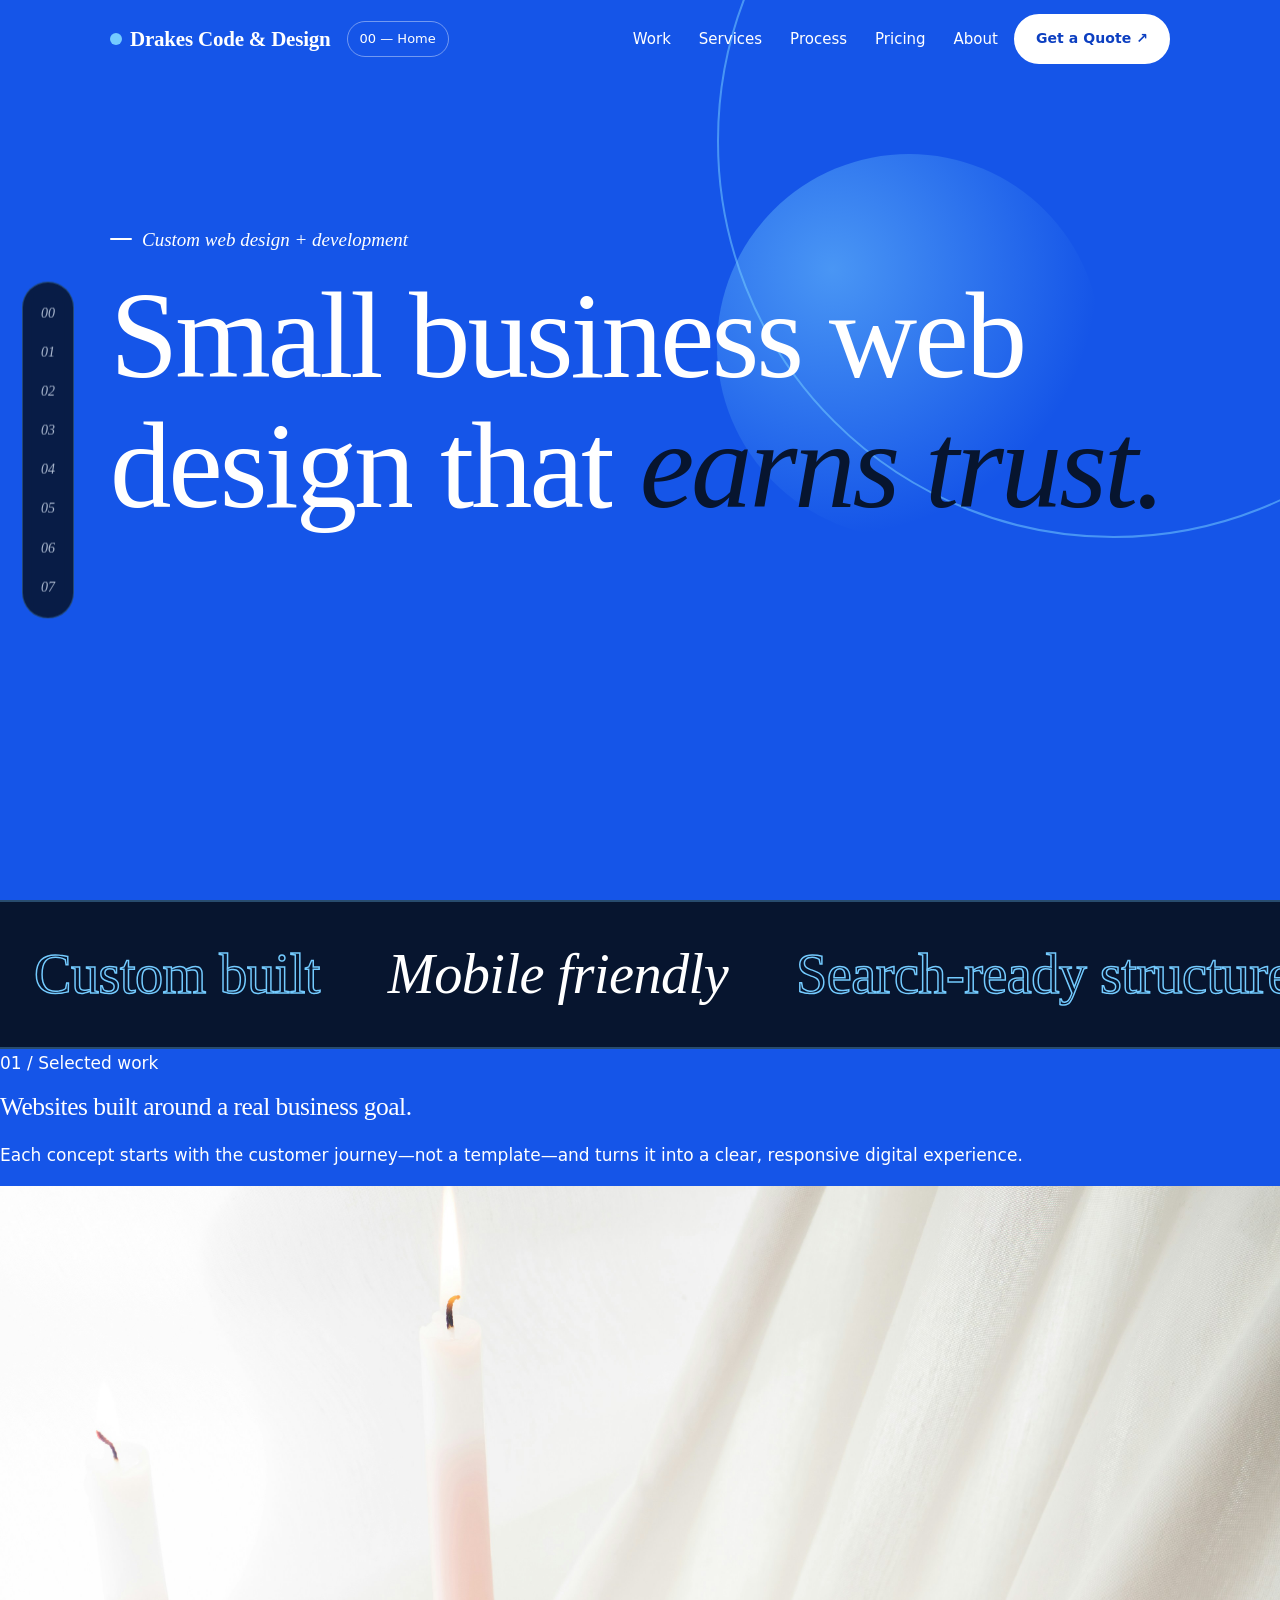
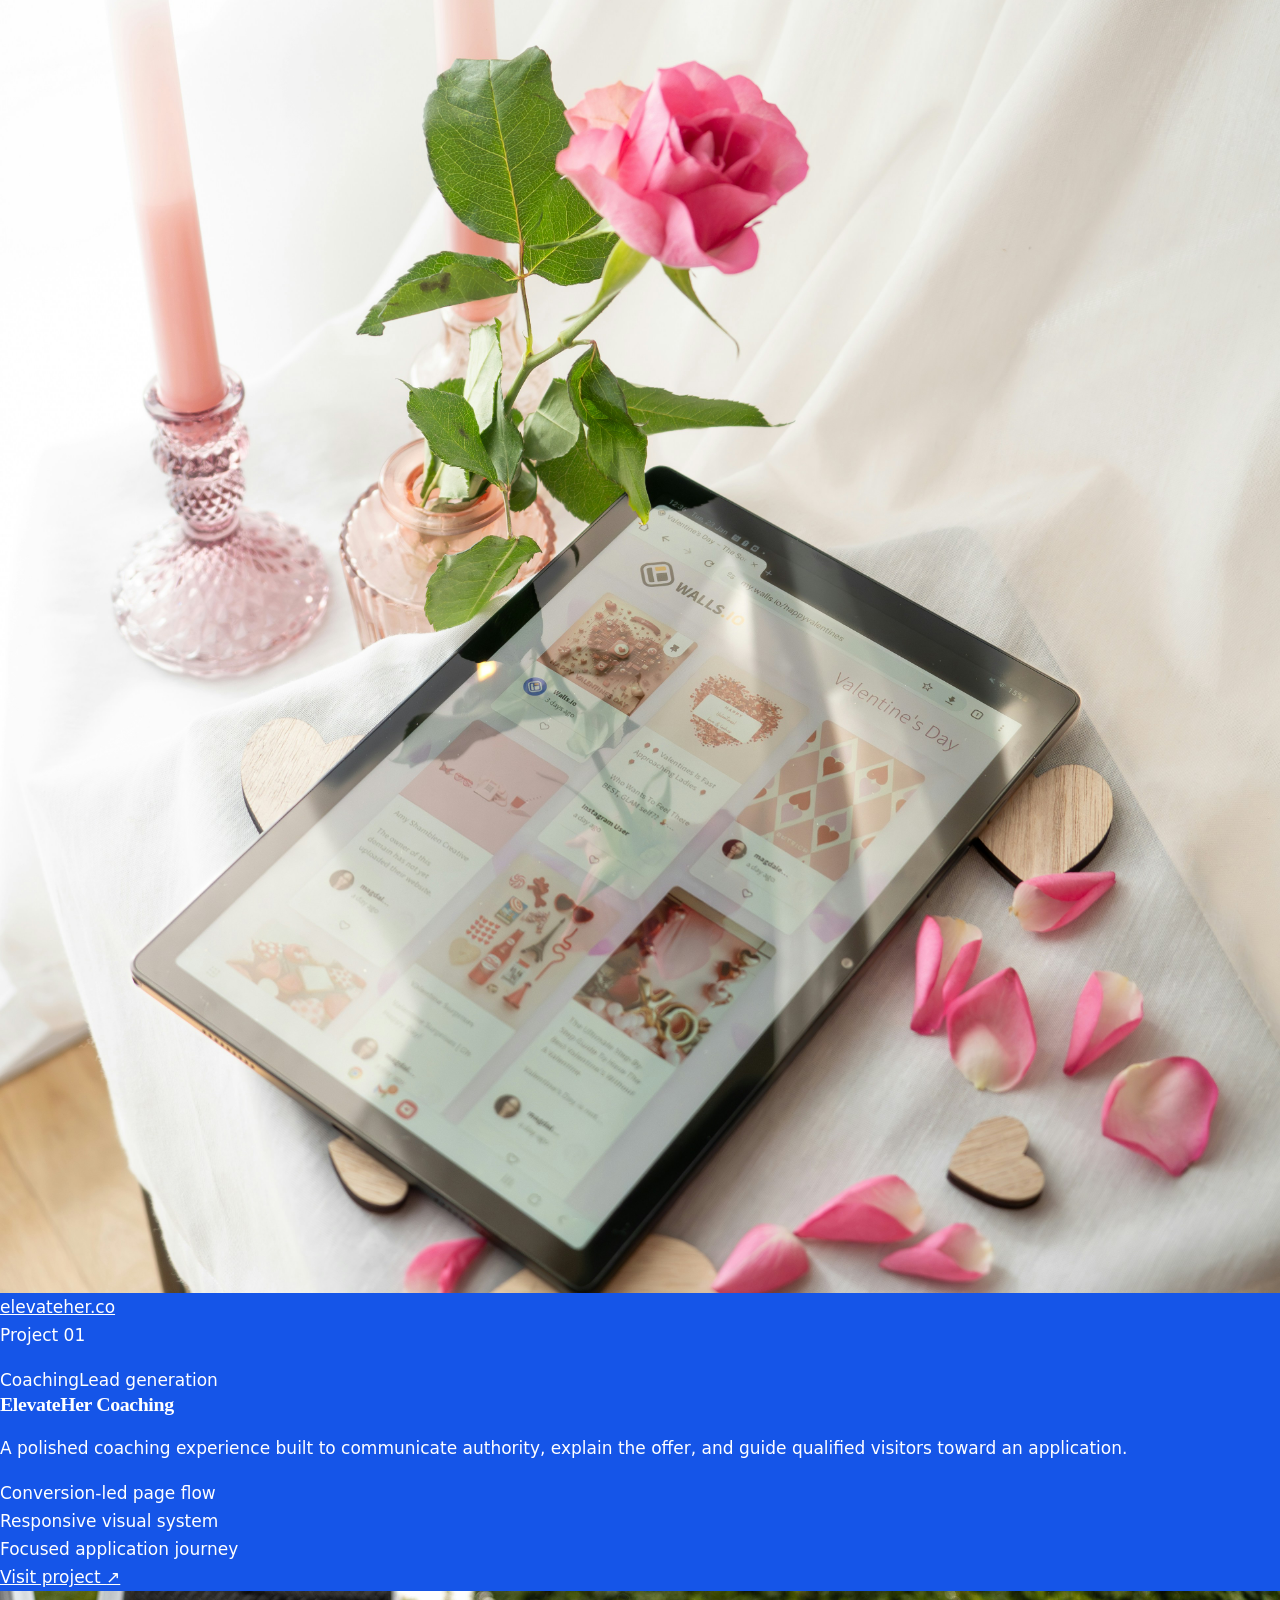
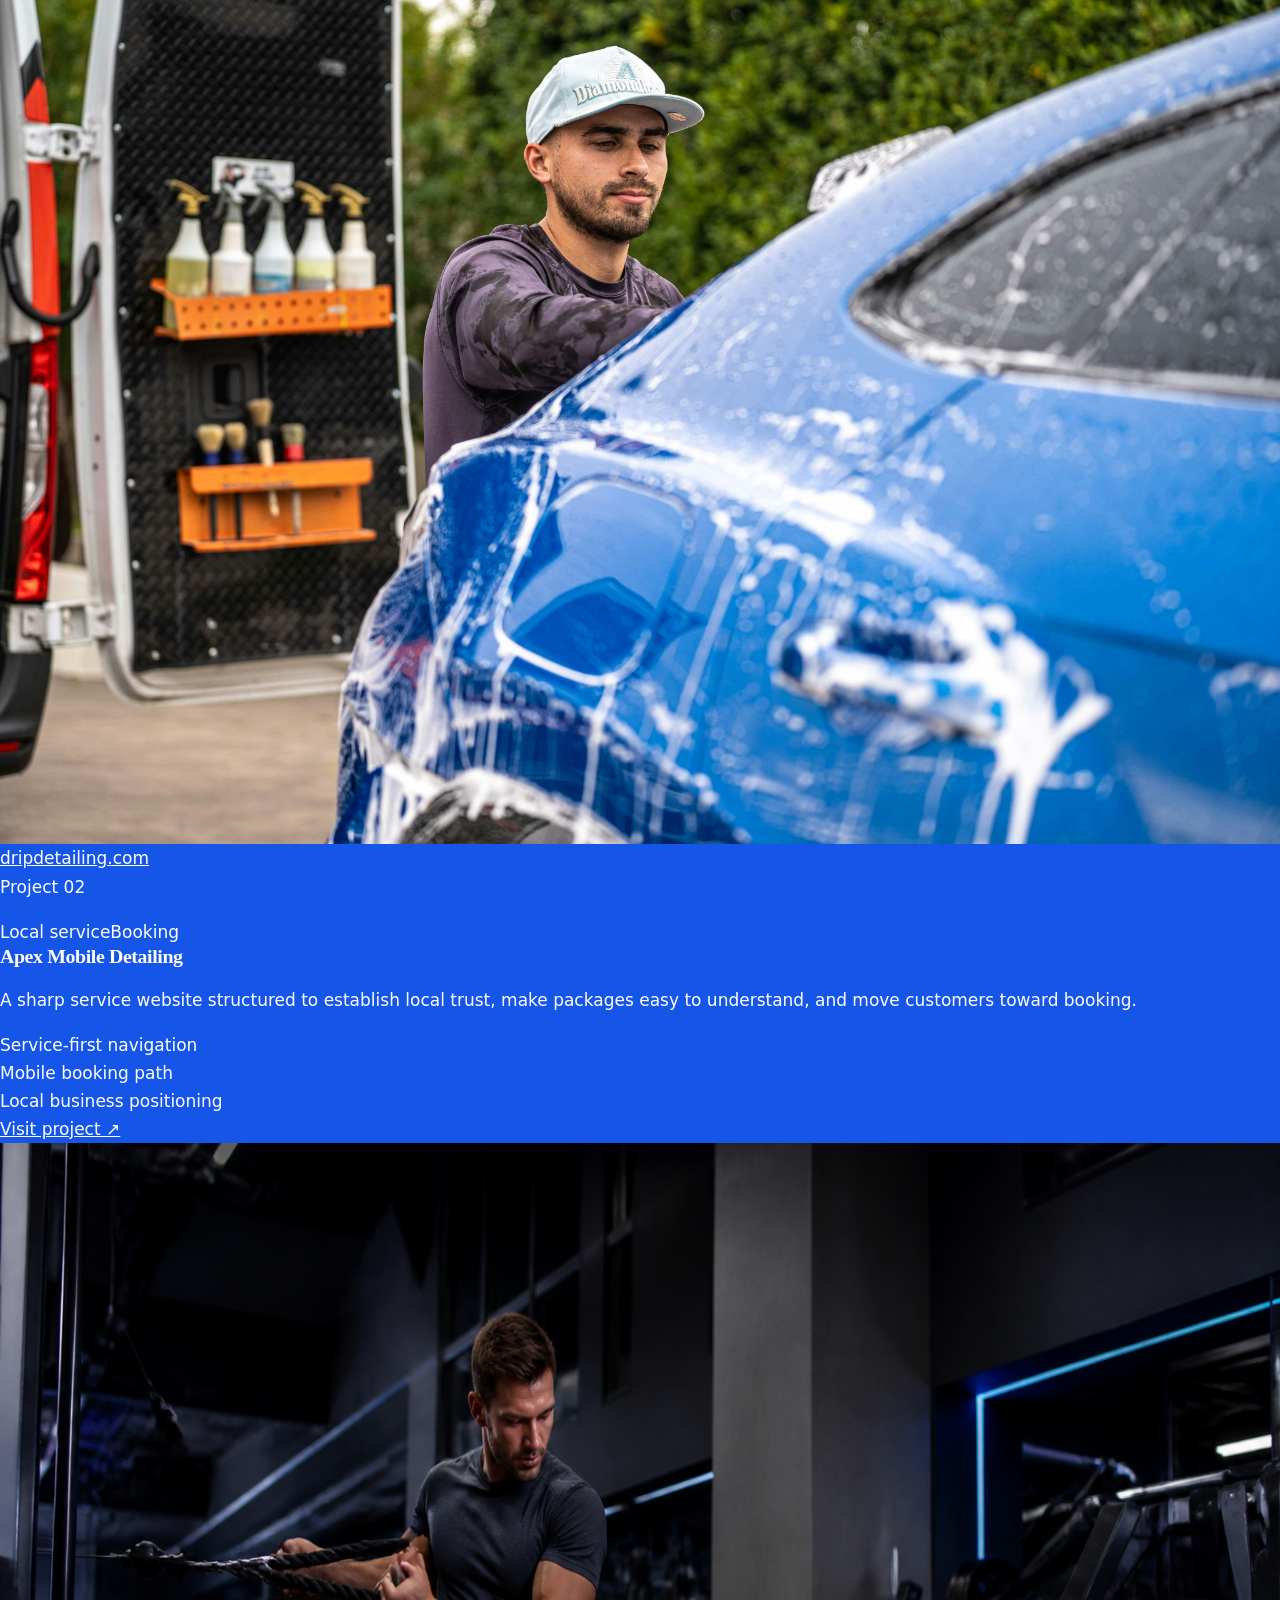
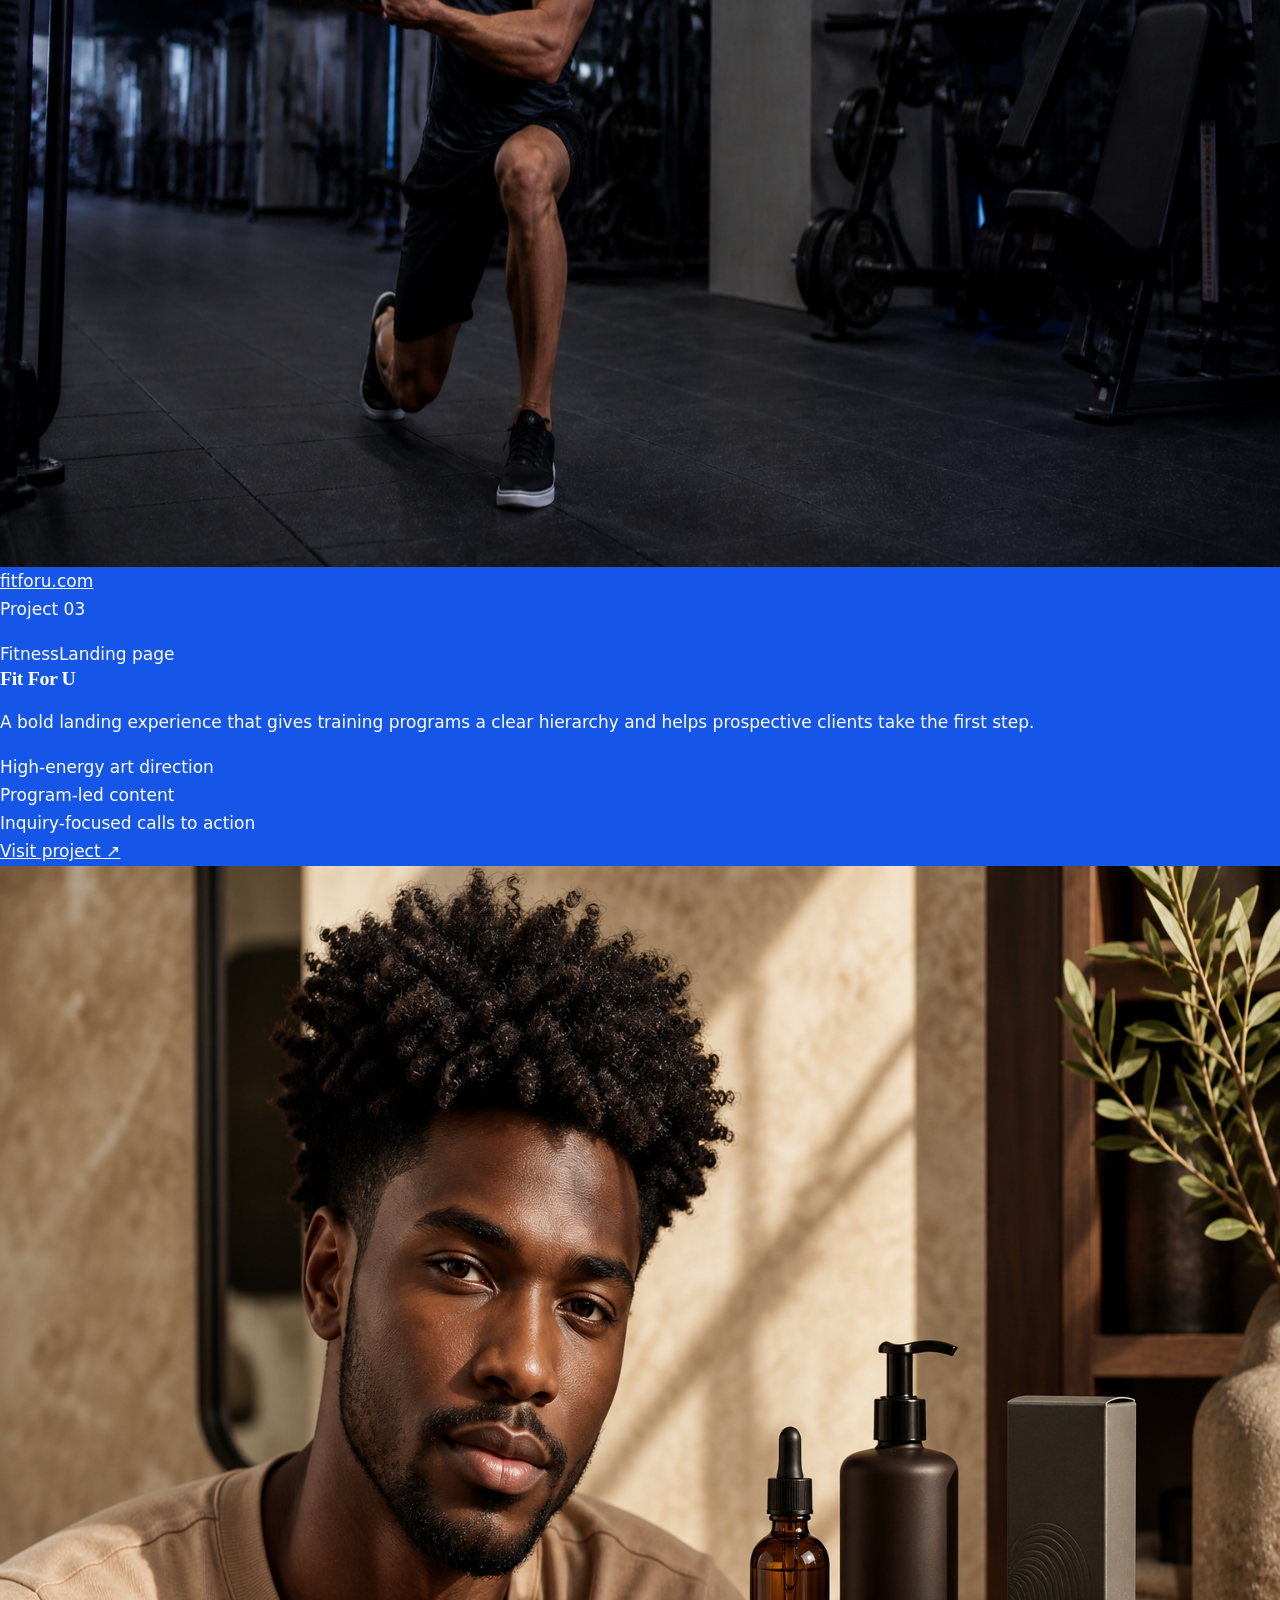
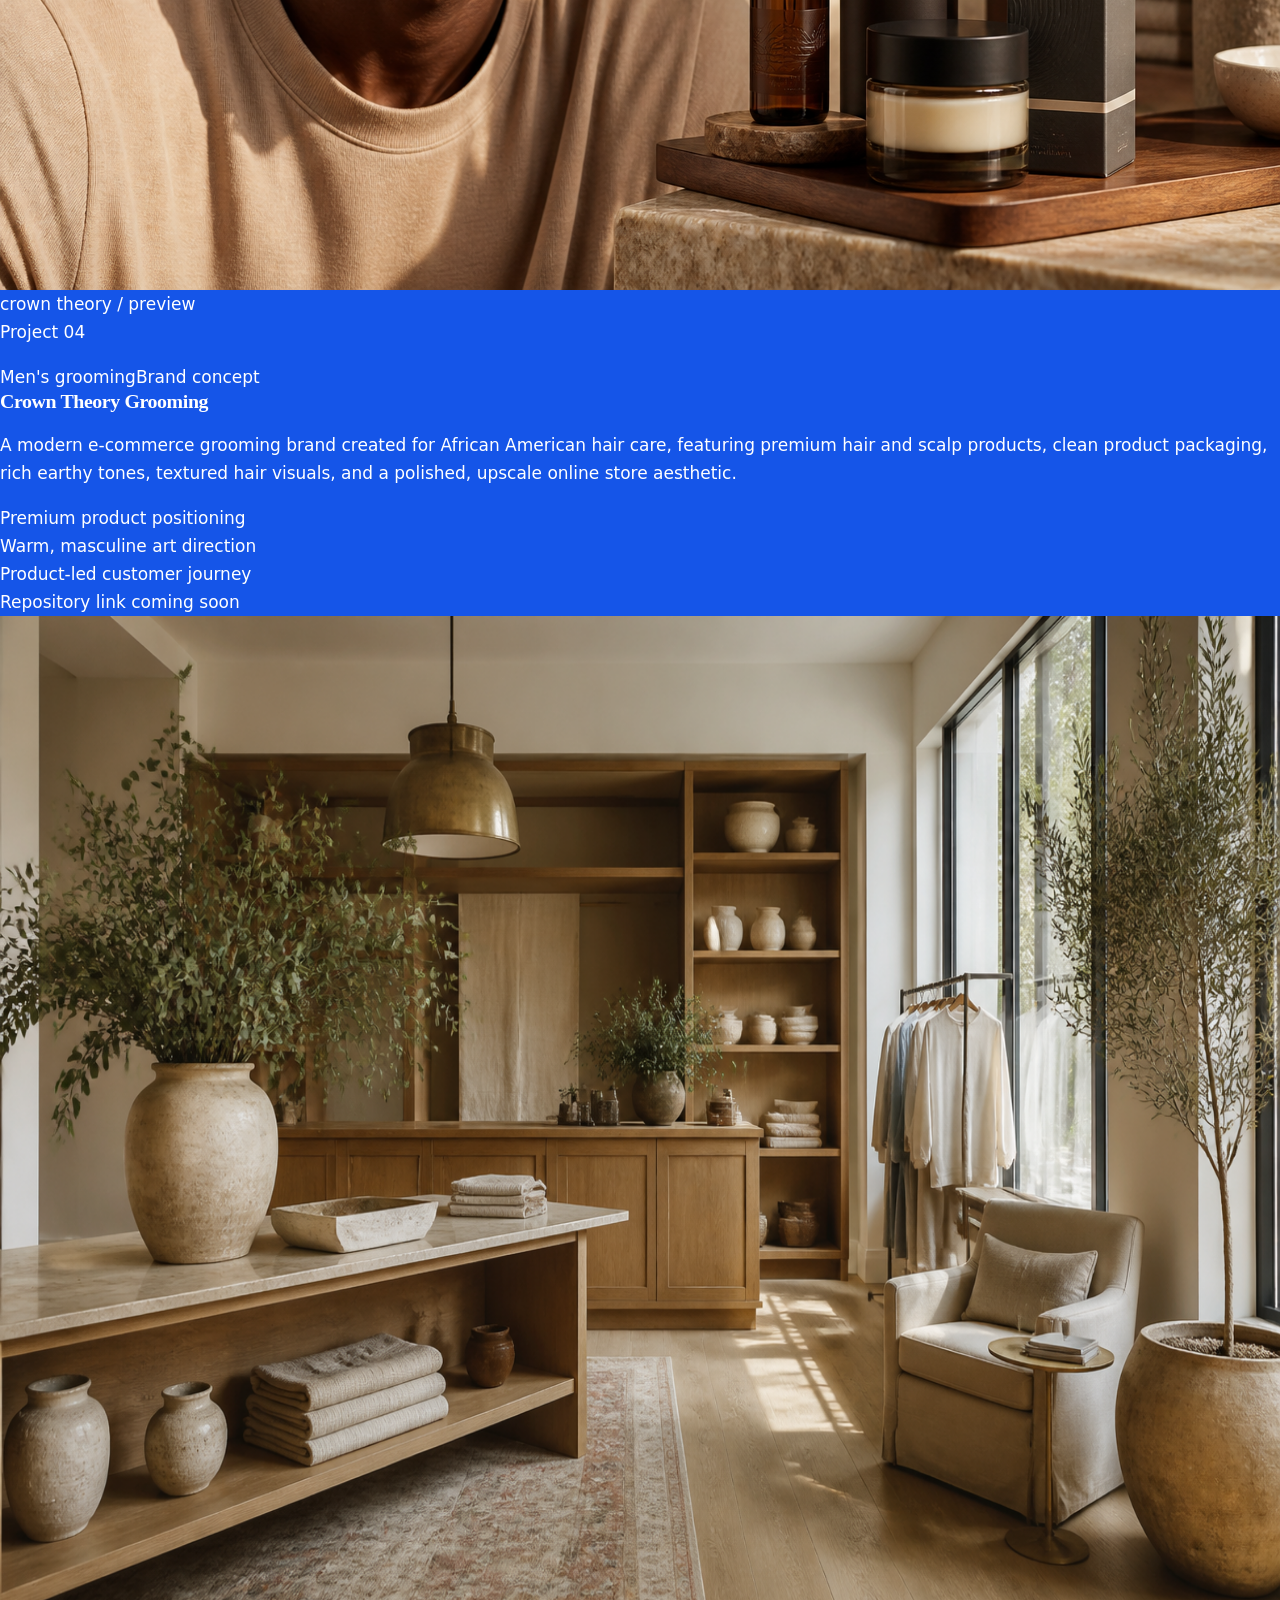
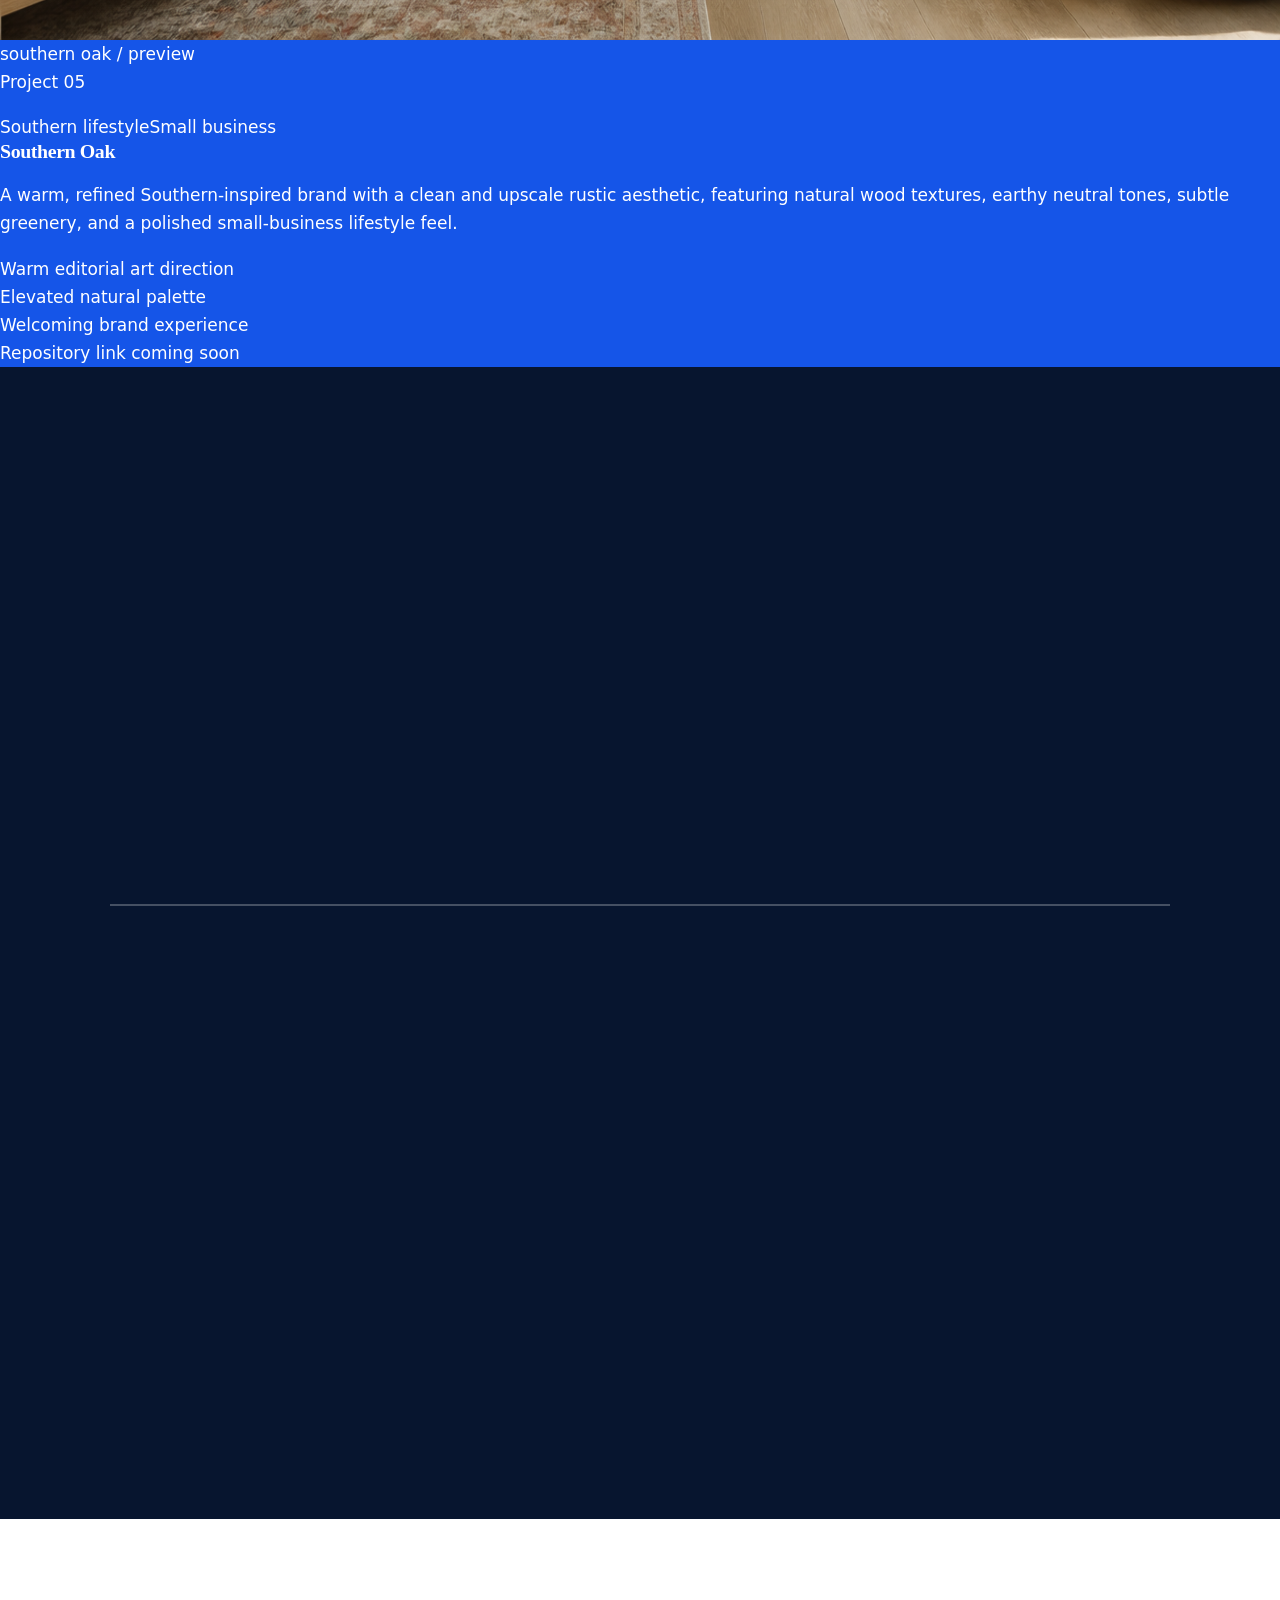
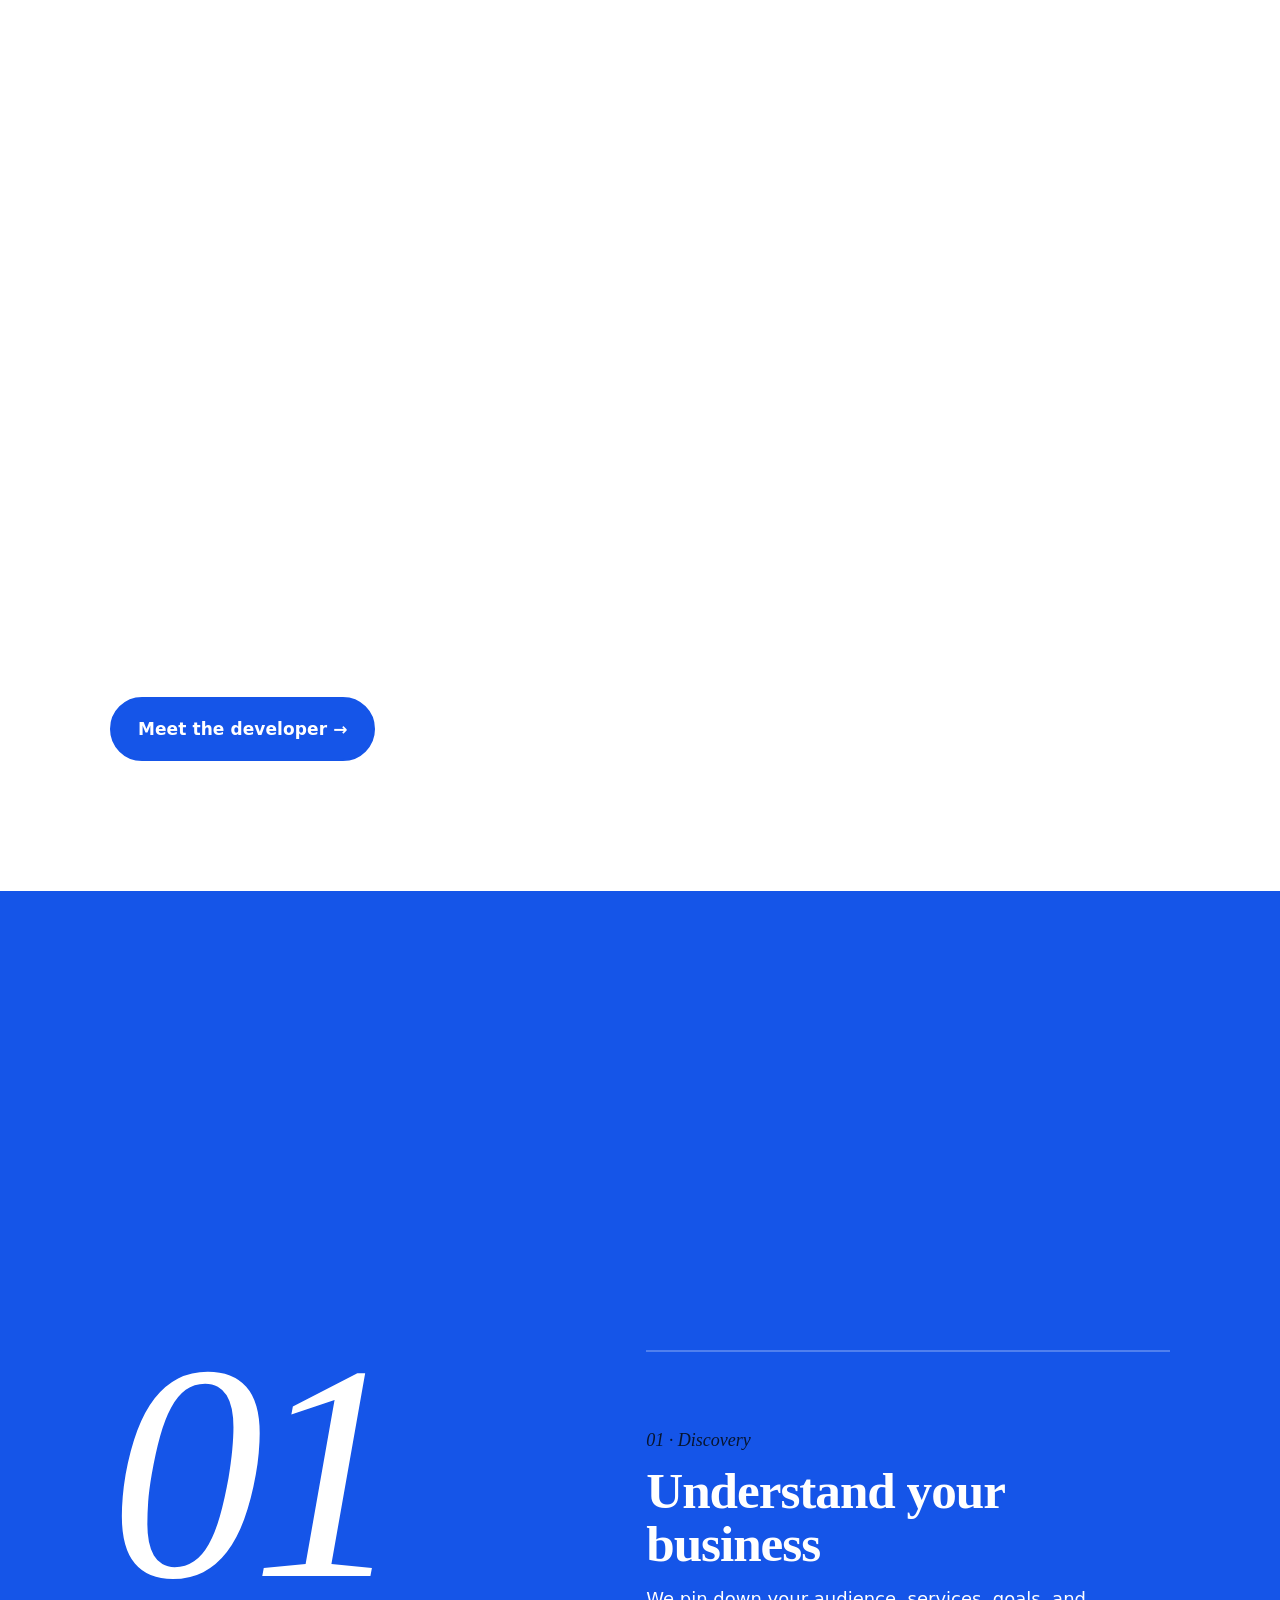
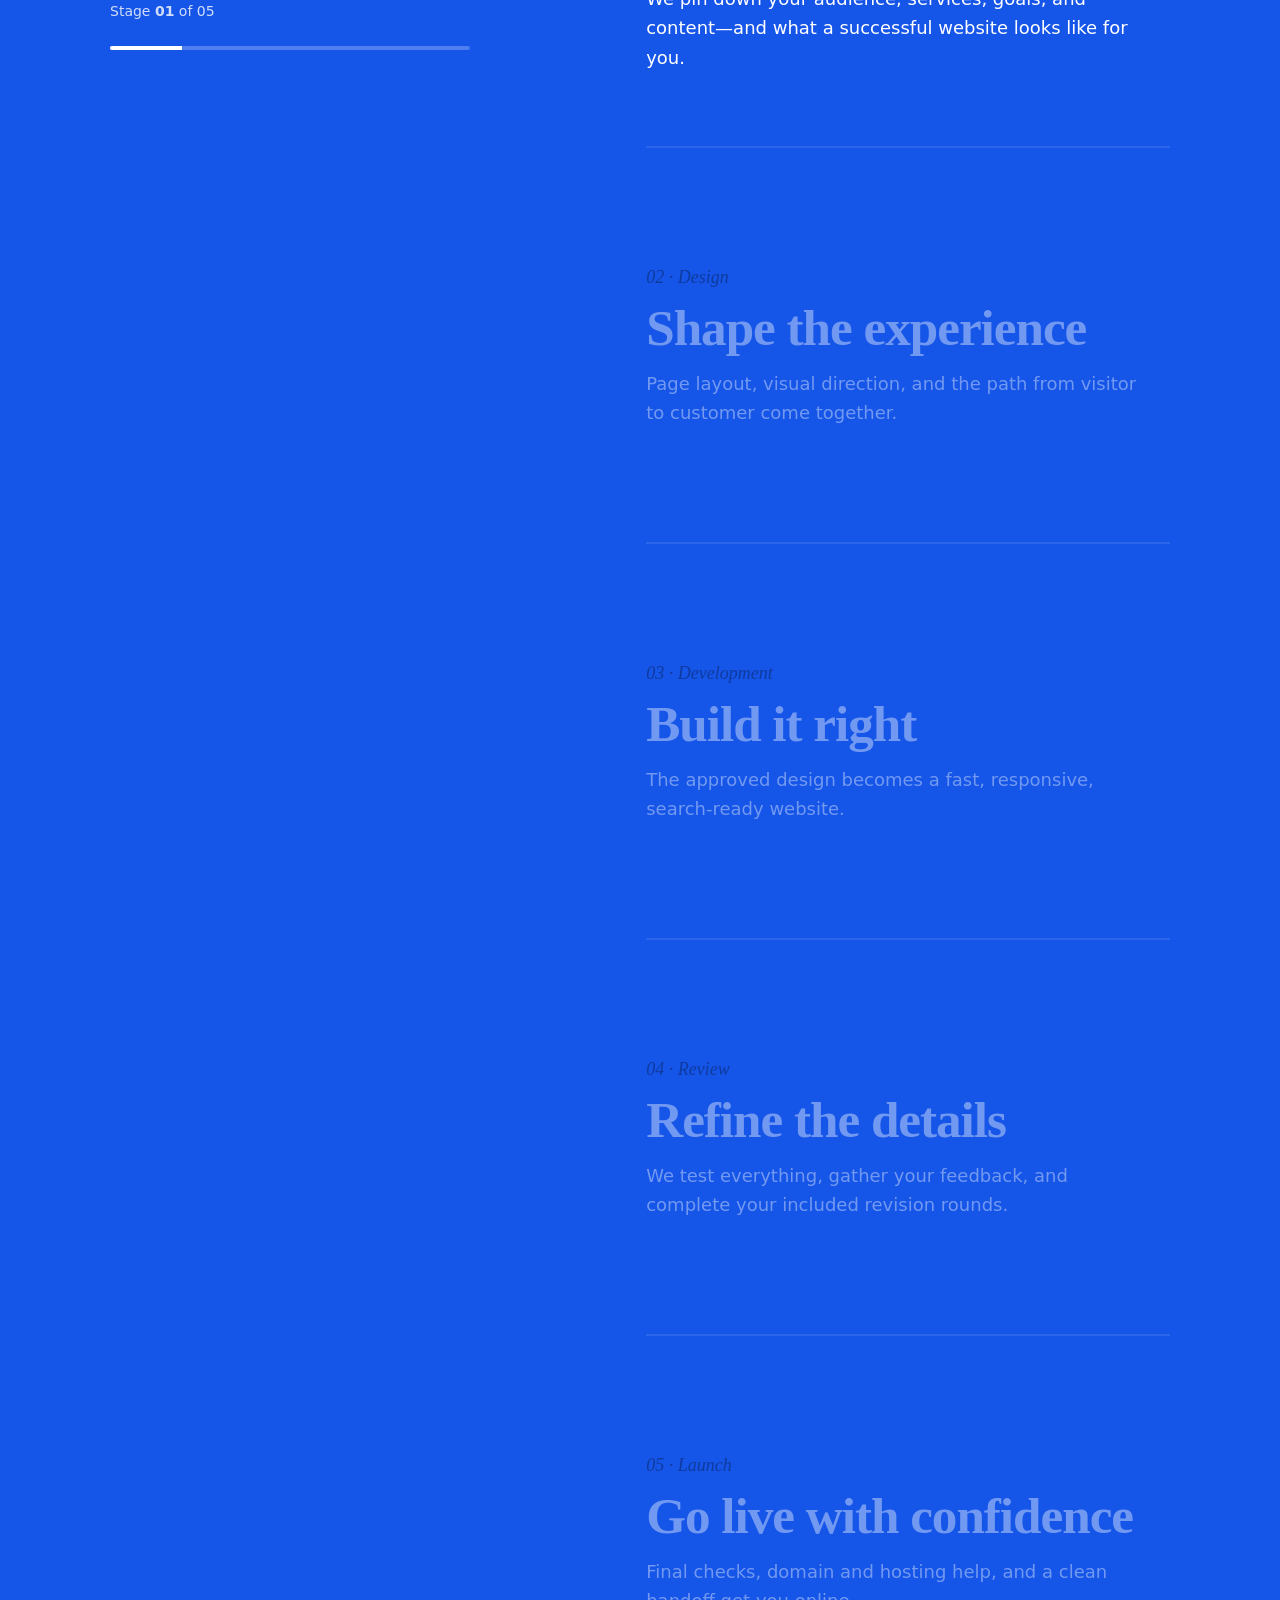
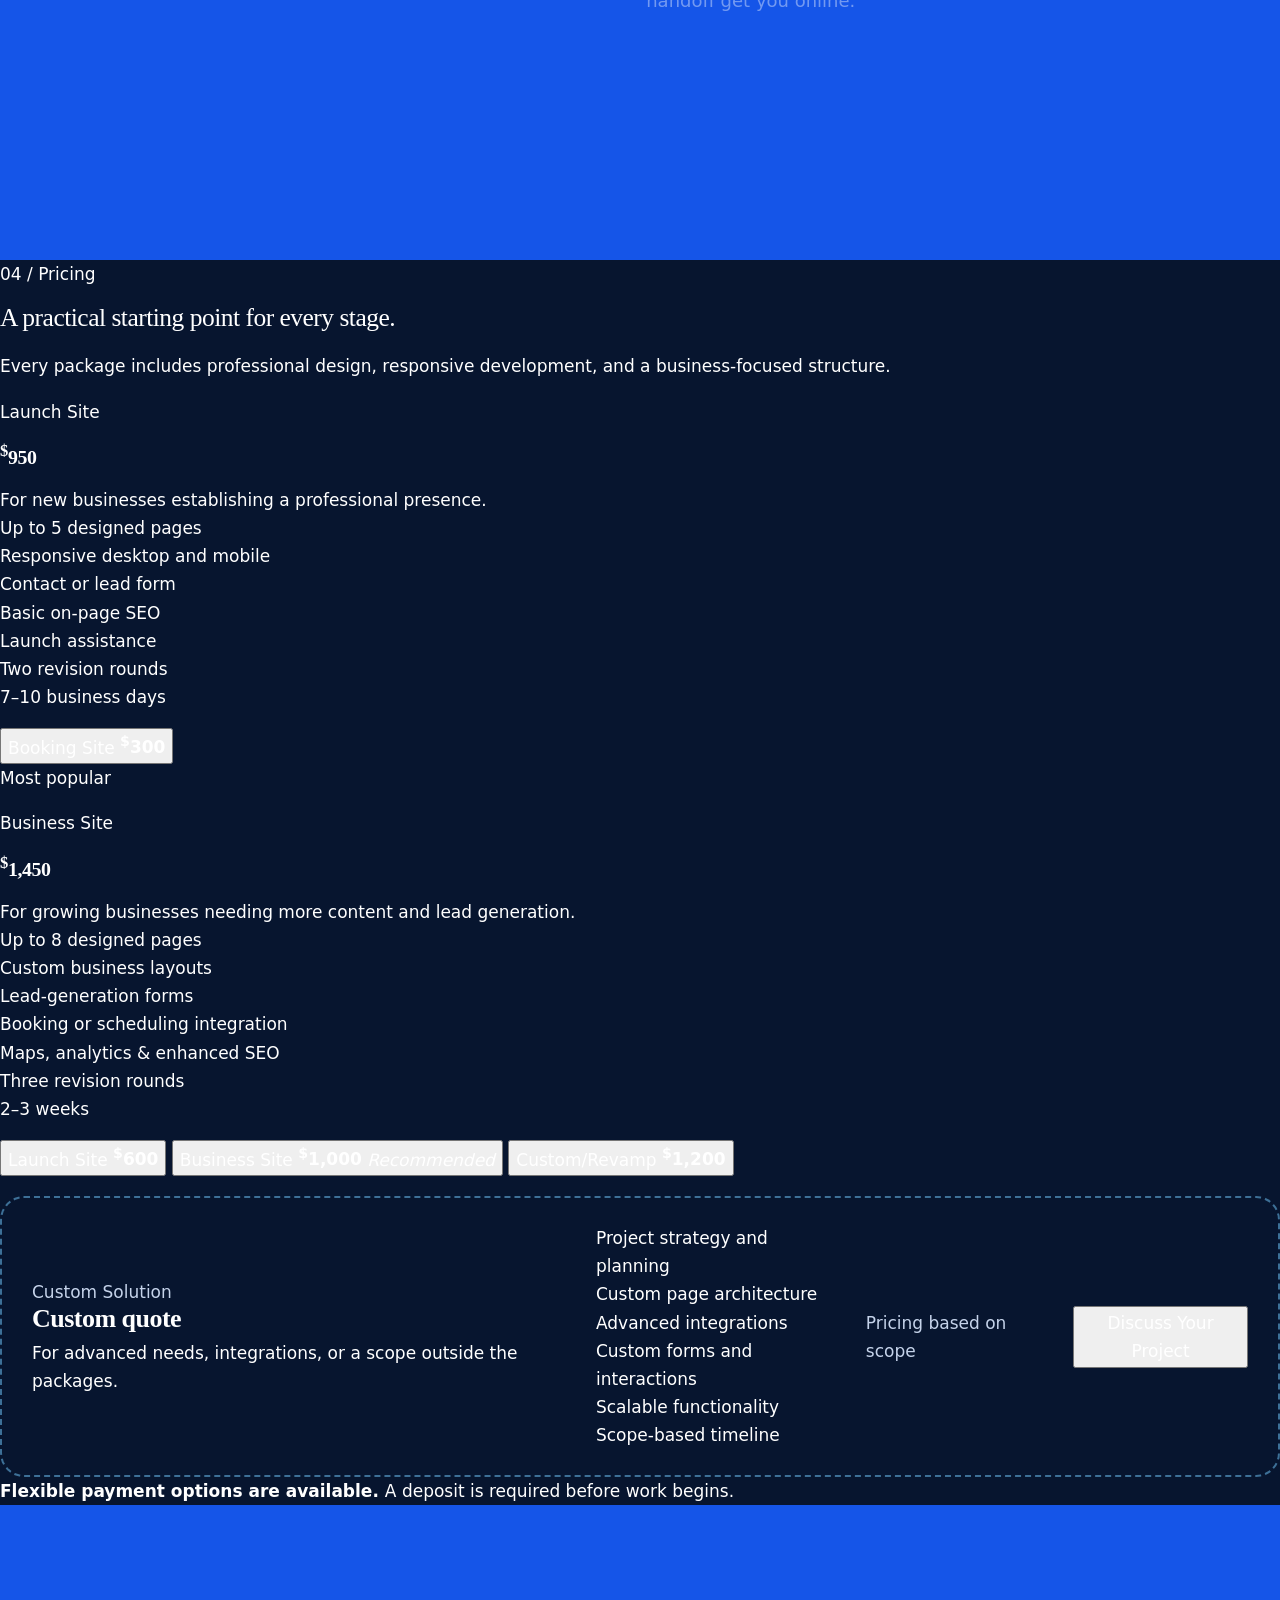
==== commit 64cb4c64: "Merge branch 'main' of https://github.com/Drakes-Code-Design/drakescode" ====
--- a/index.html
+++ b/index.html
@@ -11,7 +11,6 @@
     />
     <meta name="author" content="Drakes Code & Design" />
     <meta name="robots" content="index, follow, max-image-preview:large" />
-    <meta name="theme-color" content="#07152f" />
     <link rel="canonical" href="https://www.drakescode.com/" />
     <meta
       property="og:title"
@@ -203,285 +202,205 @@
           </div>
         </section>
 
-        <!-- ========== 01 — SELECTED WORK ========== -->
-        <section class="s" id="work" data-l="Selected work">
-          <div class="wrap">
-            <div class="sh rv">
-              <div>
-                <p class="k">01 / Selected work</p>
-                <h2>Small business websites built to win customers.</h2>
-              </div>
-              <p>
-                Every project starts with your customer’s journey—not a template—so visitors quickly
-                understand what you offer and how to take the next step.
-              </p>
-            </div>
-            <div class="plist">
-              <article class="pr rv" data-open="true">
-                <button type="button" aria-expanded="true" aria-controls="c7p0">
-                  <span class="n">01</span>
-                  <span class="t">ElevateHer Coaching</span>
-                  <span class="tg">
-                    <span>Coaching</span>
-                    <span>Lead generation</span>
-                  </span>
-                  <span class="pl" aria-hidden="true">+</span>
-                </button>
-                <div class="body" id="c7p0">
-                  <div>
-                    <div class="inner">
-                      <a
-                        class="media"
-                        href="https://drakescode-commits.github.io/elevateher.github.io/"
-                        target="_blank"
-                        rel="noopener noreferrer"
-                        aria-label="View ElevateHer Coaching website"
-                        tabindex="0"
-                      >
-                        <img
-                          src="images/elevateHER.jpg"
-                          alt="ElevateHer Coaching website homepage design with a professional portrait of the coach"
-                          loading="lazy"
-                        />
-                        <span class="lab">elevateher.co</span>
-                      </a>
-                      <div>
-                        <p>
-                          A polished coaching website that builds authority, explains the offer in
-                          plain language, and guides qualified visitors toward an application.
-                        </p>
-                        <ul>
-                          <li>Conversion-focused page flow</li>
-                          <li>Responsive visual system</li>
-                          <li>Streamlined application path</li>
-                        </ul>
-                        <a
-                          class="pill"
-                          href="https://drakescode-commits.github.io/elevateher.github.io/"
-                          target="_blank"
-                          rel="noopener noreferrer"
-                          tabindex="0"
-                        >
-                          Visit project ↗
-                        </a>
-                      </div>
-                    </div>
-                  </div>
+      <section class="section work" id="work">
+        <div class="container">
+          <header class="section-head reveal">
+            <div>
+              <p class="section-label">01 / Selected work</p>
+              <h2>Websites built around a real business goal.</h2>
+            </div>
+            <p>
+              Each concept starts with the customer journey—not a template—and
+              turns it into a clear, responsive digital experience.
+            </p>
+          </header>
+          <div class="project-list">
+            <article class="project reveal">
+              <a
+                class="project-media"
+                href="https://drakescode-commits.github.io/elevateher.github.io/"
+                target="_blank"
+                rel="noopener noreferrer"
+                aria-label="View ElevateHer Coaching website"
+                ><img
+                  src="images/elevateHER.jpg"
+                  alt="ElevateHer coaching website concept shown with a professional portrait"
+                  loading="lazy"
+                /><span class="browser-label">elevateher.co</span></a
+              >
+              <div class="project-copy">
+                <p class="project-number">Project 01</p>
+                <div class="tags">
+                  <span>Coaching</span><span>Lead generation</span>
                 </div>
-              </article>
-              <article class="pr rv" data-open="false">
-                <button type="button" aria-expanded="false" aria-controls="c7p1">
-                  <span class="n">02</span>
-                  <span class="t">Apex Mobile Detailing</span>
-                  <span class="tg">
-                    <span>Local service</span>
-                    <span>Booking</span>
-                  </span>
-                  <span class="pl" aria-hidden="true">+</span>
-                </button>
-                <div class="body" id="c7p1">
-                  <div>
-                    <div class="inner">
-                      <a
-                        class="media"
-                        href="https://drakescode-commits.github.io/Mobile-Detailing/"
-                        target="_blank"
-                        rel="noopener noreferrer"
-                        aria-label="View Apex Mobile Detailing website"
-                        tabindex="-1"
-                      >
-                        <img
-                          src="images/detail.jpg"
-                          alt="Close-up of a freshly detailed vehicle on the Apex Mobile Detailing website"
-                          loading="lazy"
-                        />
-                        <span class="lab">dripdetailing.com</span>
-                      </a>
-                      <div>
-                        <p>
-                          A local service website that earns trust fast, makes detailing packages
-                          easy to compare, and moves customers straight to booking.
-                        </p>
-                        <ul>
-                          <li>Service-first navigation</li>
-                          <li>Mobile booking path</li>
-                          <li>Local business positioning</li>
-                        </ul>
-                        <a
-                          class="pill"
-                          href="https://drakescode-commits.github.io/Mobile-Detailing/"
-                          target="_blank"
-                          rel="noopener noreferrer"
-                          tabindex="-1"
-                        >
-                          Visit project ↗
-                        </a>
-                      </div>
-                    </div>
-                  </div>
+                <h3>ElevateHer Coaching</h3>
+                <p>
+                  A polished coaching experience built to communicate authority,
+                  explain the offer, and guide qualified visitors toward an
+                  application.
+                </p>
+                <ul>
+                  <li>Conversion-led page flow</li>
+                  <li>Responsive visual system</li>
+                  <li>Focused application journey</li>
+                </ul>
+                <a
+                  class="text-link"
+                  href="https://drakescode-commits.github.io/elevateher.github.io/"
+                  target="_blank"
+                  rel="noopener noreferrer"
+                  >Visit project <span>↗</span></a
+                >
+              </div>
+            </article>
+            <article class="project reverse reveal">
+              <a
+                class="project-media detail-media"
+                href="https://drakescode-commits.github.io/Mobile-Detailing/"
+                target="_blank"
+                rel="noopener noreferrer"
+                aria-label="View Apex Mobile Detailing website"
+                ><img
+                  src="images/detail.jpg"
+                  alt="Vehicle detail representing the Apex Mobile Detailing website concept"
+                  loading="lazy"
+                /><span class="browser-label">dripdetailing.com</span></a
+              >
+              <div class="project-copy">
+                <p class="project-number">Project 02</p>
+                <div class="tags">
+                  <span>Local service</span><span>Booking</span>
                 </div>
-              </article>
-              <article class="pr rv" data-open="false">
-                <button type="button" aria-expanded="false" aria-controls="c7p2">
-                  <span class="n">03</span>
-                  <span class="t">Fit For U</span>
-                  <span class="tg">
-                    <span>Fitness</span>
-                    <span>Landing page</span>
-                  </span>
-                  <span class="pl" aria-hidden="true">+</span>
-                </button>
-                <div class="body" id="c7p2">
-                  <div>
-                    <div class="inner">
-                      <a
-                        class="media"
-                        href="https://drakescode-commits.github.io/FitForU/"
-                        target="_blank"
-                        rel="noopener noreferrer"
-                        aria-label="View Fit For U website"
-                        tabindex="-1"
-                      >
-                        <img
-                          src="images/fit-for-u-concept.png"
-                          alt="Athlete training in a modern gym on the Fit For U fitness landing page"
-                          loading="lazy"
-                        />
-                        <span class="lab">fitforu.com</span>
-                      </a>
-                      <div>
-                        <p>
-                          A high-energy fitness landing page that organizes training programs
-                          clearly and makes it easy for new clients to sign up.
-                        </p>
-                        <ul>
-                          <li>High-energy art direction</li>
-                          <li>Program-led content</li>
-                          <li>Inquiry-focused calls to action</li>
-                        </ul>
-                        <a
-                          class="pill"
-                          href="https://drakescode-commits.github.io/FitForU/"
-                          target="_blank"
-                          rel="noopener noreferrer"
-                          tabindex="-1"
-                        >
-                          Visit project ↗
-                        </a>
-                      </div>
-                    </div>
-                  </div>
+                <h3>Apex Mobile Detailing</h3>
+                <p>
+                  A sharp service website structured to establish local trust,
+                  make packages easy to understand, and move customers toward
+                  booking.
+                </p>
+                <ul>
+                  <li>Service-first navigation</li>
+                  <li>Mobile booking path</li>
+                  <li>Local business positioning</li>
+                </ul>
+                <a
+                  class="text-link"
+                  href="https://drakescode-commits.github.io/Mobile-Detailing/"
+                  target="_blank"
+                  rel="noopener noreferrer"
+                  >Visit project <span>↗</span></a
+                >
+              </div>
+            </article>
+            <article class="project reveal">
+              <a
+                class="project-media fitness-media"
+                href="https://drakescode-commits.github.io/FitForU/"
+                target="_blank"
+                rel="noopener noreferrer"
+                aria-label="View Fit For U website"
+                ><img
+                  src="images/fit-for-u-concept.png"
+                  alt="Athlete training in a modern gym for the Fit For U fitness website concept"
+                  loading="lazy"
+                  width="1536"
+                  height="1024"
+                /><span class="browser-label">fitforu.com</span></a
+              >
+              <div class="project-copy">
+                <p class="project-number">Project 03</p>
+                <div class="tags">
+                  <span>Fitness</span><span>Landing page</span>
                 </div>
-              </article>
-              <article class="pr rv" data-open="false">
-                <button type="button" aria-expanded="false" aria-controls="c7p3">
-                  <span class="n">04</span>
-                  <span class="t">Crown Theory Grooming</span>
-                  <span class="tg">
-                    <span>Men's grooming</span>
-                    <span>Brand concept</span>
-                  </span>
-                  <span class="pl" aria-hidden="true">+</span>
-                </button>
-                <div class="body" id="c7p3">
-                  <div>
-                    <div class="inner">
-                      <a
-                        class="media"
-                        href="https://drakescode-commits.github.io/Crown-Theory-Care/"
-                        target="_blank"
-                        rel="noopener noreferrer"
-                        aria-label="View Crown Theory Grooming website"
-                        tabindex="-1"
-                      >
-                        <img
-                          src="images/crown-theory-grooming.png"
-                          alt="Crown Theory Grooming online store concept featuring premium hair and scalp-care products"
-                          loading="lazy"
-                        />
-                        <span class="lab">crown theory / preview</span>
-                      </a>
-                      <div>
-                        <p>
-                          An upscale online grooming brand for African American hair care, pairing
-                          premium hair and scalp products with clean packaging, rich earthy tones,
-                          and textured-hair imagery.
-                        </p>
-                        <ul>
-                          <li>Premium product positioning</li>
-                          <li>Warm, masculine art direction</li>
-                          <li>Product-led shopping journey</li>
-                        </ul>
-                        <a
-                          class="pill"
-                          href="https://drakescode-commits.github.io/Crown-Theory-Care/"
-                          target="_blank"
-                          rel="noopener noreferrer"
-                          tabindex="-1"
-                        >
-                          Visit project ↗
-                        </a>
-                      </div>
-                    </div>
-                  </div>
+                <h3>Fit For U</h3>
+                <p>
+                  A bold landing experience that gives training programs a clear
+                  hierarchy and helps prospective clients take the first step.
+                </p>
+                <ul>
+                  <li>High-energy art direction</li>
+                  <li>Program-led content</li>
+                  <li>Inquiry-focused calls to action</li>
+                </ul>
+                <a
+                  class="text-link"
+                  href="https://drakescode-commits.github.io/FitForU/"
+                  target="_blank"
+                  rel="noopener noreferrer"
+                  >Visit project <span>↗</span></a
+                >
+              </div>
+            </article>
+            <article class="project reverse reveal">
+              <div
+                class="project-media crown-media"
+                role="img"
+                aria-label="Well-groomed man and premium scalp-care products in a warm modern bathroom"
+              >
+                <img
+                  src="images/crown-theory-grooming.png"
+                  alt="Crown Theory Grooming concept with a well-groomed man and premium scalp-care products"
+                  loading="lazy"
+                  width="1536"
+                  height="1024"
+                /><span class="browser-label">crown theory / preview</span>
+              </div>
+              <div class="project-copy">
+                <p class="project-number">Project 04</p>
+                <div class="tags">
+                  <span>Men's grooming</span><span>Brand concept</span>
                 </div>
-              </article>
-              <article class="pr rv" data-open="false">
-                <button type="button" aria-expanded="false" aria-controls="c7p4">
-                  <span class="n">05</span>
-                  <span class="t">Southern Oak</span>
-                  <span class="tg">
-                    <span>Southern lifestyle</span>
-                    <span>Small business</span>
-                  </span>
-                  <span class="pl" aria-hidden="true">+</span>
-                </button>
-                <div class="body" id="c7p4">
-                  <div>
-                    <div class="inner">
-                      <a
-                        class="media"
-                        href="https://drakescode-commits.github.io/Southern-Oak/"
-                        target="_blank"
-                        rel="noopener noreferrer"
-                        aria-label="View Southern Oak website"
-                        tabindex="-1"
-                      >
-                        <img
-                          src="images/southern-oak.png"
-                          alt="Southern Oak lifestyle brand website with natural oak furniture, neutral decor, and greenery"
-                          loading="lazy"
-                        />
-                        <span class="lab">southern oak / preview</span>
-                      </a>
-                      <div>
-                        <p>
-                          A warm, refined Southern lifestyle brand with an upscale rustic
-                          feel—natural wood textures, earthy neutrals, and subtle greenery that make
-                          visitors feel at home.
-                        </p>
-                        <ul>
-                          <li>Warm editorial art direction</li>
-                          <li>Elevated natural palette</li>
-                          <li>Welcoming brand experience</li>
-                        </ul>
-                        <a
-                          class="pill"
-                          href="https://drakescode-commits.github.io/Southern-Oak/"
-                          target="_blank"
-                          rel="noopener noreferrer"
-                          tabindex="-1"
-                        >
-                          Visit project ↗
-                        </a>
-                      </div>
-                    </div>
-                  </div>
+                <h3>Crown Theory Grooming</h3>
+                <p>
+                  A modern e-commerce grooming brand created for African
+                  American hair care, featuring premium hair and scalp products,
+                  clean product packaging, rich earthy tones, textured hair
+                  visuals, and a polished, upscale online store aesthetic.
+                </p>
+                <ul>
+                  <li>Premium product positioning</li>
+                  <li>Warm, masculine art direction</li>
+                  <li>Product-led customer journey</li>
+                </ul>
+                <span class="project-coming">Repository link coming soon</span>
+              </div>
+            </article>
+            <article class="project reveal">
+              <div
+                class="project-media southern-media"
+                role="img"
+                aria-label="Refined Southern-inspired small-business interior with oak, neutral textiles, and greenery"
+              >
+                <img
+                  src="images/southern-oak.png"
+                  alt="Southern Oak concept featuring natural oak, warm neutral decor, and subtle greenery"
+                  loading="lazy"
+                  width="1536"
+                  height="1024"
+                /><span class="browser-label">southern oak / preview</span>
+              </div>
+              <div class="project-copy">
+                <p class="project-number">Project 05</p>
+                <div class="tags">
+                  <span>Southern lifestyle</span><span>Small business</span>
                 </div>
-              </article>
-            </div>
-          </div>
-        </section>
+                <h3>Southern Oak</h3>
+                <p>
+                  A warm, refined Southern-inspired brand with a clean and
+                  upscale rustic aesthetic, featuring natural wood textures,
+                  earthy neutral tones, subtle greenery, and a polished
+                  small-business lifestyle feel.
+                </p>
+                <ul>
+                  <li>Warm editorial art direction</li>
+                  <li>Elevated natural palette</li>
+                  <li>Welcoming brand experience</li>
+                </ul>
+                <span class="project-coming">Repository link coming soon</span>
+              </div>
+            </article>
+          </div>
+        </div>
+      </section>
 
         <!-- ========== 02 — SERVICES ========== -->
         <section class="s dark" id="services" data-l="Services">
@@ -628,39 +547,70 @@
           </div>
         </section>
 
-        <!-- ========== 04 — PRICING ========== -->
-        <section class="s pricing" id="pricing" data-l="Pricing">
-          <div class="wrap">
-            <div class="sh rv">
+      <section class="section pricing" id="pricing">
+        <div class="container">
+          <header class="section-head centered reveal">
+            <div>
+              <p class="section-label">04 / Pricing</p>
+              <h2>A practical starting point for every stage.</h2>
+            </div>
+            <p>
+              Every package includes professional design, responsive
+              development, and a business-focused structure.
+            </p>
+          </header>
+          <div class="pricing-grid">
+            <article class="price-card reveal">
               <div>
-                <p class="k">04 / Pricing</p>
-                <h2>Affordable website packages with clear pricing.</h2>
-              </div>
-              <p>
-                Every package includes professional design, mobile-friendly development, and a
-                structure built to bring in customers.
-              </p>
-            </div>
-            <div class="seg rv" role="tablist" aria-label="Packages">
+                <p>Launch Site</p>
+                <h3><sup>$</sup>950</h3>
+                <span
+                  >For new businesses establishing a professional
+                  presence.</span
+                >
+              </div>
+              <ul>
+                <li>Up to 5 designed pages</li>
+                <li>Responsive desktop and mobile</li>
+                <li>Contact or lead form</li>
+                <li>Basic on-page SEO</li>
+                <li>Launch assistance</li>
+                <li>Two revision rounds</li>
+              </ul>
+              <p class="delivery">7–10 business days</p>
               <button
-                type="button"
-                role="tab"
-                id="c7t0"
-                aria-controls="c7-plan"
-                aria-selected="false"
-                tabindex="-1"
+                class="btn btn-secondary package-button"
+                data-service="launch-site"
+                data-budget="950"
               >
                 <span>Booking Site</span>
                 <b>
                   <sup>$</sup>300</b>
               </button>
+            </article>
+            <article class="price-card featured reveal">
+              <p class="popular">Most popular</p>
+              <div>
+                <p>Business Site</p>
+                <h3><sup>$</sup>1,450</h3>
+                <span
+                  >For growing businesses needing more content and lead
+                  generation.</span
+                >
+              </div>
+              <ul>
+                <li>Up to 8 designed pages</li>
+                <li>Custom business layouts</li>
+                <li>Lead-generation forms</li>
+                <li>Booking or scheduling integration</li>
+                <li>Maps, analytics &amp; enhanced SEO</li>
+                <li>Three revision rounds</li>
+              </ul>
+              <p class="delivery">2–3 weeks</p>
               <button
-                type="button"
-                role="tab"
-                id="c7t1"
-                aria-controls="c7-plan"
-                aria-selected="false"
-                tabindex="-1"
+                class="btn btn-primary package-button"
+                data-service="business-site"
+                data-budget="1450"
               >
                 <span>Launch Site</span>
                 <b>
@@ -680,72 +630,48 @@
                 <i>Recommended</i>
               </button>
               <button
-                type="button"
-                role="tab"
-                id="c7t3"
-                aria-controls="c7-plan"
-                aria-selected="false"
-                tabindex="-1"
+                class="btn btn-secondary package-button"
+                data-service="ecommerce-site"
+                data-budget="2250-plus"
               >
                 <span>Custom/Revamp</span>
                 <b>
                   <sup>$</sup>1,200</b>
               </button>
-            </div>
-            <div class="plan rv" id="c7-plan" role="tabpanel" aria-labelledby="c7t2">
-              <div class="anim">
-                <span class="rec">Recommended</span>
-                <h3>Business Site</h3>
-                <div class="amt">
-                  <sup>$</sup>1,000</div>
-                <p class="d">
-                  A larger website for growing businesses that want more customers calling, booking,
-                  and reaching out.
-                </p>
-                <span class="del">2–3 weeks</span>
-                <div>
-                  <button
-                    type="button"
-                    class="pill package-button"
-                    data-service="business-site"
-                    data-budget="1000"
-                  >
-                    Choose Business Site
-                  </button>
-                </div>
-              </div>
-              <ul class="anim">
-                <li>Up to 8 pages</li>
-                <li>Custom page designs</li>
-                <li>Forms that bring in new leads</li>
-                <li>Online booking or scheduling</li>
-                <li>Google Maps, visitor tracking &amp; stronger Google setup</li>
-                <li>Three rounds of changes</li>
+            </article>
+            <article class="price-card custom reveal">
+              <div>
+                <p>Custom Solution</p>
+                <h3>Custom quote</h3>
+                <span
+                  >For advanced needs, integrations, or a scope outside the
+                  packages.</span
+                >
+              </div>
+              <ul>
+                <li>Project strategy and planning</li>
+                <li>Custom page architecture</li>
+                <li>Advanced integrations</li>
+                <li>Custom forms and interactions</li>
+                <li>Scalable functionality</li>
+                <li>Scope-based timeline</li>
               </ul>
-            </div>
-            <aside class="custom rv">
-              <div>
-                <h3>Not sure which package fits?</h3>
-                <p>
-                  Tell me a little about your business and I’ll recommend the right option—no
-                  pressure, no obligation.
-                </p>
-              </div>
+              <p class="delivery">Pricing based on scope</p>
               <button
-                type="button"
-                class="pill package-button"
-                data-service="not-sure"
-                data-budget=""
-              >
-                Help Me Choose
+                class="btn btn-secondary package-button"
+                data-service="custom-solution"
+                data-budget="custom-quote"
+              >
+                Discuss Your Project
               </button>
-            </aside>
-            <p class="pay">
-              <strong>Flexible payment options are available.</strong>
-              A deposit is required before work begins.
-            </p>
-          </div>
-        </section>
+            </article>
+          </div>
+          <div class="payment-note">
+            <strong>Flexible payment options are available.</strong
+            ><span>A deposit is required before work begins.</span>
+          </div>
+        </div>
+      </section>
 
         <!-- ========== 05 — ABOUT ========== -->
         <section class="s" id="about" data-l="About">
@@ -836,136 +762,120 @@
           </div>
         </section>
 
-        <!-- ========== 07 — CONTACT / PROJECT INQUIRY ========== -->
-        <section class="s contact" id="contact" data-l="Contact">
-          <div class="wrap g">
-            <div class="rv">
-              <p class="k">07 / Get a quote</p>
-              <h2>Ready for a website that brings in more customers?</h2>
-              <p>
-                Tell me where your business is today and what you want your website to do. I’ll
-                review the details and recommend the best next step.
-              </p>
-              <ol>
-                <li>
-                  <span>01</span>
-                  Share your goals and project needs.
-                </li>
-                <li>
-                  <span>02</span>
-                  Get a no-pressure recommendation.
-                </li>
-                <li>
-                  <span>03</span>
-                  Receive a clear scope and price before work begins.
-                </li>
-              </ol>
-            </div>
-            <div class="rv">
-              <form
-                id="contact-form"
-                action="https://formspree.io/f/xgogzdab"
-                method="POST"
-                novalidate
-              >
-                <div class="fh">
-                  <p>Request your website quote</p>
-                  <span>Typically responds in 24–48 hours</span>
-                </div>
-                <div class="row">
-                  <div class="field">
-                    <label for="name">Your name *</label>
-                    <input id="name" name="name" autocomplete="name" required />
-                    <small></small>
-                  </div>
-                  <div class="field">
-                    <label for="email">Email address *</label>
-                    <input type="email" id="email" name="email" autocomplete="email" required />
-                    <small></small>
-                  </div>
-                </div>
-                <div class="row">
-                  <div class="field">
-                    <label for="business">Business name</label>
-                    <input id="business" name="business" autocomplete="organization" />
-                    <small></small>
-                  </div>
-                  <div class="field">
-                    <label for="phone">Phone number</label>
-                    <input type="tel" id="phone" name="phone" autocomplete="tel" />
-                    <small></small>
-                  </div>
-                </div>
-                <div class="row">
-                  <div class="field">
-                    <label for="project-type">Which package? *</label>
-                    <select id="project-type" name="package" required>
-                      <option value="">Select a package</option>
-                      <option value="booking-site">Booking Site — $300</option>
-                      <option value="launch-site">Launch Site — $600</option>
-                      <option value="business-site">Business Site — $1,000</option>
-                      <option value="custom-revamp">Custom/Revamp — $1,200</option>
-                      <option value="not-sure">Help me choose</option>
-                    </select>
-                    <small></small>
-                  </div>
-                  <div class="field">
-                    <label for="timeline">When do you want to launch?</label>
-                    <select id="timeline" name="timeline">
-                      <option value="">Select a timeline</option>
-                      <option value="asap">As soon as possible</option>
-                      <option value="within-a-month">Within a month</option>
-                      <option value="1-3-months">In 1–3 months</option>
-                      <option value="flexible">I’m flexible</option>
-                    </select>
-                    <small></small>
-                  </div>
-                </div>
-                <div class="field">
-                  <label for="current-site">
-                    Current website
-                    <span class="opt">(if you have one)</span>
-                  </label>
-                  <input
-                    type="url"
-                    id="current-site"
-                    name="current-website"
-                    inputmode="url"
-                    placeholder="https://"
-                    autocomplete="url"
-                  />
-                  <small></small>
-                </div>
-                <div class="field">
-                  <label for="message">Tell me about your project *</label>
-                  <textarea
-                    id="message"
-                    name="message"
-                    rows="5"
-                    required
-                    placeholder="What does your business do, and what should the website help you accomplish?"
-                  ></textarea>
-                  <small></small>
-                </div>
-                <div class="honeypot" aria-hidden="true">
-                  <label for="company-website">Leave empty</label>
-                  <input
-                    id="company-website"
-                    name="company-website"
-                    tabindex="-1"
-                    autocomplete="off"
-                  />
-                </div>
-                <button class="pill submit-button" type="submit">
-                  Get My Quote
-                  <span aria-hidden="true">↗</span>
-                </button>
-                <p class="form-status" role="status" aria-live="polite"></p>
-              </form>
-            </div>
-          </div>
-        </section>
-      </main>
+      <section class="contact" id="contact">
+        <div class="container contact-grid">
+          <div class="contact-copy reveal">
+            <p class="section-label light">07 / Project inquiry</p>
+            <h2>Let’s build something your business can grow with.</h2>
+            <p>
+              Tell me where you are now and what you want the website to
+              accomplish. I’ll review the details and recommend the best next
+              step.
+            </p>
+            <ol>
+              <li><span>01</span>Share your goals and project needs.</li>
+              <li><span>02</span>Receive a no-pressure recommendation.</li>
+              <li><span>03</span>Get a clear scope before work begins.</li>
+            </ol>
+          </div>
+          <form
+            class="contact-form reveal"
+            id="contact-form"
+            action="https://formspree.io/f/xgogzdab"
+            method="POST"
+            novalidate
+          >
+            <div class="form-top">
+              <p>Start your project</p>
+              <span>Typically responds in 24–48 hours</span>
+            </div>
+            <div class="form-row">
+              <div class="field">
+                <label for="name">Your name *</label
+                ><input
+                  id="name"
+                  name="name"
+                  autocomplete="name"
+                  required
+                /><small></small>
+              </div>
+              <div class="field">
+                <label for="email">Email address *</label
+                ><input
+                  type="email"
+                  id="email"
+                  name="email"
+                  autocomplete="email"
+                  required
+                /><small></small>
+              </div>
+            </div>
+            <div class="form-row">
+              <div class="field">
+                <label for="business">Business name</label
+                ><input
+                  id="business"
+                  name="business"
+                  autocomplete="organization"
+                />
+              </div>
+              <div class="field">
+                <label for="phone">Phone number</label
+                ><input type="tel" id="phone" name="phone" autocomplete="tel" />
+              </div>
+            </div>
+            <div class="form-row">
+              <div class="field">
+                <label for="project-type">What do you need? *</label
+                ><select id="project-type" name="project-type" required>
+                  <option value="">Select a package</option>
+                  <option value="launch-site">Launch Site — $950</option>
+                  <option value="business-site">Business Site — $1,450</option>
+                  <option value="ecommerce-site">E-Commerce — $2,250+</option>
+                  <option value="custom-solution">Custom Solution</option>
+                  <option value="website-redesign">Website Redesign</option>
+                  <option value="maintenance">Maintenance</option></select
+                ><small></small>
+              </div>
+              <div class="field">
+                <label for="budget">Estimated budget</label
+                ><select id="budget" name="budget">
+                  <option value="">Select a budget</option>
+                  <option value="950">$950</option>
+                  <option value="1450">$1,450</option>
+                  <option value="2250-plus">$2,250+</option>
+                  <option value="custom-quote">Custom quote</option>
+                  <option value="unsure">Not sure yet</option>
+                </select>
+              </div>
+            </div>
+            <div class="field">
+              <label for="message">Tell me about your project *</label
+              ><textarea
+                id="message"
+                name="message"
+                rows="5"
+                required
+              ></textarea
+              ><small></small>
+            </div>
+            <div class="honeypot" aria-hidden="true">
+              <label for="company-website">Leave empty</label
+              ><input
+                id="company-website"
+                name="company-website"
+                tabindex="-1"
+                autocomplete="off"
+              />
+            </div>
+            <button class="btn btn-primary submit-button" type="submit">
+              Send Project Inquiry <span>↗</span>
+            </button>
+            <p class="form-status" role="status" aria-live="polite"></p>
+          </form>
+        </div>
+      </section>
+    </main>
 
       <!-- ========== FOOTER ========== -->
       <footer>
--- a/styles.css
+++ b/styles.css
@@ -273,10 +273,11 @@
     background 0.3s,
     box-shadow 0.3s;
 }
-.top.sc {
-  background: color-mix(in srgb, var(--primary) 92%, transparent);
-  backdrop-filter: blur(10px);
-  box-shadow: 0 1px 0 color-mix(in srgb, #fff 20%, transparent);
+.site-header.scrolled {
+  border-color: rgba(220, 226, 235, 0.9);
+  background: rgba(255, 255, 255, 0.95);
+  box-shadow: 0 8px 30px rgba(7, 21, 47, 0.05);
+  backdrop-filter: blur(12px);
 }
 .top .wrap {
   display: flex;
@@ -1313,7 +1314,7 @@
 .pr > button:hover .t {
   transform: translateX(12px);
 }
-.pr .tg {
+.payment-note {
   display: flex;
   gap: 6px;
 }
--- a/responsive.css
+++ b/responsive.css
@@ -16,12 +16,36 @@
     flex-direction: row;
     flex-wrap: wrap;
   }
+  .price-card,
+  .price-card:last-child {
+    border: 1px solid var(--line);
+    background: white;
+  }
+  .price-card.featured {
+    margin: 0;
+  }
+  .about-grid,
+  .faq-grid,
+  .contact-grid {
+    gap: 65px;
+  }
 }
 
-/* ---------- Tablets — mobile menu & stacked layouts — (max-width: 900px) ---------- */
-@media (max-width: 900px) {
-  .top nav,
-  .top .wrap > .pill {
+@media (max-width: 800px) {
+  .container {
+    width: min(calc(100% - 36px), 680px);
+  }
+  .section {
+    padding: 82px 0;
+  }
+  h1 {
+    font-size: 50px;
+  }
+  h2 {
+    font-size: 40px;
+  }
+  .desktop-nav,
+  .nav-cta {
     display: none;
   }
   .burger {
@@ -41,8 +65,10 @@
     gap: 8px 16px;
     padding: 26px 8px;
   }
-  .rows p {
-    grid-column: 2;
+  body.menu-open .site-header {
+    border-color: var(--line);
+    background-color: #fff;
+    backdrop-filter: none;
   }
   .rows .ar {
     display: none;
@@ -96,7 +122,7 @@
   form {
     padding: 24px;
   }
-  .custom {
+  .payment-note {
     flex-direction: column;
     align-items: flex-start;
   }
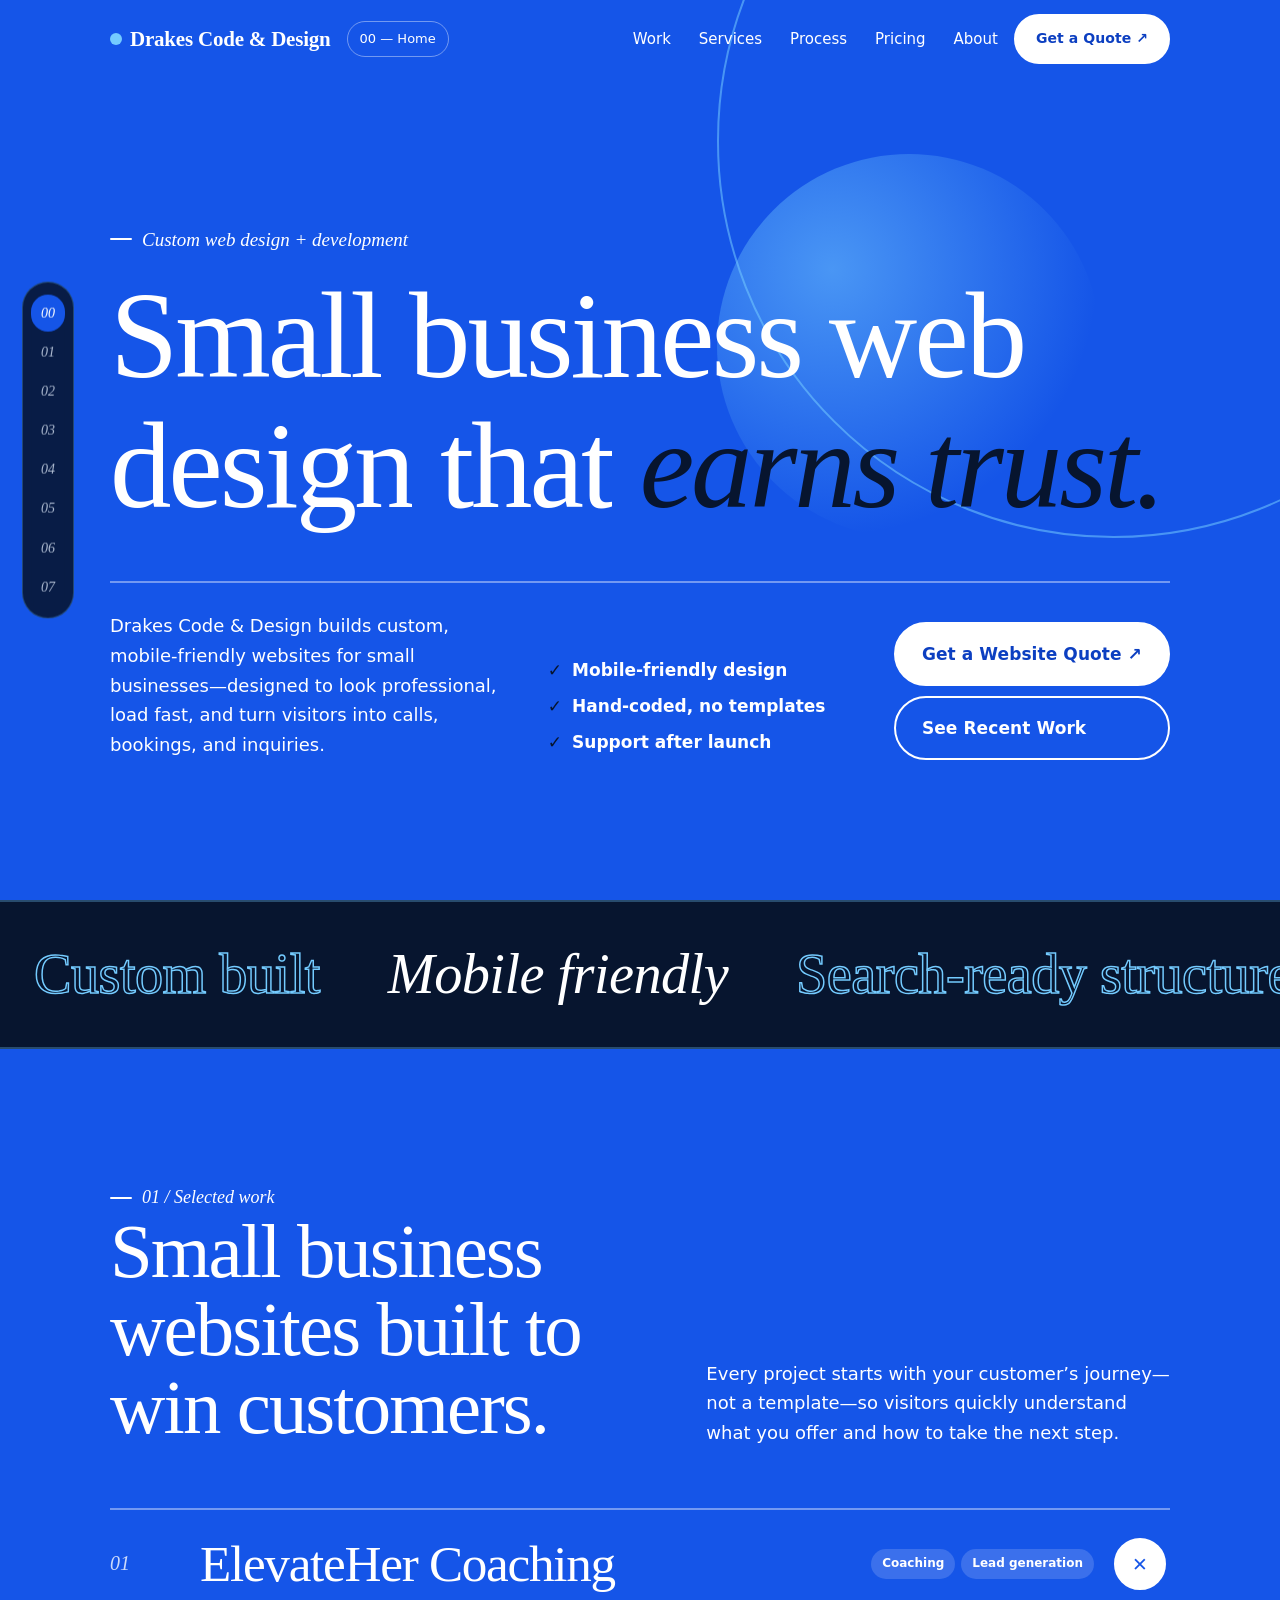
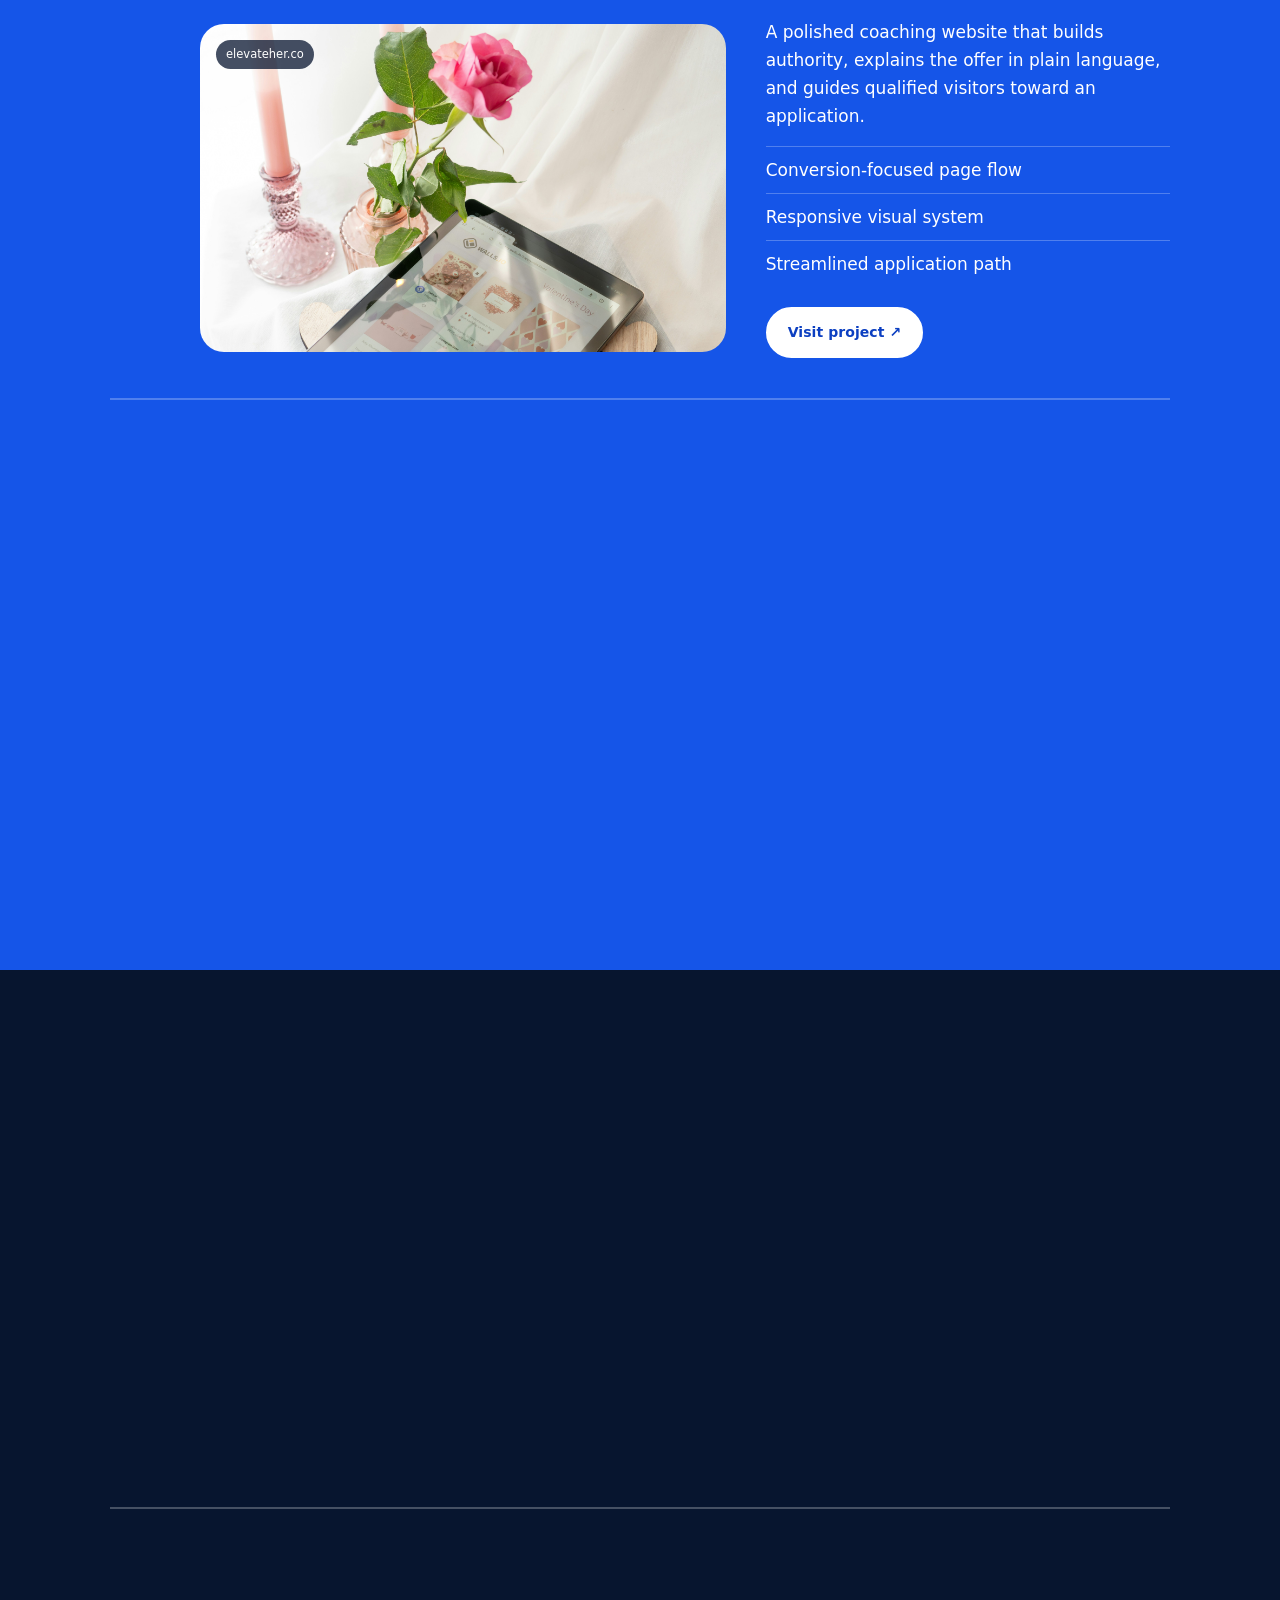
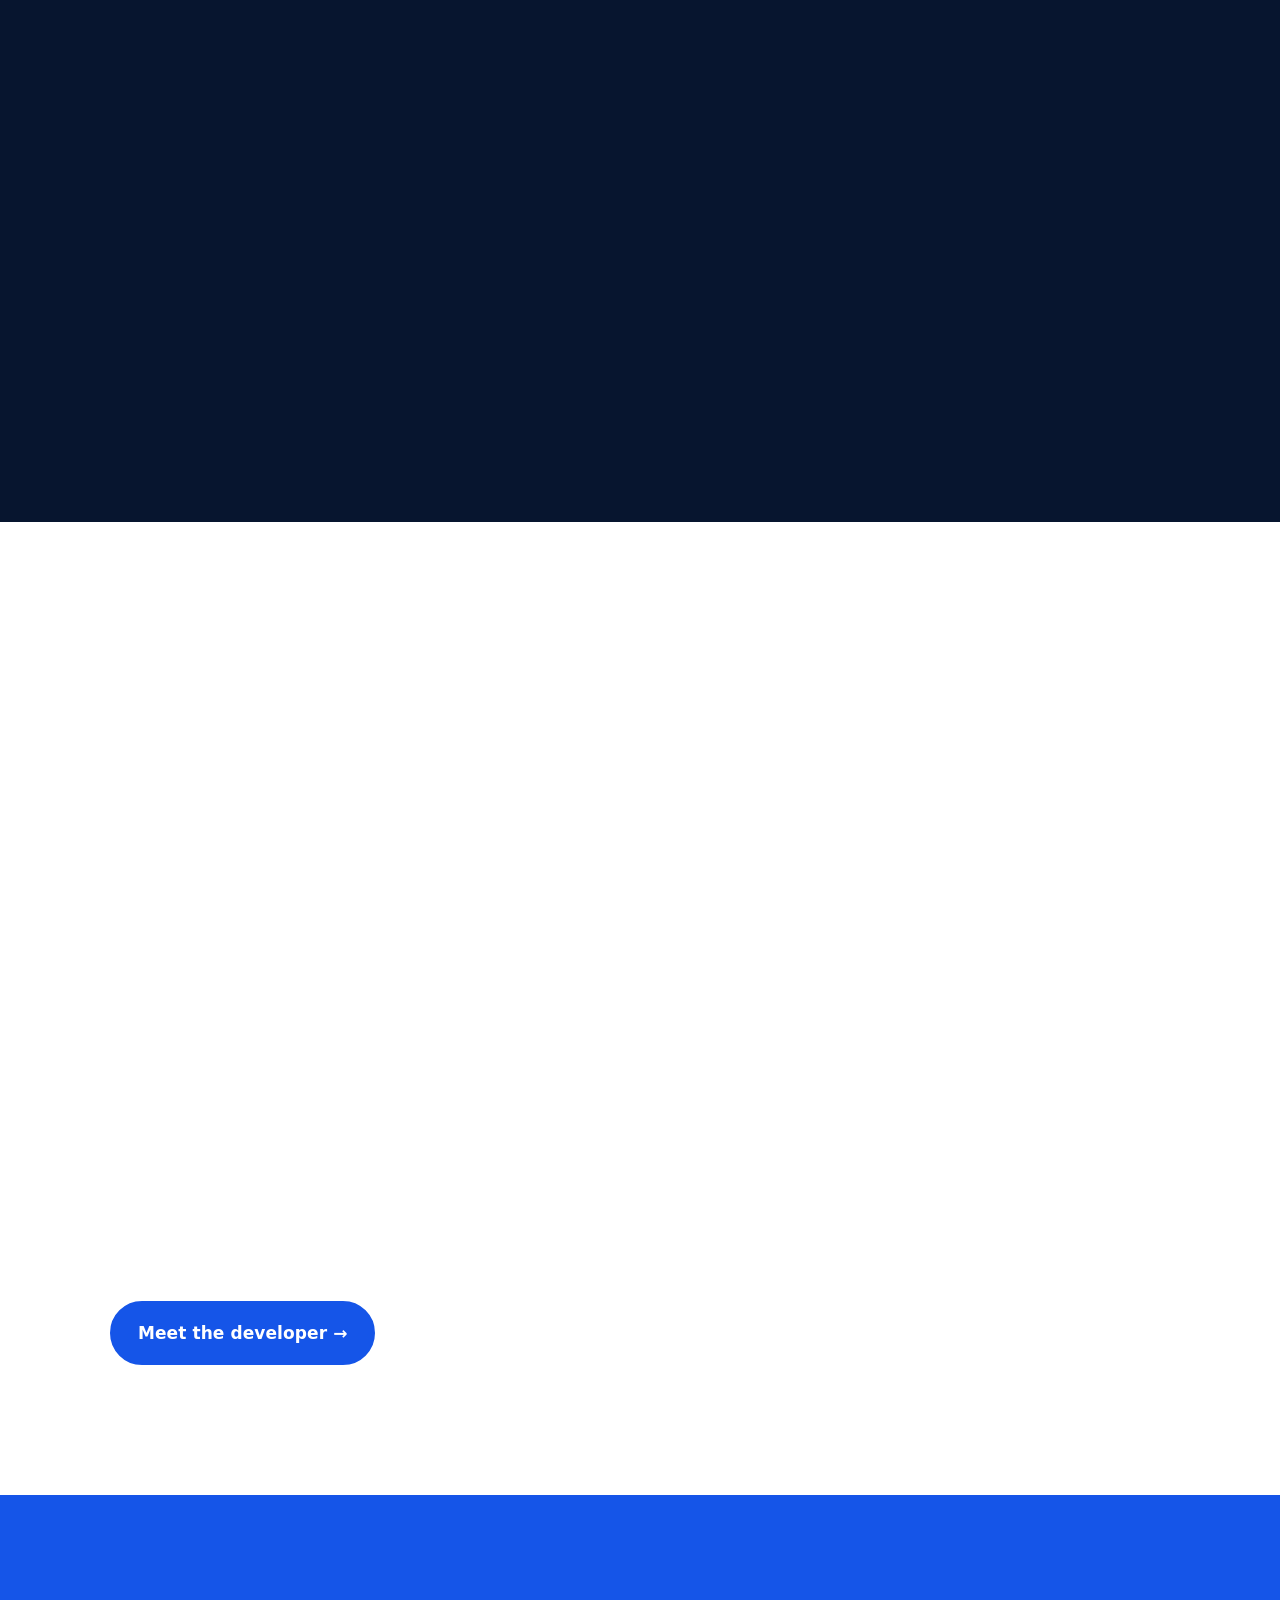
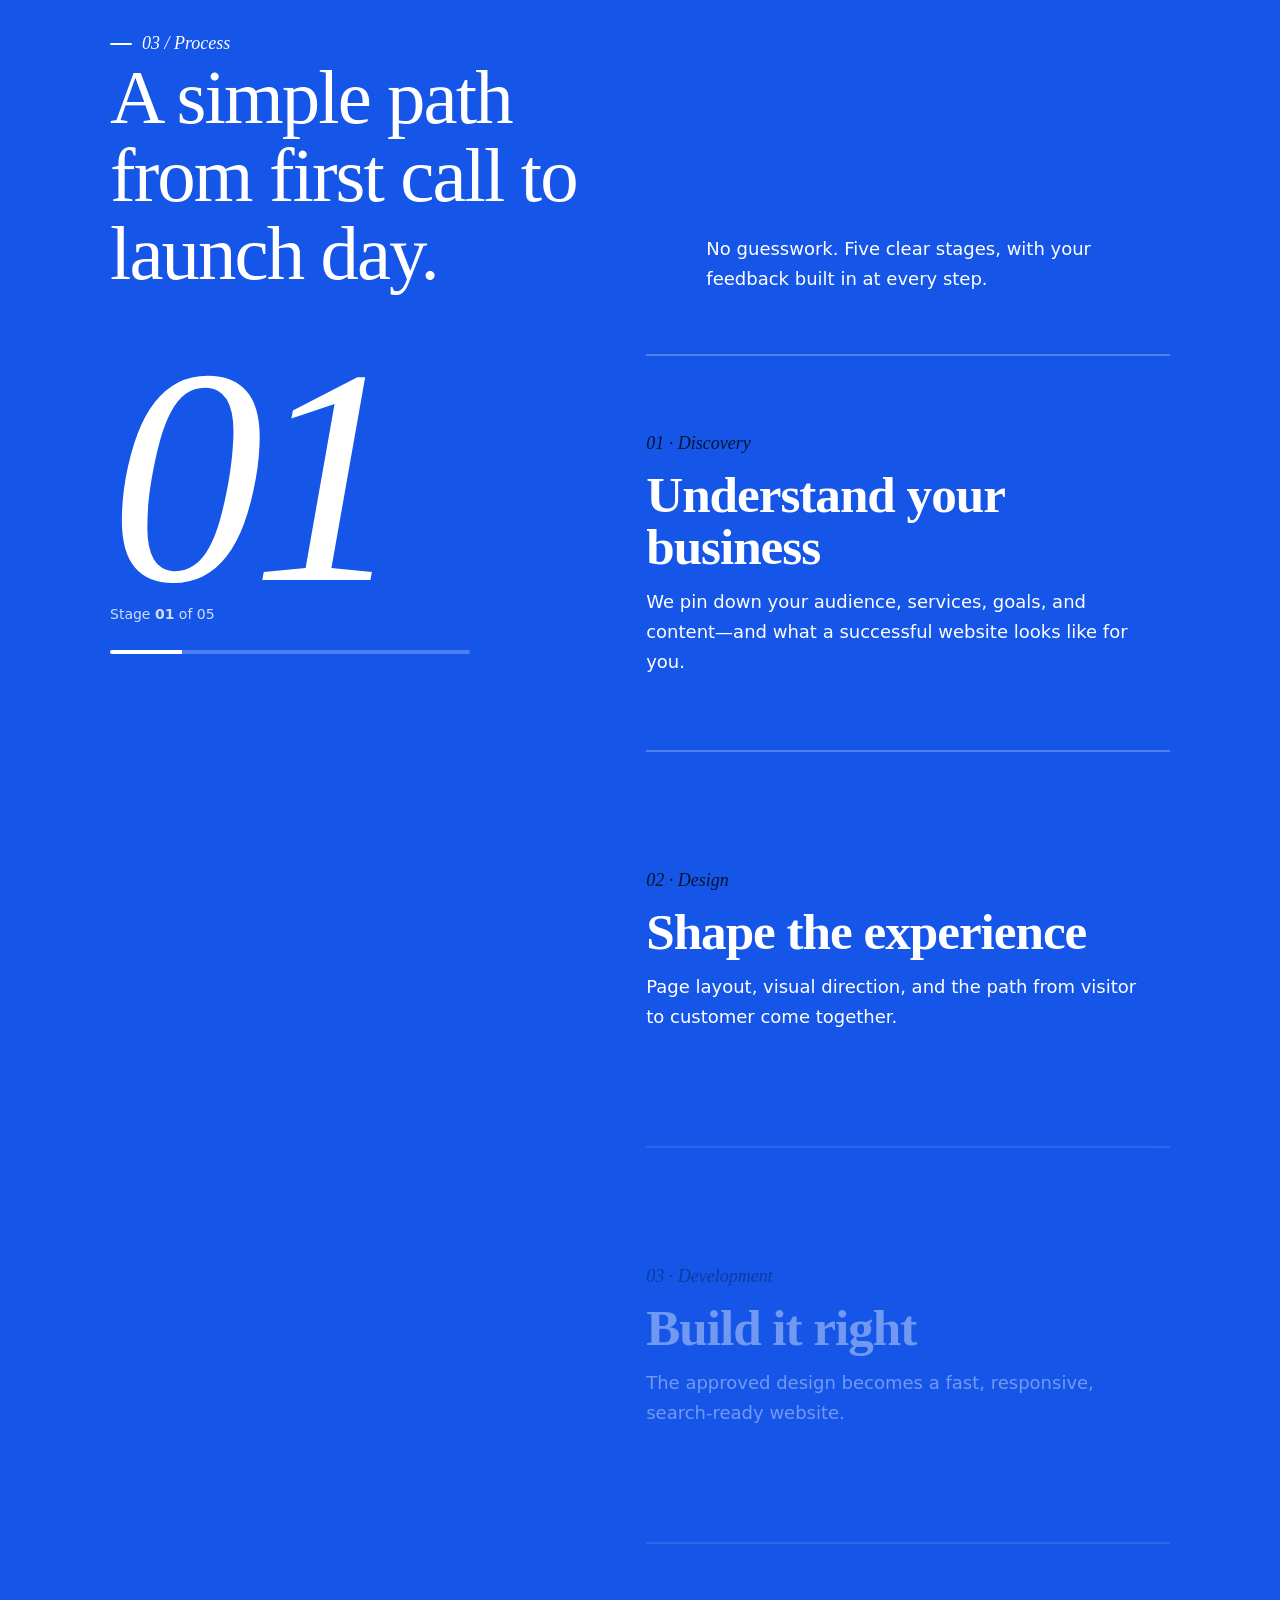
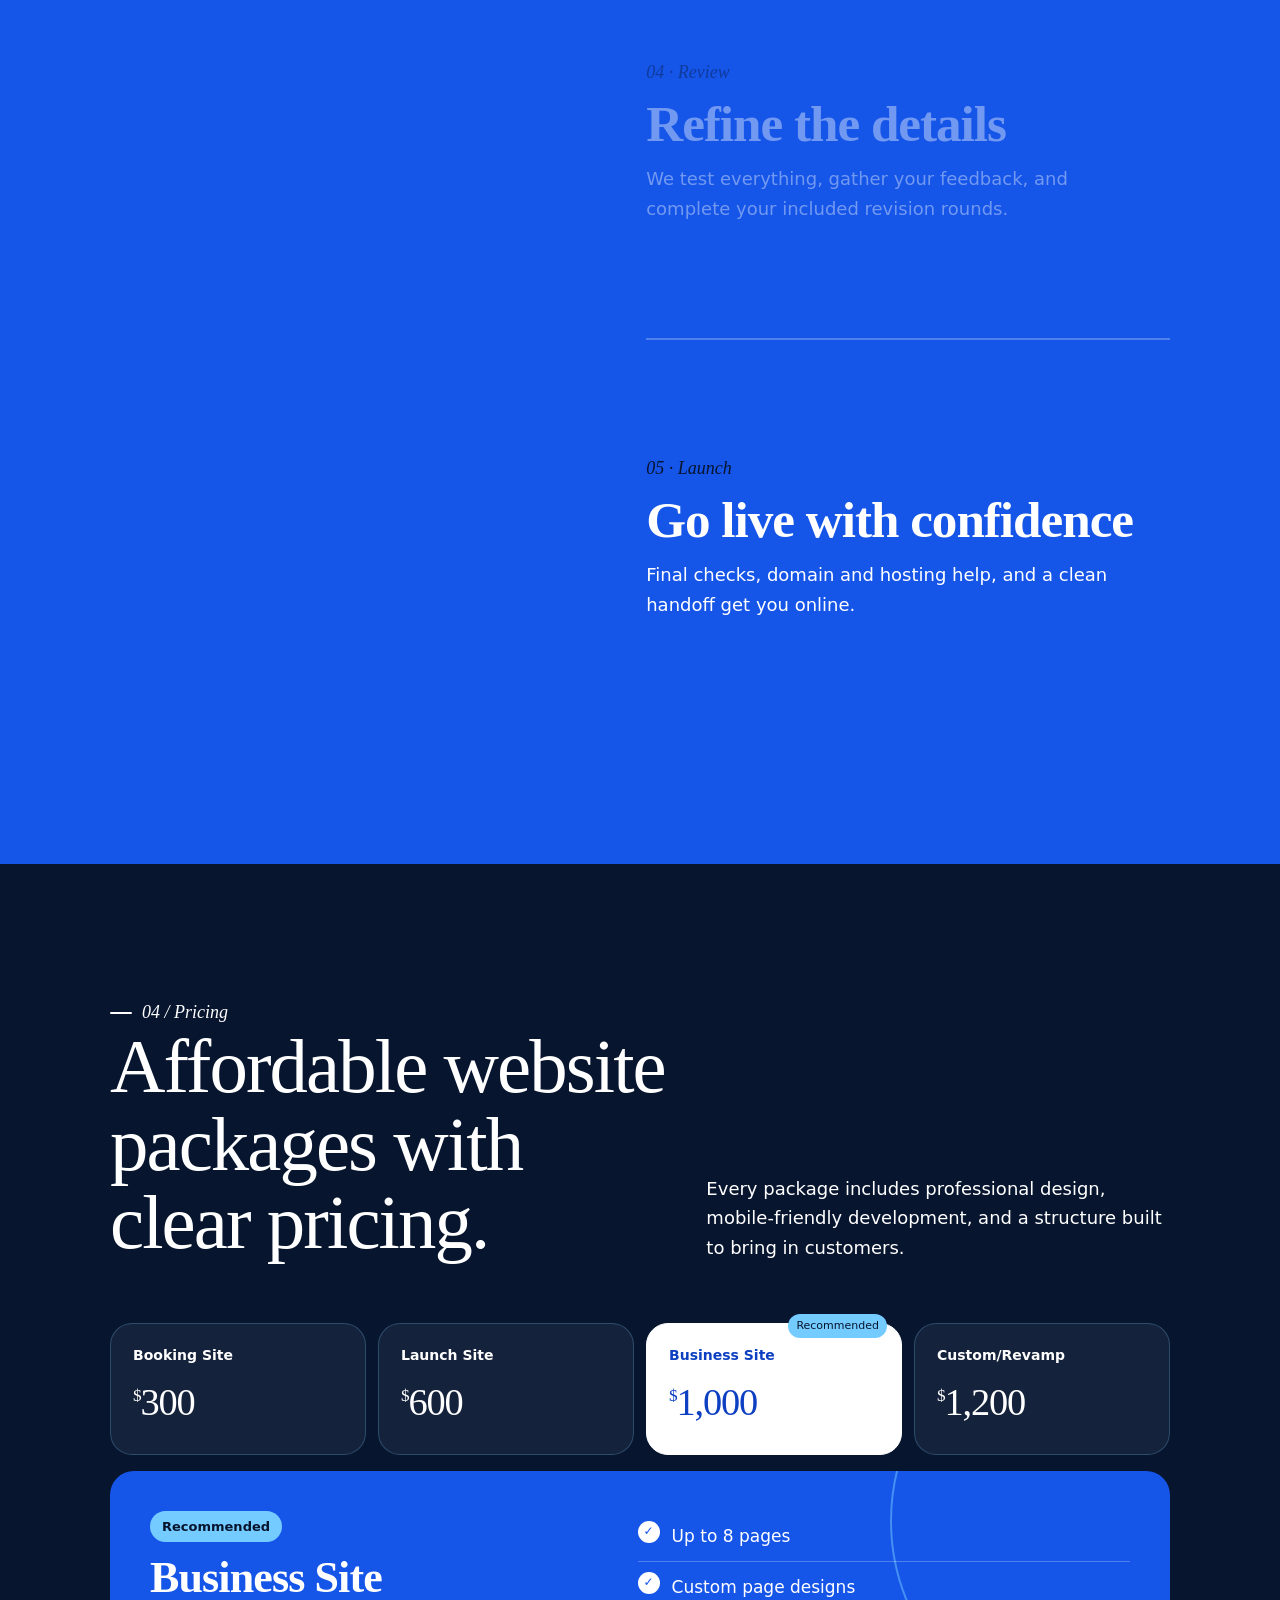
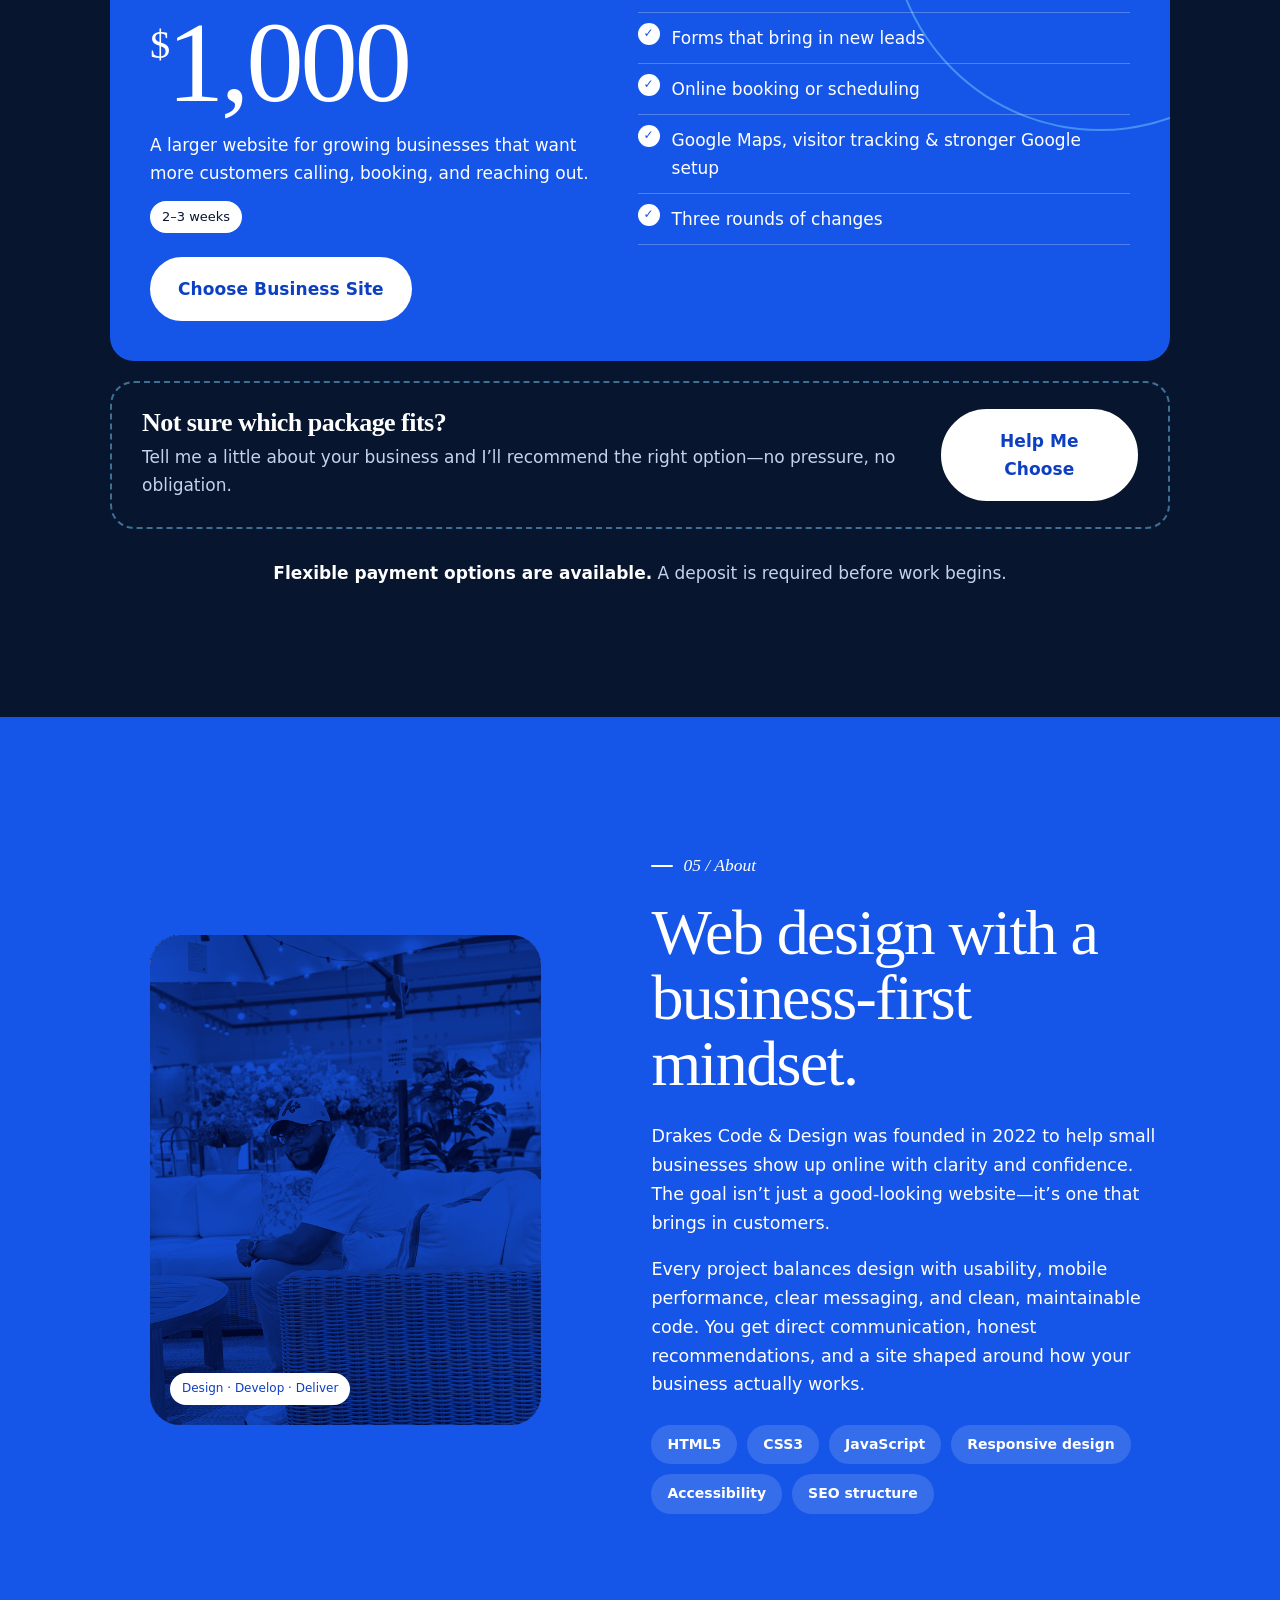
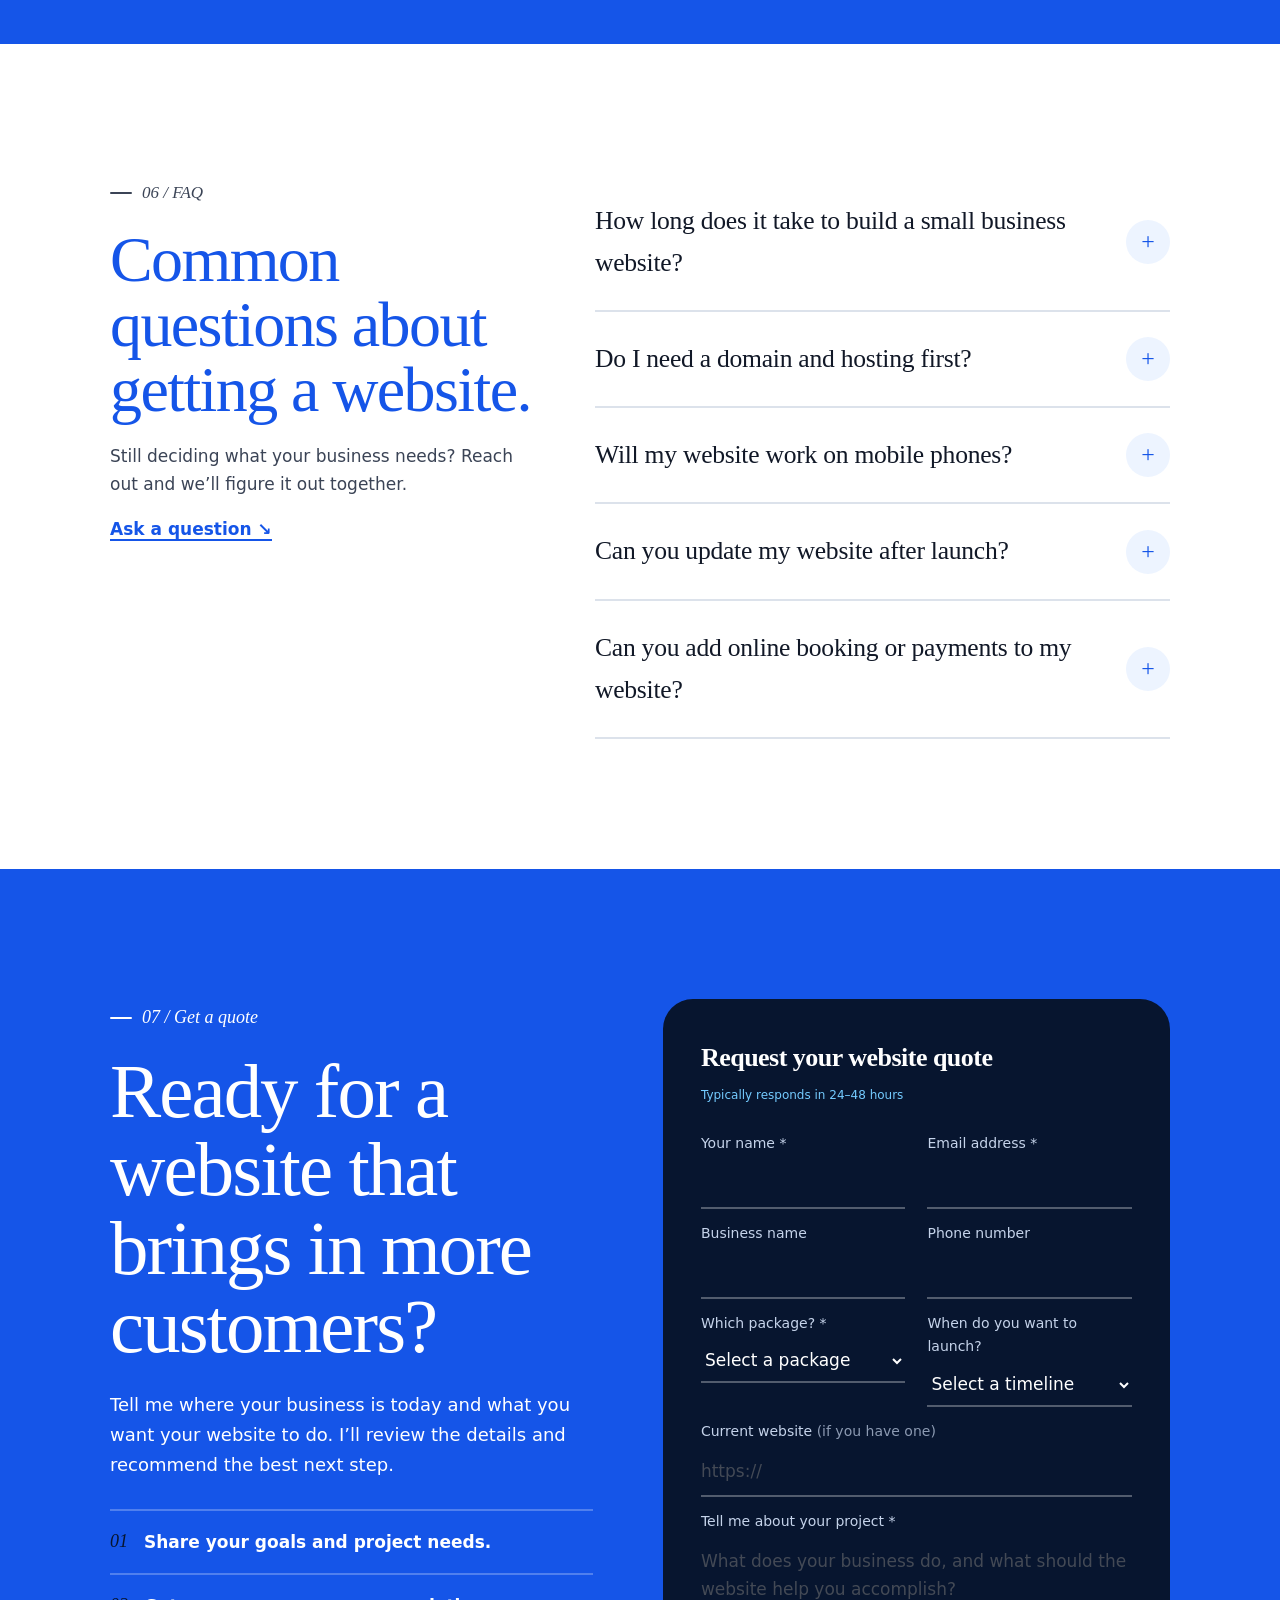
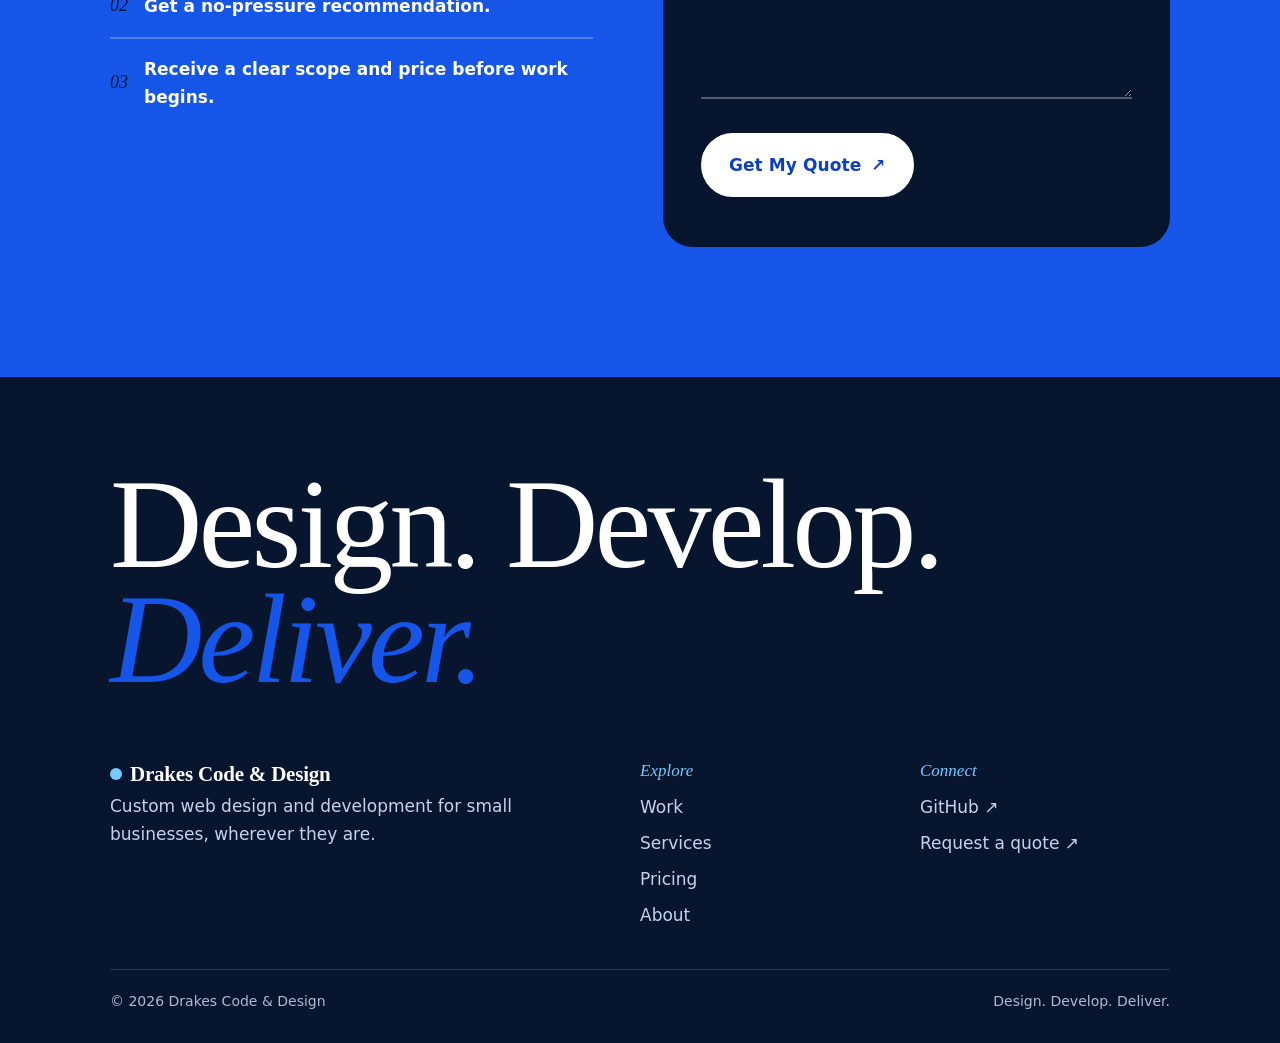
==== commit 977beaad: "modified" ====
--- a/index.html
+++ b/index.html
@@ -1,4 +1,3 @@
-
 <!doctype html>
 <html lang="en">
   <head>
@@ -11,6 +10,7 @@
     />
     <meta name="author" content="Drakes Code & Design" />
     <meta name="robots" content="index, follow, max-image-preview:large" />
+    <meta name="theme-color" content="#07152f" />
     <link rel="canonical" href="https://www.drakescode.com/" />
     <meta
       property="og:title"
@@ -39,7 +39,7 @@
       href="https://fonts.googleapis.com/css2?family=Inter:wght@400;500;600;700&family=JetBrains+Mono:wght@500;600&family=Space+Grotesk:wght@500;600;700&display=swap"
       rel="stylesheet"
     />
-    <link rel="stylesheet" href="/styles.css" />
+    <link rel="stylesheet" href="styles.css" />
     <link rel="stylesheet" href="responsive.css" />
     <script src="script.js" defer></script>
     <script type="application/ld+json">
@@ -202,205 +202,285 @@
           </div>
         </section>
 
-      <section class="section work" id="work">
-        <div class="container">
-          <header class="section-head reveal">
-            <div>
-              <p class="section-label">01 / Selected work</p>
-              <h2>Websites built around a real business goal.</h2>
-            </div>
-            <p>
-              Each concept starts with the customer journey—not a template—and
-              turns it into a clear, responsive digital experience.
-            </p>
-          </header>
-          <div class="project-list">
-            <article class="project reveal">
-              <a
-                class="project-media"
-                href="https://drakescode-commits.github.io/elevateher.github.io/"
-                target="_blank"
-                rel="noopener noreferrer"
-                aria-label="View ElevateHer Coaching website"
-                ><img
-                  src="images/elevateHER.jpg"
-                  alt="ElevateHer coaching website concept shown with a professional portrait"
-                  loading="lazy"
-                /><span class="browser-label">elevateher.co</span></a
-              >
-              <div class="project-copy">
-                <p class="project-number">Project 01</p>
-                <div class="tags">
-                  <span>Coaching</span><span>Lead generation</span>
-                </div>
-                <h3>ElevateHer Coaching</h3>
-                <p>
-                  A polished coaching experience built to communicate authority,
-                  explain the offer, and guide qualified visitors toward an
-                  application.
-                </p>
-                <ul>
-                  <li>Conversion-led page flow</li>
-                  <li>Responsive visual system</li>
-                  <li>Focused application journey</li>
-                </ul>
-                <a
-                  class="text-link"
-                  href="https://drakescode-commits.github.io/elevateher.github.io/"
-                  target="_blank"
-                  rel="noopener noreferrer"
-                  >Visit project <span>↗</span></a
-                >
+        <!-- ========== 01 — SELECTED WORK ========== -->
+        <section class="s" id="work" data-l="Selected work">
+          <div class="wrap">
+            <div class="sh rv">
+              <div>
+                <p class="k">01 / Selected work</p>
+                <h2>Small business websites built to win customers.</h2>
               </div>
-            </article>
-            <article class="project reverse reveal">
-              <a
-                class="project-media detail-media"
-                href="https://drakescode-commits.github.io/Mobile-Detailing/"
-                target="_blank"
-                rel="noopener noreferrer"
-                aria-label="View Apex Mobile Detailing website"
-                ><img
-                  src="images/detail.jpg"
-                  alt="Vehicle detail representing the Apex Mobile Detailing website concept"
-                  loading="lazy"
-                /><span class="browser-label">dripdetailing.com</span></a
-              >
-              <div class="project-copy">
-                <p class="project-number">Project 02</p>
-                <div class="tags">
-                  <span>Local service</span><span>Booking</span>
-                </div>
-                <h3>Apex Mobile Detailing</h3>
-                <p>
-                  A sharp service website structured to establish local trust,
-                  make packages easy to understand, and move customers toward
-                  booking.
-                </p>
-                <ul>
-                  <li>Service-first navigation</li>
-                  <li>Mobile booking path</li>
-                  <li>Local business positioning</li>
-                </ul>
-                <a
-                  class="text-link"
-                  href="https://drakescode-commits.github.io/Mobile-Detailing/"
-                  target="_blank"
-                  rel="noopener noreferrer"
-                  >Visit project <span>↗</span></a
-                >
-              </div>
-            </article>
-            <article class="project reveal">
-              <a
-                class="project-media fitness-media"
-                href="https://drakescode-commits.github.io/FitForU/"
-                target="_blank"
-                rel="noopener noreferrer"
-                aria-label="View Fit For U website"
-                ><img
-                  src="images/fit-for-u-concept.png"
-                  alt="Athlete training in a modern gym for the Fit For U fitness website concept"
-                  loading="lazy"
-                  width="1536"
-                  height="1024"
-                /><span class="browser-label">fitforu.com</span></a
-              >
-              <div class="project-copy">
-                <p class="project-number">Project 03</p>
-                <div class="tags">
-                  <span>Fitness</span><span>Landing page</span>
-                </div>
-                <h3>Fit For U</h3>
-                <p>
-                  A bold landing experience that gives training programs a clear
-                  hierarchy and helps prospective clients take the first step.
-                </p>
-                <ul>
-                  <li>High-energy art direction</li>
-                  <li>Program-led content</li>
-                  <li>Inquiry-focused calls to action</li>
-                </ul>
-                <a
-                  class="text-link"
-                  href="https://drakescode-commits.github.io/FitForU/"
-                  target="_blank"
-                  rel="noopener noreferrer"
-                  >Visit project <span>↗</span></a
-                >
-              </div>
-            </article>
-            <article class="project reverse reveal">
-              <div
-                class="project-media crown-media"
-                role="img"
-                aria-label="Well-groomed man and premium scalp-care products in a warm modern bathroom"
-              >
-                <img
-                  src="images/crown-theory-grooming.png"
-                  alt="Crown Theory Grooming concept with a well-groomed man and premium scalp-care products"
-                  loading="lazy"
-                  width="1536"
-                  height="1024"
-                /><span class="browser-label">crown theory / preview</span>
-              </div>
-              <div class="project-copy">
-                <p class="project-number">Project 04</p>
-                <div class="tags">
-                  <span>Men's grooming</span><span>Brand concept</span>
-                </div>
-                <h3>Crown Theory Grooming</h3>
-                <p>
-                  A modern e-commerce grooming brand created for African
-                  American hair care, featuring premium hair and scalp products,
-                  clean product packaging, rich earthy tones, textured hair
-                  visuals, and a polished, upscale online store aesthetic.
-                </p>
-                <ul>
-                  <li>Premium product positioning</li>
-                  <li>Warm, masculine art direction</li>
-                  <li>Product-led customer journey</li>
-                </ul>
-                <span class="project-coming">Repository link coming soon</span>
-              </div>
-            </article>
-            <article class="project reveal">
-              <div
-                class="project-media southern-media"
-                role="img"
-                aria-label="Refined Southern-inspired small-business interior with oak, neutral textiles, and greenery"
-              >
-                <img
-                  src="images/southern-oak.png"
-                  alt="Southern Oak concept featuring natural oak, warm neutral decor, and subtle greenery"
-                  loading="lazy"
-                  width="1536"
-                  height="1024"
-                /><span class="browser-label">southern oak / preview</span>
-              </div>
-              <div class="project-copy">
-                <p class="project-number">Project 05</p>
-                <div class="tags">
-                  <span>Southern lifestyle</span><span>Small business</span>
-                </div>
-                <h3>Southern Oak</h3>
-                <p>
-                  A warm, refined Southern-inspired brand with a clean and
-                  upscale rustic aesthetic, featuring natural wood textures,
-                  earthy neutral tones, subtle greenery, and a polished
-                  small-business lifestyle feel.
-                </p>
-                <ul>
-                  <li>Warm editorial art direction</li>
-                  <li>Elevated natural palette</li>
-                  <li>Welcoming brand experience</li>
-                </ul>
-                <span class="project-coming">Repository link coming soon</span>
-              </div>
-            </article>
-          </div>
-        </div>
-      </section>
+              <p>
+                Every project starts with your customer’s journey—not a template—so visitors quickly
+                understand what you offer and how to take the next step.
+              </p>
+            </div>
+            <div class="plist">
+              <article class="pr rv" data-open="true">
+                <button type="button" aria-expanded="true" aria-controls="c7p0">
+                  <span class="n">01</span>
+                  <span class="t">ElevateHer Coaching</span>
+                  <span class="tg">
+                    <span>Coaching</span>
+                    <span>Lead generation</span>
+                  </span>
+                  <span class="pl" aria-hidden="true">+</span>
+                </button>
+                <div class="body" id="c7p0">
+                  <div>
+                    <div class="inner">
+                      <a
+                        class="media"
+                        href="https://drakescode-commits.github.io/elevateher.github.io/"
+                        target="_blank"
+                        rel="noopener noreferrer"
+                        aria-label="View ElevateHer Coaching website"
+                        tabindex="0"
+                      >
+                        <img
+                          src="images/elevateHER.jpg"
+                          alt="ElevateHer Coaching website homepage design with a professional portrait of the coach"
+                          loading="lazy"
+                        />
+                        <span class="lab">elevateher.co</span>
+                      </a>
+                      <div>
+                        <p>
+                          A polished coaching website that builds authority, explains the offer in
+                          plain language, and guides qualified visitors toward an application.
+                        </p>
+                        <ul>
+                          <li>Conversion-focused page flow</li>
+                          <li>Responsive visual system</li>
+                          <li>Streamlined application path</li>
+                        </ul>
+                        <a
+                          class="pill"
+                          href="https://drakescode-commits.github.io/elevateher.github.io/"
+                          target="_blank"
+                          rel="noopener noreferrer"
+                          tabindex="0"
+                        >
+                          Visit project ↗
+                        </a>
+                      </div>
+                    </div>
+                  </div>
+                </div>
+              </article>
+              <article class="pr rv" data-open="false">
+                <button type="button" aria-expanded="false" aria-controls="c7p1">
+                  <span class="n">02</span>
+                  <span class="t">Apex Mobile Detailing</span>
+                  <span class="tg">
+                    <span>Local service</span>
+                    <span>Booking</span>
+                  </span>
+                  <span class="pl" aria-hidden="true">+</span>
+                </button>
+                <div class="body" id="c7p1">
+                  <div>
+                    <div class="inner">
+                      <a
+                        class="media"
+                        href="https://drakescode-commits.github.io/Mobile-Detailing/"
+                        target="_blank"
+                        rel="noopener noreferrer"
+                        aria-label="View Apex Mobile Detailing website"
+                        tabindex="-1"
+                      >
+                        <img
+                          src="images/detail.jpg"
+                          alt="Close-up of a freshly detailed vehicle on the Apex Mobile Detailing website"
+                          loading="lazy"
+                        />
+                        <span class="lab">dripdetailing.com</span>
+                      </a>
+                      <div>
+                        <p>
+                          A local service website that earns trust fast, makes detailing packages
+                          easy to compare, and moves customers straight to booking.
+                        </p>
+                        <ul>
+                          <li>Service-first navigation</li>
+                          <li>Mobile booking path</li>
+                          <li>Local business positioning</li>
+                        </ul>
+                        <a
+                          class="pill"
+                          href="https://drakescode-commits.github.io/Mobile-Detailing/"
+                          target="_blank"
+                          rel="noopener noreferrer"
+                          tabindex="-1"
+                        >
+                          Visit project ↗
+                        </a>
+                      </div>
+                    </div>
+                  </div>
+                </div>
+              </article>
+              <article class="pr rv" data-open="false">
+                <button type="button" aria-expanded="false" aria-controls="c7p2">
+                  <span class="n">03</span>
+                  <span class="t">Fit For U</span>
+                  <span class="tg">
+                    <span>Fitness</span>
+                    <span>Landing page</span>
+                  </span>
+                  <span class="pl" aria-hidden="true">+</span>
+                </button>
+                <div class="body" id="c7p2">
+                  <div>
+                    <div class="inner">
+                      <a
+                        class="media"
+                        href="https://drakescode-commits.github.io/FitForU/"
+                        target="_blank"
+                        rel="noopener noreferrer"
+                        aria-label="View Fit For U website"
+                        tabindex="-1"
+                      >
+                        <img
+                          src="images/fit-for-u-concept.png"
+                          alt="Athlete training in a modern gym on the Fit For U fitness landing page"
+                          loading="lazy"
+                        />
+                        <span class="lab">fitforu.com</span>
+                      </a>
+                      <div>
+                        <p>
+                          A high-energy fitness landing page that organizes training programs
+                          clearly and makes it easy for new clients to sign up.
+                        </p>
+                        <ul>
+                          <li>High-energy art direction</li>
+                          <li>Program-led content</li>
+                          <li>Inquiry-focused calls to action</li>
+                        </ul>
+                        <a
+                          class="pill"
+                          href="https://drakescode-commits.github.io/FitForU/"
+                          target="_blank"
+                          rel="noopener noreferrer"
+                          tabindex="-1"
+                        >
+                          Visit project ↗
+                        </a>
+                      </div>
+                    </div>
+                  </div>
+                </div>
+              </article>
+              <article class="pr rv" data-open="false">
+                <button type="button" aria-expanded="false" aria-controls="c7p3">
+                  <span class="n">04</span>
+                  <span class="t">Crown Theory Grooming</span>
+                  <span class="tg">
+                    <span>Men's grooming</span>
+                    <span>Brand concept</span>
+                  </span>
+                  <span class="pl" aria-hidden="true">+</span>
+                </button>
+                <div class="body" id="c7p3">
+                  <div>
+                    <div class="inner">
+                      <a
+                        class="media"
+                        href="https://drakescode-commits.github.io/Crown-Theory-Care/"
+                        target="_blank"
+                        rel="noopener noreferrer"
+                        aria-label="View Crown Theory Grooming website"
+                        tabindex="-1"
+                      >
+                        <img
+                          src="images/crown-theory-grooming.png"
+                          alt="Crown Theory Grooming online store concept featuring premium hair and scalp-care products"
+                          loading="lazy"
+                        />
+                        <span class="lab">crown theory / preview</span>
+                      </a>
+                      <div>
+                        <p>
+                          An upscale online grooming brand for African American hair care, pairing
+                          premium hair and scalp products with clean packaging, rich earthy tones,
+                          and textured-hair imagery.
+                        </p>
+                        <ul>
+                          <li>Premium product positioning</li>
+                          <li>Warm, masculine art direction</li>
+                          <li>Product-led shopping journey</li>
+                        </ul>
+                        <a
+                          class="pill"
+                          href="https://drakescode-commits.github.io/Crown-Theory-Care/"
+                          target="_blank"
+                          rel="noopener noreferrer"
+                          tabindex="-1"
+                        >
+                          Visit project ↗
+                        </a>
+                      </div>
+                    </div>
+                  </div>
+                </div>
+              </article>
+              <article class="pr rv" data-open="false">
+                <button type="button" aria-expanded="false" aria-controls="c7p4">
+                  <span class="n">05</span>
+                  <span class="t">Southern Oak</span>
+                  <span class="tg">
+                    <span>Southern lifestyle</span>
+                    <span>Small business</span>
+                  </span>
+                  <span class="pl" aria-hidden="true">+</span>
+                </button>
+                <div class="body" id="c7p4">
+                  <div>
+                    <div class="inner">
+                      <a
+                        class="media"
+                        href="https://drakescode-commits.github.io/Southern-Oak/"
+                        target="_blank"
+                        rel="noopener noreferrer"
+                        aria-label="View Southern Oak website"
+                        tabindex="-1"
+                      >
+                        <img
+                          src="images/southern-oak.png"
+                          alt="Southern Oak lifestyle brand website with natural oak furniture, neutral decor, and greenery"
+                          loading="lazy"
+                        />
+                        <span class="lab">southern oak / preview</span>
+                      </a>
+                      <div>
+                        <p>
+                          A warm, refined Southern lifestyle brand with an upscale rustic
+                          feel—natural wood textures, earthy neutrals, and subtle greenery that make
+                          visitors feel at home.
+                        </p>
+                        <ul>
+                          <li>Warm editorial art direction</li>
+                          <li>Elevated natural palette</li>
+                          <li>Welcoming brand experience</li>
+                        </ul>
+                        <a
+                          class="pill"
+                          href="https://drakescode-commits.github.io/Southern-Oak/"
+                          target="_blank"
+                          rel="noopener noreferrer"
+                          tabindex="-1"
+                        >
+                          Visit project ↗
+                        </a>
+                      </div>
+                    </div>
+                  </div>
+                </div>
+              </article>
+            </div>
+          </div>
+        </section>
 
         <!-- ========== 02 — SERVICES ========== -->
         <section class="s dark" id="services" data-l="Services">
@@ -547,70 +627,39 @@
           </div>
         </section>
 
-      <section class="section pricing" id="pricing">
-        <div class="container">
-          <header class="section-head centered reveal">
-            <div>
-              <p class="section-label">04 / Pricing</p>
-              <h2>A practical starting point for every stage.</h2>
-            </div>
-            <p>
-              Every package includes professional design, responsive
-              development, and a business-focused structure.
-            </p>
-          </header>
-          <div class="pricing-grid">
-            <article class="price-card reveal">
+        <!-- ========== 04 — PRICING ========== -->
+        <section class="s pricing" id="pricing" data-l="Pricing">
+          <div class="wrap">
+            <div class="sh rv">
               <div>
-                <p>Launch Site</p>
-                <h3><sup>$</sup>950</h3>
-                <span
-                  >For new businesses establishing a professional
-                  presence.</span
-                >
+                <p class="k">04 / Pricing</p>
+                <h2>Affordable website packages with clear pricing.</h2>
               </div>
-              <ul>
-                <li>Up to 5 designed pages</li>
-                <li>Responsive desktop and mobile</li>
-                <li>Contact or lead form</li>
-                <li>Basic on-page SEO</li>
-                <li>Launch assistance</li>
-                <li>Two revision rounds</li>
-              </ul>
-              <p class="delivery">7–10 business days</p>
+              <p>
+                Every package includes professional design, mobile-friendly development, and a
+                structure built to bring in customers.
+              </p>
+            </div>
+            <div class="seg rv" role="tablist" aria-label="Packages">
               <button
-                class="btn btn-secondary package-button"
-                data-service="launch-site"
-                data-budget="950"
+                type="button"
+                role="tab"
+                id="c7t0"
+                aria-controls="c7-plan"
+                aria-selected="false"
+                tabindex="-1"
               >
                 <span>Booking Site</span>
                 <b>
                   <sup>$</sup>300</b>
               </button>
-            </article>
-            <article class="price-card featured reveal">
-              <p class="popular">Most popular</p>
-              <div>
-                <p>Business Site</p>
-                <h3><sup>$</sup>1,450</h3>
-                <span
-                  >For growing businesses needing more content and lead
-                  generation.</span
-                >
-              </div>
-              <ul>
-                <li>Up to 8 designed pages</li>
-                <li>Custom business layouts</li>
-                <li>Lead-generation forms</li>
-                <li>Booking or scheduling integration</li>
-                <li>Maps, analytics &amp; enhanced SEO</li>
-                <li>Three revision rounds</li>
-              </ul>
-              <p class="delivery">2–3 weeks</p>
               <button
-                class="btn btn-primary package-button"
-                data-service="business-site"
-                data-budget="1450"
+                type="button"
+                role="tab"
+                id="c7t1"
+                aria-controls="c7-plan"
+                aria-selected="false"
+                tabindex="-1"
               >
                 <span>Launch Site</span>
                 <b>
@@ -630,48 +679,72 @@
                 <i>Recommended</i>
               </button>
               <button
-                class="btn btn-secondary package-button"
-                data-service="ecommerce-site"
-                data-budget="2250-plus"
+                type="button"
+                role="tab"
+                id="c7t3"
+                aria-controls="c7-plan"
+                aria-selected="false"
+                tabindex="-1"
               >
                 <span>Custom/Revamp</span>
                 <b>
                   <sup>$</sup>1,200</b>
               </button>
-            </article>
-            <article class="price-card custom reveal">
+            </div>
+            <div class="plan rv" id="c7-plan" role="tabpanel" aria-labelledby="c7t2">
+              <div class="anim">
+                <span class="rec">Recommended</span>
+                <h3>Business Site</h3>
+                <div class="amt">
+                  <sup>$</sup>1,000</div>
+                <p class="d">
+                  A larger website for growing businesses that want more customers calling, booking,
+                  and reaching out.
+                </p>
+                <span class="del">2–3 weeks</span>
+                <div>
+                  <button
+                    type="button"
+                    class="pill package-button"
+                    data-service="business-site"
+                    data-budget="1000"
+                  >
+                    Choose Business Site
+                  </button>
+                </div>
+              </div>
+              <ul class="anim">
+                <li>Up to 8 pages</li>
+                <li>Custom page designs</li>
+                <li>Forms that bring in new leads</li>
+                <li>Online booking or scheduling</li>
+                <li>Google Maps, visitor tracking &amp; stronger Google setup</li>
+                <li>Three rounds of changes</li>
+              </ul>
+            </div>
+            <aside class="custom rv">
               <div>
-                <p>Custom Solution</p>
-                <h3>Custom quote</h3>
-                <span
-                  >For advanced needs, integrations, or a scope outside the
-                  packages.</span
-                >
+                <h3>Not sure which package fits?</h3>
+                <p>
+                  Tell me a little about your business and I’ll recommend the right option—no
+                  pressure, no obligation.
+                </p>
               </div>
-              <ul>
-                <li>Project strategy and planning</li>
-                <li>Custom page architecture</li>
-                <li>Advanced integrations</li>
-                <li>Custom forms and interactions</li>
-                <li>Scalable functionality</li>
-                <li>Scope-based timeline</li>
-              </ul>
-              <p class="delivery">Pricing based on scope</p>
               <button
-                class="btn btn-secondary package-button"
-                data-service="custom-solution"
-                data-budget="custom-quote"
+                type="button"
+                class="pill package-button"
+                data-service="not-sure"
+                data-budget=""
               >
-                Discuss Your Project
+                Help Me Choose
               </button>
-            </article>
-          </div>
-          <div class="payment-note">
-            <strong>Flexible payment options are available.</strong
-            ><span>A deposit is required before work begins.</span>
-          </div>
-        </div>
-      </section>
+            </aside>
+            <p class="pay">
+              <strong>Flexible payment options are available.</strong>
+              A deposit is required before work begins.
+            </p>
+          </div>
+        </section>
 
         <!-- ========== 05 — ABOUT ========== -->
         <section class="s" id="about" data-l="About">
@@ -762,120 +835,136 @@
           </div>
         </section>
 
-      <section class="contact" id="contact">
-        <div class="container contact-grid">
-          <div class="contact-copy reveal">
-            <p class="section-label light">07 / Project inquiry</p>
-            <h2>Let’s build something your business can grow with.</h2>
-            <p>
-              Tell me where you are now and what you want the website to
-              accomplish. I’ll review the details and recommend the best next
-              step.
-            </p>
-            <ol>
-              <li><span>01</span>Share your goals and project needs.</li>
-              <li><span>02</span>Receive a no-pressure recommendation.</li>
-              <li><span>03</span>Get a clear scope before work begins.</li>
-            </ol>
-          </div>
-          <form
-            class="contact-form reveal"
-            id="contact-form"
-            action="https://formspree.io/f/xgogzdab"
-            method="POST"
-            novalidate
-          >
-            <div class="form-top">
-              <p>Start your project</p>
-              <span>Typically responds in 24–48 hours</span>
-            </div>
-            <div class="form-row">
-              <div class="field">
-                <label for="name">Your name *</label
-                ><input
-                  id="name"
-                  name="name"
-                  autocomplete="name"
-                  required
-                /><small></small>
-              </div>
-              <div class="field">
-                <label for="email">Email address *</label
-                ><input
-                  type="email"
-                  id="email"
-                  name="email"
-                  autocomplete="email"
-                  required
-                /><small></small>
-              </div>
-            </div>
-            <div class="form-row">
-              <div class="field">
-                <label for="business">Business name</label
-                ><input
-                  id="business"
-                  name="business"
-                  autocomplete="organization"
-                />
-              </div>
-              <div class="field">
-                <label for="phone">Phone number</label
-                ><input type="tel" id="phone" name="phone" autocomplete="tel" />
-              </div>
-            </div>
-            <div class="form-row">
-              <div class="field">
-                <label for="project-type">What do you need? *</label
-                ><select id="project-type" name="project-type" required>
-                  <option value="">Select a package</option>
-                  <option value="launch-site">Launch Site — $950</option>
-                  <option value="business-site">Business Site — $1,450</option>
-                  <option value="ecommerce-site">E-Commerce — $2,250+</option>
-                  <option value="custom-solution">Custom Solution</option>
-                  <option value="website-redesign">Website Redesign</option>
-                  <option value="maintenance">Maintenance</option></select
-                ><small></small>
-              </div>
-              <div class="field">
-                <label for="budget">Estimated budget</label
-                ><select id="budget" name="budget">
-                  <option value="">Select a budget</option>
-                  <option value="950">$950</option>
-                  <option value="1450">$1,450</option>
-                  <option value="2250-plus">$2,250+</option>
-                  <option value="custom-quote">Custom quote</option>
-                  <option value="unsure">Not sure yet</option>
-                </select>
-              </div>
-            </div>
-            <div class="field">
-              <label for="message">Tell me about your project *</label
-              ><textarea
-                id="message"
-                name="message"
-                rows="5"
-                required
-              ></textarea
-              ><small></small>
-            </div>
-            <div class="honeypot" aria-hidden="true">
-              <label for="company-website">Leave empty</label
-              ><input
-                id="company-website"
-                name="company-website"
-                tabindex="-1"
-                autocomplete="off"
-              />
-            </div>
-            <button class="btn btn-primary submit-button" type="submit">
-              Send Project Inquiry <span>↗</span>
-            </button>
-            <p class="form-status" role="status" aria-live="polite"></p>
-          </form>
-        </div>
-      </section>
-    </main>
+        <!-- ========== 07 — CONTACT / PROJECT INQUIRY ========== -->
+        <section class="s contact" id="contact" data-l="Contact">
+          <div class="wrap g">
+            <div class="rv">
+              <p class="k">07 / Get a quote</p>
+              <h2>Ready for a website that brings in more customers?</h2>
+              <p>
+                Tell me where your business is today and what you want your website to do. I’ll
+                review the details and recommend the best next step.
+              </p>
+              <ol>
+                <li>
+                  <span>01</span>
+                  Share your goals and project needs.
+                </li>
+                <li>
+                  <span>02</span>
+                  Get a no-pressure recommendation.
+                </li>
+                <li>
+                  <span>03</span>
+                  Receive a clear scope and price before work begins.
+                </li>
+              </ol>
+            </div>
+            <div class="rv">
+              <form
+                id="contact-form"
+                action="https://formspree.io/f/xgogzdab"
+                method="POST"
+                novalidate
+              >
+                <div class="fh">
+                  <p>Request your website quote</p>
+                  <span>Typically responds in 24–48 hours</span>
+                </div>
+                <div class="row">
+                  <div class="field">
+                    <label for="name">Your name *</label>
+                    <input id="name" name="name" autocomplete="name" required />
+                    <small></small>
+                  </div>
+                  <div class="field">
+                    <label for="email">Email address *</label>
+                    <input type="email" id="email" name="email" autocomplete="email" required />
+                    <small></small>
+                  </div>
+                </div>
+                <div class="row">
+                  <div class="field">
+                    <label for="business">Business name</label>
+                    <input id="business" name="business" autocomplete="organization" />
+                    <small></small>
+                  </div>
+                  <div class="field">
+                    <label for="phone">Phone number</label>
+                    <input type="tel" id="phone" name="phone" autocomplete="tel" />
+                    <small></small>
+                  </div>
+                </div>
+                <div class="row">
+                  <div class="field">
+                    <label for="project-type">Which package? *</label>
+                    <select id="project-type" name="package" required>
+                      <option value="">Select a package</option>
+                      <option value="booking-site">Booking Site — $300</option>
+                      <option value="launch-site">Launch Site — $600</option>
+                      <option value="business-site">Business Site — $1,000</option>
+                      <option value="custom-revamp">Custom/Revamp — $1,200</option>
+                      <option value="not-sure">Help me choose</option>
+                    </select>
+                    <small></small>
+                  </div>
+                  <div class="field">
+                    <label for="timeline">When do you want to launch?</label>
+                    <select id="timeline" name="timeline">
+                      <option value="">Select a timeline</option>
+                      <option value="asap">As soon as possible</option>
+                      <option value="within-a-month">Within a month</option>
+                      <option value="1-3-months">In 1–3 months</option>
+                      <option value="flexible">I’m flexible</option>
+                    </select>
+                    <small></small>
+                  </div>
+                </div>
+                <div class="field">
+                  <label for="current-site">
+                    Current website
+                    <span class="opt">(if you have one)</span>
+                  </label>
+                  <input
+                    type="url"
+                    id="current-site"
+                    name="current-website"
+                    inputmode="url"
+                    placeholder="https://"
+                    autocomplete="url"
+                  />
+                  <small></small>
+                </div>
+                <div class="field">
+                  <label for="message">Tell me about your project *</label>
+                  <textarea
+                    id="message"
+                    name="message"
+                    rows="5"
+                    required
+                    placeholder="What does your business do, and what should the website help you accomplish?"
+                  ></textarea>
+                  <small></small>
+                </div>
+                <div class="honeypot" aria-hidden="true">
+                  <label for="company-website">Leave empty</label>
+                  <input
+                    id="company-website"
+                    name="company-website"
+                    tabindex="-1"
+                    autocomplete="off"
+                  />
+                </div>
+                <button class="pill submit-button" type="submit">
+                  Get My Quote
+                  <span aria-hidden="true">↗</span>
+                </button>
+                <p class="form-status" role="status" aria-live="polite"></p>
+              </form>
+            </div>
+          </div>
+        </section>
+      </main>
 
       <!-- ========== FOOTER ========== -->
       <footer>
@@ -919,4 +1008,4 @@
       </footer>
     </div>
   </body>
-</html>+</html>
--- a/styles.css
+++ b/styles.css
@@ -273,11 +273,10 @@
     background 0.3s,
     box-shadow 0.3s;
 }
-.site-header.scrolled {
-  border-color: rgba(220, 226, 235, 0.9);
-  background: rgba(255, 255, 255, 0.95);
-  box-shadow: 0 8px 30px rgba(7, 21, 47, 0.05);
-  backdrop-filter: blur(12px);
+.top.sc {
+  background: color-mix(in srgb, var(--primary) 92%, transparent);
+  backdrop-filter: blur(10px);
+  box-shadow: 0 1px 0 color-mix(in srgb, #fff 20%, transparent);
 }
 .top .wrap {
   display: flex;
@@ -1314,7 +1313,7 @@
 .pr > button:hover .t {
   transform: translateX(12px);
 }
-.payment-note {
+.pr .tg {
   display: flex;
   gap: 6px;
 }
--- a/responsive.css
+++ b/responsive.css
@@ -16,36 +16,12 @@
     flex-direction: row;
     flex-wrap: wrap;
   }
-  .price-card,
-  .price-card:last-child {
-    border: 1px solid var(--line);
-    background: white;
-  }
-  .price-card.featured {
-    margin: 0;
-  }
-  .about-grid,
-  .faq-grid,
-  .contact-grid {
-    gap: 65px;
-  }
 }
 
-@media (max-width: 800px) {
-  .container {
-    width: min(calc(100% - 36px), 680px);
-  }
-  .section {
-    padding: 82px 0;
-  }
-  h1 {
-    font-size: 50px;
-  }
-  h2 {
-    font-size: 40px;
-  }
-  .desktop-nav,
-  .nav-cta {
+/* ---------- Tablets — mobile menu & stacked layouts — (max-width: 900px) ---------- */
+@media (max-width: 900px) {
+  .top nav,
+  .top .wrap > .pill {
     display: none;
   }
   .burger {
@@ -65,10 +41,8 @@
     gap: 8px 16px;
     padding: 26px 8px;
   }
-  body.menu-open .site-header {
-    border-color: var(--line);
-    background-color: #fff;
-    backdrop-filter: none;
+  .rows p {
+    grid-column: 2;
   }
   .rows .ar {
     display: none;
@@ -122,7 +96,7 @@
   form {
     padding: 24px;
   }
-  .payment-note {
+  .custom {
     flex-direction: column;
     align-items: flex-start;
   }
